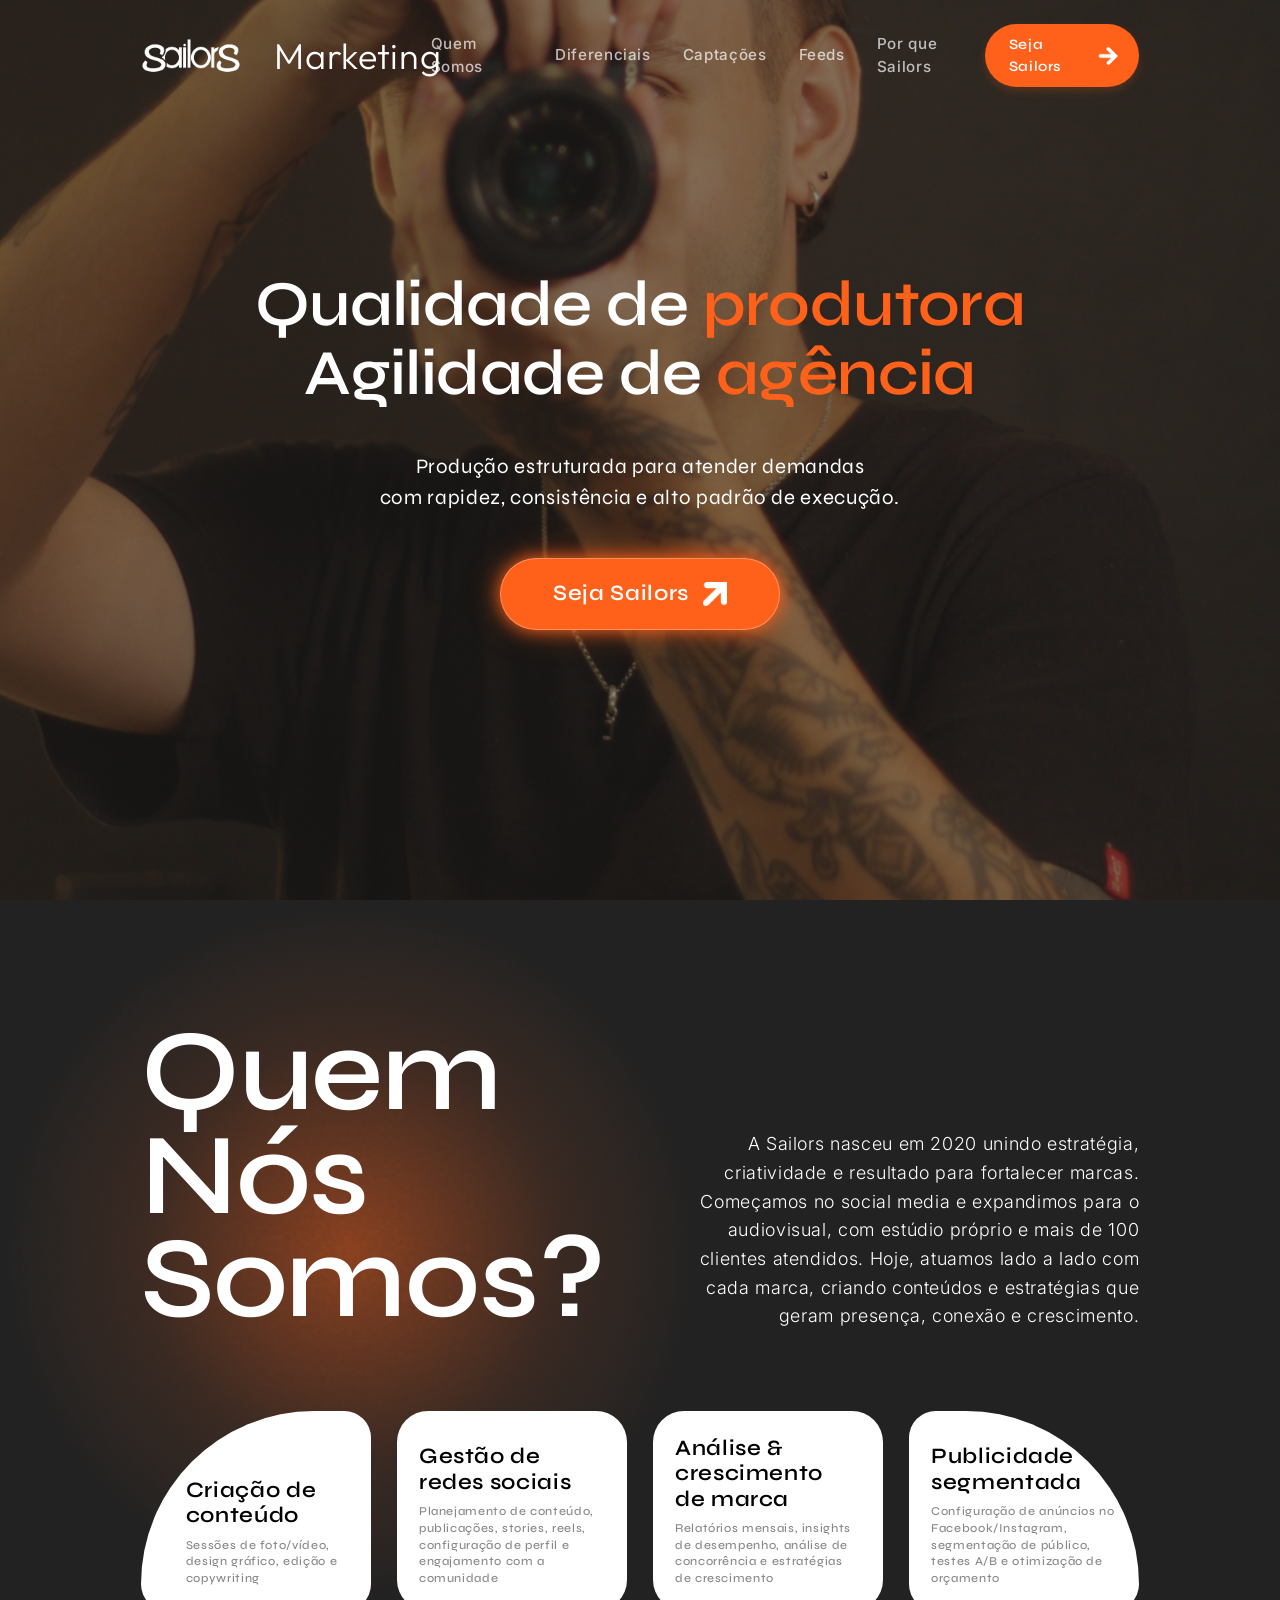
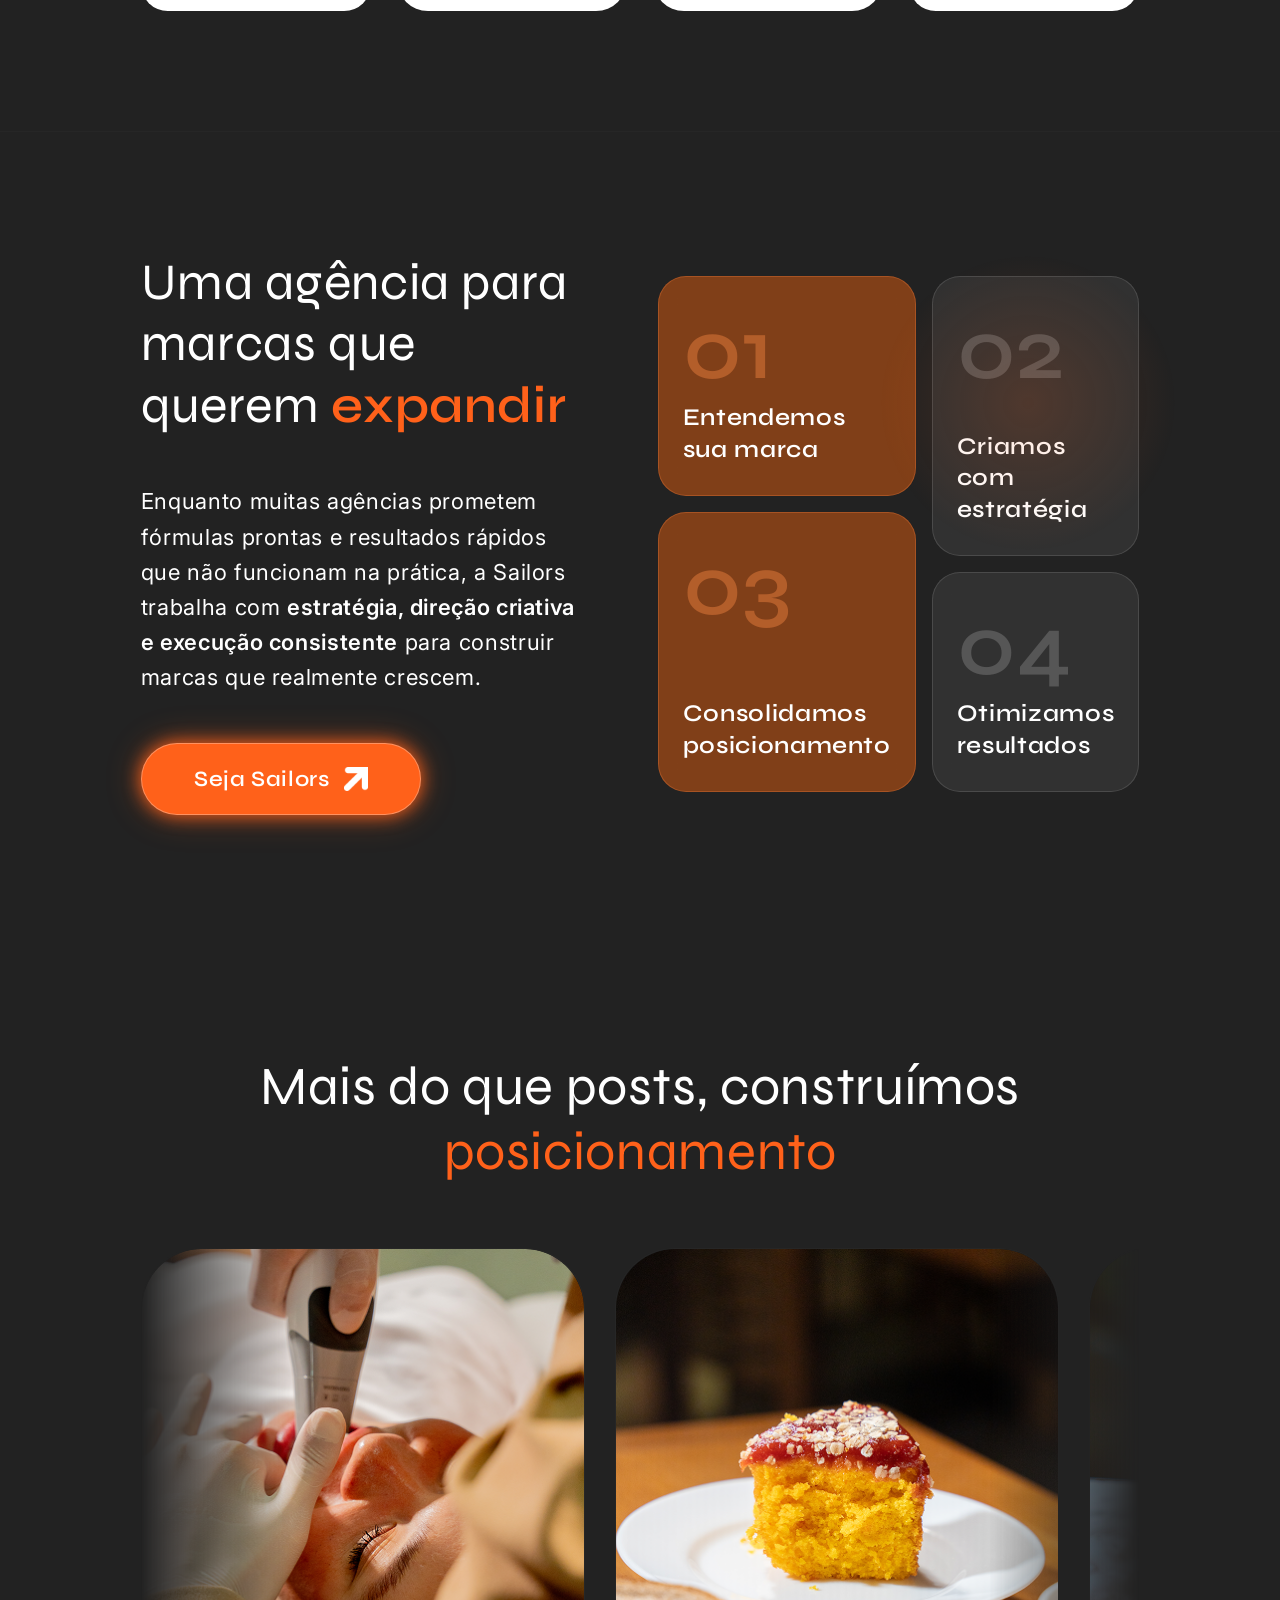
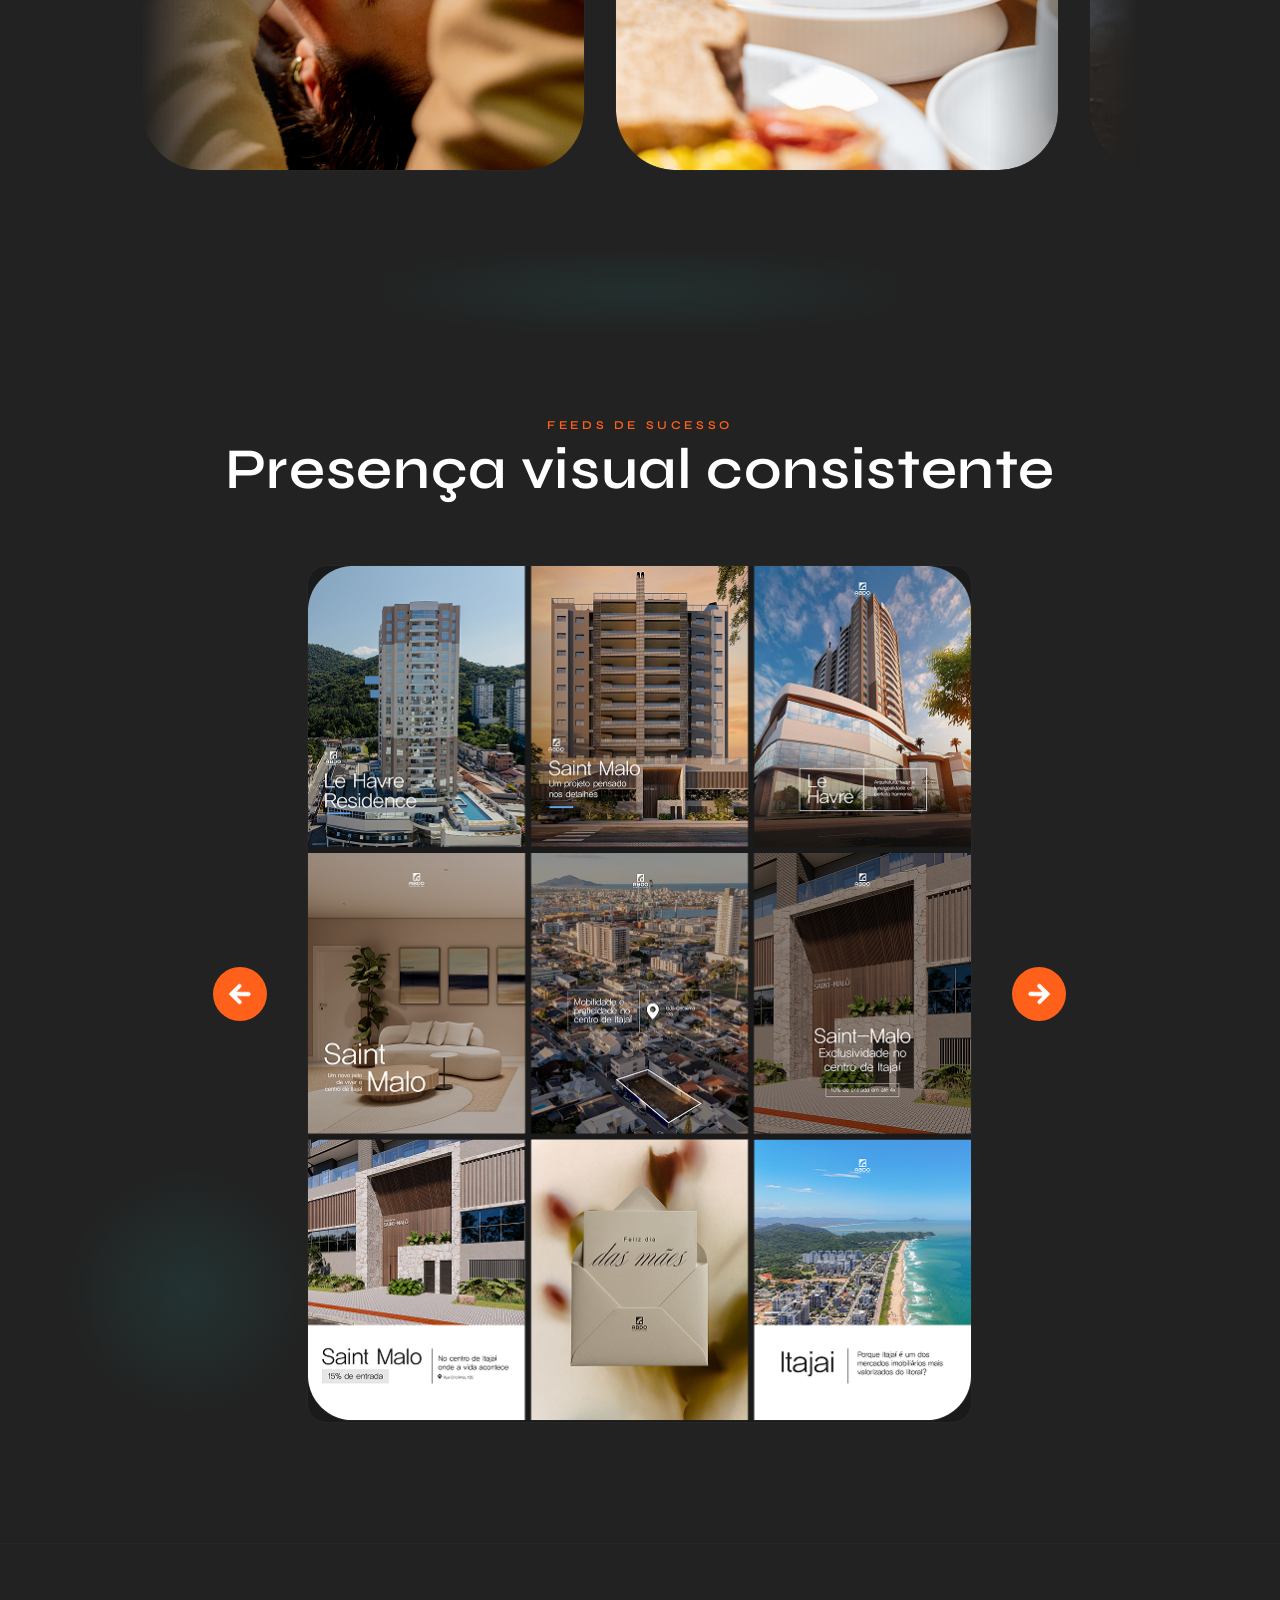
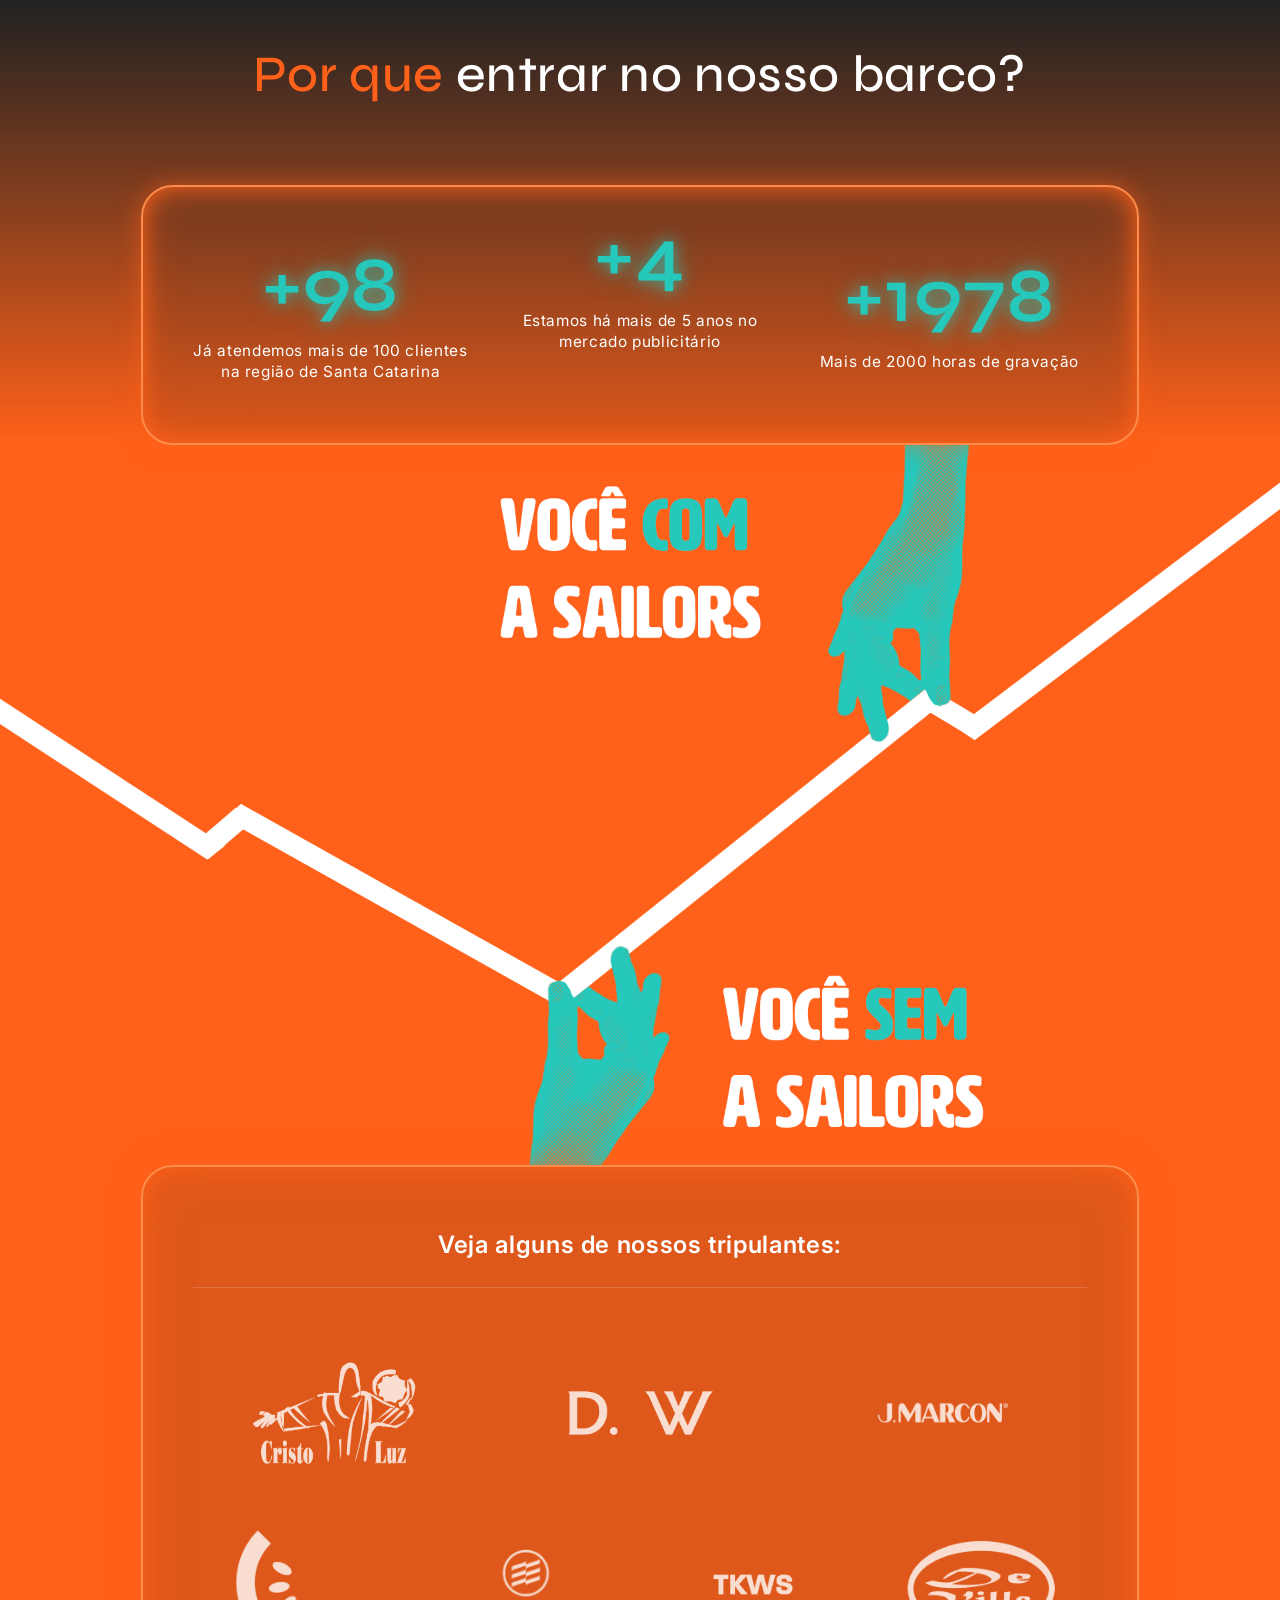
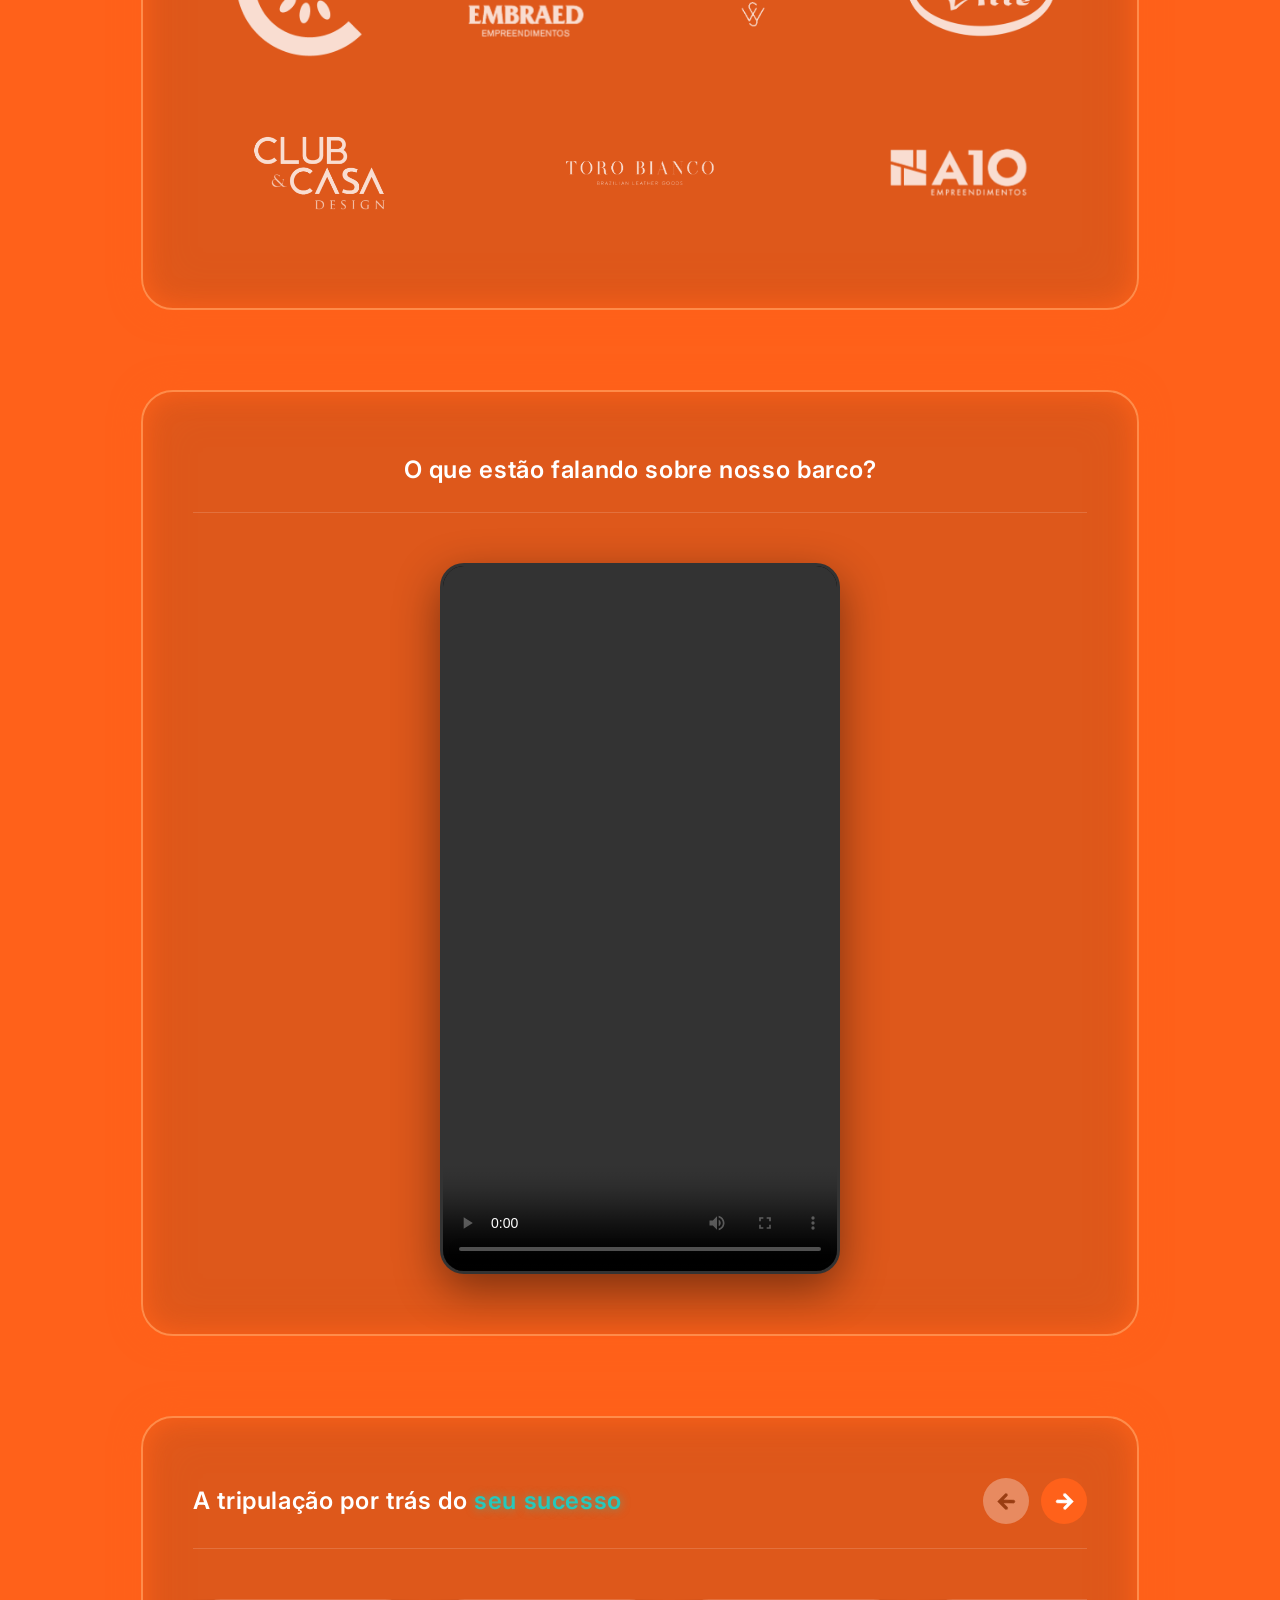
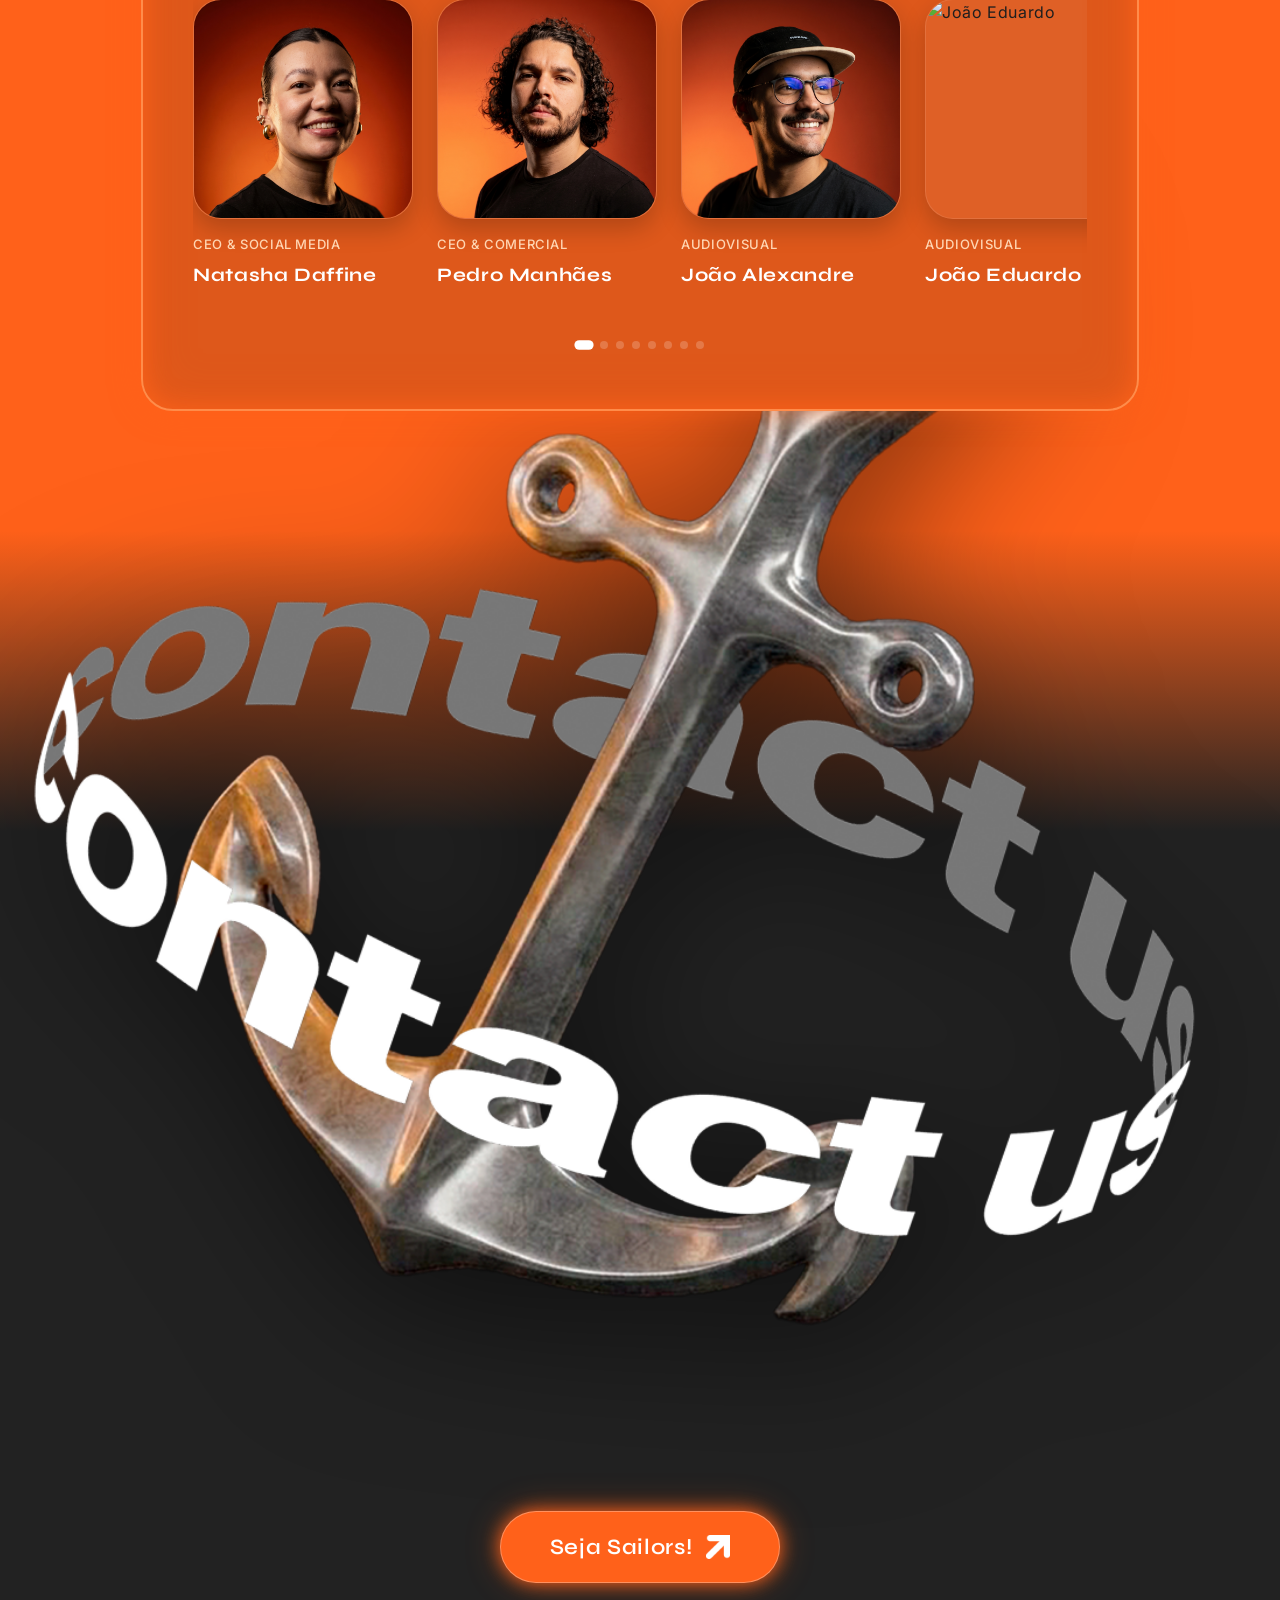
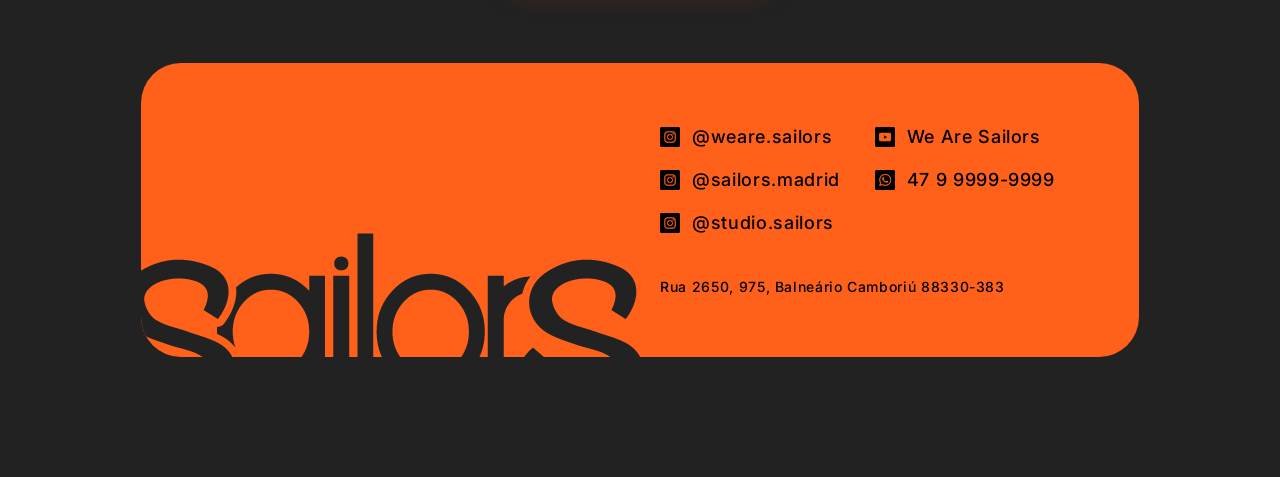
==== index.html @ 75f2392a "fix: remove Pedro Esteves da secao time" ====
<!DOCTYPE html>
<html lang="pt-BR">
<head>
    <meta charset="UTF-8">
    <meta name="viewport" content="width=device-width, initial-scale=1.0">
    <title>Sailors Marketing — Qualidade de Produtora, Agilidade de Agência</title>
    <meta name="description" content="Nascemos para marcas que querem crescer de verdade. Sailors Marketing combina a qualidade estética de uma produtora de cinema com a agilidade estratégica de uma agência moderna.">
    <!-- Google Fonts fallbacks: Syne, Outfit, Inter -->
    <link rel="preconnect" href="https://fonts.googleapis.com">
    <link rel="preconnect" href="https://fonts.gstatic.com" crossorigin>
    <link href="https://fonts.googleapis.com/css2?family=Inter:wght@300;400;500;600;700&family=Outfit:wght@400;600;800&family=Syne:wght@700;800&display=swap" rel="stylesheet">
    <!-- Main Stylesheet -->
    <link rel="stylesheet" href="style.css?v=45">
</head>
<body>

    <!-- Custom Cursor Glow Effect -->
    <div class="cursor-glow" id="cursorGlow"></div>

    <!-- SECTION 1: HERO (With slideshow & Sticky Navbar) -->
    <section class="section-hero" id="home">
        <!-- Automatic Slideshow with crossfade -->
        <div class="hero-slideshow">
            <div class="slide active" style="background-image: url('imagens_hero/imagem 1.png');"></div>
            <div class="slide" style="background-image: url('imagens_hero/imagem2.png');"></div>
            <div class="slide" style="background-image: url('imagens_hero/imagem3.png');"></div>
            <div class="hero-overlay"></div>
        </div>

        <!-- Sticky Navbar -->
        <header class="navbar">
            <div class="navbar-container">
                <div class="navbar-brand">
                    <img src="logo-sailors.png" alt="Sailors Logo" class="navbar-logo">
                    <div class="vertical-divider"></div>
                    <span class="navbar-sub-title">Marketing</span>
                </div>
                
                <nav class="nav-menu" id="navMenu">
                    <a href="#quem-somos" class="nav-link">Quem Somos</a>
                    <a href="#diferenciais" class="nav-link">Diferenciais</a>
                    <a href="#captacoes" class="nav-link">Captações</a>
                    <a href="#feeds" class="nav-link">Feeds</a>
                    <a href="#por-que-sailors" class="nav-link">Por que Sailors</a>
                </nav>

                <div class="nav-cta-wrapper">
                    <a href="contato.html" class="btn-nav btn-hover-effect">
                        <span>Seja Sailors</span>
                        <img src="seta.png" alt="Seta" class="btn-arrow-icon">
                    </a>
                    <button class="menu-toggle" id="menuToggle" aria-label="Abrir Menu">
                        <span class="bar"></span>
                        <span class="bar"></span>
                        <span class="bar"></span>
                    </button>
                </div>
            </div>
        </header>

        <!-- Centered content -->
        <div class="hero-container-centered">
            <!-- Headline in lowercase -->
            <h1 class="hero-title-centered reveal-left">
                Qualidade de <span class="text-highlight">produtora</span><br>
                Agilidade de <span class="text-highlight">agência</span>
            </h1>
            
            <!-- Subheadline -->
            <p class="hero-subtitle-centered reveal-fade">
                Produção estruturada para atender demandas<br>
                com rapidez, consistência e alto padrão de execução.
            </p>
            
            <!-- CTA Button -->
            <div class="hero-actions-centered reveal-bottom">
                <a href="contato.html" class="btn-cta btn-hover-effect">
                    <span>Seja Sailors</span>
                    <img src="seta.png" alt="Seta" class="btn-arrow-large">
                </a>
            </div>
        </div>
    </section>

    <!-- SECTION 2: QUEM NÓS SOMOS (Left title, right description, 4 white cards) -->
    <section class="section-about" id="quem-somos">
        <div class="about-container">
            <!-- Top Block (Two columns) -->
            <div class="about-header">
                <!-- Stacked big title -->
                <div class="about-title-wrapper reveal-left">
                    <h2 class="section-title-stacked">
                        Quem<br>Nós<br>Somos?
                    </h2>
                </div>
                <!-- Right-aligned description -->
                <div class="about-description reveal-right">
                    <p class="body-text-about">
                        A Sailors nasceu em 2020 unindo estratégia, criatividade e resultado para fortalecer marcas. Começamos no social media e expandimos para o audiovisual, com estúdio próprio e mais de 100 clientes atendidos. Hoje, atuamos lado a lado com cada marca, criando conteúdos e estratégias que geram presença, conexão e crescimento.
                    </p>
                </div>
            </div>

            <!-- Bottom Block (4 White Cards with specific corner radiuses) -->
            <div class="services-grid-white">
                <!-- Card 1 (Top-Left corner border-radius 200px) -->
                <a href="contato.html" class="service-card-white card-left-curved reveal-bottom">
                    <div class="card-white-content">
                        <h3 class="card-white-title">Criação de<br>conteúdo</h3>
                        <p class="card-white-desc">Sessões de foto/vídeo, design gráfico, edição e copywriting</p>
                    </div>
                </a>
                
                <!-- Card 2 -->
                <a href="contato.html" class="service-card-white reveal-bottom" style="transition-delay: 0.1s;">
                    <div class="card-white-content">
                        <h3 class="card-white-title">Gestão de<br>redes sociais</h3>
                        <p class="card-white-desc">Planejamento de conteúdo, publicações, stories, reels, configuração de perfil e engajamento com a comunidade</p>
                    </div>
                </a>
                
                <!-- Card 3 -->
                <a href="contato.html" class="service-card-white reveal-bottom" style="transition-delay: 0.2s;">
                    <div class="card-white-content">
                        <h3 class="card-white-title">Análise & crescimento<br>de marca</h3>
                        <p class="card-white-desc">Relatórios mensais, insights de desempenho, análise de concorrência e estratégias de crescimento</p>
                    </div>
                </a>
                
                <!-- Card 4 (Top-Right corner border-radius 200px) -->
                <a href="contato.html" class="service-card-white card-right-curved reveal-bottom" style="transition-delay: 0.3s;">
                    <div class="card-white-content">
                        <h3 class="card-white-title">Publicidade<br>segmentada</h3>
                        <p class="card-white-desc">Configuração de anúncios no Facebook/Instagram, segmentação de público, testes A/B e otimização de orçamento</p>
                    </div>
                </a>
            </div>
        </div>
    </section>

    <!-- SECTION 3: UMA AGÊNCIA PARA MARCAS (Dynamic title, 2x2 asymmetric columns) -->
    <section class="section-growth" id="diferenciais">
        <div class="growth-container">
            <!-- Left Block -->
            <div class="growth-info reveal-left">
                <h2 class="section-title-growth">
                    Uma agência para marcas que querem <span class="text-dynamic" id="dynamicWord">crescer</span>
                </h2>
                <p class="body-text-growth">
                    Enquanto muitas agências prometem fórmulas prontas e resultados rápidos que não funcionam na prática, a Sailors trabalha com <span class="text-bold">estratégia, direção criativa e execução consistente</span> para construir marcas que realmente crescem.
                </p>
                <div class="growth-action">
                    <a href="contato.html" class="btn-cta btn-hover-effect">
                        <span>Seja Sailors</span>
                        <img src="seta.png" alt="Seta" class="btn-arrow-large">
                    </a>
                </div>
            </div>

            <!-- Right Block (Two vertical columns to preserve exact asymmetric heights) -->
            <div class="growth-steps-grid reveal-right">
                <!-- Column 1 (Left): contains Step 01 and Step 03 -->
                <div class="steps-col">
                    <!-- Step 01 (Height: 306px) -->
                    <div class="step-box step-h-short">
                        <span class="step-box-num">01</span>
                        <h4 class="step-box-title">Entendemos sua marca</h4>
                    </div>
                    <!-- Step 03 (Height: 383px) -->
                    <div class="step-box step-h-tall">
                        <span class="step-box-num">03</span>
                        <h4 class="step-box-title">Consolidamos posicionamento</h4>
                    </div>
                </div>

                <!-- Column 2 (Right): contains Step 02 and Step 04 -->
                <div class="steps-col">
                    <!-- Step 02 (Height: 383px) -->
                    <div class="step-box step-h-tall">
                        <span class="step-box-num">02</span>
                        <h4 class="step-box-title">Criamos com estratégia</h4>
                    </div>
                    <!-- Step 04 (Height: 306px) -->
                    <div class="step-box step-h-short">
                        <span class="step-box-num">04</span>
                        <h4 class="step-box-title">Otimizamos resultados</h4>
                    </div>
                </div>
            </div>
        </div>
    </section>

    <!-- SECTION 4: CARROSSEL DE CAPTAÇÕES (Continuous loop carousel) -->
    <section class="section-carousel-captures" id="captacoes">
        <div class="captures-container">
            <h2 class="captures-title reveal-fade">
                Mais do que posts, construímos <span class="text-highlight">posicionamento</span>
            </h2>
            
            <!-- Infinite loop wrapper -->
            <div class="infinite-carousel-wrapper reveal-bottom">
                <div class="infinite-carousel-track">
                    <!-- Carousel items -->
                    <div class="carousel-card"><img src="imagens_captações/imagem1.png" alt="Captação" class="carousel-img"></div>
                    <div class="carousel-card"><img src="imagens_captações/imagem2.png" alt="Captação" class="carousel-img"></div>
                    <div class="carousel-card"><img src="imagens_captações/imagem3.png" alt="Captação" class="carousel-img"></div>
                    <div class="carousel-card"><img src="imagens_captações/imagem4.png" alt="Captação" class="carousel-img"></div>
                    <div class="carousel-card"><img src="imagens_captações/imagem5.png" alt="Captação" class="carousel-img"></div>
                    <div class="carousel-card"><img src="imagens_captações/imagem6.png" alt="Captação" class="carousel-img"></div>
                    <div class="carousel-card"><img src="imagens_captações/imagem7.png" alt="Captação" class="carousel-img"></div>
                    <div class="carousel-card"><img src="imagens_captações/imagem8.png" alt="Captação" class="carousel-img"></div>
                    
                    <!-- Loop duplication -->
                    <div class="carousel-card"><img src="imagens_captações/imagem1.png" alt="Captação" class="carousel-img"></div>
                    <div class="carousel-card"><img src="imagens_captações/imagem2.png" alt="Captação" class="carousel-img"></div>
                    <div class="carousel-card"><img src="imagens_captações/imagem3.png" alt="Captação" class="carousel-img"></div>
                    <div class="carousel-card"><img src="imagens_captações/imagem4.png" alt="Captação" class="carousel-img"></div>
                    <div class="carousel-card"><img src="imagens_captações/imagem5.png" alt="Captação" class="carousel-img"></div>
                    <div class="carousel-card"><img src="imagens_captações/imagem6.png" alt="Captação" class="carousel-img"></div>
                    <div class="carousel-card"><img src="imagens_captações/imagem7.png" alt="Captação" class="carousel-img"></div>
                    <div class="carousel-card"><img src="imagens_captações/imagem8.png" alt="Captação" class="carousel-img"></div>
                </div>
            </div>
        </div>
    </section>

    <!-- SECTION 5: CARROSSEL DE FEEDS DOS CLIENTES (Manual navigation) -->
    <section class="section-feeds" id="feeds">
        <div class="feeds-container">
            <span class="feeds-indicator reveal-fade">FEEDS DE SUCESSO</span>
            <h2 class="feeds-title reveal-fade">Presença visual consistente</h2>

            <div class="feeds-carousel-wrapper reveal-bottom">
                <!-- Navigation Buttons -->
                <button class="feed-nav-btn feed-prev" id="feedPrevBtn" aria-label="Anterior">
                    <img src="seta.png" alt="Seta Anterior" class="feed-btn-arrow-left">
                </button>
                
                <!-- Display Area -->
                <div class="feed-display-area">
                    <div class="feed-track" id="feedTrack">
                        <div class="feed-slide active">
                            <img src="feed_clientes/feed-abdo.png" alt="Feed Abdo" class="feed-img">
                        </div>
                        <div class="feed-slide">
                            <img src="feed_clientes/feed-costelao.png" alt="Feed Costelão" class="feed-img">
                        </div>
                        <div class="feed-slide">
                            <img src="feed_clientes/feed-deville.png" alt="Feed Deville" class="feed-img">
                        </div>
                    </div>
                </div>
                
                <button class="feed-nav-btn feed-next" id="feedNextBtn" aria-label="Próximo">
                    <img src="seta.png" alt="Seta Próximo" class="feed-btn-arrow-right">
                </button>
            </div>
        </div>
    </section>

    <!-- SECTION 6: POR QUE ENTRAR NO NOSSO BARCO (Vibrant Orange with neon glows & original art) -->
    <section class="section-boat" id="por-que-sailors">
        <div class="boat-container">
            <!-- Header Title -->
            <h2 class="boat-title reveal-bottom">
                <span class="title-orange">Por que</span> <span class="title-white">entrar no nosso barco?</span>
            </h2>

            <!-- Statistics card with neon border and shadow -->
            <div class="stats-box-neon reveal-bottom">
                <div class="stats-grid-row">
                    <div class="stat-item-horizontal">
                        <span class="stat-number" data-target="100">+0</span>
                        <p class="stat-label">Já atendemos mais de 100 clientes na região de Santa Catarina</p>
                    </div>
                    <div class="stat-item-horizontal">
                        <span class="stat-number" data-target="5">+0</span>
                        <p class="stat-label">Estamos há mais de 5 anos no mercado publicitário</p>
                    </div>
                    <div class="stat-item-horizontal">
                        <span class="stat-number" data-target="2000">+0</span>
                        <p class="stat-label">Mais de 2000 horas de gravação</p>
                    </div>
                </div>
            </div>

            <!-- Full-width visual art (Matches 100% of reference visual chart) -->
            <div class="boat-art-wrapper reveal-bottom">
                <img src="arte_lp.png" alt="Gráfico de Performance Você com a Sailors" class="boat-art-img">
            </div>

            <!-- Logos Box with neon border -->
            <div class="logos-box-neon reveal-bottom">
                <div class="logos-box-content">
                    <h3 class="logos-title-neon">Veja alguns de nossos tripulantes:</h3>
                    <div class="logos-grid-container">
                        <!-- Row 1: 3 logos -->
                        <div class="logos-row">
                            <div class="logo-grid-item reveal-bottom">
                                <img src="logos_clientes_lp/2024-10-10-imagens-home-header-logo.webp" alt="Cristo Luz" class="client-logo-img">
                            </div>
                            <div class="logo-grid-item reveal-bottom">
                                <img src="logos_clientes_lp/DW_logo-reduzido-3.png" alt="D.W." class="client-logo-img">
                            </div>
                            <div class="logo-grid-item reveal-bottom">
                                <img src="logos_clientes_lp/j marcon.png" alt="J Marcon" class="client-logo-img">
                            </div>
                        </div>
                        <!-- Row 2: 4 logos -->
                        <div class="logos-row">
                            <div class="logo-grid-item reveal-bottom">
                                <img src="logos_clientes_lp/logo wikify.png" alt="Wikify" class="client-logo-img">
                            </div>
                            <div class="logo-grid-item reveal-bottom">
                                <img src="logos_clientes_lp/embraed.png" alt="Embraed" class="client-logo-img">
                            </div>
                            <div class="logo-grid-item reveal-bottom">
                                <img src="logos_clientes_lp/tkws.png" alt="TKWS" class="client-logo-img">
                            </div>
                            <div class="logo-grid-item reveal-bottom">
                                <img src="logos_clientes_lp/logo de ville.png" alt="De Ville" class="client-logo-img">
                            </div>
                        </div>
                        <!-- Row 3: 3 logos -->
                        <div class="logos-row">
                            <div class="logo-grid-item reveal-bottom">
                                <img src="logos_clientes_lp/club_casa_design.png" alt="Club da Casa Design" class="client-logo-img">
                            </div>
                            <div class="logo-grid-item logo-span-2 reveal-bottom">
                                <img src="logos_clientes_lp/toro_bianco.png" alt="Toro Bianco" class="client-logo-img">
                            </div>
                            <div class="logo-grid-item reveal-bottom">
                                <img src="logos_clientes_lp/a10_empreendimentos.png" alt="A10" class="client-logo-img">
                            </div>
                        </div>
                    </div>
                </div>
            </div>

            <!-- Testimonials Box with neon border -->
            <div class="testimonials-box-neon reveal-bottom">
                <div class="testimonials-box-content">
                    <h3 class="testimonials-title-neon">O que estão falando sobre nosso barco?</h3>
                    <div class="video-testimonial-wrapper">
                        <video class="testimonial-video" controls preload="metadata">
                            <source src="quando-contrata-a-sailors.mp4" type="video/mp4">
                            Seu navegador não suporta a tag de vídeo.
                        </video>
                    </div>
                </div>
            </div>

            <!-- Team Box with neon border -->
            <div class="team-box-neon reveal-bottom">
                <div class="team-box-content">
                    <div class="team-header-row">
                        <h3 class="team-title-neon">A tripulação por trás do <span class="title-accent-glow">seu sucesso</span></h3>
                        <div class="team-nav-buttons">
                            <button class="team-nav-btn team-prev" id="teamPrevBtn" aria-label="Anterior">
                                <img src="seta.png" alt="Seta Anterior" class="team-btn-arrow-left">
                            </button>
                            <button class="team-nav-btn team-next" id="teamNextBtn" aria-label="Próximo">
                                <img src="seta.png" alt="Seta Próximo" class="team-btn-arrow-right">
                            </button>
                        </div>
                    </div>
                    
                    <div class="team-carousel-wrapper">
                        <div class="team-carousel-track" id="teamTrack">
                            
                            <!-- Card 1 -->
                            <div class="team-card">
                                <div class="team-photo-wrapper">
                                    <img src="time_sailors/natasha_daffine.jpg" alt="Natasha Daffine" class="team-photo">
                                </div>
                                <div class="team-info">
                                    <span class="team-role">CEO & Social Media</span>
                                    <h4 class="team-name">Natasha Daffine</h4>
                                </div>
                            </div>
                            
                            <!-- Card 2 -->
                            <div class="team-card">
                                <div class="team-photo-wrapper">
                                    <img src="time_sailors/pedro_manhaes.jpg" alt="Pedro Manhães" class="team-photo">
                                </div>
                                <div class="team-info">
                                    <span class="team-role">CEO & Comercial</span>
                                    <h4 class="team-name">Pedro Manhães</h4>
                                </div>
                            </div>
                            
                            <!-- Card 4 -->
                            <div class="team-card">
                                <div class="team-photo-wrapper">
                                    <img src="time_sailors/joao_alexandre.jpg" alt="João Alexandre" class="team-photo">
                                </div>
                                <div class="team-info">
                                    <span class="team-role">Audiovisual</span>
                                    <h4 class="team-name">João Alexandre</h4>
                                </div>
                            </div>
                            
                            <!-- Card 5 -->
                            <div class="team-card">
                                <div class="team-photo-wrapper">
                                    <img src="time_sailors/joao_eduardo.png" alt="João Eduardo" class="team-photo">
                                </div>
                                <div class="team-info">
                                    <span class="team-role">Audiovisual</span>
                                    <h4 class="team-name">João Eduardo</h4>
                                </div>
                            </div>
                            
                            <!-- Card 6 -->
                            <div class="team-card">
                                <div class="team-photo-wrapper">
                                    <img src="time_sailors/andre_varela.jpg" alt="André Varela" class="team-photo">
                                </div>
                                <div class="team-info">
                                    <span class="team-role">Audiovisual</span>
                                    <h4 class="team-name">André Varela</h4>
                                </div>
                            </div>
                            
                            <!-- Card 7 -->
                            <div class="team-card">
                                <div class="team-photo-wrapper">
                                    <img src="time_sailors/guilherme_peroza.jpg" alt="Guilherme Peroza" class="team-photo">
                                </div>
                                <div class="team-info">
                                    <span class="team-role">Audiovisual</span>
                                    <h4 class="team-name">Guilherme Peroza</h4>
                                </div>
                            </div>
                            
                            <!-- Card 8 -->
                            <div class="team-card">
                                <div class="team-photo-wrapper">
                                    <img src="time_sailors/gabriel_siqueira.jpg" alt="Gabriel Siqueira" class="team-photo">
                                </div>
                                <div class="team-info">
                                    <span class="team-role">Designer</span>
                                    <h4 class="team-name">Gabriel Siqueira</h4>
                                </div>
                            </div>
                            
                            <!-- Card 9 -->
                            <div class="team-card">
                                <div class="team-photo-wrapper">
                                    <img src="time_sailors/maria_clara.jpg" alt="Maria Clara" class="team-photo">
                                </div>
                                <div class="team-info">
                                    <span class="team-role">Designer</span>
                                    <h4 class="team-name">Maria Clara</h4>
                                </div>
                            </div>
                            
                            <!-- Card 10 -->
                            <div class="team-card">
                                <div class="team-photo-wrapper">
                                    <img src="time_sailors/kevin_oliveira.jpg" alt="Kevin Oliveira" class="team-photo">
                                </div>
                                <div class="team-info">
                                    <span class="team-role">Audiovisual</span>
                                    <h4 class="team-name">Kevin Oliveira</h4>
                                </div>
                            </div>
                            
                            <!-- Card 11 -->
                            <div class="team-card">
                                <div class="team-photo-wrapper">
                                    <img src="time_sailors/pedro_aragao.png" alt="Pedro Aragão" class="team-photo">
                                </div>
                                <div class="team-info">
                                    <span class="team-role">Designer</span>
                                    <h4 class="team-name">Pedro Aragão</h4>
                                </div>
                            </div>
                            
                            <!-- Card 12 -->
                            <div class="team-card">
                                <div class="team-photo-wrapper">
                                    <img src="time_sailors/maria_eduarda.jpg" alt="Maria Eduarda" class="team-photo">
                                </div>
                                <div class="team-info">
                                    <span class="team-role">Social Media</span>
                                    <h4 class="team-name">Maria Eduarda</h4>
                                </div>
                            </div>
                            
                        </div>
                    </div>
                    
                    <!-- Progress Dots -->
                    <div class="team-dots-container" id="teamDots"></div>
                </div>
            </div>

            <!-- Anchor — absolute inside boat-container, BEHIND logos-box (z:20) -->
            <div class="anchor-visual-wrapper">
                <img src="ancora.png" alt="Anchor" class="contact-anchor-img">
            </div>
        </div>

        <!-- Fade vertical gradient from orange to dark -->
        <div class="boat-bottom-transition"></div>
    </section>

    <!-- SECTION 7: ÂNCORA + CONTATO (Centred anchor layout matching reference) -->
    <section class="section-contact" id="contato">
        <div class="contact-wrapping-container">

            <!-- Seja Sailors CTA Centered under anchor -->
            <div class="contact-cta-wrapper reveal-bottom">
                <a href="contato.html" class="btn-cta btn-hover-effect">
                    <span>Seja Sailors!</span>
                    <img src="seta.png" alt="Seta" class="btn-arrow-large">
                </a>
            </div>
        </div>

        <!-- New Rounded Orange Footer Card -->
        <footer class="footer-card reveal-bottom">
            <div class="footer-card-container">
                <!-- Left column: Huge black logo overlapping edge -->
                <div class="footer-card-logo-col">
                    <img src="logo-sailors.png" alt="Sailors Logo" class="footer-card-logo-large">
                </div>

                <!-- Right column: Contact grid with black icons -->
                <div class="footer-card-info-col">
                    <div class="footer-contacts-grid">
                        <div class="footer-contact-item">
                            <img src="assets/icons/instagram_1384047.png" alt="Instagram" class="footer-icon">
                            <a href="https://instagram.com/weare.sailors" target="_blank">@weare.sailors</a>
                        </div>
                        <div class="footer-contact-item">
                            <img src="assets/icons/youtube_1384044.png" alt="YouTube" class="footer-icon">
                            <a href="https://youtube.com" target="_blank">We Are Sailors</a>
                        </div>
                        <div class="footer-contact-item">
                            <img src="assets/icons/instagram_1384047.png" alt="Instagram" class="footer-icon">
                            <a href="https://instagram.com/sailors.madrid" target="_blank">@sailors.madrid</a>
                        </div>
                        <div class="footer-contact-item">
                            <img src="assets/icons/whatsapp_1384039.png" alt="WhatsApp" class="footer-icon">
                            <a href="https://wa.me/5547999999999" target="_blank">47 9 9999-9999</a>
                        </div>
                        <div class="footer-contact-item">
                            <img src="assets/icons/instagram_1384047.png" alt="Instagram" class="footer-icon">
                            <a href="https://instagram.com/studio.sailors" target="_blank">@studio.sailors</a>
                        </div>
                    </div>
                    <div class="footer-address">
                        Rua 2650, 975, Balneário Camboriú 88330-383
                    </div>
                </div>
            </div>
        </footer>

    <!-- Main Script file -->
    <script src="config.js"></script>
    <script>
        if (typeof SAILORS_CONFIG !== 'undefined' && SAILORS_CONFIG.metaPixelId) {
            !function(f,b,e,v,n,t,s)
            {if(f.fbq)return;n=f.fbq=function(){n.callMethod?
            n.callMethod.apply(n,arguments):n.queue.push(arguments)};
            if(!f._fbq)f._fbq=n;n.push=n;n.loaded=!0;n.version='2.0';
            n.queue=[];t=b.createElement(e);t.async=!0;
            t.src=v;s=b.getElementsByTagName(e)[0];
            s.parentNode.insertBefore(t,s)}(window, document,'script',
            'https://connect.facebook.net/en_US/fbevents.js');
            fbq('init', SAILORS_CONFIG.metaPixelId);
            fbq('track', 'PageView');
        }
    </script>
    <script src="script.js?v=44"></script>

    <!-- Cursor Glow Effect -->
    <div class="cursor-glow" id="cursorGlow"></div>
    <script>
        (function() {
            const glow = document.getElementById('cursorGlow');
            let mouseX = 0, mouseY = 0, glowX = 0, glowY = 0;

            document.addEventListener('mousemove', (e) => {
                mouseX = e.clientX;
                mouseY = e.clientY;
                glow.classList.add('active');
            });

            document.addEventListener('mouseleave', () => {
                glow.classList.remove('active');
            });

            function animateGlow() {
                glowX += (mouseX - glowX) * 0.08;
                glowY += (mouseY - glowY) * 0.08;
                glow.style.left = glowX + 'px';
                glow.style.top = glowY + 'px';
                requestAnimationFrame(animateGlow);
            }
            animateGlow();
        })();
    </script>
</body>
</html>
---- style.css ----
/* ==========================================================================
   SAILORS MARKETING — THE EXACT PROMPT DESIGN SYSTEM
   Colors: #222222 (Dark), #FF611A (Electric Orange), #26C8BB (Neon Teal)
   Typography: Neue Montreal & Roobert
   ========================================================================== */

/* 1. FONT IMPORT FALLBACKS & CDN MAPS */
@import url('https://fonts.googleapis.com/css2?family=Inter:wght@300;400;500;600;700&family=Outfit:wght@400;600;800&family=Syne:wght@700;800&display=swap');

/* Defining font face maps so commercial fonts Neue Montreal and Roobert map correctly if available */
@font-face {
    font-family: 'Neue Montreal';
    src: local('Neue Montreal'), local('NeueMontreal-Regular');
    font-weight: normal;
    font-style: normal;
}
@font-face {
    font-family: 'Neue Montreal Bold';
    src: local('Neue Montreal Bold'), local('NeueMontreal-Bold'), local('Neue Montreal');
    font-weight: bold;
    font-style: normal;
}
@font-face {
    font-family: 'Roobert';
    src: local('Roobert'), local('Roobert-Regular');
    font-weight: normal;
    font-style: normal;
}

/* 2. DESIGN VARIABLE SYSTEM */
:root {
    /* Colors */
    --bg-dark: #222222;
    --accent-orange: #FF611A;
    --accent-teal: #26C8BB;
    --text-white: #FFFFFF;
    --text-black: #000000;
    --text-gray: #888888;
    
    /* Glows */
    --glow-orange: 0 0 18px #FF611A, 0 0 36px #FF611A55;
    --glow-green: 0 0 18px #26C8BB, 0 0 36px #26C8BB55;
    --glow-neon-border: inset 0 0 20px #FF611Aaa, 0 0 20px #FF611A66;
    --glow-neon-stats: inset 0 0 30px rgba(255,97,26,0.5), 0 0 30px rgba(255,97,26,0.4);
    
    /* Font Maps */
    --font-title: 'Neue Montreal', 'Syne', sans-serif;
    --font-title-bold: 'Neue Montreal Bold', 'Neue Montreal', 'Syne', sans-serif;
    --font-body: 'Roobert', 'Inter', sans-serif;
    --font-navbar-sub: 'Roberto Light', 'Outfit', sans-serif;
    
    /* Layout — proportional container width: same breathing room on Mac and external monitors */
    --container-width: min(1300px, 78vw);
}

* {
    margin: 0;
    padding: 0;
    box-sizing: border-box;
    outline: none;
    -webkit-tap-highlight-color: transparent;
}

html {
    scroll-behavior: smooth;
    font-size: 16px;
    background-color: var(--bg-dark);
    color: var(--text-white);
    font-family: var(--font-body);
    overflow-x: hidden;
    letter-spacing: 0.04em;
}

body {
    background-color: var(--bg-dark);
    overflow-x: hidden;
    position: relative;
    line-height: 1.5;
}

a {
    text-decoration: none;
    color: inherit;
    cursor: pointer;
}

img {
    max-width: 100%;
    height: auto;
    display: block;
}

/* Custom Scrollbar */
::-webkit-scrollbar {
    width: 10px;
}
::-webkit-scrollbar-track {
    background: #141414;
}
::-webkit-scrollbar-thumb {
    background: #444;
    border-radius: 5px;
    border: 2px solid #141414;
}
::-webkit-scrollbar-thumb:hover {
    background: var(--accent-orange);
}

/* Custom Cursor Glow */
.cursor-glow {
    position: fixed;
    width: 300px;
    height: 300px;
    background: radial-gradient(circle, rgba(255, 97, 26, 0.08) 0%, rgba(38, 200, 187, 0.03) 50%, rgba(0,0,0,0) 70%);
    border-radius: 50%;
    pointer-events: none;
    z-index: 9999;
    transform: translate(-50%, -50%);
    transition: width 0.3s ease, height 0.3s ease;
    mix-blend-mode: screen;
    display: none;
}

@media (min-width: 1024px) {
    .cursor-glow {
        display: block;
    }
}

/* 3. SCROLL-TRIGGERED ENTRANCE ANIMATIONS */
.reveal-left, .reveal-right, .reveal-bottom, .reveal-fade {
    opacity: 0;
    transition: opacity 0.7s ease-out, transform 0.7s ease-out;
    will-change: transform, opacity;
}

.reveal-left {
    transform: translateX(-40px);
}

.reveal-right {
    transform: translateX(40px);
}

.reveal-bottom {
    transform: translateY(40px);
}

.reveal-active {
    opacity: 1;
    transform: translate(0) scale(1) !important;
}

/* 4. BUTTONS & UI ACTIONS */
.btn-nav {
    display: inline-flex;
    align-items: center;
    gap: 8px;
    background-color: var(--accent-orange);
    color: var(--text-white);
    padding: 10px 24px;
    border-radius: 100px;
    font-family: var(--font-title);
    font-weight: 600;
    font-size: 0.9rem;
    box-shadow: 0 4px 10px rgba(255, 97, 26, 0.2);
    transition: all 0.3s ease;
}

.btn-nav:hover {
    background-color: var(--accent-teal);
    transform: scale(1.04);
    box-shadow: var(--glow-green);
}

.btn-arrow-icon {
    width: 14px;
    height: 14px;
    transform: rotate(135deg); /* Points exactly right based on default up-left arrow */
    transition: transform 0.3s ease;
}

.btn-nav:hover .btn-arrow-icon {
    transform: translate(2px, 0) rotate(135deg);
}

/* Large CTA "Seja Sailors" Button */
.btn-cta {
    display: inline-flex;
    align-items: center;
    justify-content: center;
    width: 280px;
    height: 72px;
    border-radius: 9999px;
    background: var(--accent-orange);
    border: 1px solid rgba(255, 255, 255, 0.3);
    color: var(--text-white);
    font-family: var(--font-title-bold);
    font-weight: 600;
    font-size: 22px;
    box-shadow: var(--glow-orange);
    transition: all 0.3s ease;
    cursor: pointer;
    gap: 14px;
}

.btn-cta:hover {
    background: var(--accent-teal);
    box-shadow: var(--glow-green);
    border-color: rgba(255, 255, 255, 0.4);
    transform: scale(1.04);
}

.btn-arrow-large {
    width: 24px;
    height: 24px;
    transform: rotate(90deg); /* Points up-right (diagonal) */
    transition: transform 0.3s ease;
}

.btn-cta:hover .btn-arrow-large {
    transform: translate(4px, 0) rotate(135deg); /* Translates right, matching arrow direction */
}


/* 5. SEÇÃO 1 — HERO & STICKY NAVBAR */
.section-hero {
    width: 100vw;
    min-height: 100vh;
    display: flex;
    align-items: center;
    justify-content: center;
    position: relative;
    overflow: hidden;
    padding: 120px 48px;
}

/* Slideshow with Crossfade */
.hero-slideshow {
    position: absolute;
    top: 0;
    left: 0;
    width: 100%;
    height: 100%;
    z-index: 1;
}

.slide {
    position: absolute;
    top: 0;
    left: 0;
    width: 100%;
    height: 100%;
    background-size: cover;
    background-position: center;
    opacity: 0;
    transition: opacity 1.5s ease-in-out;
}

.slide.active {
    opacity: 1;
}

.hero-overlay {
    position: absolute;
    top: 0;
    left: 0;
    width: 100%;
    height: 100%;
    background: rgba(34, 34, 34, 0.55);
}

/* Navbar fixed on top */
.navbar {
    position: absolute;
    top: 0;
    left: 0;
    width: 100%;
    z-index: 1000;
    padding: 24px 0;
    background: transparent;
    transition: all 0.3s ease;
}

.navbar.sticky {
    position: fixed;
    background-color: var(--bg-dark);
    padding: 14px 0;
    border-bottom: 1px solid rgba(255, 255, 255, 0.05);
    box-shadow: 0 4px 20px rgba(0,0,0,0.15);
}

.navbar-container {
    max-width: var(--container-width);
    margin: 0 auto;
    padding: 0 var(--section-padding-x);
    display: flex;
    align-items: center;
    justify-content: space-between;
}

.navbar-brand {
    display: flex;
    align-items: center;
}

.navbar-logo {
    height: 36px;
    width: auto;
}

.vertical-divider {
    width: 1px;
    height: 36px;
    background-color: var(--text-white);
    margin: 0 16px;
}

.navbar-sub-title {
    font-family: var(--font-navbar-sub);
    font-size: 36px;
    color: var(--text-white);
    line-height: 1;
    font-weight: 300;
}

.nav-menu {
    display: none;
}

.nav-link {
    font-family: var(--font-body);
    font-size: 0.95rem;
    font-weight: 500;
    color: var(--text-white);
    opacity: 0.7;
    transition: all 0.3s ease;
    position: relative;
    padding: 6px 0;
}

.nav-link:hover {
    opacity: 1;
    color: var(--accent-orange);
}

.nav-link::after {
    content: '';
    position: absolute;
    bottom: 0;
    left: 0;
    width: 0;
    height: 2px;
    background-color: var(--accent-orange);
    transition: all 0.3s ease;
}

.nav-link:hover::after {
    width: 100%;
}

.menu-toggle {
    display: flex;
    flex-direction: column;
    justify-content: space-between;
    width: 30px;
    height: 20px;
    background: transparent;
    border: none;
    cursor: pointer;
    z-index: 1001;
}

.menu-toggle .bar {
    width: 100%;
    height: 2px;
    background-color: var(--text-white);
    transition: all 0.3s ease;
    border-radius: 2px;
}

.menu-toggle.active .bar:nth-child(1) {
    transform: translateY(9px) rotate(45deg);
    background-color: var(--accent-orange);
}

.menu-toggle.active .bar:nth-child(2) {
    opacity: 0;
}

.menu-toggle.active .bar:nth-child(3) {
    transform: translateY(-9px) rotate(-45deg);
    background-color: var(--accent-orange);
}

@media (max-width: 1023px) {
    .nav-menu {
        display: flex;
        flex-direction: column;
        justify-content: center;
        align-items: center;
        position: fixed;
        top: 0;
        right: -100%;
        width: 100%;
        height: 100vh;
        background-color: #1a1a1a;
        z-index: 999;
        transition: all 0.4s cubic-bezier(0.16, 1, 0.3, 1);
        gap: 32px;
        padding: 40px;
    }
    .nav-menu.active {
        right: 0;
    }
    .nav-link {
        font-size: 1.5rem;
        font-family: var(--font-title);
        font-weight: 600;
    }
    .btn-nav {
        display: none;
    }
}

@media (min-width: 1024px) {
    .nav-menu {
        display: flex;
        align-items: center;
        gap: 32px;
    }
    .menu-toggle {
        display: none;
    }
}

/* Centered content block inside Hero */
.hero-container-centered {
    position: relative;
    z-index: 10;
    max-width: 900px;
    margin: 0 auto;
    display: flex;
    flex-direction: column;
    align-items: center;
    gap: 44px;
    text-align: center;
}

.hero-title-centered {
    font-family: var(--font-title-bold);
    font-weight: 600;
    font-size: clamp(2.2rem, 5vw, 80px);
    line-height: 1.08;
    letter-spacing: -0.01em;
    color: var(--text-white);
    text-transform: none; /* Keep capitalization from HTML */
}

.text-highlight {
    color: var(--accent-orange);
}

.hero-subtitle-centered {
    font-family: var(--font-title);
    font-weight: normal;
    font-size: clamp(1rem, 1.6vw, 28px);
    line-height: 1.5;
    color: var(--text-white);
    max-width: 700px;
}


/* 6. SEÇÃO 2 — QUEM NÓS SOMOS (Left stacked stacked title, white Bento cards) */
.section-about {
    padding: 120px 48px;
    background-color: var(--bg-dark);
    position: relative;
}

.about-container {
    max-width: var(--container-width);
    margin: 0 auto;
    position: relative;
    z-index: 10;
}

/* Glow environment top-left radial gradient */
.section-about::before {
    content: '';
    position: absolute;
    top: 0;
    left: 0;
    width: 100%;
    height: 100%;
    background: radial-gradient(circle 350px at 350px 350px, rgba(255, 97, 26, 0.45) 0%, rgba(255, 97, 26, 0.1) 60%, transparent 100%);
    pointer-events: none;
    z-index: 1;
}

/* Subtle noise mask matching the gradient circle exactly */
.section-about::after {
    content: '';
    position: absolute;
    top: 0;
    left: 0;
    width: 100%;
    height: 100%;
    background-image: url("data:image/svg+xml,%3Csvg viewBox='0 0 200 200' xmlns='http://www.w3.org/2000/svg'%3E%3Cfilter id='noise'%3E%3CfeTurbulence type='fractalNoise' baseFrequency='0.8' numOctaves='3' stitchTiles='stitch'/%3E%3C/filter%3E%3Crect width='100%25' height='100%25' filter='url(%23noise)'/%3E%3C/svg%3E");
    mask-image: radial-gradient(circle 350px at 350px 350px, black 0%, transparent 100%);
    -webkit-mask-image: radial-gradient(circle 350px at 350px 350px, black 0%, transparent 100%);
    opacity: 0.18;
    mix-blend-mode: overlay;
    pointer-events: none;
    z-index: 2;
}

.about-header {
    display: grid;
    grid-template-columns: 1fr;
    gap: 40px;
    margin-bottom: 80px;
    align-items: flex-end;
}

@media (min-width: 768px) {
    .about-header {
        grid-template-columns: 0.9fr 1.1fr;
        gap: 60px;
    }
}

.section-title-stacked {
    font-family: var(--font-title-bold);
    font-weight: 600;
    font-size: clamp(3.5rem, 9vw, 130px);
    line-height: 0.9;
    letter-spacing: -0.01em;
    color: var(--text-white);
}

.body-text-about {
    font-family: var(--font-body);
    font-weight: 300;
    font-size: clamp(1rem, 1.4vw, 22px);
    line-height: 1.6;
    color: var(--text-white);
    text-align: right;
    max-width: 700px;
    margin-left: auto;
}

/* White High Contrast Services Grid */
.services-grid-white {
    display: grid;
    grid-template-columns: repeat(4, 1fr);
    gap: 26px;
    justify-content: center;
}

.service-card-white {
    width: 100%;
    height: 200px;
    background-color: var(--text-white);
    color: var(--text-black);
    text-decoration: none;
    border-radius: 31px;
    padding: 24px 22px;
    display: flex;
    flex-direction: column;
    justify-content: flex-end;
    text-align: left;
    transition: all 0.4s cubic-bezier(0.16, 1, 0.3, 1);
}

/* Corner radius exceptions */
.card-left-curved {
    border-top-left-radius: 200px;
    padding-left: 45px;
}

.card-right-curved {
    border-top-right-radius: 200px;
}

.service-card-white:hover {
    background-color: var(--accent-orange);
    color: var(--text-white) !important;
    box-shadow: var(--glow-orange), inset 0 0 30px rgba(255, 97, 26, 0.15);
    transform: translateY(-8px) scale(1.03);
}

.card-white-title {
    font-family: var(--font-title-bold);
    font-weight: 600;
    font-size: 22px;
    line-height: 1.15;
    margin-bottom: 8px;
    color: var(--text-black);
    transition: all 0.3s ease;
}

.card-white-desc {
    font-family: var(--font-title);
    font-weight: 500;
    font-size: 12px;
    line-height: 1.4;
    color: var(--text-gray);
    transition: all 0.3s ease;
}

.service-card-white:hover .card-white-title,
.service-card-white:hover .card-white-desc {
    color: var(--text-white) !important;
}


/* 7. SEÇÃO 3 — UMA AGÊNCIA PARA MARCAS (Dynamic words, asymmetric glass height) */
.section-growth {
    padding: 120px 48px;
    background-color: var(--bg-dark);
    border-top: 1px solid rgba(255, 255, 255, 0.02);
}

.growth-container {
    max-width: var(--container-width);
    margin: 0 auto;
    display: grid;
    grid-template-columns: 1fr;
    gap: 60px;
    align-items: center;
}

@media (min-width: 1024px) {
    .growth-container {
        grid-template-columns: 1.1fr 0.9fr;
        gap: 80px;
    }
}

.growth-info {
    display: flex;
    flex-direction: column;
    gap: 48px;
    align-items: flex-start;
}

.section-title-growth {
    font-family: var(--font-title);
    font-weight: normal;
    font-size: clamp(2rem, 4vw, 56px);
    line-height: 1.2;
    color: var(--text-white);
}

.text-dynamic {
    color: var(--accent-orange);
    font-weight: 600;
    display: inline-block;
    opacity: 1;
    transition: opacity 0.4s ease;
}

.text-dynamic.fade-out {
    opacity: 0;
}

.body-text-growth {
    font-family: var(--font-body);
    font-weight: normal;
    font-size: clamp(1rem, 1.8vw, 22px);
    line-height: 1.6;
    color: var(--text-white);
}

.text-bold {
    font-family: 'Roobert', 'Inter', sans-serif;
    font-weight: 600;
}

/* Steps 2x2 asymmetric height grid */
.growth-steps-grid {
    display: flex;
    gap: 16px;
    width: 100%;
}

.steps-col {
    display: flex;
    flex-direction: column;
    gap: 16px;
    flex: 1;
}

.step-box {
    width: 100%;
    max-width: 299px;
    border-radius: 28px;
    background: rgba(255, 255, 255, 0.06);
    backdrop-filter: blur(14px);
    -webkit-backdrop-filter: blur(14px);
    border: 1px solid rgba(255, 255, 255, 0.1);
    padding: 30px 24px;
    display: flex;
    flex-direction: column;
    justify-content: space-between;
    position: relative;
    overflow: hidden;
    transition: all 0.3s ease;
}

/* Left column (01, 03): warm orange like Figma ref */
.steps-col:first-child .step-box {
    background: rgba(180, 80, 20, 0.65);
    border-color: rgba(255, 130, 60, 0.3);
}

.steps-col:first-child .step-box .step-box-num {
    color: rgba(255, 140, 70, 0.4);
}

.steps-col:first-child .step-box:hover {
    background: rgba(200, 90, 25, 0.75);
    border-color: rgba(255, 140, 70, 0.5);
    transform: translateY(-5px);
}

/* Right column (02, 04): frosted glass gray like Figma ref */
.steps-col:last-child .step-box {
    background: rgba(160, 160, 160, 0.12);
    border-color: rgba(255, 255, 255, 0.12);
}

.steps-col:last-child .step-box .step-box-num {
    color: rgba(255, 255, 255, 0.18);
}

.steps-col:last-child .step-box:hover {
    background: rgba(160, 160, 160, 0.18);
    border-color: rgba(255, 255, 255, 0.25);
    transform: translateY(-5px);
}

/* Exact height controls */
.step-h-short {
    height: 220px;
}

.step-h-tall {
    height: 280px;
}

.step-box-num {
    font-family: var(--font-title);
    font-weight: 600;
    font-size: 86px;
    line-height: 1;
    color: rgba(255, 255, 255, 0.15);
    user-select: none;
}

.step-box-title {
    font-family: var(--font-title-bold);
    font-weight: 600;
    font-size: 24px;
    line-height: 1.3;
    color: var(--text-white);
    z-index: 2;
}


/* 8. SEÇÃO 4 — CARROSSEL DE CAPTAÇÕES (Continuous Loop Carousel with masking) */
.section-carousel-captures {
    padding: 120px 48px;
    background-color: var(--bg-dark);
}

.captures-container {
    max-width: var(--container-width);
    margin: 0 auto;
}

.captures-title {
    font-family: var(--font-title);
    font-weight: normal;
    font-size: clamp(1.8rem, 4.2vw, 64px);
    line-height: 1.2;
    text-align: center;
    margin-bottom: 64px;
    color: var(--text-white);
}

.infinite-carousel-wrapper {
    width: 100%;
    overflow: hidden;
    position: relative;
    /* Soft border masking fade layout */
    mask-image: linear-gradient(to right, transparent 0%, black 15%, black 85%, transparent 100%);
    -webkit-mask-image: linear-gradient(to right, transparent 0%, black 15%, black 85%, transparent 100%);
}

.infinite-carousel-track {
    display: flex;
    gap: 30px;
    width: max-content;
    animation: scrollTrack 30s linear infinite;
}

.carousel-card {
    width: 444px;
    height: 523px;
    border-radius: 60px;
    overflow: hidden;
    flex-shrink: 0;
    background-color: #1a1a1a;
    border: 1px solid rgba(255,255,255,0.05);
}

.carousel-img {
    width: 100%;
    height: 100%;
    object-fit: cover;
}

@keyframes scrollTrack {
    0% { transform: translateX(0); }
    100% { transform: translateX(calc(-50% - 15px)); } /* Shift exactly half because duplicated items */
}


/* 9. SEÇÃO 5 — CARROSSEL DE FEEDS DOS CLIENTES (Manual navigations) */
.section-feeds {
    padding: 120px 48px;
    background-color: var(--bg-dark);
    border-bottom: 1px solid rgba(255, 255, 255, 0.02);
}

.feeds-container {
    max-width: var(--container-width);
    margin: 0 auto;
    text-align: center;
}

.feeds-indicator {
    font-family: var(--font-title);
    font-size: 0.75rem;
    font-weight: 600;
    letter-spacing: 0.3em;
    color: var(--accent-orange);
    text-transform: uppercase;
}

.feeds-title {
    font-family: var(--font-title);
    font-weight: 600;
    font-size: clamp(2rem, 4.5vw, 64px);
    line-height: 1.2;
    margin-bottom: 60px;
}

.feeds-carousel-wrapper {
    display: flex;
    align-items: center;
    justify-content: center;
    gap: 40px;
    width: 100%;
    max-width: 1000px;
    margin: 0 auto;
}

.feed-nav-btn {
    width: 54px;
    height: 54px;
    border-radius: 50%;
    background-color: var(--accent-orange);
    border: none;
    cursor: pointer;
    display: flex;
    align-items: center;
    justify-content: center;
    transition: all 0.3s ease;
    flex-shrink: 0;
}

.feed-nav-btn:hover {
    background-color: var(--accent-teal);
    transform: scale(1.1);
}

.feed-btn-arrow-left {
    width: 16px;
    height: 16px;
    transform: rotate(-45deg); /* Points exactly left based on default up-left arrow */
}

.feed-btn-arrow-right {
    width: 16px;
    height: 16px;
    transform: rotate(135deg); /* Points exactly right based on default up-left arrow */
}

.feed-display-area {
    width: 100%;
    max-width: 665px;
    aspect-ratio: 665 / 858; /* Exact dimension ratio 665x858 */
    height: auto;
    overflow: hidden;
    position: relative;
    border-radius: 20px;
    border: 1px solid rgba(255,255,255,0.05);
    background-color: #1a1a1a;
}

.feed-track {
    display: flex;
    width: 300%;
    height: 100%;
    transition: transform 0.5s cubic-bezier(0.16, 1, 0.3, 1);
}

.feed-slide {
    width: 33.333%;
    height: 100%;
}

.feed-img {
    width: 100%;
    height: 100%;
    object-fit: contain; /* Shows full feed image without cropping */
}


/* 10. SEÇÃO 6 — POR QUE ENTRAR NO NOSSO BARCO (Vibrant Orange, neon borders) */
.section-boat {
    padding: 100px 48px 120px 48px;
    background: linear-gradient(to bottom, var(--bg-dark) 0%, var(--bg-dark) 60px, var(--accent-orange) 500px, var(--accent-orange) 100%);
    color: #1e1e1e;
    position: relative;
}

.boat-bottom-transition {
    width: 100%;
    height: 300px;
    background: linear-gradient(to top, var(--bg-dark) 0%, var(--accent-orange) 100%);
    position: absolute;
    bottom: -300px;
    left: 0;
    z-index: 10;
}

.boat-container {
    max-width: var(--container-width);
    margin: 0 auto;
    display: flex;
    flex-direction: column;
    gap: 80px;
    position: relative;
    z-index: 20;
    overflow: visible;
}

.boat-title {
    font-family: var(--font-title);
    font-weight: 500;
    font-size: clamp(2rem, 4vw, 56px);
    line-height: 1.2;
    text-align: center;
}

.title-white {
    color: var(--text-white);
}

.title-orange {
    color: var(--accent-orange);
}

/* Statistics box outline with neon glow */
.stats-box-neon {
    width: 100%;
    max-width: var(--container-width);
    height: auto;
    border-radius: 32px;
    border: 2.5px solid #FF8C4A;
    box-shadow: 
        inset 0 0 20px rgba(255, 97, 26, 0.85),
        inset 0 0 40px rgba(255, 97, 26, 0.45),
        0 0 25px rgba(255, 97, 26, 0.55);
    padding: 60px 48px;
    display: flex;
    align-items: center;
    justify-content: center;
    background-color: rgba(34, 34, 34, 0.15);
    position: relative;
    z-index: 20;
}

.stats-grid-row {
    width: 100%;
    display: grid;
    grid-template-columns: 1fr 1fr 1fr;
    gap: 30px;
    align-items: center;
}

/* Shift the middle statistic (+5) slightly higher */
.stat-item-horizontal:nth-child(2) {
    transform: translateY(-30px);
}

.stat-item-horizontal {
    display: flex;
    flex-direction: column;
    align-items: center;
    text-align: center;
    gap: 16px;
}

.stat-number {
    font-family: var(--font-title-bold);
    font-weight: 600;
    font-size: clamp(3rem, 6vw, 96px);
    line-height: 1;
    color: var(--accent-teal); /* Highlight color */
    text-shadow: 0 0 15px rgba(38, 200, 187, 0.7), 0 0 30px rgba(38, 200, 187, 0.4); /* Glow effect */
}

.stat-label {
    font-family: var(--font-body);
    font-weight: normal;
    font-size: clamp(11px, 1.2vw, 20px);
    line-height: 1.4;
    color: var(--text-white);
    max-width: 380px;
}

/* Visual full width art graphic */
.boat-art-wrapper {
    width: 100vw;
    margin-left: calc(-50vw + 50%);
    position: relative;
    /* Cancel the 80px flex gap of .boat-container exactly to align with the start and end of the image */
    margin-top: -80px;
    margin-bottom: -80px;
    z-index: 10;
}

.boat-art-img {
    width: 100%;
    height: auto;
    display: block;
}

/* Logos Box with Neon borders */
.logos-box-neon,
.testimonials-box-neon,
.team-box-neon {
    width: 100%;
    max-width: var(--container-width);
    height: auto;
    border-radius: 32px;
    border: 2.5px solid #FF8C4A;
    box-shadow: 
        inset 0 0 25px rgba(255, 97, 26, 0.85),
        inset 0 0 50px rgba(255, 97, 26, 0.4),
        0 0 30px rgba(255, 97, 26, 0.55);
    padding: 60px 50px;
    display: flex;
    align-items: center;
    justify-content: center;
    position: relative;
    z-index: 25;
    background-color: #DE581B;
}

.logos-box-content,
.testimonials-box-content,
.team-box-content {
    width: 100%;
    display: flex;
    flex-direction: column;
    align-items: center;
    gap: 40px;
}

.logos-title-neon,
.testimonials-title-neon {
    font-family: var(--font-body);
    font-weight: 600;
    font-size: 24px;
    color: var(--text-white);
    text-align: center;
    width: 100%;
    padding-bottom: 24px;
    border-bottom: 1.5px solid rgba(255, 255, 255, 0.15);
    margin-bottom: 10px;
}

.video-testimonial-wrapper {
    width: 100%;
    max-width: 400px;
    border-radius: 24px;
    overflow: hidden;
    box-shadow: 0 15px 45px rgba(0, 0, 0, 0.45);
    border: 3px solid rgba(255, 255, 255, 0.2);
    background-color: #000000;
    aspect-ratio: 9/16;
    position: relative;
    z-index: 26;
    transition: border-color 0.3s ease, box-shadow 0.3s ease;
}

.video-testimonial-wrapper:hover {
    border-color: #FF8C4A;
    box-shadow: 0 15px 50px rgba(255, 97, 26, 0.3);
}

.testimonial-video {
    width: 100%;
    height: 100%;
    object-fit: cover;
    display: block;
    outline: none;
}

.logos-grid-container {
    width: 100%;
    display: flex;
    flex-direction: column;
    gap: 40px;
    align-items: center;
}

.logos-row {
    width: 100%;
    display: flex;
    justify-content: space-evenly;
    align-items: center;
    gap: 20px;
}

.logo-grid-item {
    display: flex;
    align-items: center;
    justify-content: center;
    flex: 1;
    height: 180px;
    transition: opacity 0.7s cubic-bezier(0.16, 1, 0.3, 1), transform 0.7s cubic-bezier(0.16, 1, 0.3, 1);
}

/* Stagger scroll entrance delays for the logos grid */
.logos-grid-container .logo-grid-item:nth-child(1) { transition-delay: 0.05s; }
.logos-grid-container .logo-grid-item:nth-child(2) { transition-delay: 0.10s; }
.logos-grid-container .logo-grid-item:nth-child(3) { transition-delay: 0.15s; }
.logos-grid-container .logo-grid-item:nth-child(4) { transition-delay: 0.20s; }
.logos-grid-container .logo-grid-item:nth-child(5) { transition-delay: 0.25s; }
.logos-grid-container .logo-grid-item:nth-child(6) { transition-delay: 0.30s; }
.logos-grid-container .logo-grid-item:nth-child(7) { transition-delay: 0.35s; }
.logos-grid-container .logo-grid-item:nth-child(8) { transition-delay: 0.40s; }
.logos-grid-container .logo-grid-item:nth-child(9) { transition-delay: 0.45s; }
.logos-grid-container .logo-grid-item:nth-child(10) { transition-delay: 0.50s; }

.logo-grid-item.logo-span-2 {
    flex: 1.4;
}

.client-logo-img {
    max-width: 95%; /* Occupies almost 100% of the column width */
    max-height: 150px;
    width: auto;
    height: auto;
    filter: brightness(0) invert(1); /* High contrast white */
    opacity: 0.8; /* Default premium semi-transparent state */
    transition: opacity 0.4s cubic-bezier(0.16, 1, 0.3, 1), transform 0.4s cubic-bezier(0.16, 1, 0.3, 1);
    will-change: opacity, transform;
}

/* Allow the wider span-2 text logos to expand massively */
.logo-grid-item.logo-span-2 .client-logo-img {
    max-width: 95%;
    max-height: 180px;
}

/* Butter-smooth, hardware-accelerated hover animation */
.logo-grid-item:hover .client-logo-img {
    opacity: 1; /* Smooth glow fade to full brightness */
    transform: scale(1.08); /* Smooth scaling without filters repaint */
}

/* Slightly larger override for specific logos that need more presence */
.logo-grid-item.logo-xl .client-logo-img {
    transform: scale(1.3);
}

.logo-grid-item.logo-xl:hover .client-logo-img {
    transform: scale(1.4);
}

@media (max-width: 1400px) {
    .logos-grid-container {
        gap: 30px;
    }
    .logos-row {
        gap: 15px;
    }
    .logo-grid-item {
        height: 150px;
    }
    .client-logo-img {
        max-width: 95%;
        max-height: 130px;
    }
    .logo-grid-item.logo-span-2 .client-logo-img {
        max-height: 140px;
    }
}

@media (max-width: 1024px) {
    .logos-grid-container {
        gap: 24px;
    }
    .logos-row {
        gap: 12px;
    }
    .logo-grid-item {
        height: 120px;
    }
    .client-logo-img {
        max-width: 95%;
        max-height: 100px;
    }
    .logo-grid-item.logo-span-2 .client-logo-img {
        max-height: 110px;
    }
}

@media (max-width: 767px) {
    .logos-grid-container {
        gap: 16px;
    }
    .logos-row {
        gap: 8px;
    }
    .logo-grid-item {
        height: 90px;
    }
    .client-logo-img {
        max-width: 95%;
        max-height: 70px;
    }
    .logo-grid-item.logo-span-2 .client-logo-img {
        max-height: 75px;
    }
}


/* 11. SEÇÃO FINAL — ÂNCORA + CONTATO */
.section-contact {
    padding: 980px 48px 120px 48px; /* High padding-top to leave space for absolute anchor */
    background-color: var(--bg-dark);
    position: relative;
    overflow: visible;
    display: flex;
    flex-direction: column;
    align-items: center;
}

.contact-wrapping-container {
    max-width: 1000px;
    margin: 0 auto;
    display: flex;
    flex-direction: column;
    align-items: center;
    gap: 60px;
    position: relative;
    z-index: 20;
}

/* Anchor — absolute inside boat-container, BEHIND logos-box (z:20) */
.anchor-visual-wrapper {
    position: absolute;
    left: 50%;
    transform: translateX(-50%);
    bottom: -1000px;
    z-index: 15;
    pointer-events: none;
}

.contact-anchor-img {
    height: 1260px;
    min-height: 1260px;
    width: auto;
    max-width: none;
    object-fit: contain;
    filter: drop-shadow(0 30px 80px rgba(0, 0, 0, 0.6));
}

/* Card of contact form */
.form-container-card {
    background-color: rgba(255, 255, 255, 0.02);
    border: 1px solid rgba(255, 255, 255, 0.05);
    border-radius: 24px;
    padding: 48px 32px;
    width: 100%;
    max-width: 680px;
    box-shadow: 0 20px 50px rgba(0,0,0,0.3);
    scroll-margin-top: 100px;
}

@media (min-width: 768px) {
    .form-container-card {
        padding: 50px 48px;
    }
}

.contact-form {
    display: flex;
    flex-direction: column;
    gap: 32px;
    position: relative;
}

.form-row {
    display: grid;
    grid-template-columns: 1fr;
    gap: 32px;
}

@media (min-width: 768px) {
    .form-row {
        grid-template-columns: 1fr 1fr;
    }
}

.form-group {
    position: relative;
    width: 100%;
}

.form-group input, .form-group textarea {
    width: 100%;
    padding: 12px 0;
    font-family: var(--font-body);
    font-size: 1rem;
    color: var(--text-white);
    background: transparent;
    border: none;
    border-bottom: 2px solid rgba(255, 255, 255, 0.12);
    transition: all 0.3s ease;
}

.form-group textarea {
    resize: none;
}

.form-group label {
    position: absolute;
    top: 12px;
    left: 0;
    font-size: 1rem;
    color: var(--text-gray);
    pointer-events: none;
    transition: all 0.3s ease;
}

.form-group input:focus ~ label,
.form-group input:not(:placeholder-shown) ~ label,
.form-group textarea:focus ~ label,
.form-group textarea:not(:placeholder-shown) ~ label {
    top: -12px;
    font-size: 0.8rem;
    color: var(--accent-orange);
    font-weight: 600;
}

.form-border-focus {
    position: absolute;
    bottom: 0;
    left: 0;
    width: 0;
    height: 2px;
    background-color: var(--accent-orange);
    transition: all 0.4s cubic-bezier(0.16, 1, 0.3, 1);
}

.form-group input:focus ~ .form-border-focus,
.form-group textarea:focus ~ .form-border-focus {
    width: 100%;
}

.form-group input:focus, .form-group textarea:focus {
    border-bottom-color: transparent;
}

.form-group.has-error input, .form-group.has-error textarea {
    border-bottom-color: #f73636;
}

.form-group.has-error label {
    color: #f73636;
}

.error-msg {
    position: absolute;
    bottom: -18px;
    left: 0;
    font-size: 0.75rem;
    color: #f73636;
    opacity: 0;
    transform: translateY(-5px);
    transition: all 0.3s ease;
    pointer-events: none;
}

.form-group.has-error .error-msg {
    opacity: 1;
    transform: translateY(0);
}

.btn-submit {
    margin-top: 16px;
    width: 100%;
}

/* Success Card */
.form-success-card {
    position: absolute;
    top: 0;
    left: 0;
    width: 100%;
    height: 100%;
    background-color: #2a2a2a;
    border-radius: 24px;
    z-index: 100;
    display: flex;
    flex-direction: column;
    justify-content: center;
    align-items: center;
    text-align: center;
    padding: 40px;
    gap: 20px;
    opacity: 0;
    pointer-events: none;
    transform: scale(0.95);
    transition: all 0.4s cubic-bezier(0.16, 1, 0.3, 1);
}

.form-success-card.active {
    opacity: 1;
    pointer-events: auto;
    transform: scale(1);
}

.success-icon-wrapper {
    width: 80px;
    height: 80px;
    border-radius: 50%;
    background: rgba(38, 200, 187, 0.1);
    color: var(--accent-teal);
    display: flex;
    align-items: center;
    justify-content: center;
    margin-bottom: 8px;
}

.success-icon {
    width: 40px;
    height: 40px;
}

.form-success-card h3 {
    font-family: var(--font-title);
    font-weight: 600;
    font-size: clamp(1.4rem, 3vw, 1.8rem);
    text-transform: uppercase;
}

.form-success-card p {
    font-size: 0.95rem;
    color: var(--text-gray);
    line-height: 1.6;
    max-width: 460px;
}


/* 12. RODAPÉ (New Rounded Orange Footer Card) */
.footer-card {
    width: 100%;
    max-width: var(--container-width);
    margin: 80px auto 0 auto;
    background-color: var(--accent-orange);
    border-radius: 40px;
    padding: 60px 80px;
    box-sizing: border-box;
    position: relative;
    overflow: hidden;
    z-index: 20;
}

.footer-card-container {
    display: grid;
    grid-template-columns: 1fr 1fr;
    gap: 40px;
    align-items: center;
}

.footer-card-logo-col {
    display: flex;
    align-items: flex-end;
    height: 100%;
}

.footer-card-logo-large {
    width: 170%;
    max-width: 960px;
    height: auto;
    object-fit: contain;
    filter: brightness(0) invert(0.1333); /* Exact same color as LP background (#222222) */
    margin-bottom: -125px; /* Overlaps bottom edge like in reference */
    margin-left: -120px;
}

.footer-card-info-col {
    display: flex;
    flex-direction: column;
    gap: 30px;
    color: #000000;
}

.footer-contacts-grid {
    display: grid;
    grid-template-columns: 1fr 1fr;
    gap: 16px 30px;
}

.footer-contact-item {
    display: flex;
    align-items: center;
    gap: 12px;
}

.footer-icon {
    width: 20px;
    height: 20px;
    object-fit: contain;
    filter: brightness(0); /* Force black icon */
}

.footer-contact-item a {
    color: #000000;
    text-decoration: none;
    font-family: var(--font-body);
    font-size: 18px;
    font-weight: 500;
    transition: opacity 0.2s ease;
}

.footer-contact-item a:hover {
    opacity: 0.7;
}

.footer-address {
    font-family: var(--font-body);
    font-size: 14px;
    color: #000000;
    font-weight: 500;
    margin-top: 10px;
}


/* ==========================================================================
   RESPONSIVE OVERRIDES — Clean breakpoints
   ========================================================================== */

/* ---------- TABLET (max-width: 1024px) ---------- */
@media (max-width: 1024px) {
    .section-hero { padding: 100px 32px; }
    .section-about { padding: 80px 32px; }
    .section-about::before {
        background: radial-gradient(circle 250px at 250px 250px, rgba(255, 97, 26, 0.45) 0%, rgba(255, 97, 26, 0.1) 60%, transparent 100%);
    }
    .section-about::after {
        mask-image: radial-gradient(circle 250px at 250px 250px, black 0%, transparent 100%);
        -webkit-mask-image: radial-gradient(circle 250px at 250px 250px, black 0%, transparent 100%);
    }
    .section-growth { padding: 80px 32px; }
    .section-carousel-captures { padding: 80px 32px; }
    .section-feeds { padding: 80px 32px; }
    .section-boat { padding: 80px 32px 100px 32px; }
    .section-contact { padding: 80px 32px 80px 32px; }
    .main-footer { padding: 48px 32px; }

    .btn-cta { width: 280px; height: 80px; font-size: 24px; }

    .services-grid-white {
        grid-template-columns: repeat(2, 1fr);
        gap: 20px;
    }
    .service-card-white { height: 260px; padding: 30px 22px; }
    .card-white-title { font-size: 24px; }
    .card-white-desc { font-size: 13px; }

    .step-h-short { height: 240px; }
    .step-h-tall { height: 300px; }
    .step-box-num { font-size: 56px; }
    .step-box-title { font-size: 20px; }

    .carousel-card { width: 320px; height: 380px; border-radius: 40px; }

    .boat-container { gap: 60px; }
    .boat-art-wrapper { margin-top: -60px; margin-bottom: -60px; }
    .stats-box-neon { padding: 40px 32px; border-radius: 24px; }
    .logos-box-neon, .testimonials-box-neon, .team-box-neon { padding: 40px 32px; border-radius: 24px; }
    .team-card { flex: 0 0 calc((100% - (2 * 20px)) / 3); }
    .team-carousel-track { gap: 20px; }

    .section-contact { padding-top: 780px; }
    .anchor-visual-wrapper { bottom: -800px; }
    .contact-anchor-img { height: 1000px; min-height: 1000px; width: auto; max-width: none; }
    .footer-card-logo-large { max-width: 800px; margin-bottom: -100px; margin-left: -100px; }
}

/* ---------- MOBILE (max-width: 767px) ---------- */
@media (max-width: 767px) {
    .section-hero { padding: 80px 20px; min-height: 100svh; }
    .section-about { padding: 60px 20px; }
    .section-about::before {
        background: radial-gradient(circle 180px at 180px 180px, rgba(255, 97, 26, 0.45) 0%, rgba(255, 97, 26, 0.1) 60%, transparent 100%);
    }
    .section-about::after {
        mask-image: radial-gradient(circle 180px at 180px 180px, black 0%, transparent 100%);
        -webkit-mask-image: radial-gradient(circle 180px at 180px 180px, black 0%, transparent 100%);
    }
    .section-growth { padding: 60px 20px; }
    .section-carousel-captures { padding: 60px 20px; }
    .section-feeds { padding: 60px 20px; }
    .section-boat { padding: 60px 20px 80px 20px; }
    .section-contact { padding: 60px 20px 60px 20px; }
    .main-footer { padding: 36px 20px; }

    .navbar-sub-title { font-size: 22px; }
    .navbar-logo { height: 28px; }
    .vertical-divider { height: 28px; margin: 0 10px; }
    .hero-container-centered { gap: 24px; }

    .btn-cta { width: 240px; height: 65px; font-size: 18px; gap: 10px; }
    .btn-arrow-large { width: 18px; height: 18px; }

    .about-header { margin-bottom: 40px; gap: 24px; }
    .body-text-about { text-align: left; margin-left: 0; }

    .services-grid-white { grid-template-columns: repeat(2, 1fr); gap: 14px; }
    .service-card-white { height: auto; min-height: 200px; padding: 24px 18px; }
    .card-left-curved { border-top-left-radius: 80px; padding-left: 28px; }
    .card-right-curved { border-top-right-radius: 80px; }
    .card-white-title { font-size: 20px; }
    .card-white-desc { font-size: 12px; }

    .growth-steps-grid { flex-direction: column; gap: 12px; }
    .steps-col { gap: 12px; }
    .step-box { max-width: 100%; }
    .step-h-short, .step-h-tall { height: auto; min-height: 160px; }
    .step-box-num { font-size: 44px; }
    .step-box-title { font-size: 18px; }

    .captures-title { margin-bottom: 40px; }
    .carousel-card { width: 260px; height: 310px; border-radius: 32px; }
    .infinite-carousel-track { gap: 16px; }

    .feeds-title { margin-bottom: 36px; }
    .feeds-carousel-wrapper { gap: 16px; }
    .feed-nav-btn { width: 40px; height: 40px; }
    .feed-display-area { max-width: 500px; }

    .boat-container { gap: 40px; }
    .boat-art-wrapper { margin-top: -40px; margin-bottom: -40px; }
    .stats-box-neon { padding: 30px 20px; border-radius: 20px; }
    .stat-label { font-size: 13px; max-width: 240px; }
    .logos-box-neon, .testimonials-box-neon, .team-box-neon { padding: 30px 20px; border-radius: 20px; }
    .team-card { flex: 0 0 calc(70% - 16px); }
    .team-carousel-track { gap: 16px; }
    .team-header-row { flex-direction: column; align-items: flex-start; gap: 16px; }
    .team-title-neon { font-size: 20px; }
    .logos-title-neon { font-size: 18px; }
    .boat-bottom-transition { height: 120px; bottom: -120px; }

    .section-contact { padding-top: 590px; }
    .contact-wrapping-container { gap: 40px; }
    .anchor-visual-wrapper { bottom: -600px; }
    .contact-anchor-img { height: 750px; min-height: 750px; width: auto; max-width: none; }
    .footer-card { padding: 40px 30px; border-radius: 28px; margin: 60px 0 0 0; }
    .footer-card-container { grid-template-columns: 1fr; gap: 30px; }
    .footer-card-logo-large { max-width: 650px; margin-bottom: -85px; margin-left: -80px; }
    .footer-contacts-grid { grid-template-columns: 1fr; gap: 14px; }
    .footer-contact-item a { font-size: 16px; }
}

/* ---------- SMALL MOBILE (max-width: 480px) ---------- */
@media (max-width: 480px) {
    .section-hero { padding: 70px 14px; }
    .section-about { padding: 48px 14px; }
    .section-about::before {
        background: radial-gradient(circle 120px at 120px 120px, rgba(255, 97, 26, 0.45) 0%, rgba(255, 97, 26, 0.1) 60%, transparent 100%);
    }
    .section-about::after {
        mask-image: radial-gradient(circle 120px at 120px 120px, black 0%, transparent 100%);
        -webkit-mask-image: radial-gradient(circle 120px at 120px 120px, black 0%, transparent 100%);
    }
    .section-growth { padding: 48px 14px; }
    .section-carousel-captures { padding: 48px 14px; }
    .section-feeds { padding: 48px 14px; }
    .section-boat { padding: 48px 14px 60px 14px; }
    .section-contact { padding: 48px 14px 48px 14px; }
    .main-footer { padding: 28px 14px; }

    .navbar-container { padding: 0 14px; }
    .navbar-sub-title { font-size: 18px; }
    .navbar-logo { height: 22px; }
    .vertical-divider { height: 22px; margin: 0 8px; }

    .btn-cta { width: 200px; height: 56px; font-size: 16px; gap: 8px; }
    .btn-arrow-large { width: 16px; height: 16px; }

    .service-card-white { min-height: 170px; padding: 20px 16px; }
    .card-white-title { font-size: 18px; }
    .card-white-desc { font-size: 11px; }

    .growth-info { gap: 28px; }
    .step-h-short, .step-h-tall { min-height: 140px; }
    .step-box-num { font-size: 36px; }
    .step-box-title { font-size: 15px; }

    .carousel-card { width: 200px; height: 240px; border-radius: 24px; }

    .feed-nav-btn { width: 34px; height: 34px; }
    .feed-display-area { max-width: 100%; }

    .boat-container { gap: 30px; }
    .boat-art-wrapper { margin-top: -30px; margin-bottom: -30px; }
    .stats-box-neon { padding: 24px 14px; border-radius: 16px; }
    .stat-label { font-size: 11px; max-width: 180px; }
    .logos-box-neon, .testimonials-box-neon, .team-box-neon { padding: 24px 14px; border-radius: 16px; }
    .team-card { flex: 0 0 calc(85% - 12px); }
    .team-carousel-track { gap: 12px; }
    .team-title-neon { font-size: 16px; }
    .logos-title-neon { font-size: 14px; }

    .section-contact { padding-top: 390px; }
    .anchor-visual-wrapper { bottom: -400px; }
    .contact-anchor-img { height: 500px; min-height: 500px; width: auto; max-width: none; }
    .footer-card { padding: 30px 20px; border-radius: 20px; }
    .footer-card-logo-large { max-width: 480px; margin-bottom: -60px; margin-left: -50px; }
    .footer-contact-item a { font-size: 14px; }
}


/* ==========================================================================
   ATMOSPHERIC EFFECTS — subtle glows, transitions, ambient animation
   ========================================================================== */

/* 1. CTA Button — subtle breathing pulse */
@keyframes ctaPulse {
    0%, 100% { box-shadow: 0 0 18px #FF611A, 0 0 36px #FF611A55; }
    50% { box-shadow: 0 0 28px #FF611A, 0 0 56px #FF611A44, 0 0 80px #FF611A22; }
}

.btn-cta {
    animation: ctaPulse 3s ease-in-out infinite;
}

.btn-cta:hover {
    animation: none;
}

/* 2. Floating ambient orbs — decorative background circles */
@keyframes floatOrb {
    0%, 100% { transform: translate(0, 0) scale(1); opacity: 0.4; }
    33% { transform: translate(30px, -20px) scale(1.1); opacity: 0.6; }
    66% { transform: translate(-15px, 15px) scale(0.95); opacity: 0.35; }
}

@keyframes floatOrbSlow {
    0%, 100% { transform: translate(0, 0) scale(1); opacity: 0.25; }
    50% { transform: translate(-20px, -30px) scale(1.15); opacity: 0.45; }
}

.section-growth::after {
    content: '';
    position: absolute;
    top: 15%;
    right: 8%;
    width: 300px;
    height: 300px;
    border-radius: 50%;
    background: radial-gradient(circle, rgba(255, 97, 26, 0.15) 0%, transparent 70%);
    pointer-events: none;
    z-index: 0;
    animation: floatOrb 8s ease-in-out infinite;
}

.section-feeds::after {
    content: '';
    position: absolute;
    bottom: 10%;
    left: 5%;
    width: 250px;
    height: 250px;
    border-radius: 50%;
    background: radial-gradient(circle, rgba(38, 200, 187, 0.1) 0%, transparent 70%);
    pointer-events: none;
    z-index: 0;
    animation: floatOrbSlow 10s ease-in-out infinite;
}

.section-growth { position: relative; }
.section-feeds { position: relative; }

/* 3. Ambient Glows — kept clean per request */

/* Glow bridge — Captures into Feeds */
.section-carousel-captures::after {
    content: '';
    position: absolute;
    bottom: -40px;
    left: 30%;
    width: 40%;
    height: 80px;
    background: radial-gradient(ellipse at center, rgba(38, 200, 187, 0.08) 0%, transparent 80%);
    pointer-events: none;
    z-index: 1;
}

.section-carousel-captures { position: relative; }

/* 4. Enhanced service card hover — warm inner glow consolidated in main rule */

/* 5. Step box — subtle inner shimmer on hover */
.steps-col:first-child .step-box:hover {
    box-shadow: 0 8px 32px rgba(255, 97, 26, 0.25), inset 0 0 40px rgba(255, 140, 70, 0.1);
}

.steps-col:last-child .step-box:hover {
    box-shadow: 0 8px 32px rgba(255, 255, 255, 0.08), inset 0 0 40px rgba(255, 255, 255, 0.04);
}

/* 6. Cursor glow follower — styled via JS */
.cursor-glow {
    position: fixed;
    width: 350px;
    height: 350px;
    border-radius: 50%;
    background: radial-gradient(circle, rgba(255, 97, 26, 0.07) 0%, transparent 70%);
    pointer-events: none;
    z-index: 9999;
    transform: translate(-50%, -50%);
    transition: opacity 0.3s ease;
    opacity: 0;
    mix-blend-mode: screen;
}

.cursor-glow.active {
    opacity: 1;
}

/* 7. Stats number — subtle glow pulse */
@keyframes statGlow {
    0%, 100% { text-shadow: 0 0 15px rgba(38, 200, 187, 0.7), 0 0 30px rgba(38, 200, 187, 0.4); }
    50% { text-shadow: 0 0 25px rgba(38, 200, 187, 0.9), 0 0 50px rgba(38, 200, 187, 0.5), 0 0 80px rgba(38, 200, 187, 0.2); }
}

.stat-number {
    animation: statGlow 4s ease-in-out infinite;
}

/* 8. Navbar CTA — matching glass pulse */
@keyframes navPulse {
    0%, 100% { box-shadow: 0 0 10px rgba(255, 97, 26, 0.3); }
    50% { box-shadow: 0 0 20px rgba(255, 97, 26, 0.5), 0 0 40px rgba(255, 97, 26, 0.15); }
}

.btn-nav {
    animation: navPulse 3.5s ease-in-out infinite;
}

/* ==========================================================================
   TEAM CAROUSEL & CARDS — squircle design and premium animations
   ========================================================================== */

.team-header-row {
    width: 100%;
    display: flex;
    justify-content: space-between;
    align-items: center;
    border-bottom: 1.5px solid rgba(255, 255, 255, 0.15);
    padding-bottom: 24px;
    margin-bottom: 10px;
    gap: 20px;
}

.team-title-neon {
    font-family: var(--font-body);
    font-weight: 600;
    font-size: 24px;
    color: var(--text-white);
    text-align: left;
    margin: 0;
}

.title-accent-glow {
    color: var(--accent-teal);
    text-shadow: 0 0 10px rgba(38, 200, 187, 0.6);
}

.team-nav-buttons {
    display: flex;
    gap: 12px;
}

.team-nav-btn {
    width: 46px;
    height: 46px;
    border-radius: 50%;
    border: none;
    cursor: pointer;
    display: flex;
    align-items: center;
    justify-content: center;
    transition: all 0.25s cubic-bezier(0.16, 1, 0.3, 1);
    flex-shrink: 0;
    outline: none;
}

.team-prev {
    background-color: #FFFFFF;
}

.team-prev:hover {
    background-color: #f0f0f0;
    transform: scale(1.05);
}

.team-prev .team-btn-arrow-left {
    width: 13px;
    height: 13px;
    transform: rotate(-45deg);
    filter: invert(1);
}

.team-next {
    background-color: var(--accent-orange);
}

.team-next:hover {
    background-color: var(--accent-teal);
    transform: scale(1.05);
}

.team-next .team-btn-arrow-right {
    width: 13px;
    height: 13px;
    transform: rotate(135deg);
}

.team-nav-btn.disabled {
    opacity: 0.3;
    pointer-events: none;
}

.team-carousel-wrapper {
    width: 100%;
    overflow: hidden;
    position: relative;
}

.team-carousel-track {
    display: flex;
    flex-wrap: nowrap;
    gap: 24px;
    width: 100%;
    transition: transform 0.5s cubic-bezier(0.16, 1, 0.3, 1);
}

.team-card {
    flex: 0 0 calc((100% - (3 * 24px)) / 4);
    min-width: 220px;
    display: flex;
    flex-direction: column;
    align-items: flex-start;
    gap: 16px;
    user-select: none;
}

.team-photo-wrapper {
    width: 100%;
    aspect-ratio: 1/1;
    border-radius: 28px;
    overflow: hidden;
    background-color: rgba(255, 255, 255, 0.05);
    border: 1px solid rgba(255, 255, 255, 0.1);
    box-shadow: 0 10px 25px rgba(0, 0, 0, 0.2);
    transition: transform 0.3s ease, border-color 0.3s ease, box-shadow 0.3s ease;
}

.team-photo {
    width: 100%;
    height: 100%;
    object-fit: cover;
    object-position: center top;
    display: block;
    transition: transform 0.5s ease;
}

.team-card:hover .team-photo-wrapper {
    transform: translateY(-5px);
    border-color: var(--accent-orange);
    box-shadow: 0 15px 30px rgba(255, 97, 26, 0.25);
}

.team-card:hover .team-photo {
    transform: scale(1.05);
}

.team-info {
    display: flex;
    flex-direction: column;
    align-items: flex-start;
    gap: 6px;
    width: 100%;
}

.team-role {
    font-family: var(--font-body);
    font-size: 13px;
    font-weight: 500;
    color: #ffd6b3;
    text-transform: uppercase;
    letter-spacing: 0.05em;
}

.team-name {
    font-family: var(--font-title-bold);
    font-size: 19px;
    font-weight: 700;
    color: var(--text-white);
    margin: 0;
    border-bottom: 2px solid transparent;
    transition: border-color 0.3s ease;
}

.team-card:hover .team-name {
    border-bottom-color: var(--text-white);
}

.team-dots-container {
    display: flex;
    gap: 8px;
    justify-content: center;
    align-items: center;
    margin-top: 10px;
}

.team-dot {
    width: 8px;
    height: 8px;
    border-radius: 50%;
    background-color: rgba(255, 255, 255, 0.2);
    cursor: pointer;
    transition: all 0.3s ease;
}

.team-dot.active {
    background-color: var(--text-white);
    transform: scale(1.2);
    width: 16px;
    border-radius: 4px;
}
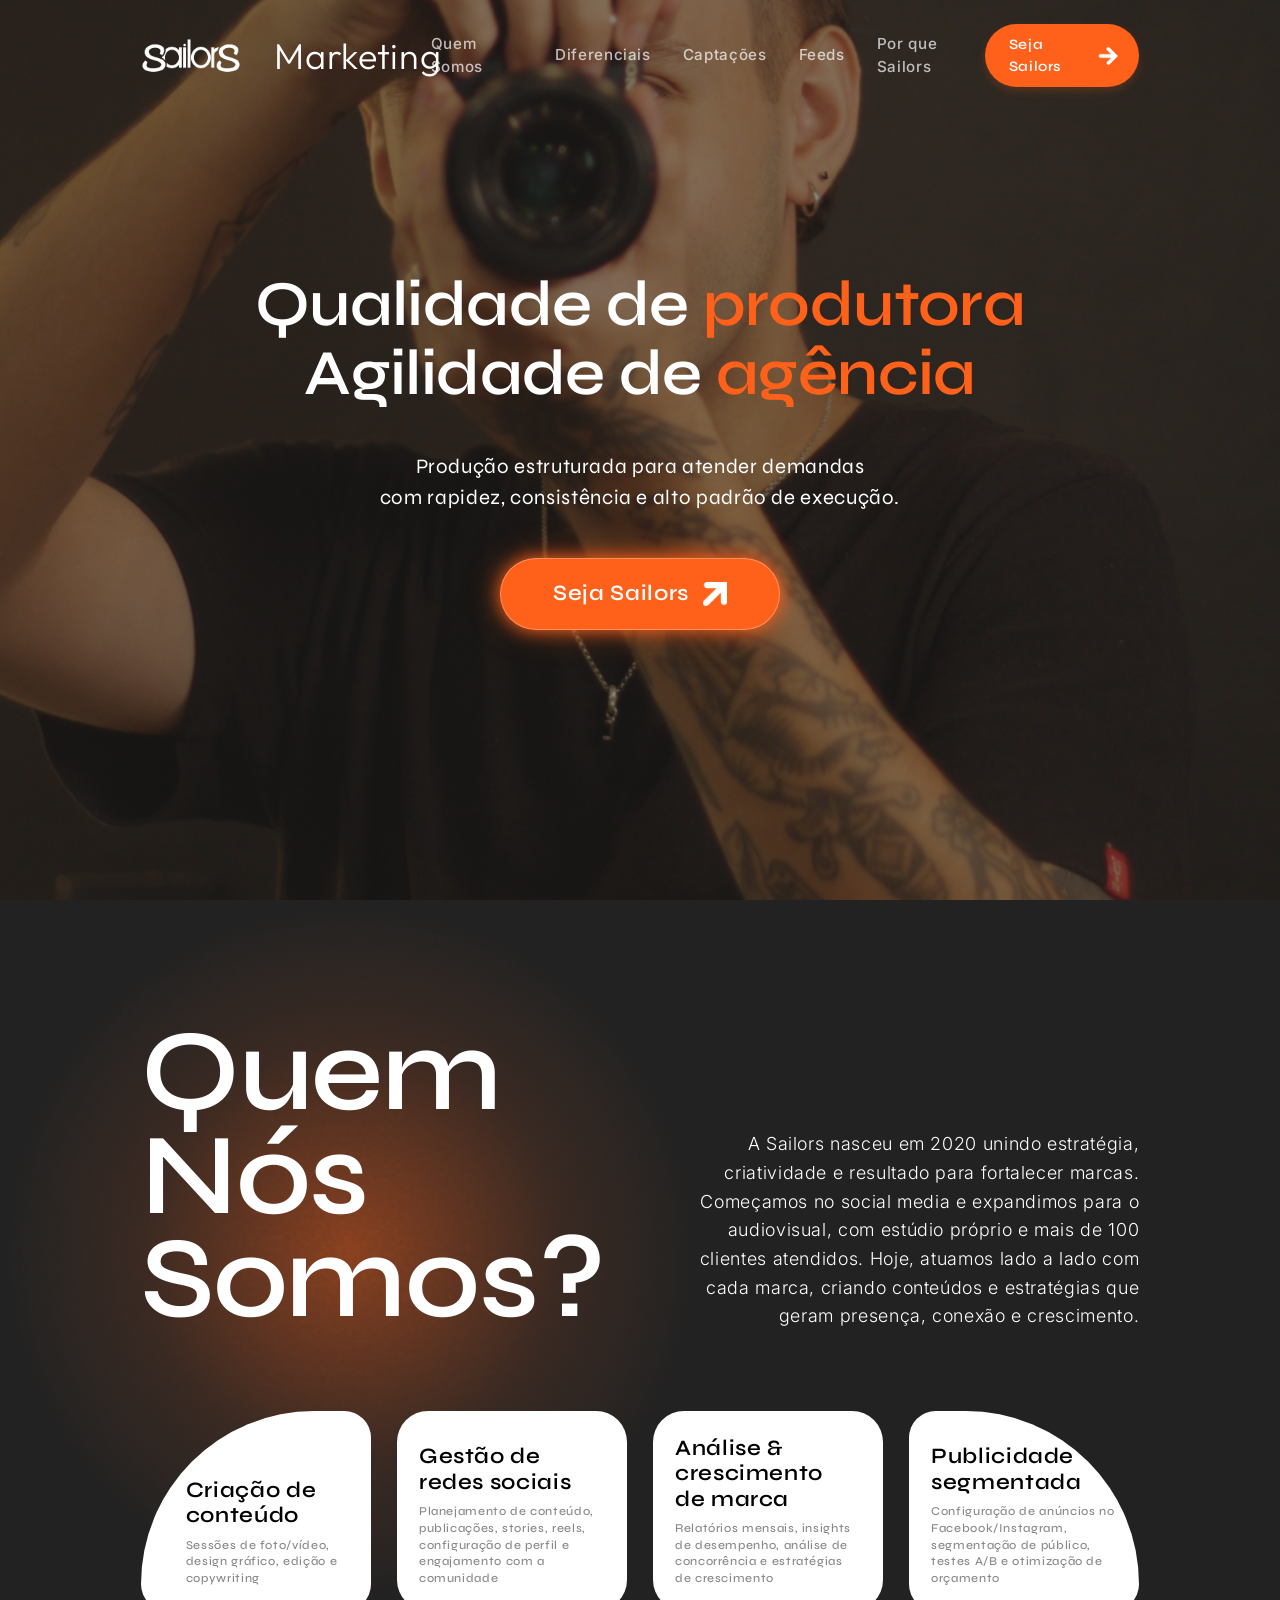
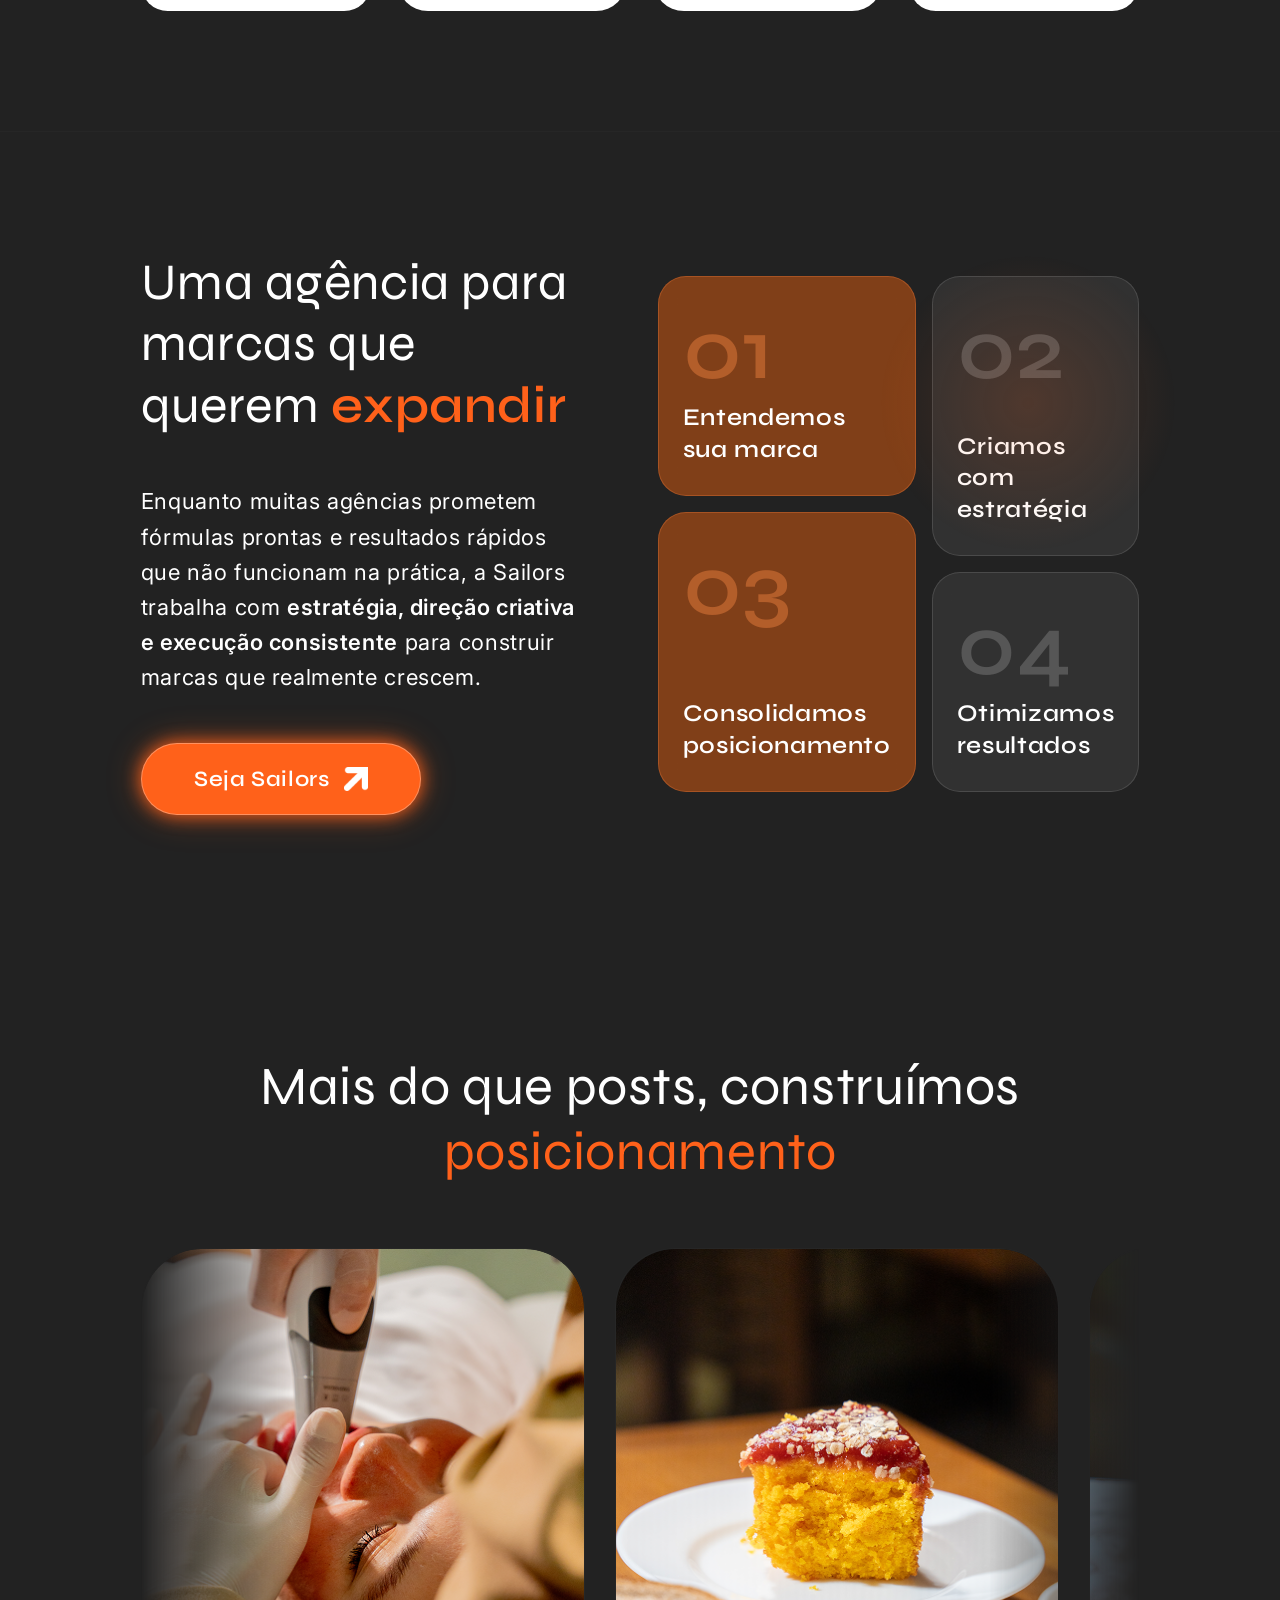
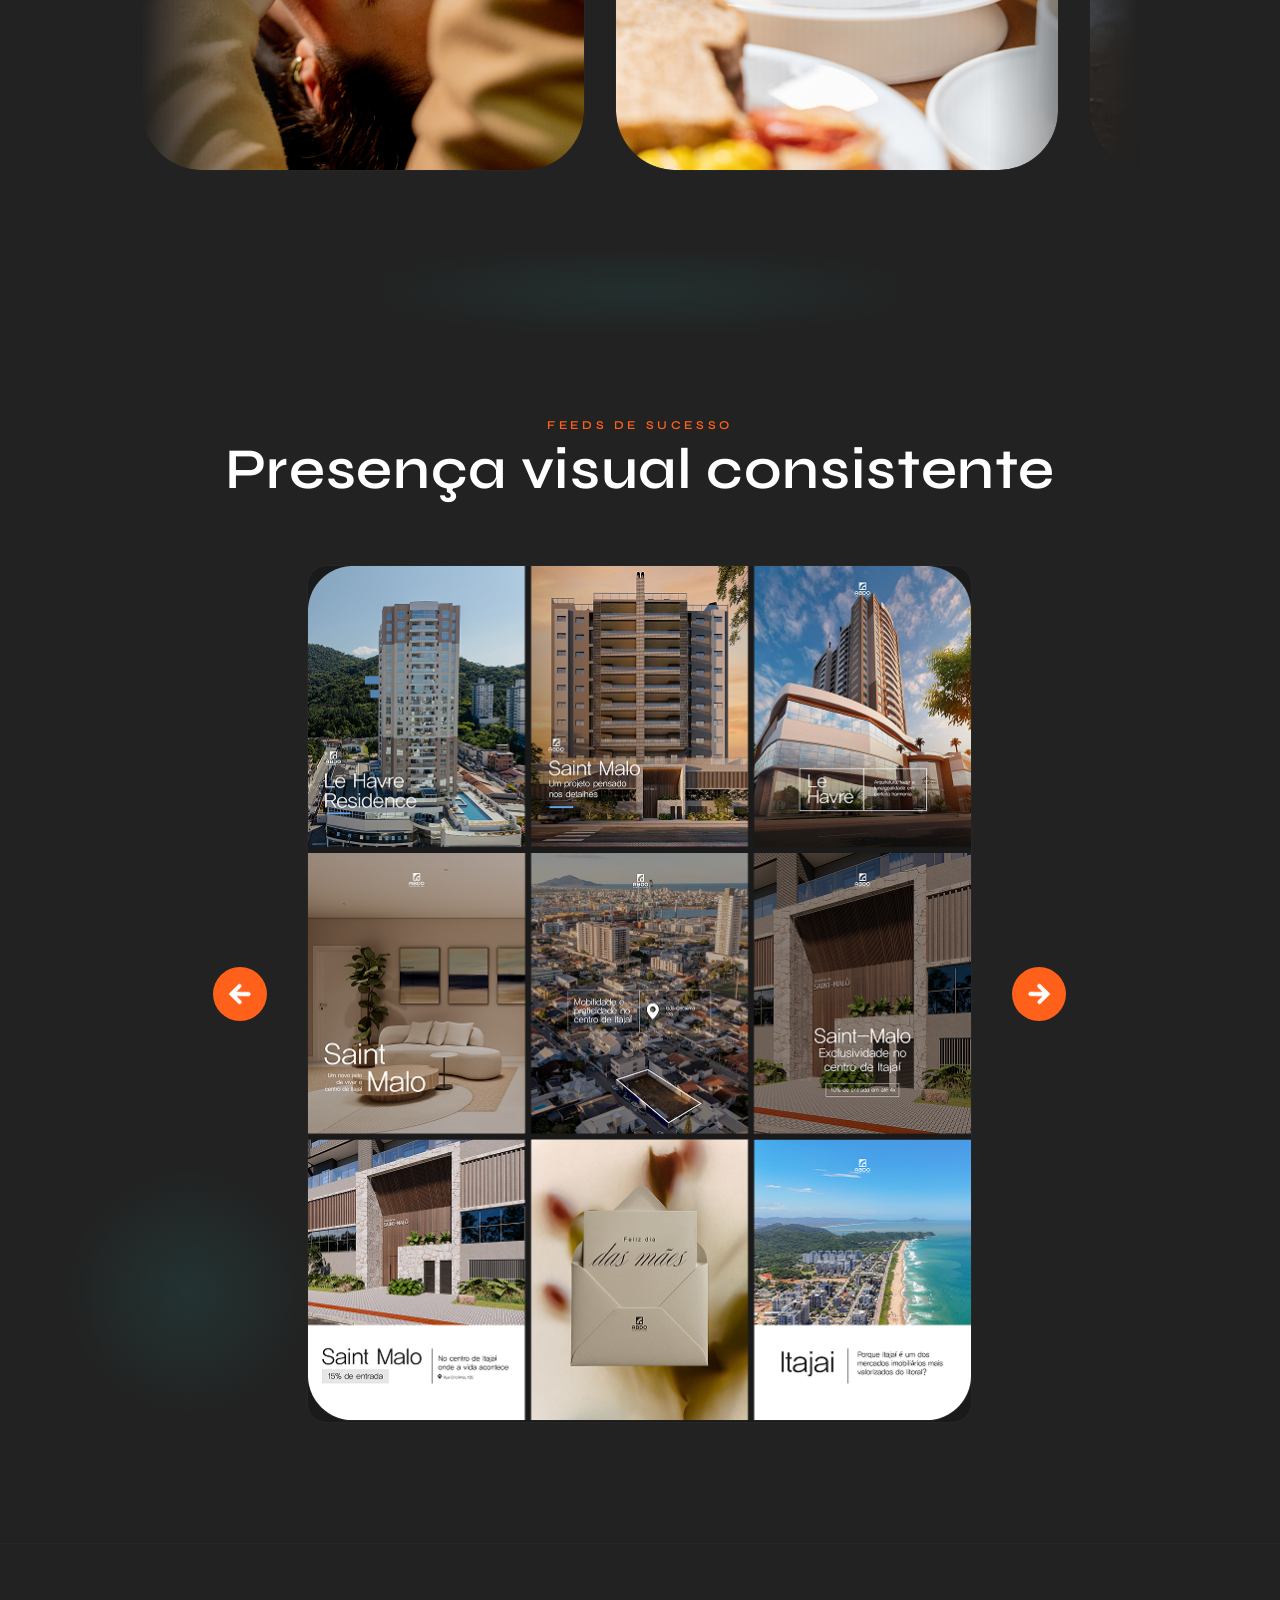
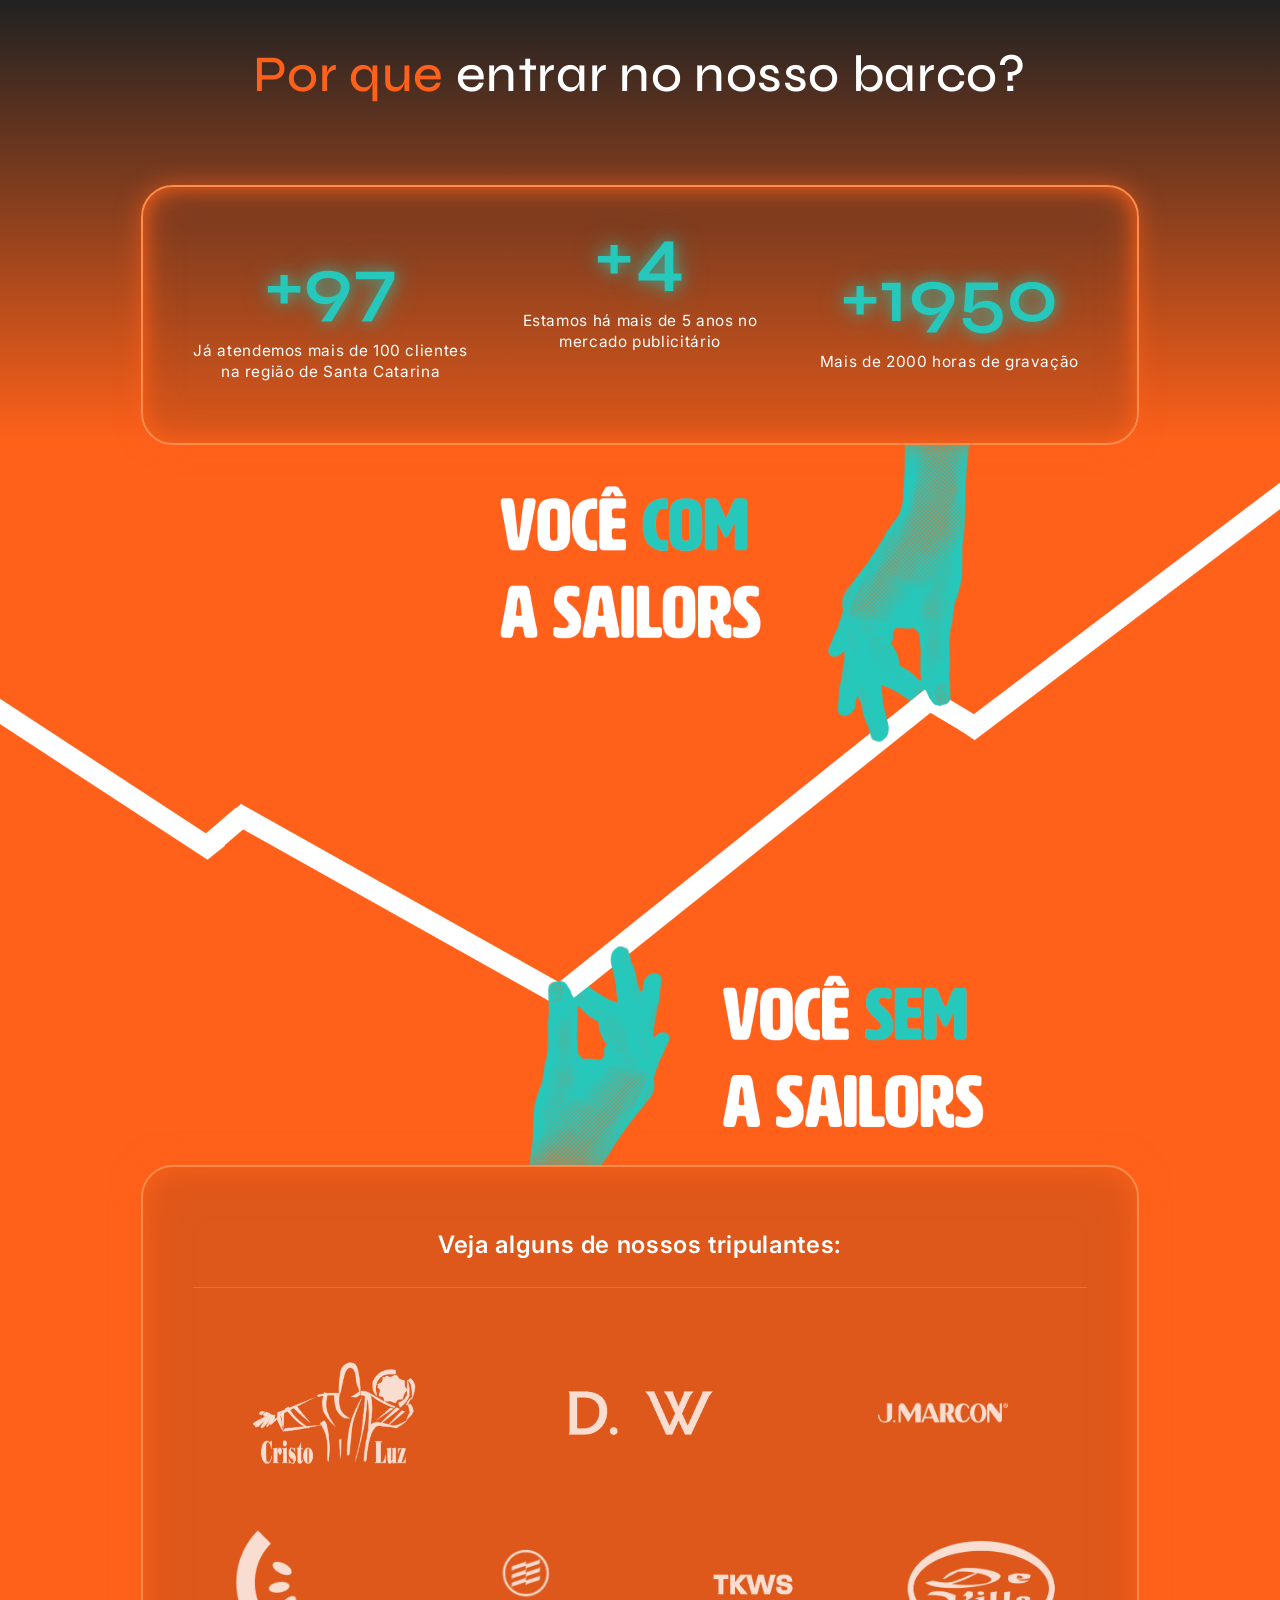
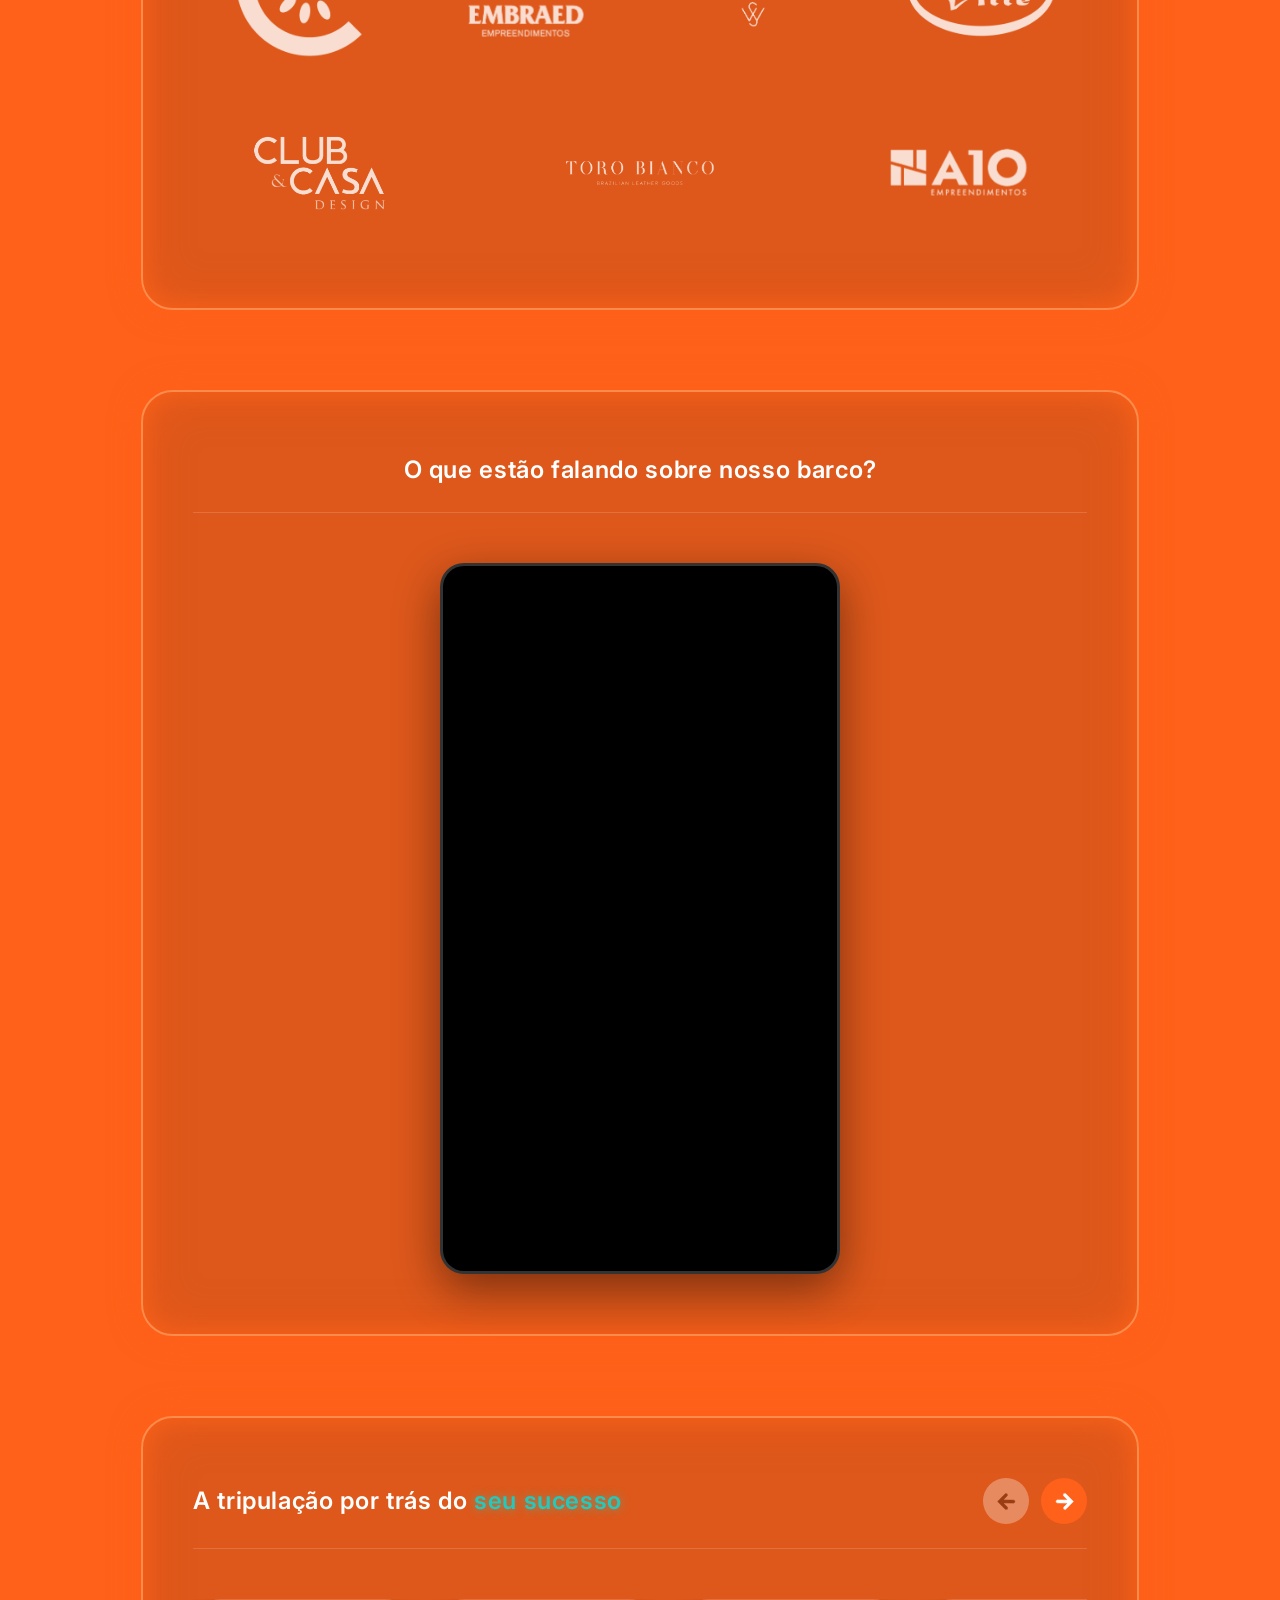
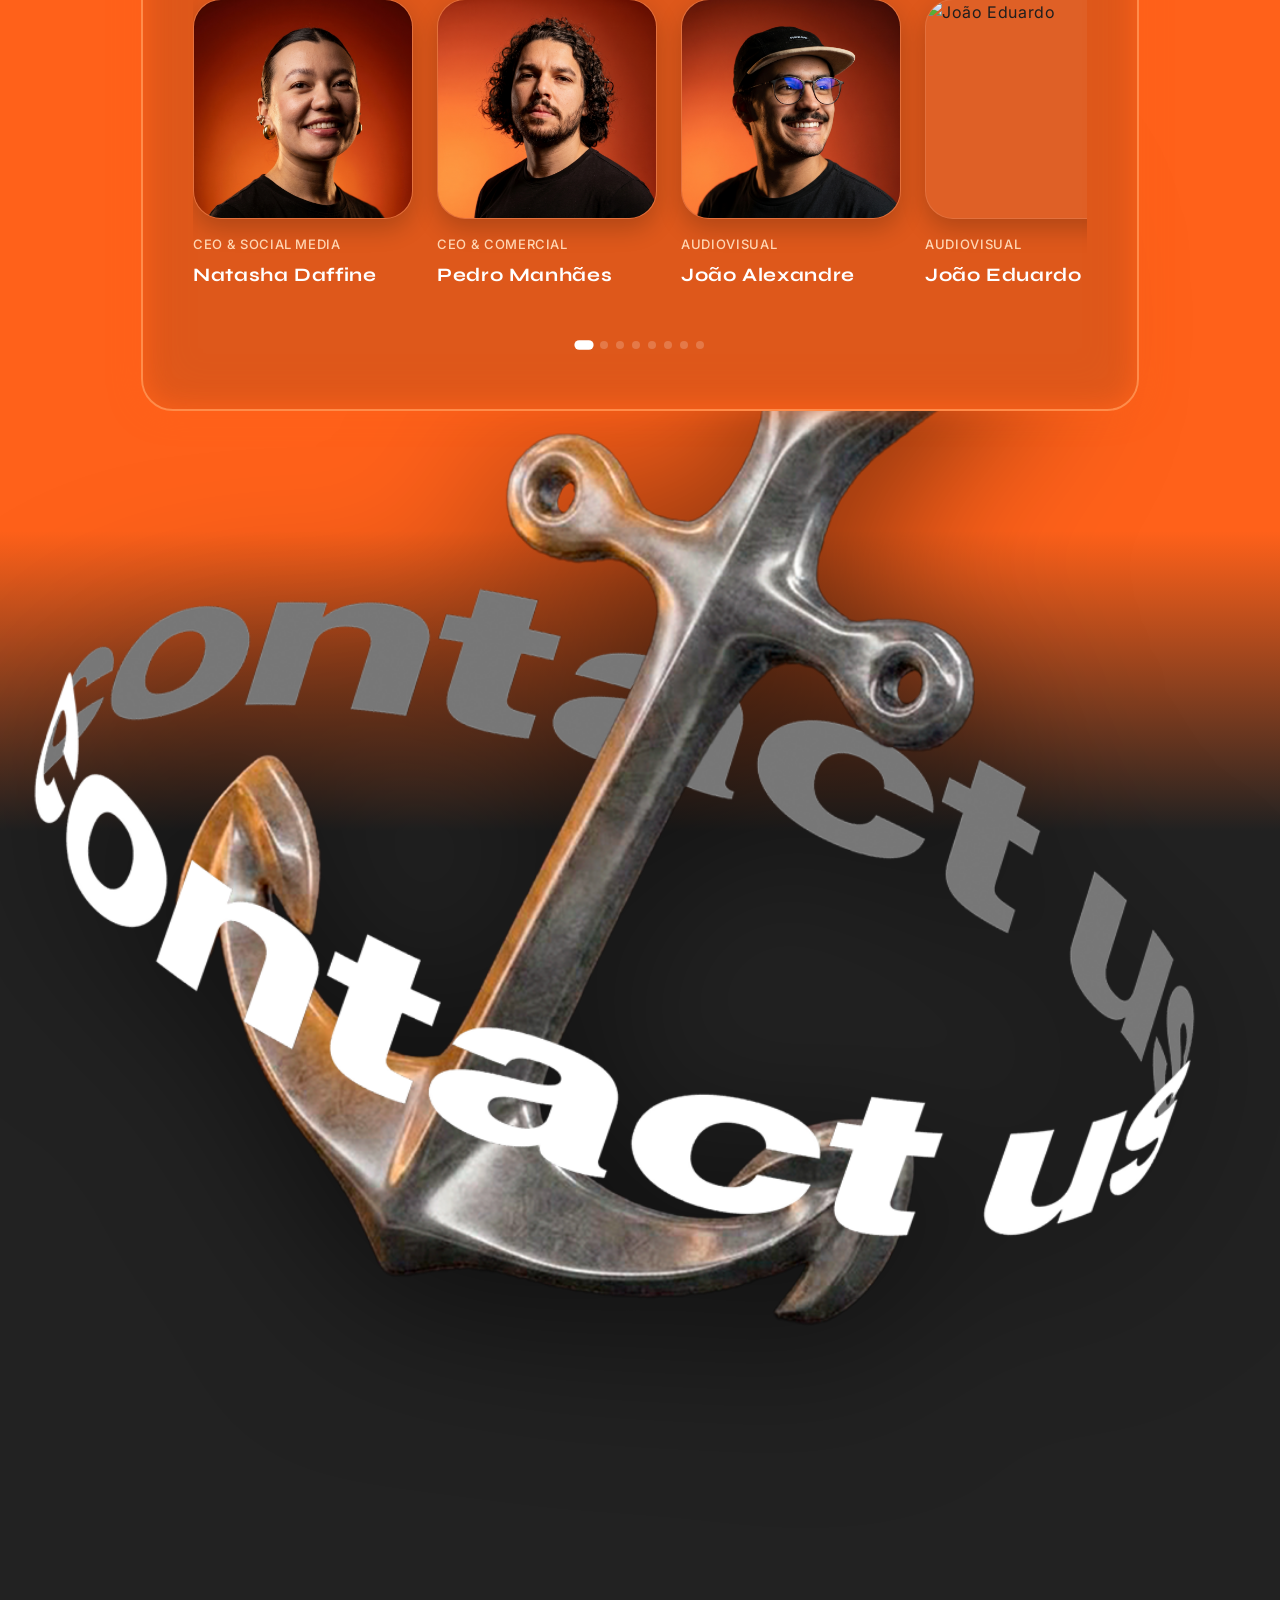
==== commit 071de3f6: "fix: integra player vimeo no video de depoimento" ====
--- a/index.html
+++ b/index.html
@@ -342,10 +342,7 @@
                 <div class="testimonials-box-content">
                     <h3 class="testimonials-title-neon">O que estão falando sobre nosso barco?</h3>
                     <div class="video-testimonial-wrapper">
-                        <video class="testimonial-video" controls preload="metadata">
-                            <source src="quando-contrata-a-sailors.mp4" type="video/mp4">
-                            Seu navegador não suporta a tag de vídeo.
-                        </video>
+                        <iframe src="https://player.vimeo.com/video/1199541151?title=0&byline=0&portrait=0&badge=0&autopause=0" width="100%" height="100%" frameborder="0" allow="autoplay; fullscreen; picture-in-picture; clipboard-write" style="width: 100%; height: 100%; display: block;" title="quando-contrata-a-sailors"></iframe>
                     </div>
                 </div>
             </div>
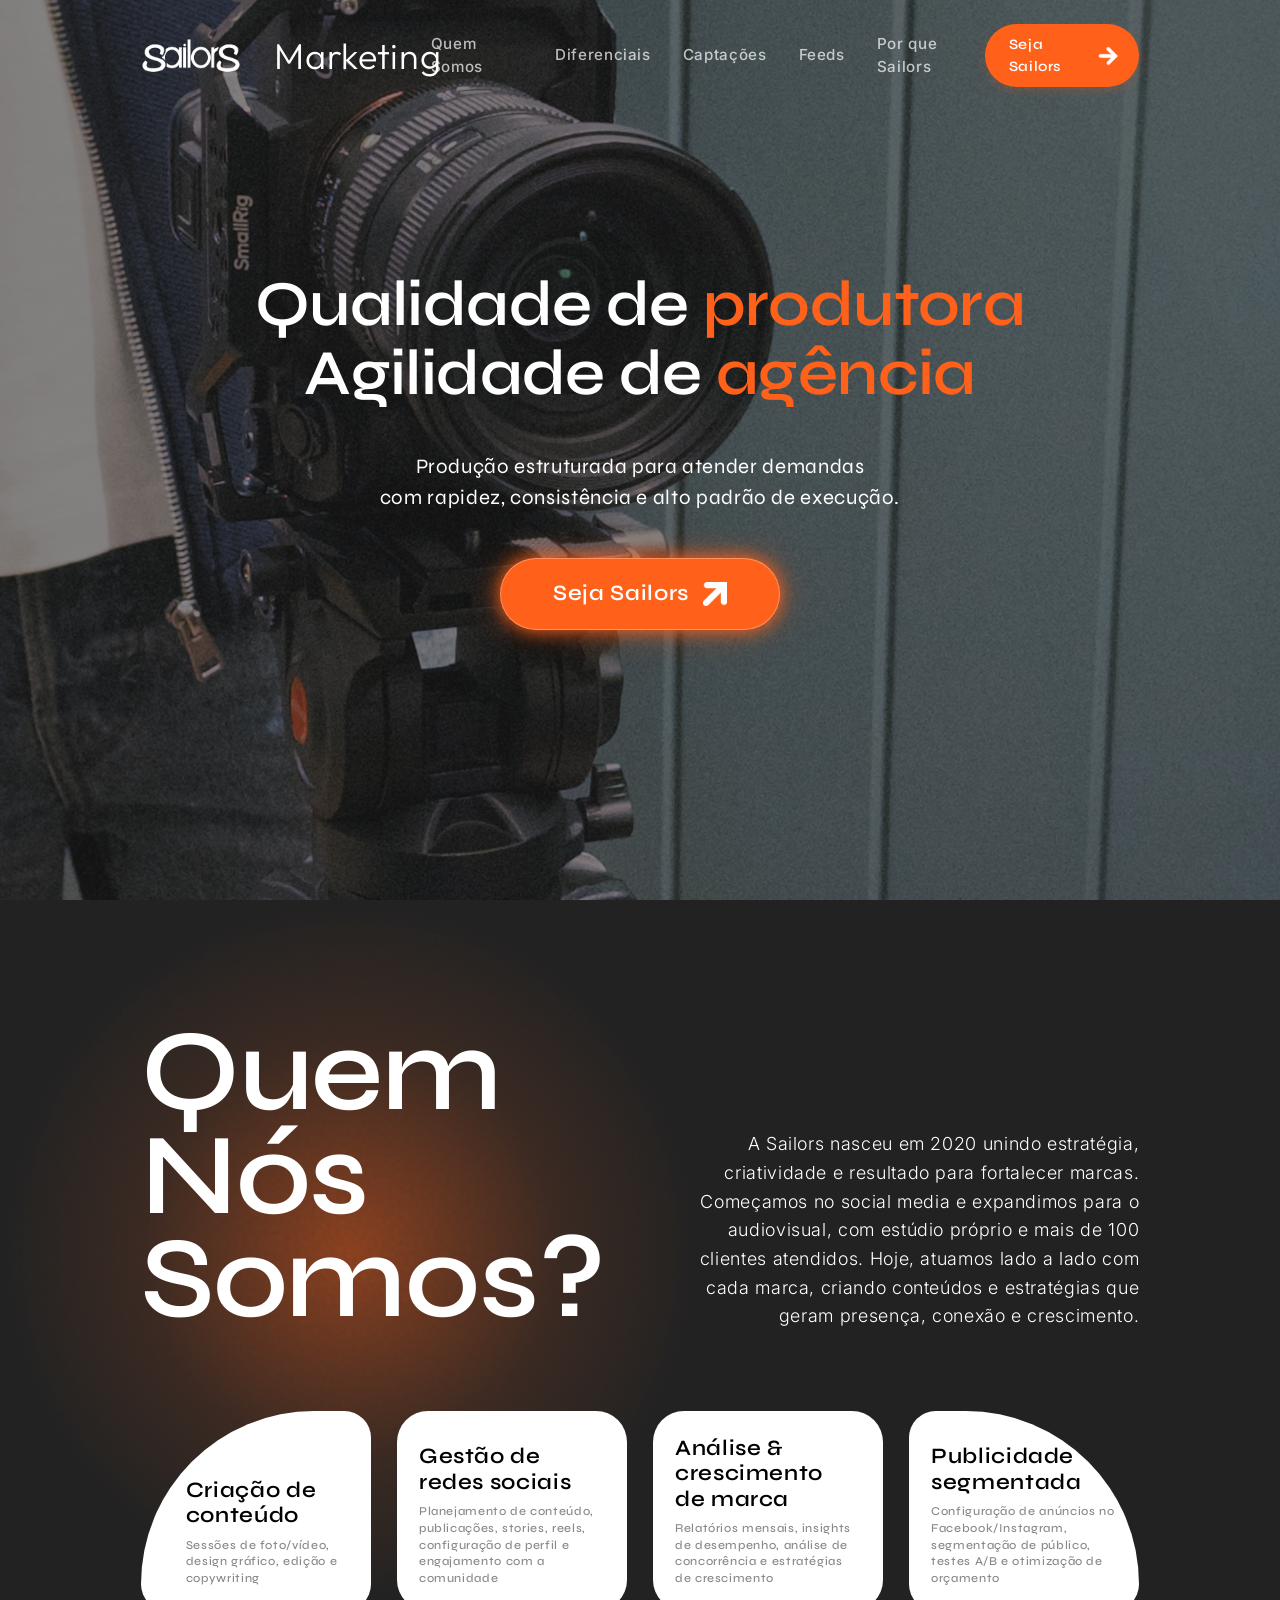
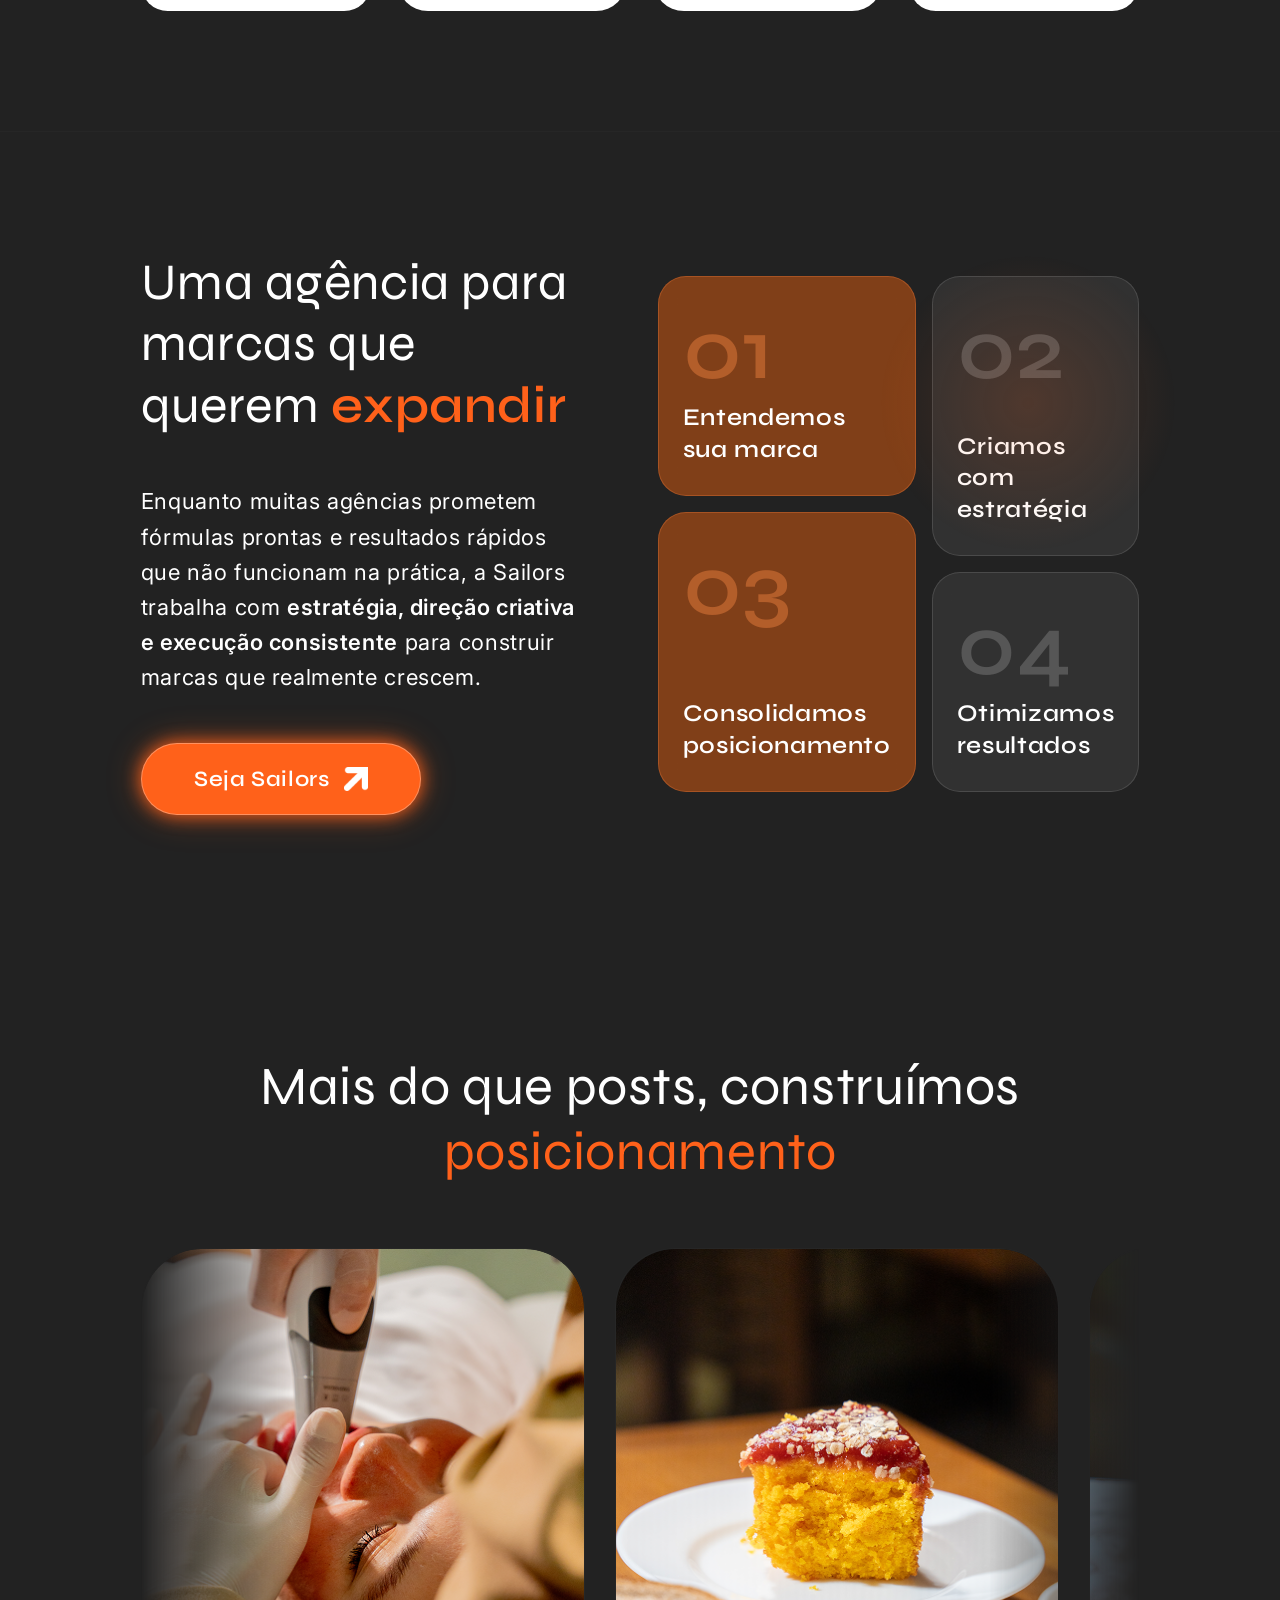
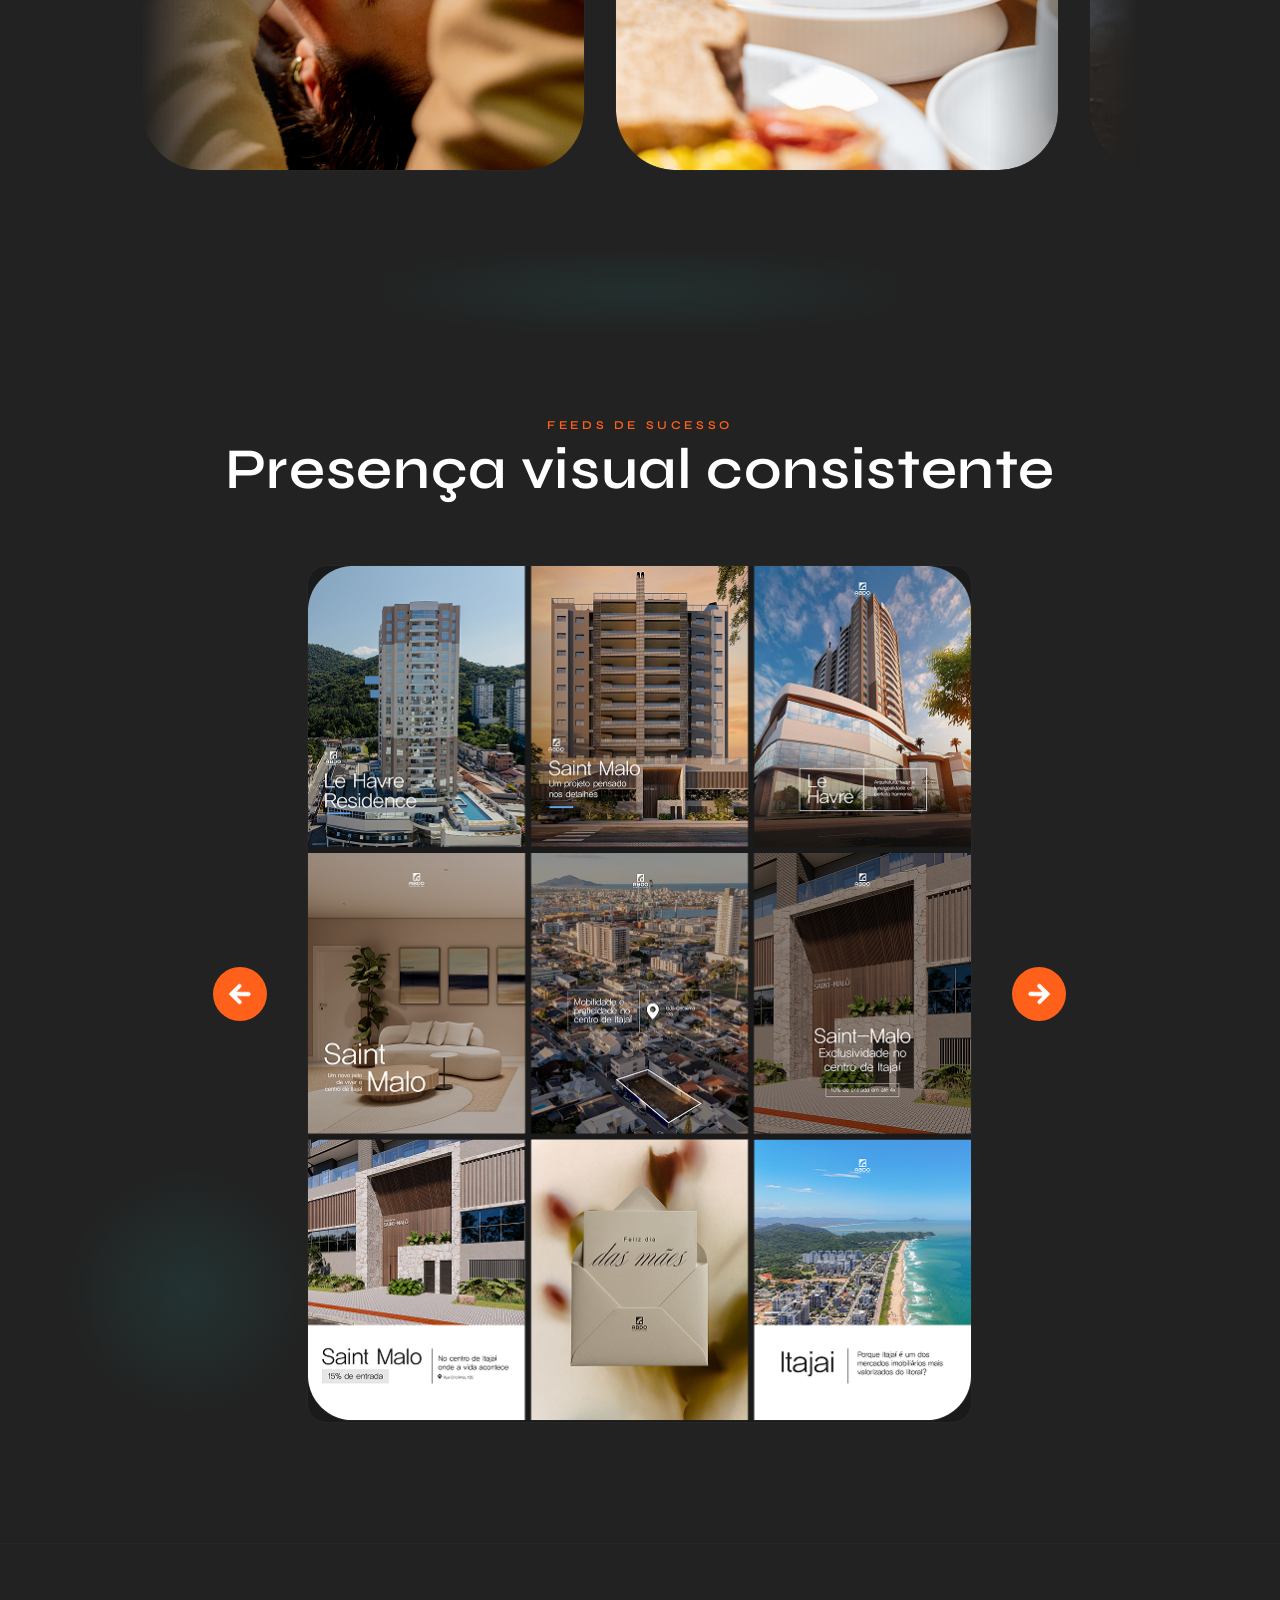
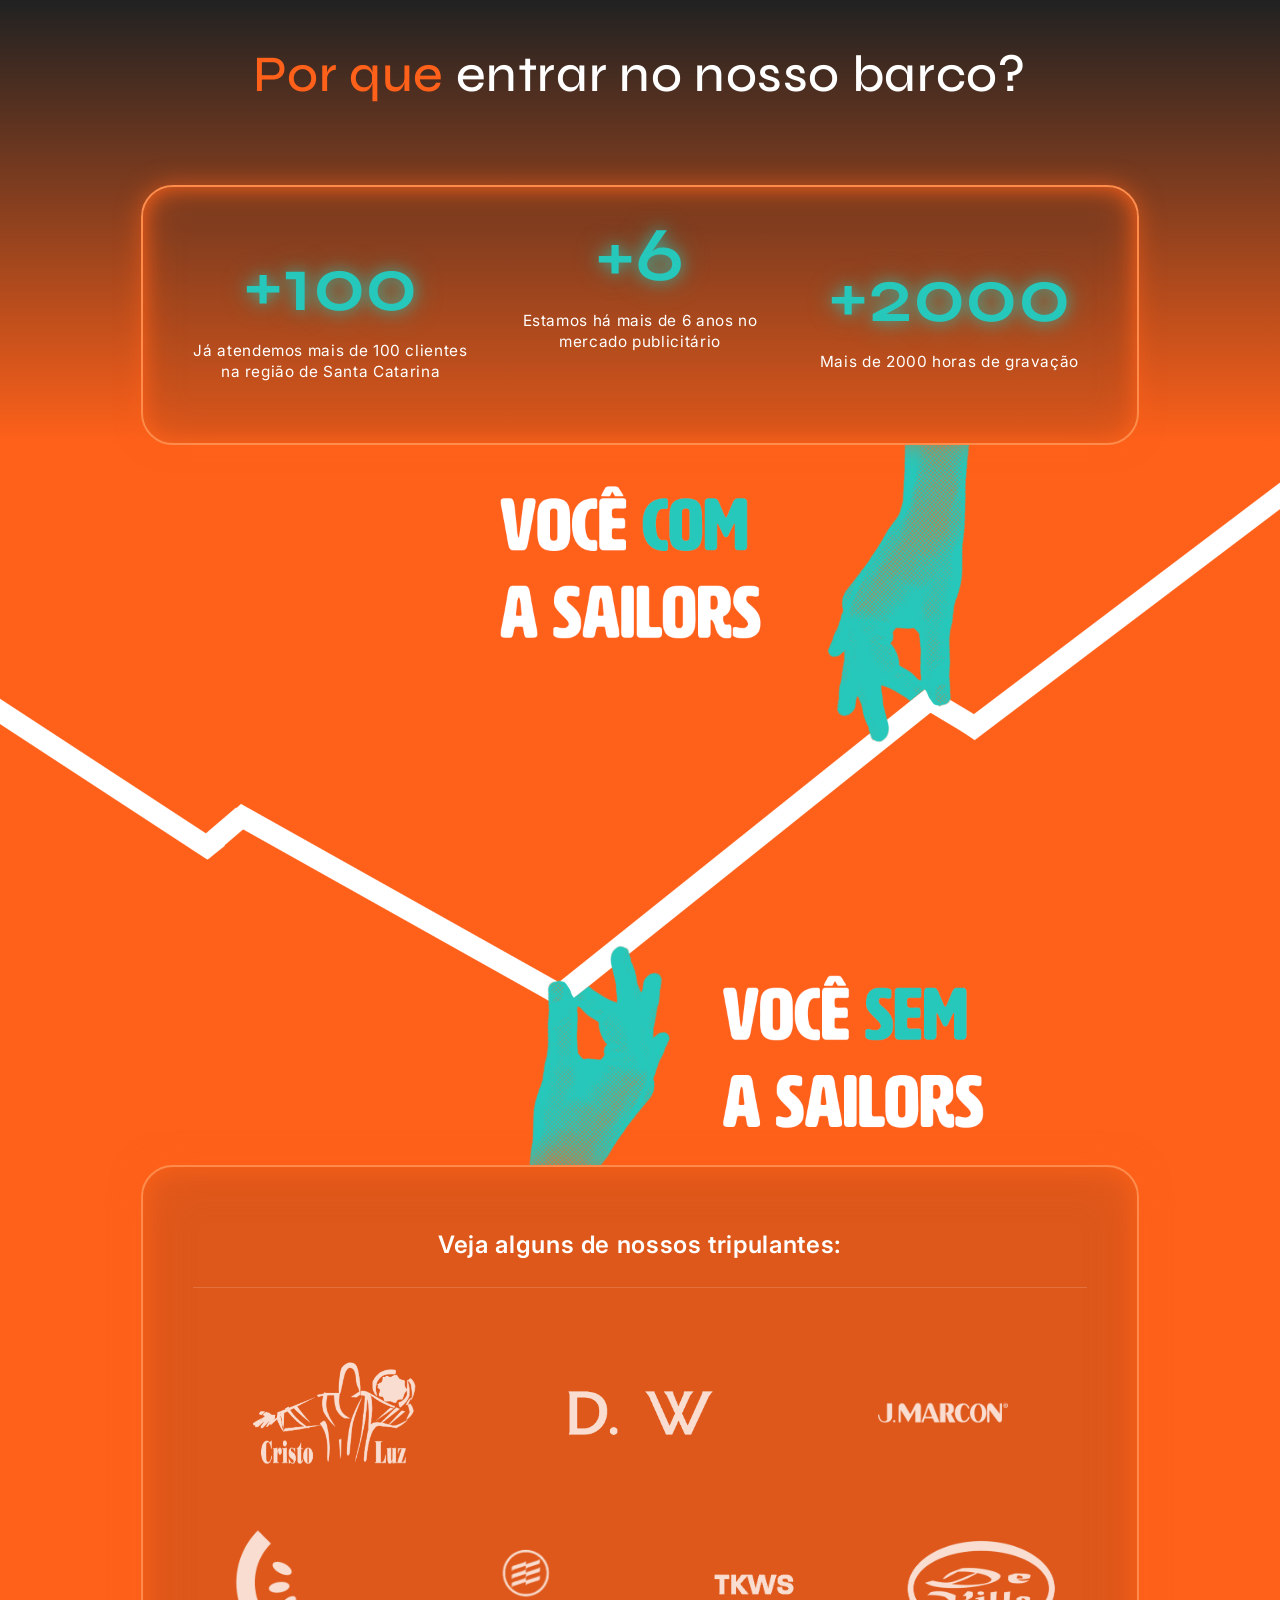
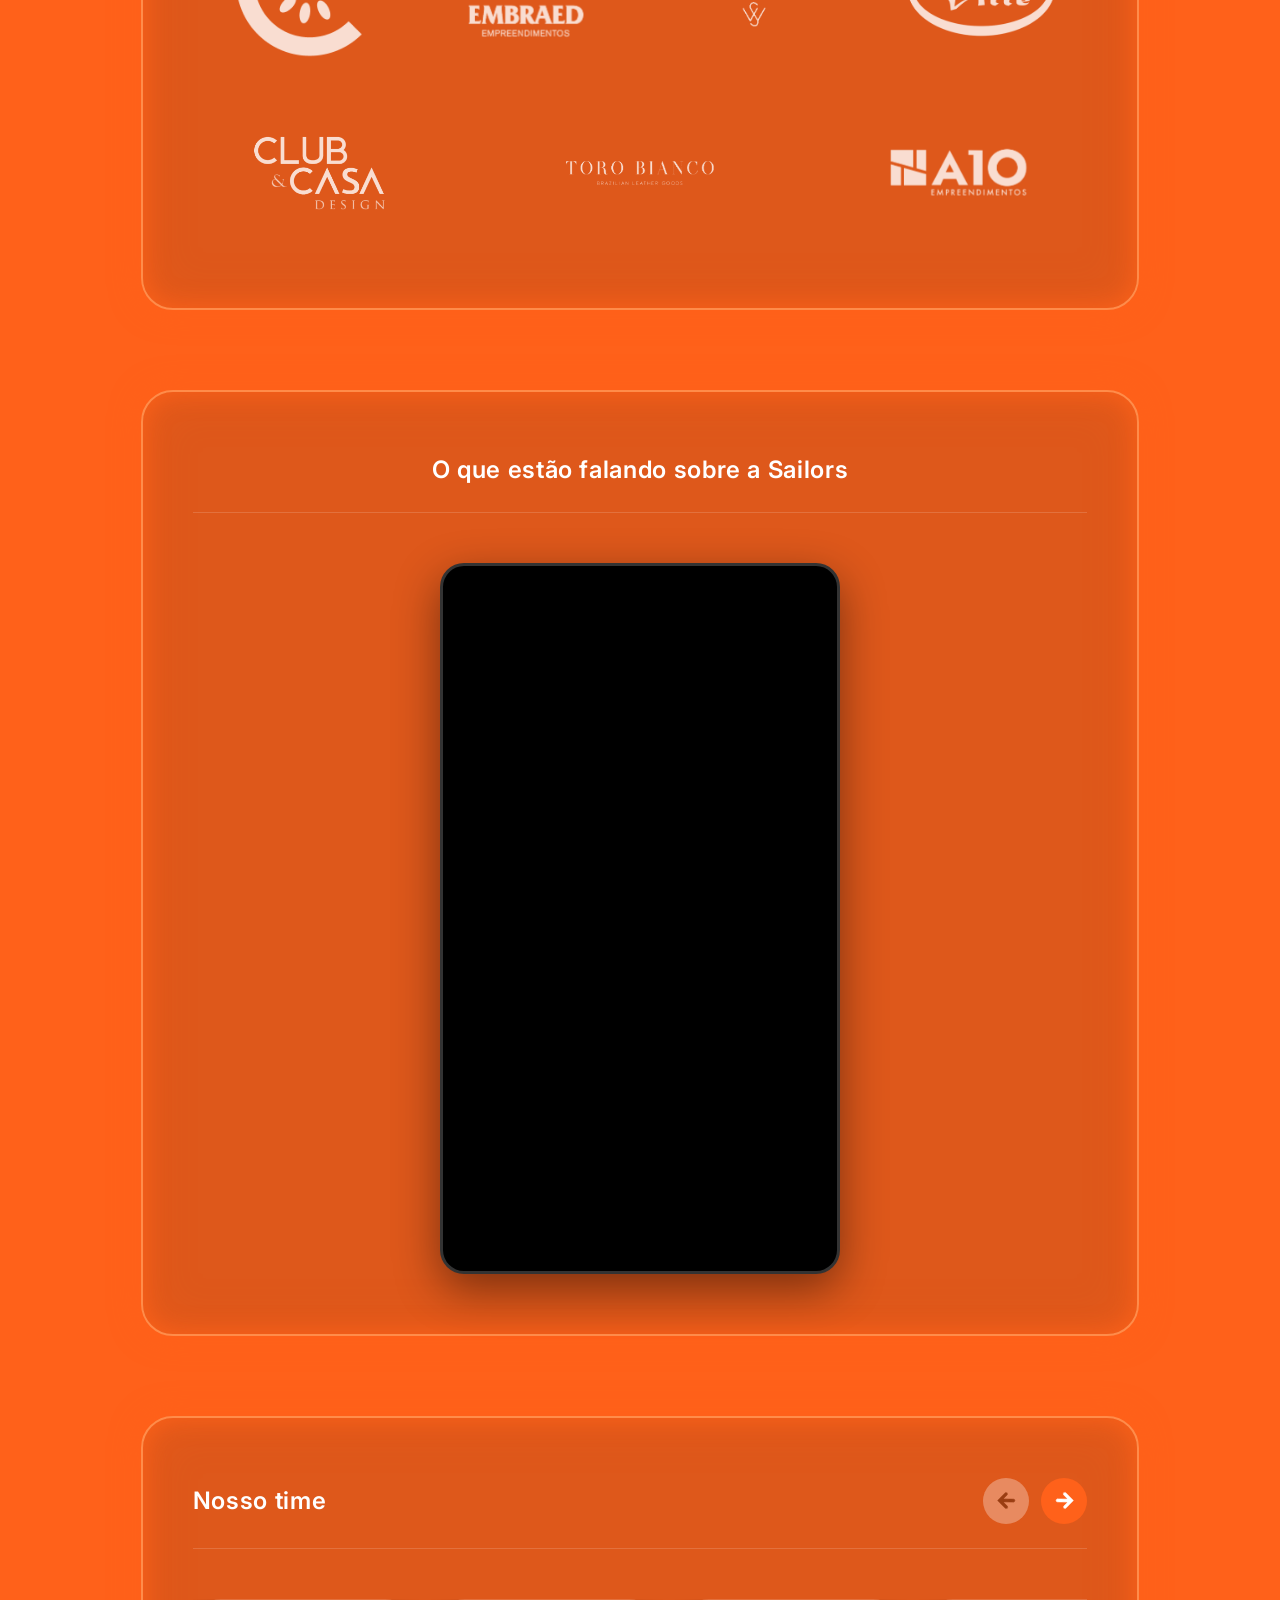
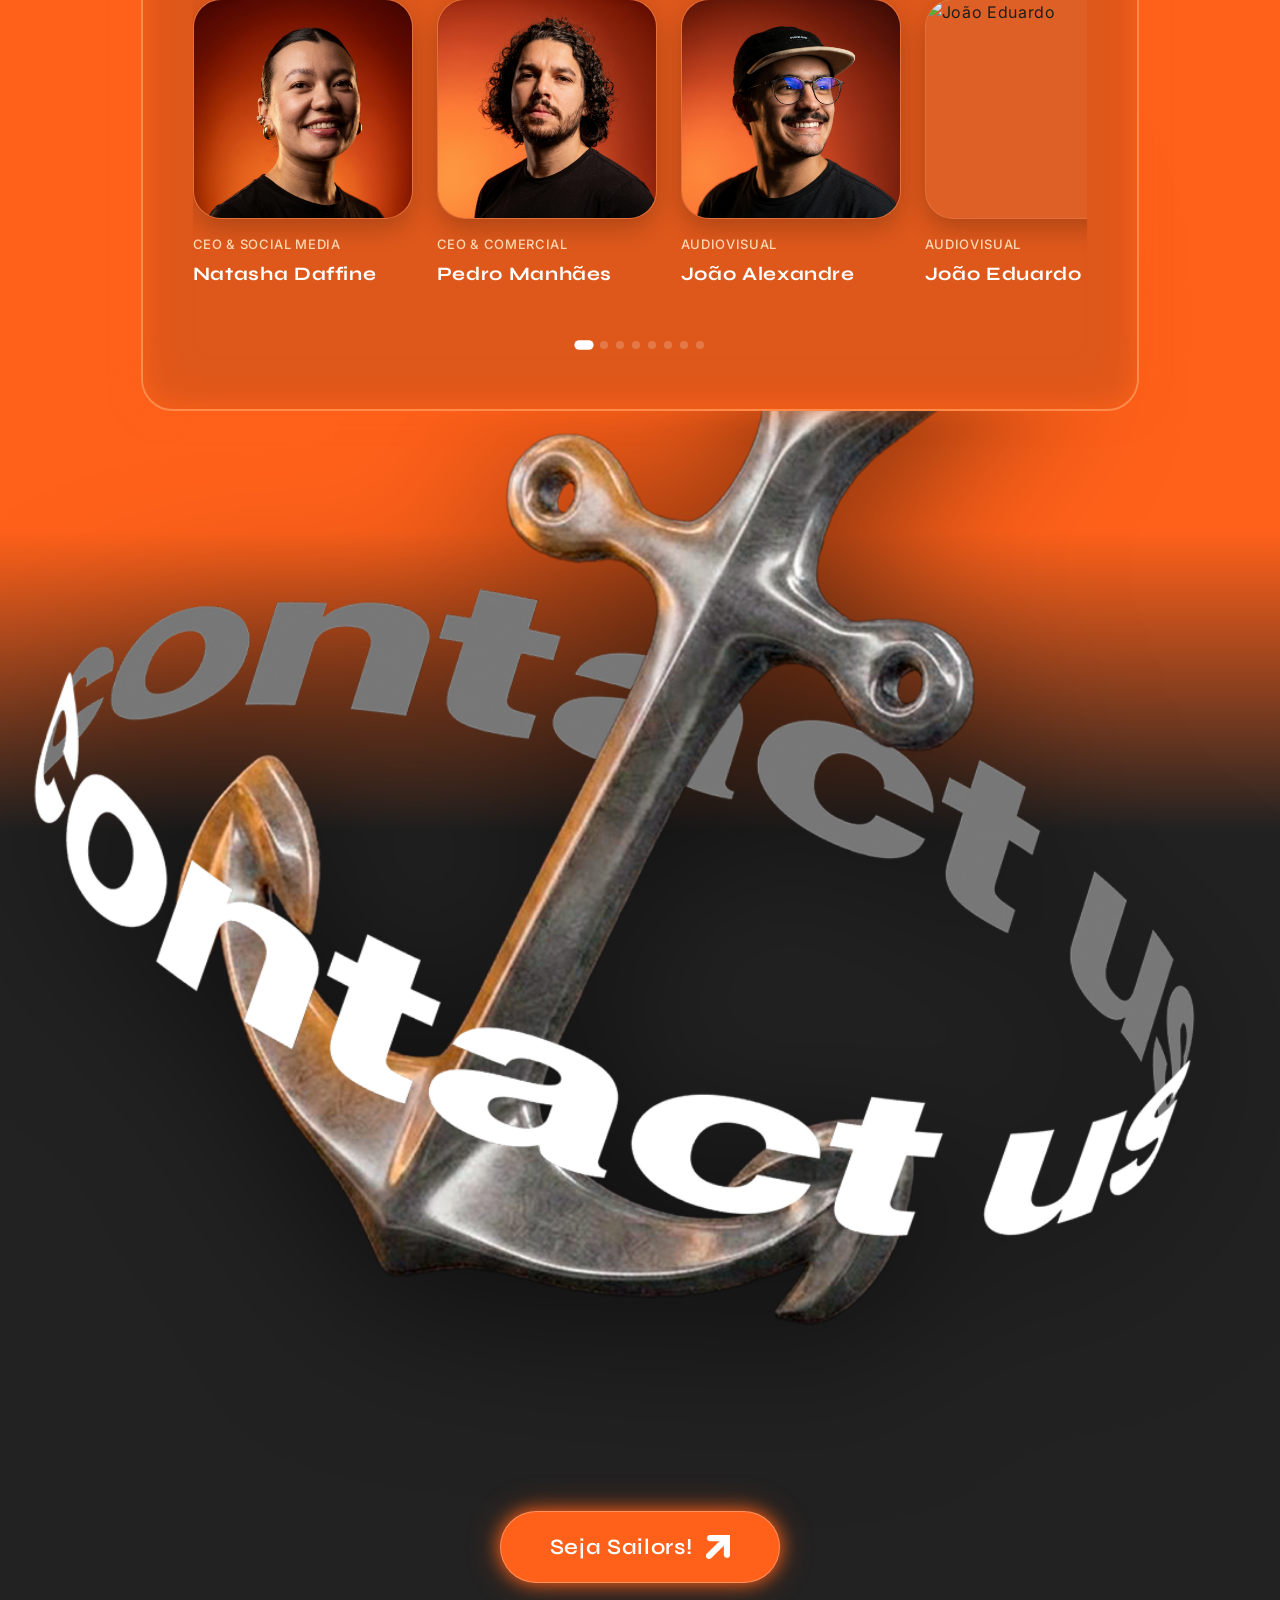
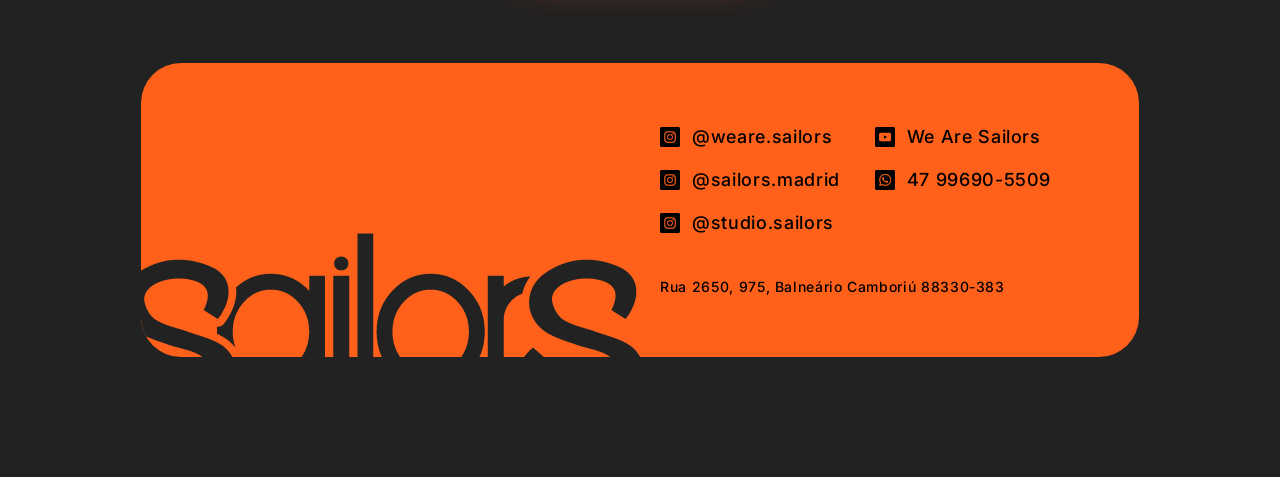
==== commit 97eb681e: "fix: atualiza informacoes de contato, anos de mercado e titulos de secao" ====
--- a/index.html
+++ b/index.html
@@ -274,8 +274,8 @@
                         <p class="stat-label">Já atendemos mais de 100 clientes na região de Santa Catarina</p>
                     </div>
                     <div class="stat-item-horizontal">
-                        <span class="stat-number" data-target="5">+0</span>
-                        <p class="stat-label">Estamos há mais de 5 anos no mercado publicitário</p>
+                        <span class="stat-number" data-target="6">+0</span>
+                        <p class="stat-label">Estamos há mais de 6 anos no mercado publicitário</p>
                     </div>
                     <div class="stat-item-horizontal">
                         <span class="stat-number" data-target="2000">+0</span>
@@ -340,7 +340,7 @@
             <!-- Testimonials Box with neon border -->
             <div class="testimonials-box-neon reveal-bottom">
                 <div class="testimonials-box-content">
-                    <h3 class="testimonials-title-neon">O que estão falando sobre nosso barco?</h3>
+                    <h3 class="testimonials-title-neon">O que estão falando sobre a Sailors</h3>
                     <div class="video-testimonial-wrapper">
                         <iframe src="https://player.vimeo.com/video/1199541151?title=0&byline=0&portrait=0&badge=0&autopause=0" width="100%" height="100%" frameborder="0" allow="autoplay; fullscreen; picture-in-picture; clipboard-write" style="width: 100%; height: 100%; display: block;" title="quando-contrata-a-sailors"></iframe>
                     </div>
@@ -351,7 +351,7 @@
             <div class="team-box-neon reveal-bottom">
                 <div class="team-box-content">
                     <div class="team-header-row">
-                        <h3 class="team-title-neon">A tripulação por trás do <span class="title-accent-glow">seu sucesso</span></h3>
+                        <h3 class="team-title-neon">Nosso time</h3>
                         <div class="team-nav-buttons">
                             <button class="team-nav-btn team-prev" id="teamPrevBtn" aria-label="Anterior">
                                 <img src="seta.png" alt="Seta Anterior" class="team-btn-arrow-left">
@@ -534,7 +534,7 @@
                         </div>
                         <div class="footer-contact-item">
                             <img src="assets/icons/youtube_1384044.png" alt="YouTube" class="footer-icon">
-                            <a href="https://youtube.com" target="_blank">We Are Sailors</a>
+                            <a href="https://www.youtube.com/@agenciasailors" target="_blank">We Are Sailors</a>
                         </div>
                         <div class="footer-contact-item">
                             <img src="assets/icons/instagram_1384047.png" alt="Instagram" class="footer-icon">
@@ -542,7 +542,7 @@
                         </div>
                         <div class="footer-contact-item">
                             <img src="assets/icons/whatsapp_1384039.png" alt="WhatsApp" class="footer-icon">
-                            <a href="https://wa.me/5547999999999" target="_blank">47 9 9999-9999</a>
+                            <a href="https://wa.me/5547996905509" target="_blank">47 99690-5509</a>
                         </div>
                         <div class="footer-contact-item">
                             <img src="assets/icons/instagram_1384047.png" alt="Instagram" class="footer-icon">
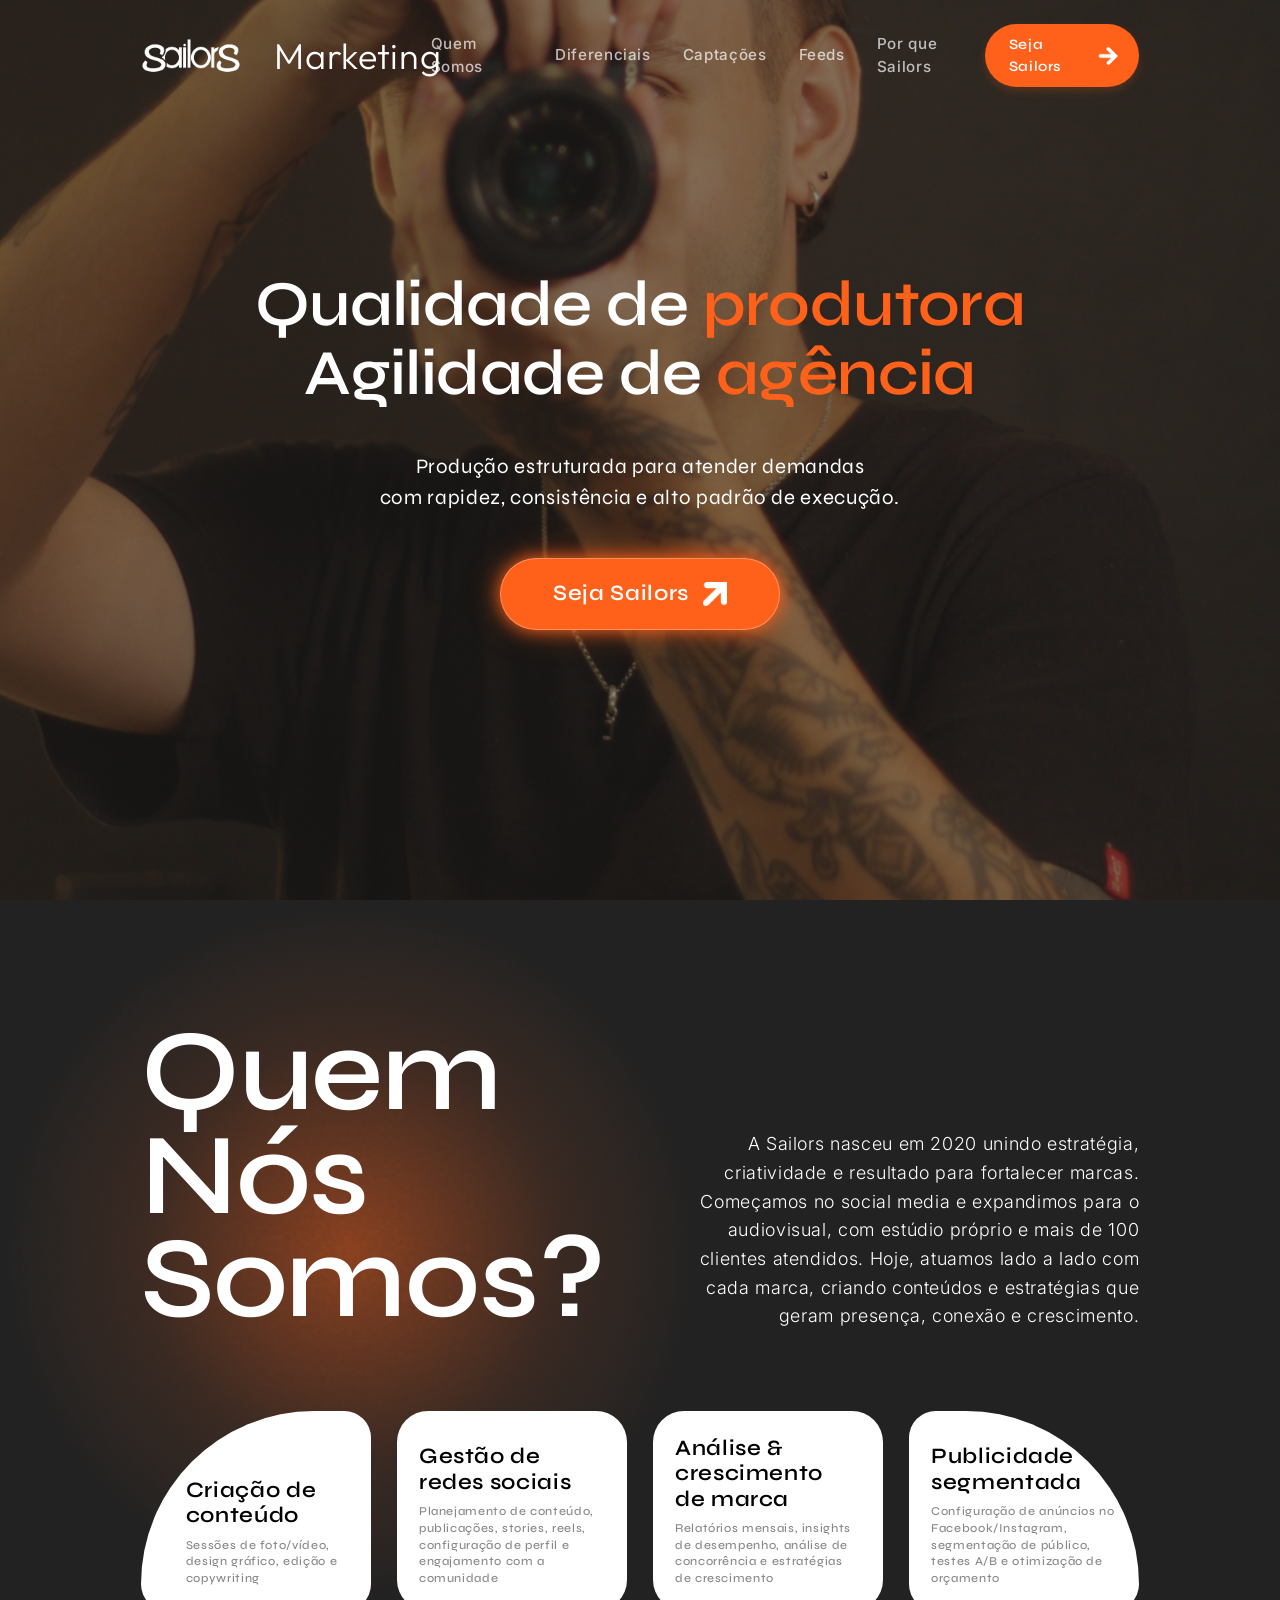
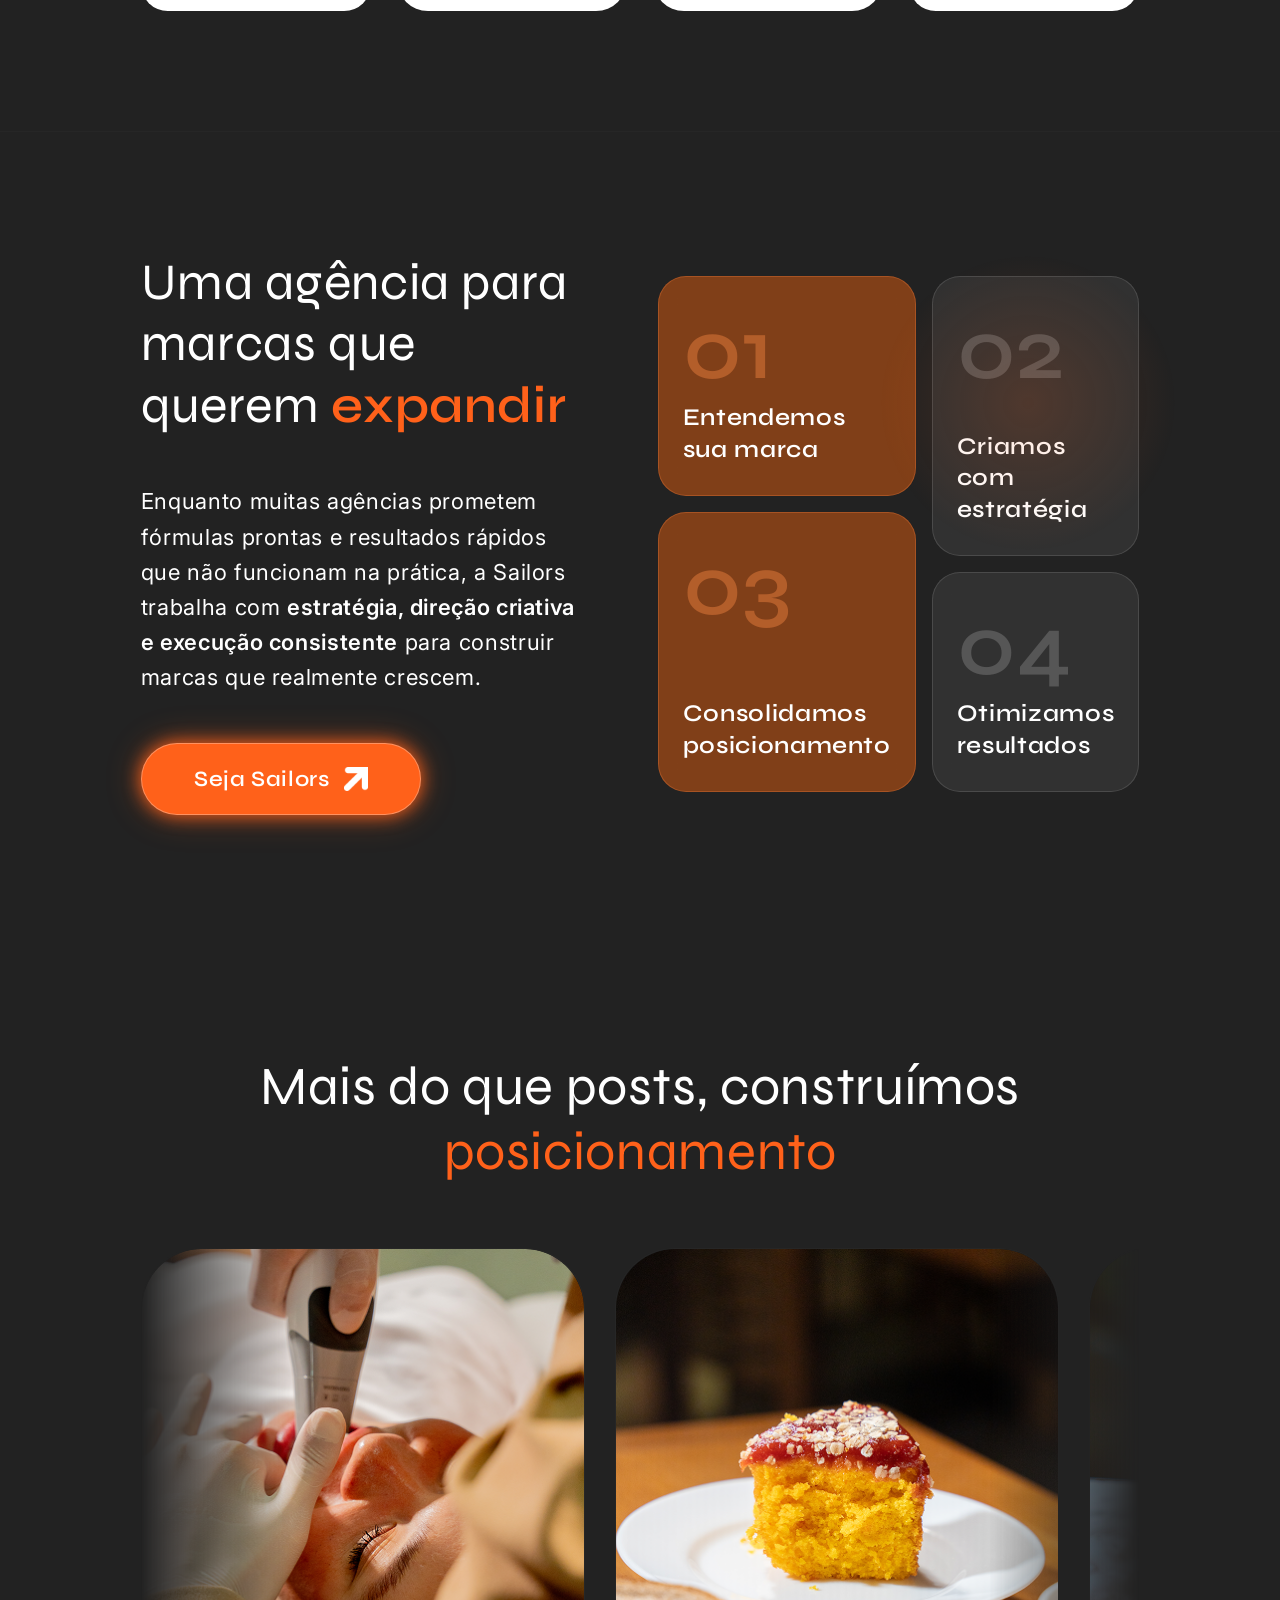
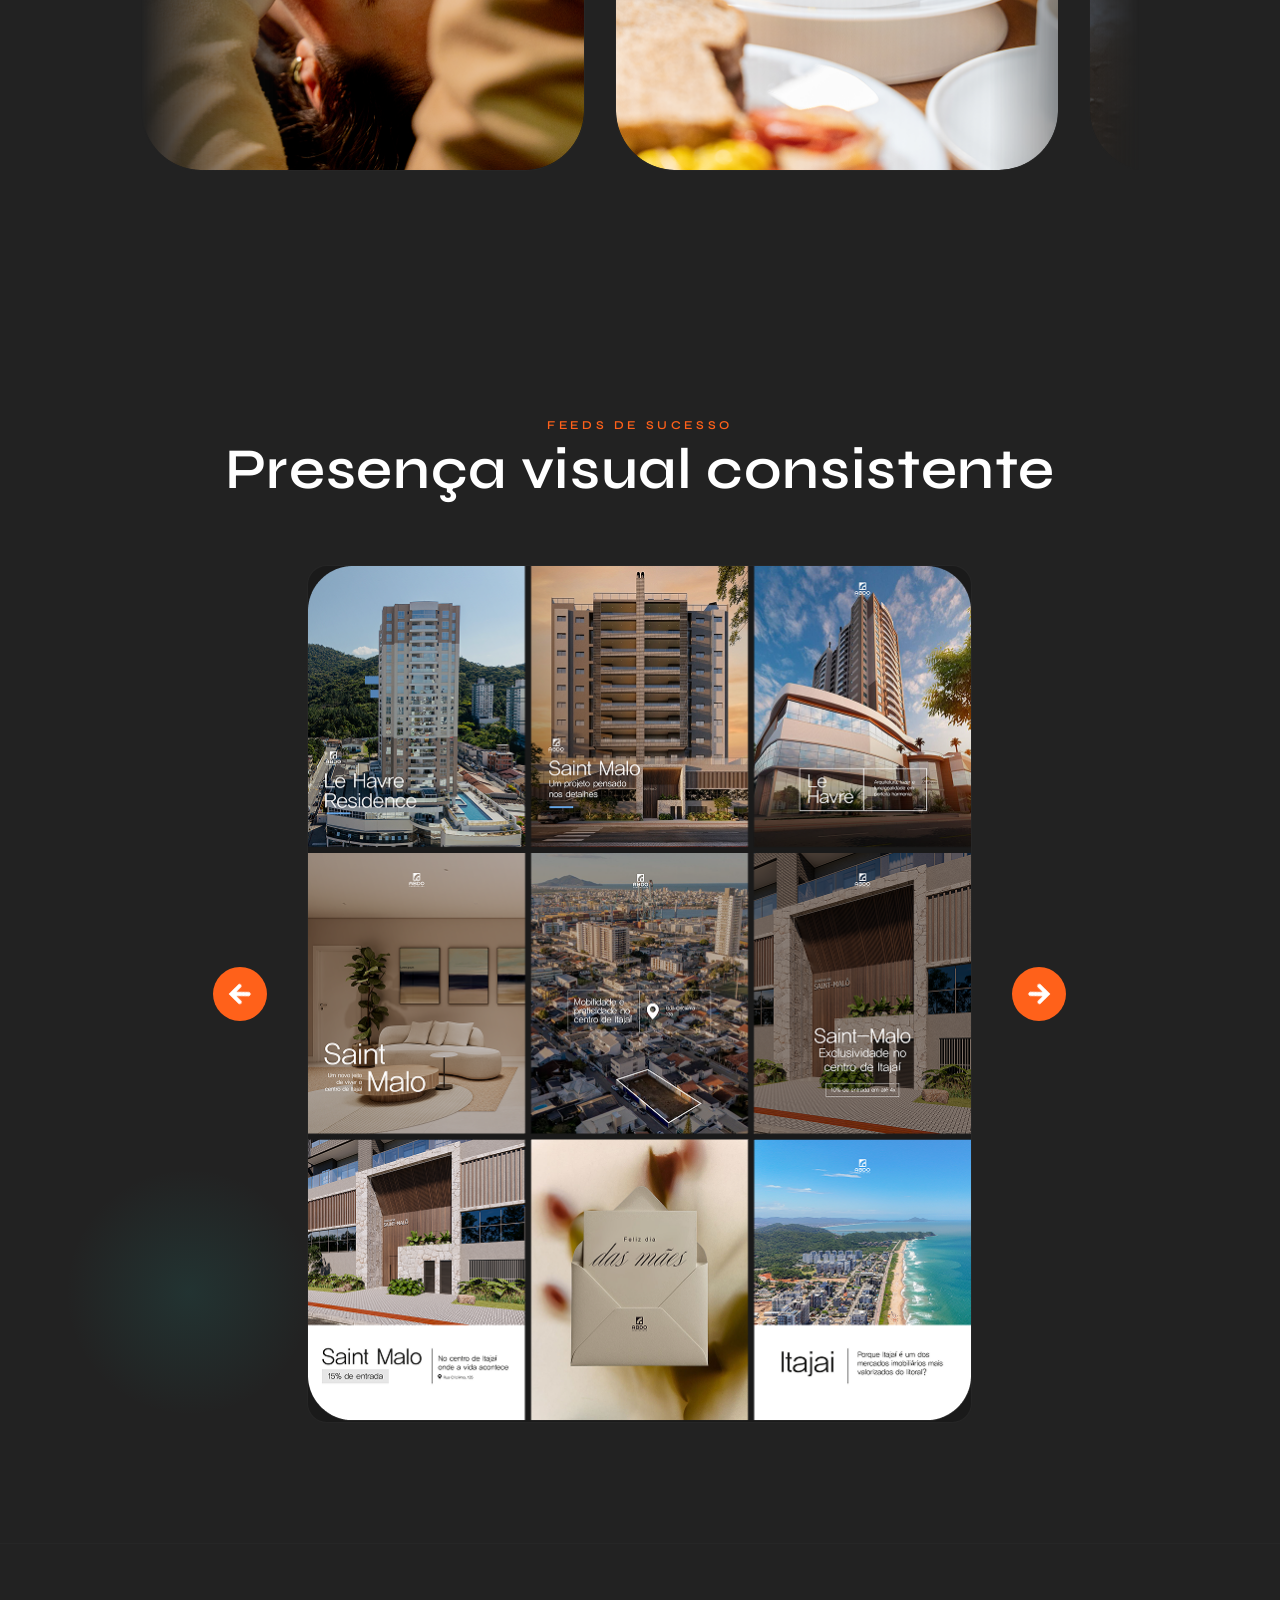
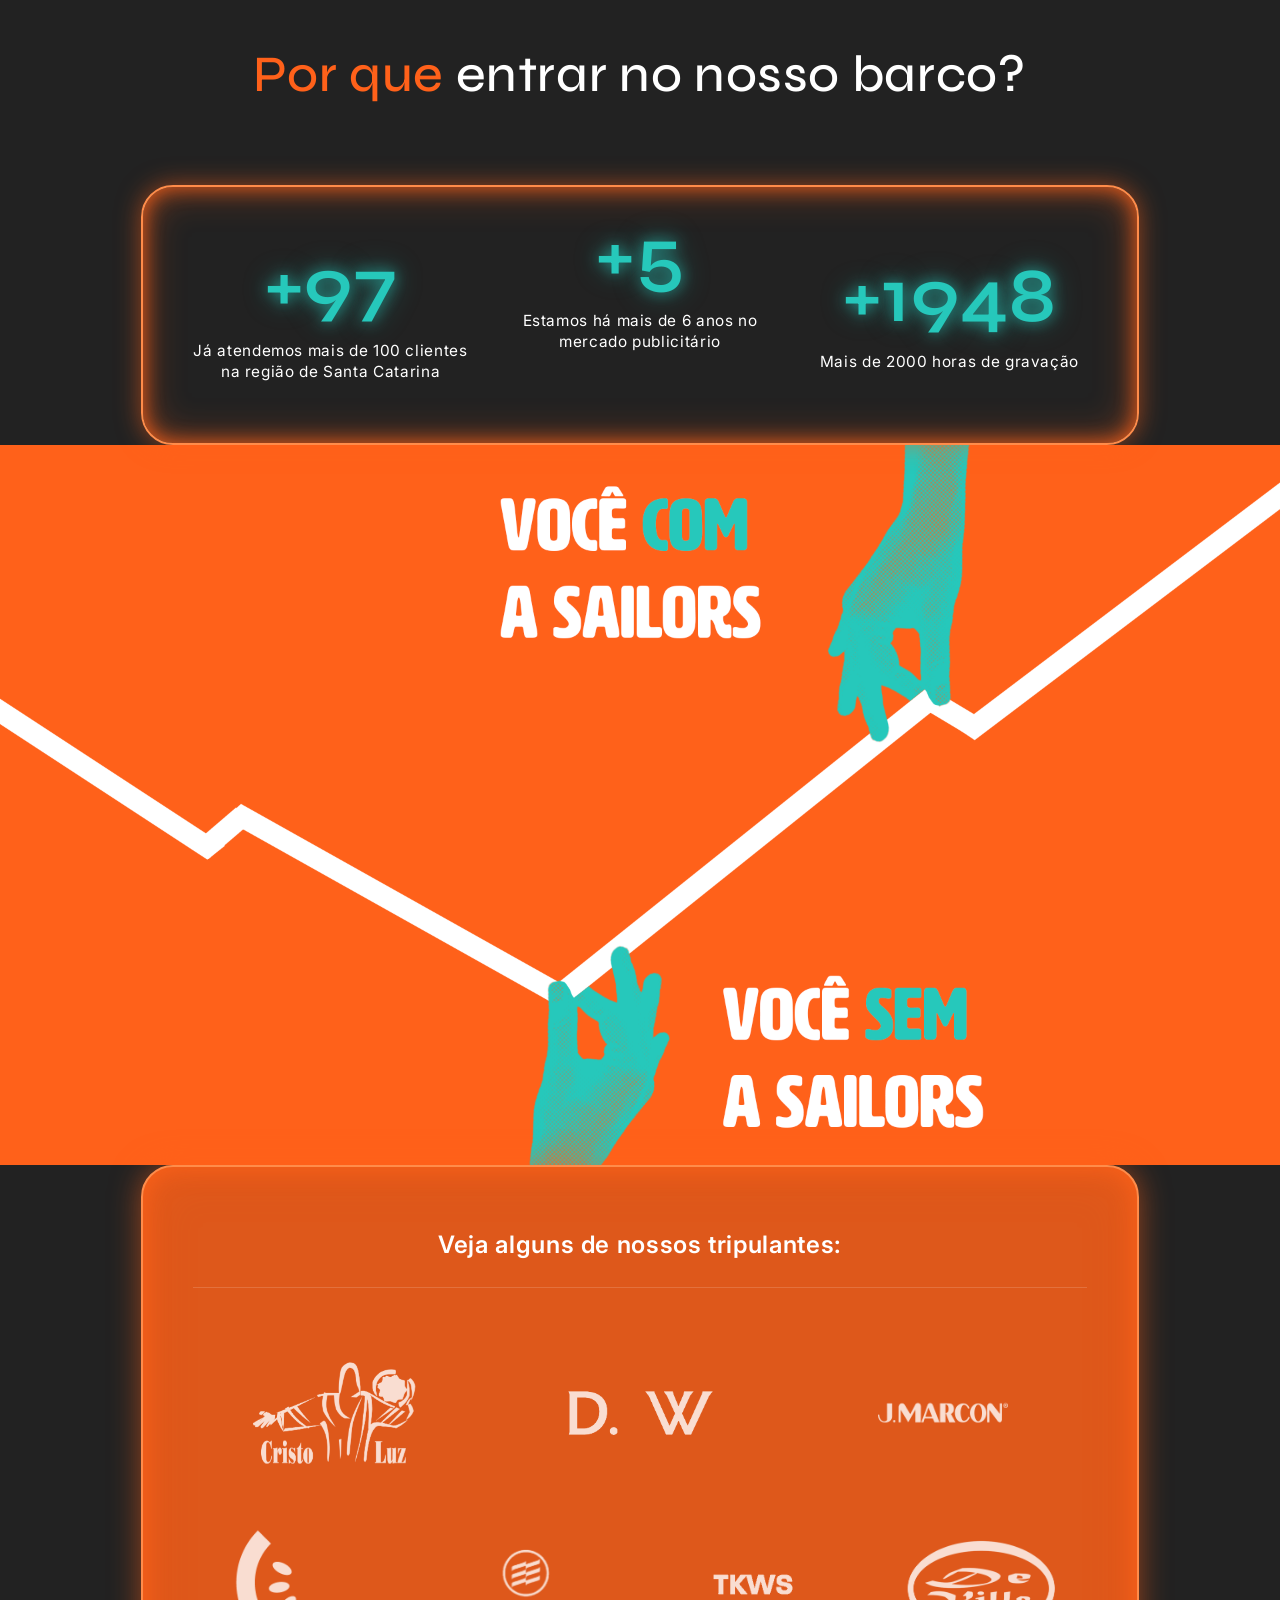
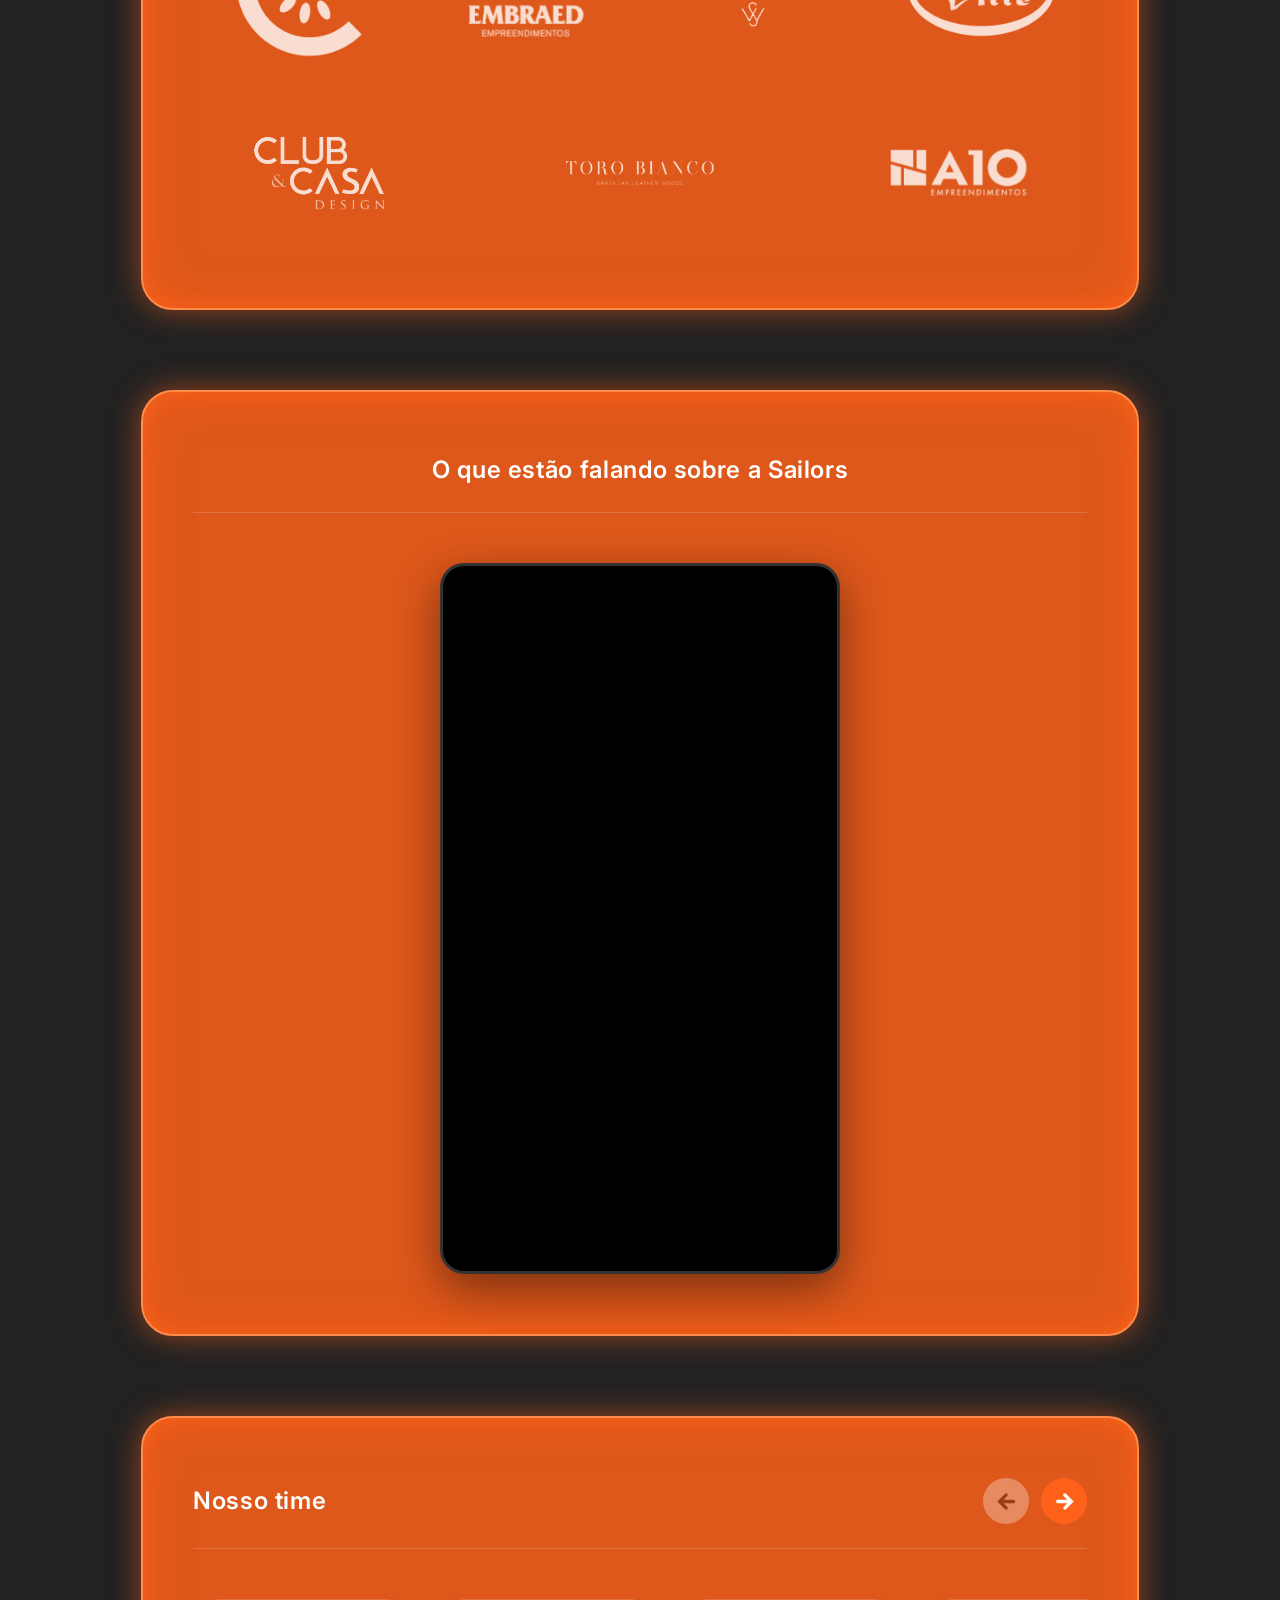
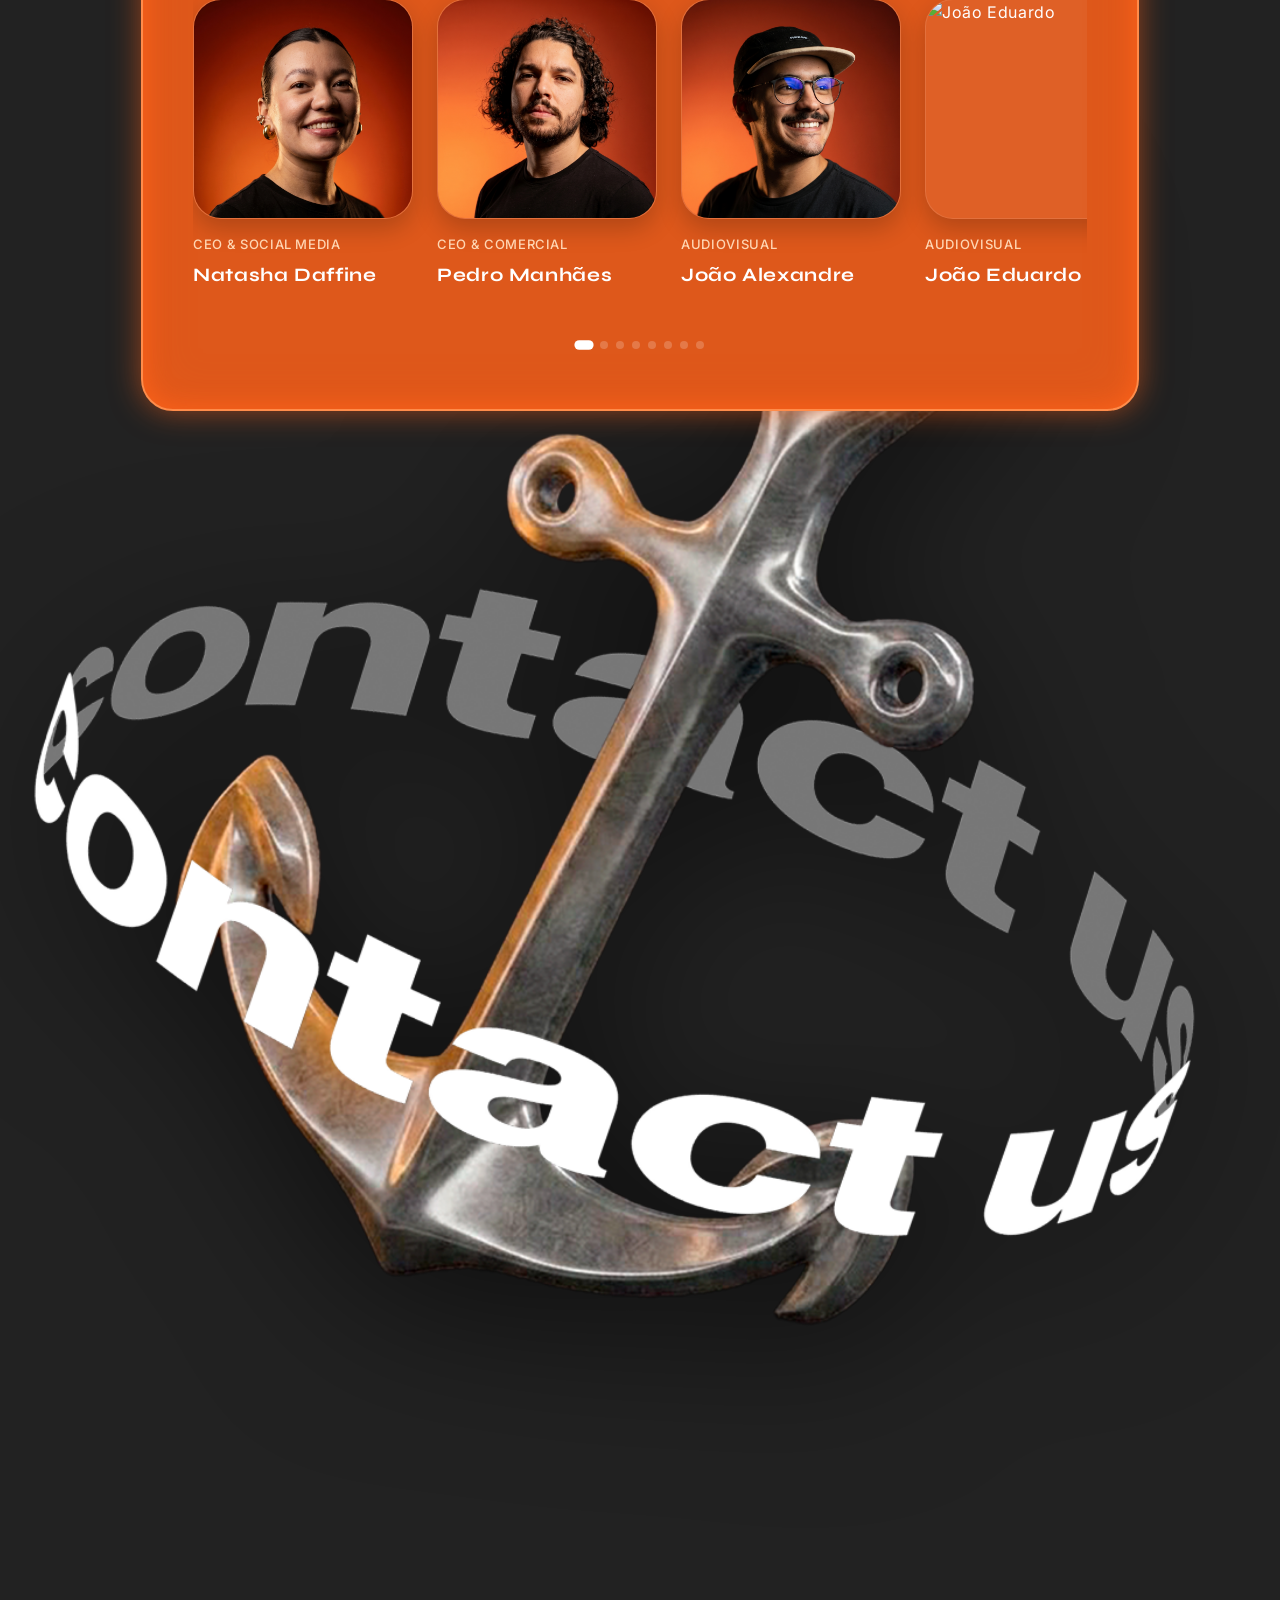
==== commit e6e25b95: "style: remove orange bottom gradient and teal glow bridge" ====
--- a/index.html
+++ b/index.html
@@ -500,8 +500,6 @@
             </div>
         </div>
 
-        <!-- Fade vertical gradient from orange to dark -->
-        <div class="boat-bottom-transition"></div>
     </section>
 
     <!-- SECTION 7: ÂNCORA + CONTATO (Centred anchor layout matching reference) -->
--- a/style.css
+++ b/style.css
@@ -933,19 +933,13 @@
 /* 10. SEÇÃO 6 — POR QUE ENTRAR NO NOSSO BARCO (Vibrant Orange, neon borders) */
 .section-boat {
     padding: 100px 48px 120px 48px;
-    background: linear-gradient(to bottom, var(--bg-dark) 0%, var(--bg-dark) 60px, var(--accent-orange) 500px, var(--accent-orange) 100%);
-    color: #1e1e1e;
+    background-color: var(--bg-dark);
+    color: var(--text-white);
     position: relative;
 }
 
 .boat-bottom-transition {
-    width: 100%;
-    height: 300px;
-    background: linear-gradient(to top, var(--bg-dark) 0%, var(--accent-orange) 100%);
-    position: absolute;
-    bottom: -300px;
-    left: 0;
-    z-index: 10;
+    display: none;
 }
 
 .boat-container {
@@ -1819,15 +1813,7 @@
 
 /* Glow bridge — Captures into Feeds */
 .section-carousel-captures::after {
-    content: '';
-    position: absolute;
-    bottom: -40px;
-    left: 30%;
-    width: 40%;
-    height: 80px;
-    background: radial-gradient(ellipse at center, rgba(38, 200, 187, 0.08) 0%, transparent 80%);
-    pointer-events: none;
-    z-index: 1;
+    display: none;
 }
 
 .section-carousel-captures { position: relative; }
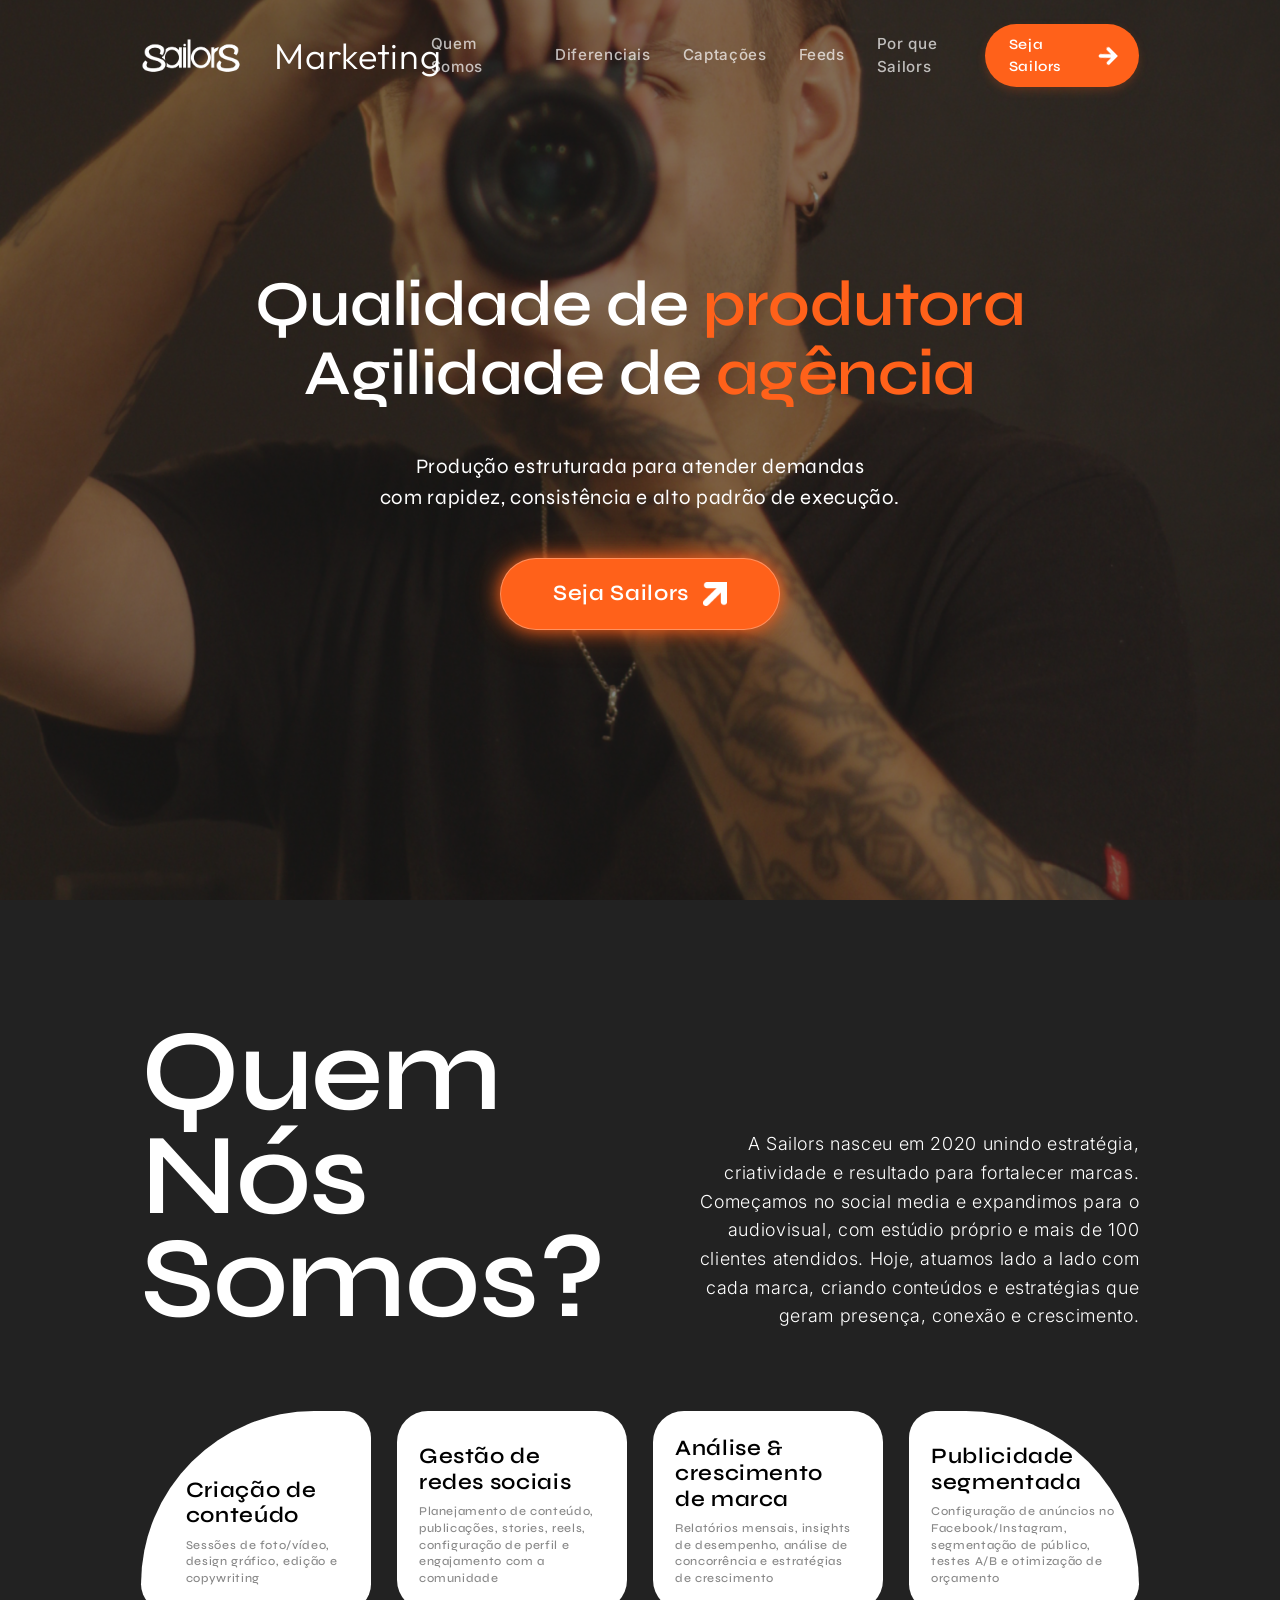
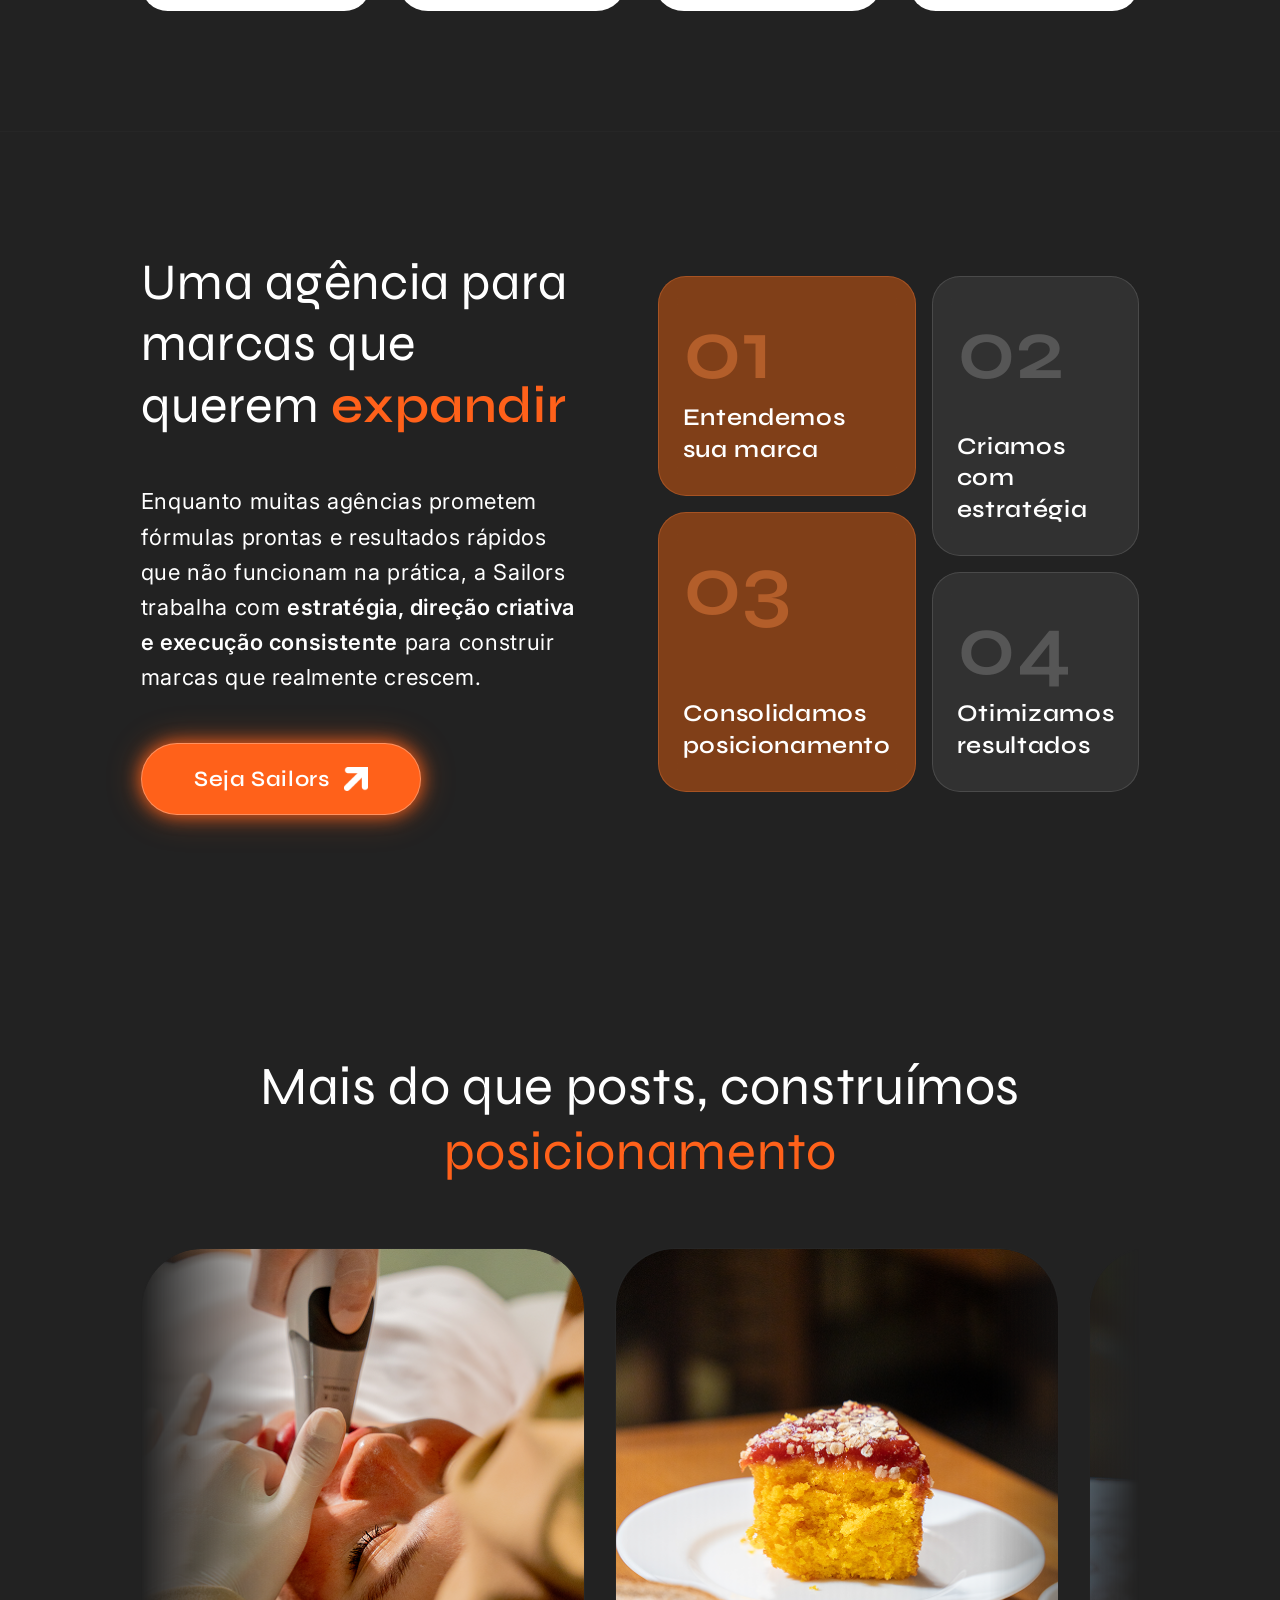
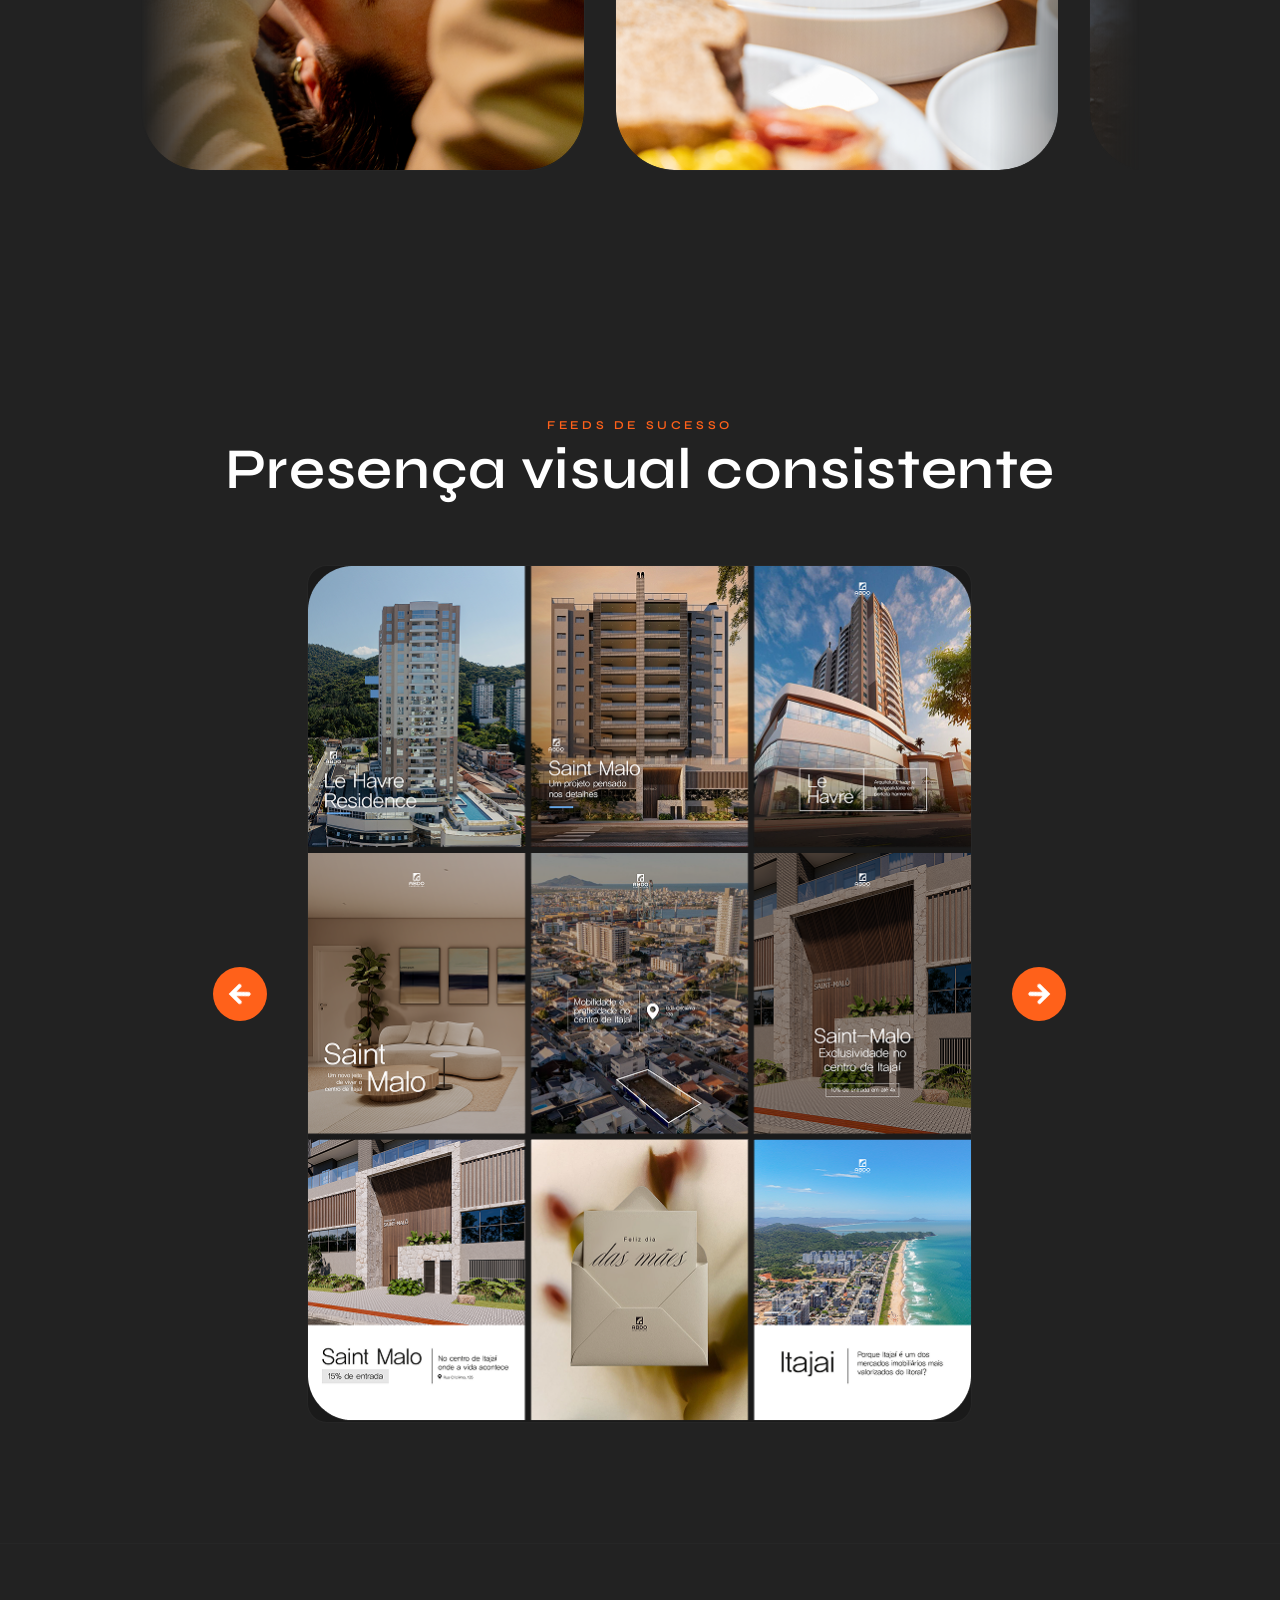
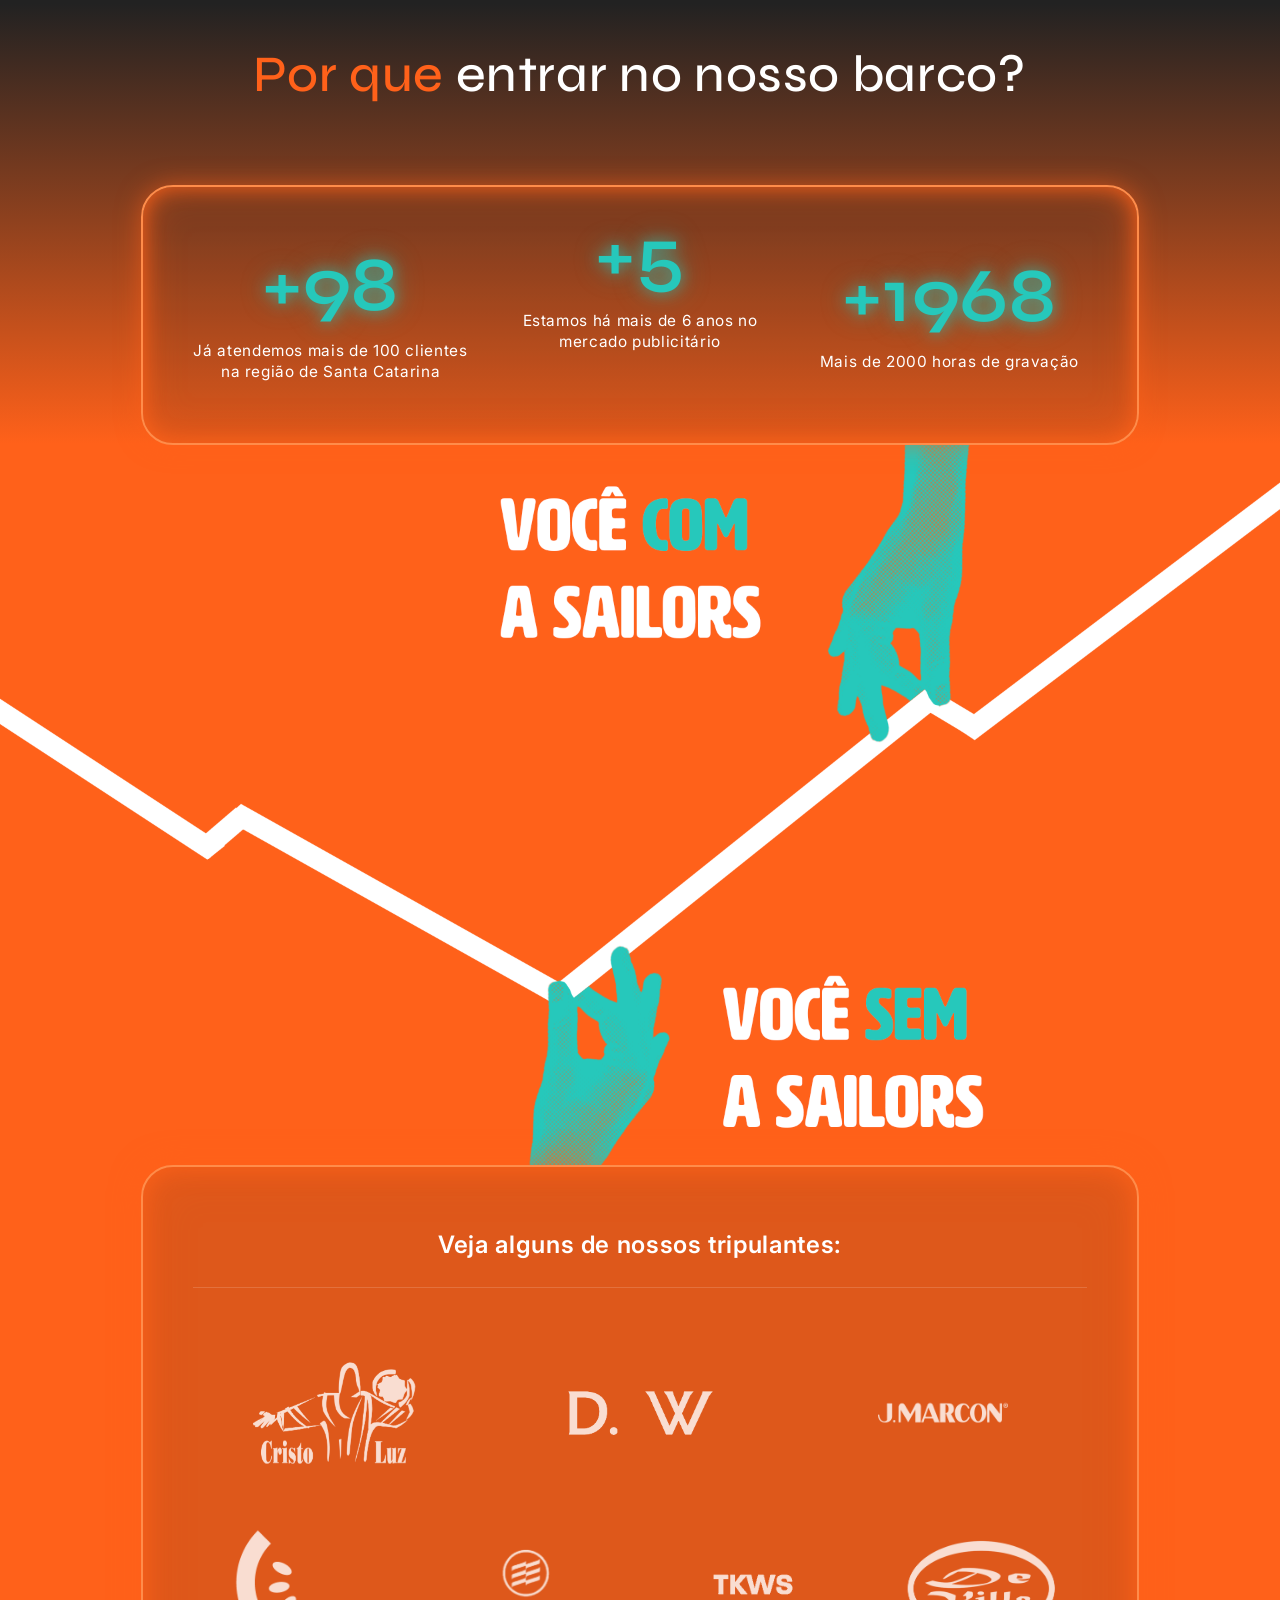
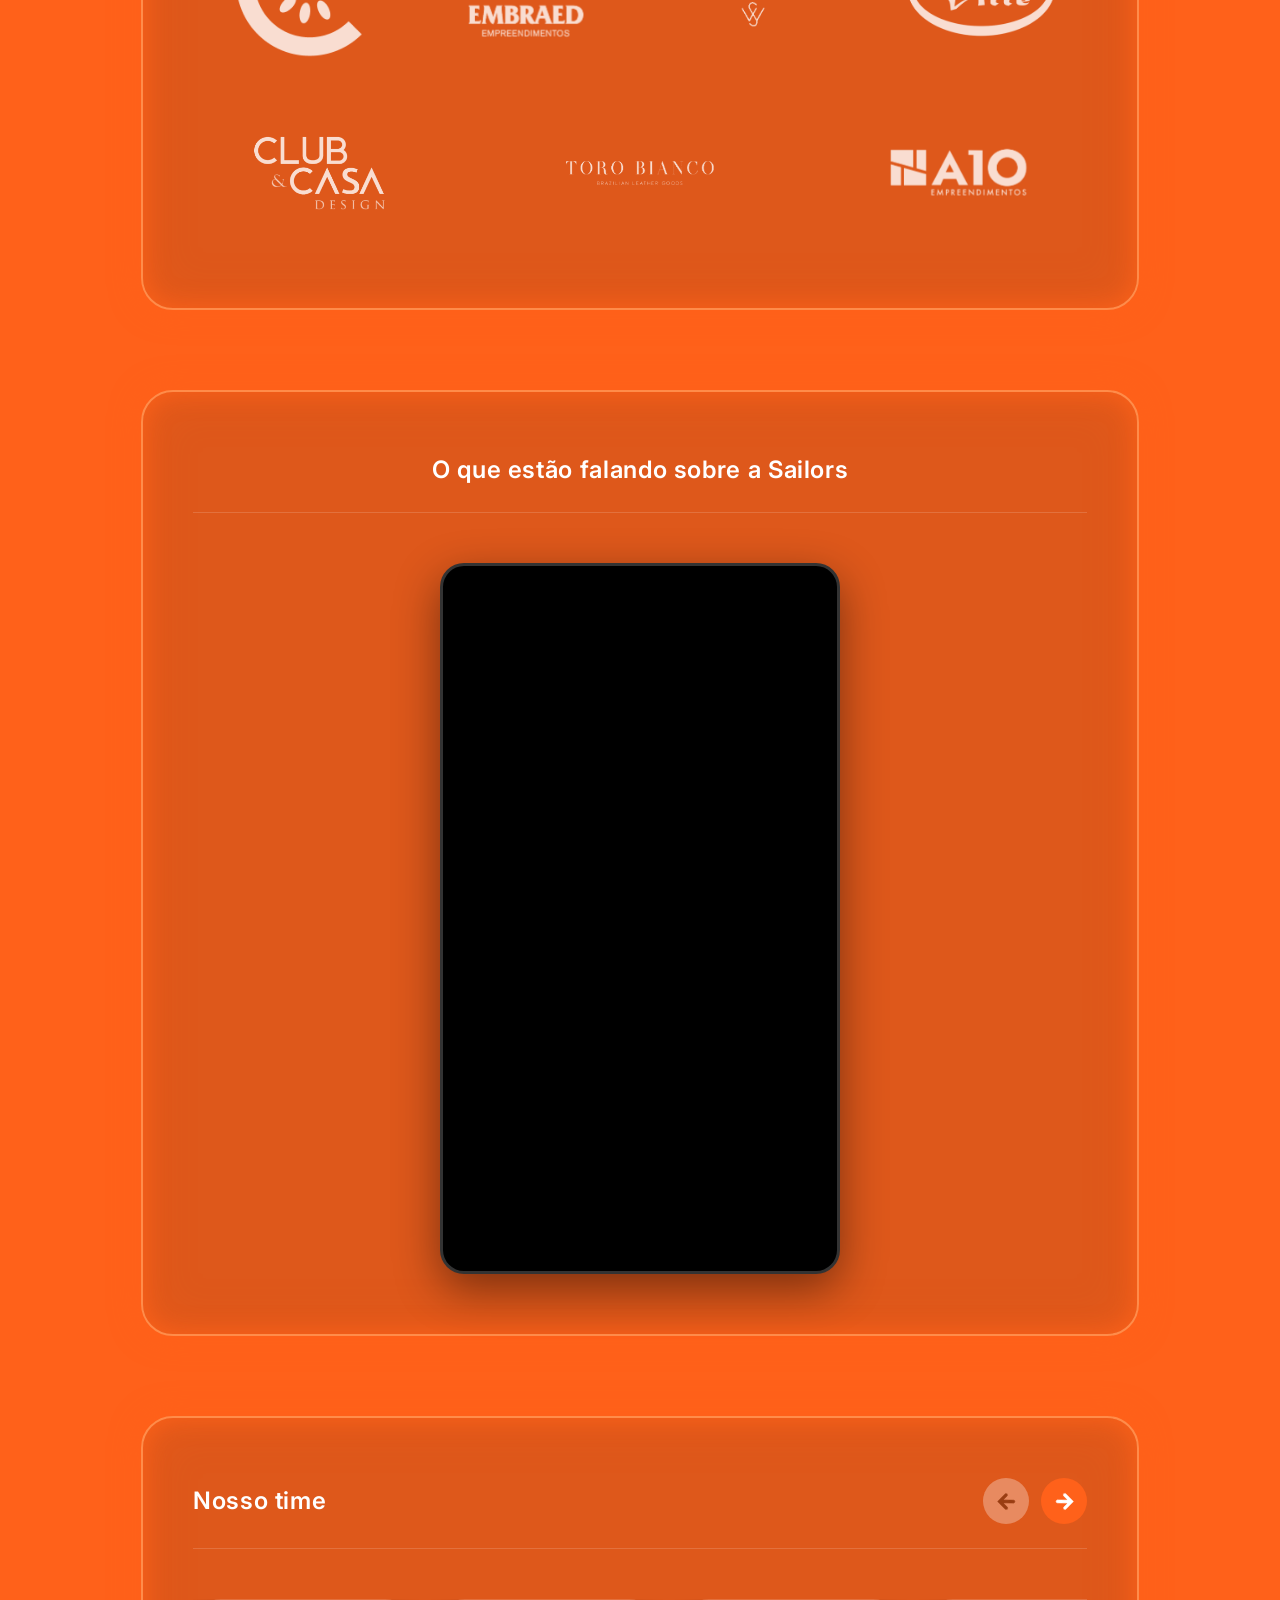
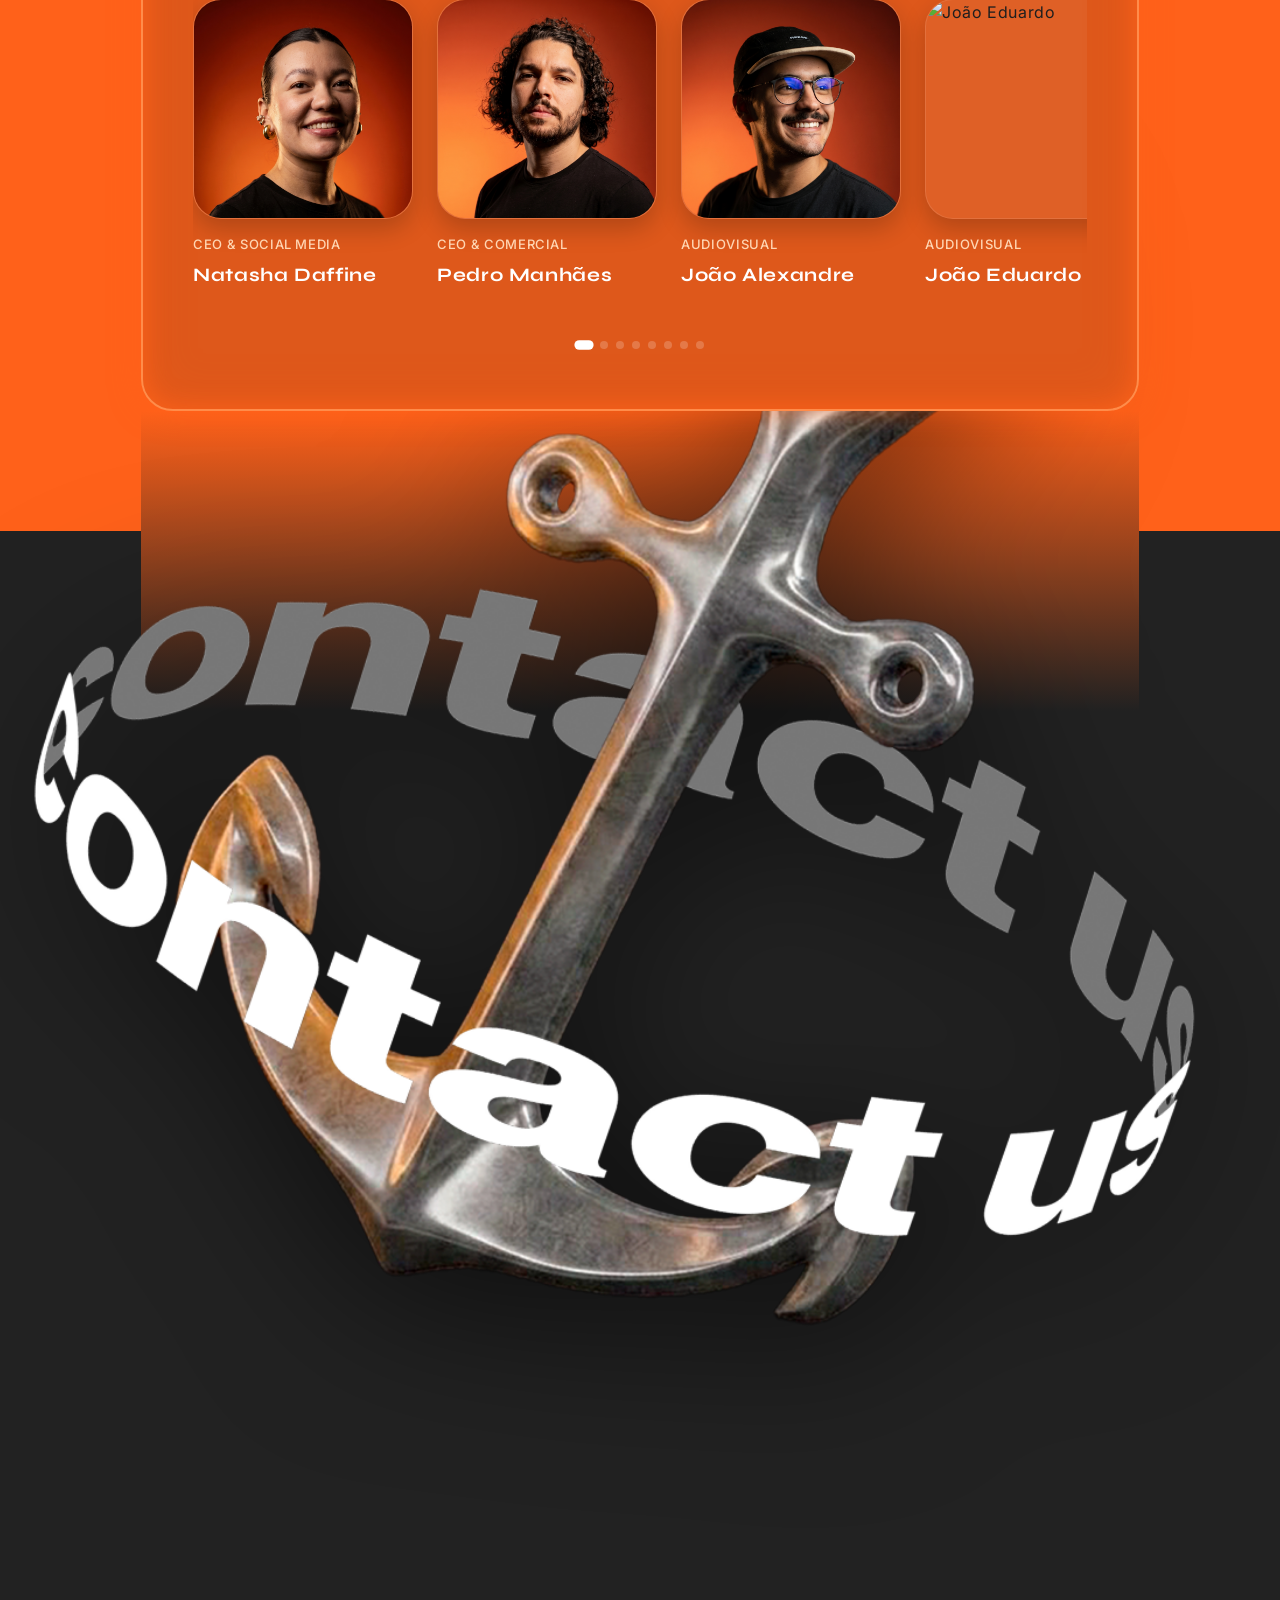
==== commit 5018a49d: "fix: restore boat section background gradient and remove radial orbs/glows from images" ====
--- a/index.html
+++ b/index.html
@@ -498,8 +498,9 @@
             <div class="anchor-visual-wrapper">
                 <img src="ancora.png" alt="Anchor" class="contact-anchor-img">
             </div>
-        </div>
-
+
+        <!-- Fade vertical gradient from orange to dark -->
+        <div class="boat-bottom-transition"></div>
     </section>
 
     <!-- SECTION 7: ÂNCORA + CONTATO (Centred anchor layout matching reference) -->
--- a/style.css
+++ b/style.css
@@ -487,32 +487,12 @@
 
 /* Glow environment top-left radial gradient */
 .section-about::before {
-    content: '';
-    position: absolute;
-    top: 0;
-    left: 0;
-    width: 100%;
-    height: 100%;
-    background: radial-gradient(circle 350px at 350px 350px, rgba(255, 97, 26, 0.45) 0%, rgba(255, 97, 26, 0.1) 60%, transparent 100%);
-    pointer-events: none;
-    z-index: 1;
+    display: none;
 }
 
 /* Subtle noise mask matching the gradient circle exactly */
 .section-about::after {
-    content: '';
-    position: absolute;
-    top: 0;
-    left: 0;
-    width: 100%;
-    height: 100%;
-    background-image: url("data:image/svg+xml,%3Csvg viewBox='0 0 200 200' xmlns='http://www.w3.org/2000/svg'%3E%3Cfilter id='noise'%3E%3CfeTurbulence type='fractalNoise' baseFrequency='0.8' numOctaves='3' stitchTiles='stitch'/%3E%3C/filter%3E%3Crect width='100%25' height='100%25' filter='url(%23noise)'/%3E%3C/svg%3E");
-    mask-image: radial-gradient(circle 350px at 350px 350px, black 0%, transparent 100%);
-    -webkit-mask-image: radial-gradient(circle 350px at 350px 350px, black 0%, transparent 100%);
-    opacity: 0.18;
-    mix-blend-mode: overlay;
-    pointer-events: none;
-    z-index: 2;
+    display: none;
 }
 
 .about-header {
@@ -933,13 +913,19 @@
 /* 10. SEÇÃO 6 — POR QUE ENTRAR NO NOSSO BARCO (Vibrant Orange, neon borders) */
 .section-boat {
     padding: 100px 48px 120px 48px;
-    background-color: var(--bg-dark);
-    color: var(--text-white);
+    background: linear-gradient(to bottom, var(--bg-dark) 0%, var(--bg-dark) 60px, var(--accent-orange) 500px, var(--accent-orange) 100%);
+    color: #1e1e1e;
     position: relative;
 }
 
 .boat-bottom-transition {
-    display: none;
+    width: 100%;
+    height: 300px;
+    background: linear-gradient(to top, var(--bg-dark) 0%, var(--accent-orange) 100%);
+    position: absolute;
+    bottom: -300px;
+    left: 0;
+    z-index: 10;
 }
 
 .boat-container {
@@ -1779,31 +1765,11 @@
 }
 
 .section-growth::after {
-    content: '';
-    position: absolute;
-    top: 15%;
-    right: 8%;
-    width: 300px;
-    height: 300px;
-    border-radius: 50%;
-    background: radial-gradient(circle, rgba(255, 97, 26, 0.15) 0%, transparent 70%);
-    pointer-events: none;
-    z-index: 0;
-    animation: floatOrb 8s ease-in-out infinite;
+    display: none;
 }
 
 .section-feeds::after {
-    content: '';
-    position: absolute;
-    bottom: 10%;
-    left: 5%;
-    width: 250px;
-    height: 250px;
-    border-radius: 50%;
-    background: radial-gradient(circle, rgba(38, 200, 187, 0.1) 0%, transparent 70%);
-    pointer-events: none;
-    z-index: 0;
-    animation: floatOrbSlow 10s ease-in-out infinite;
+    display: none;
 }
 
 .section-growth { position: relative; }
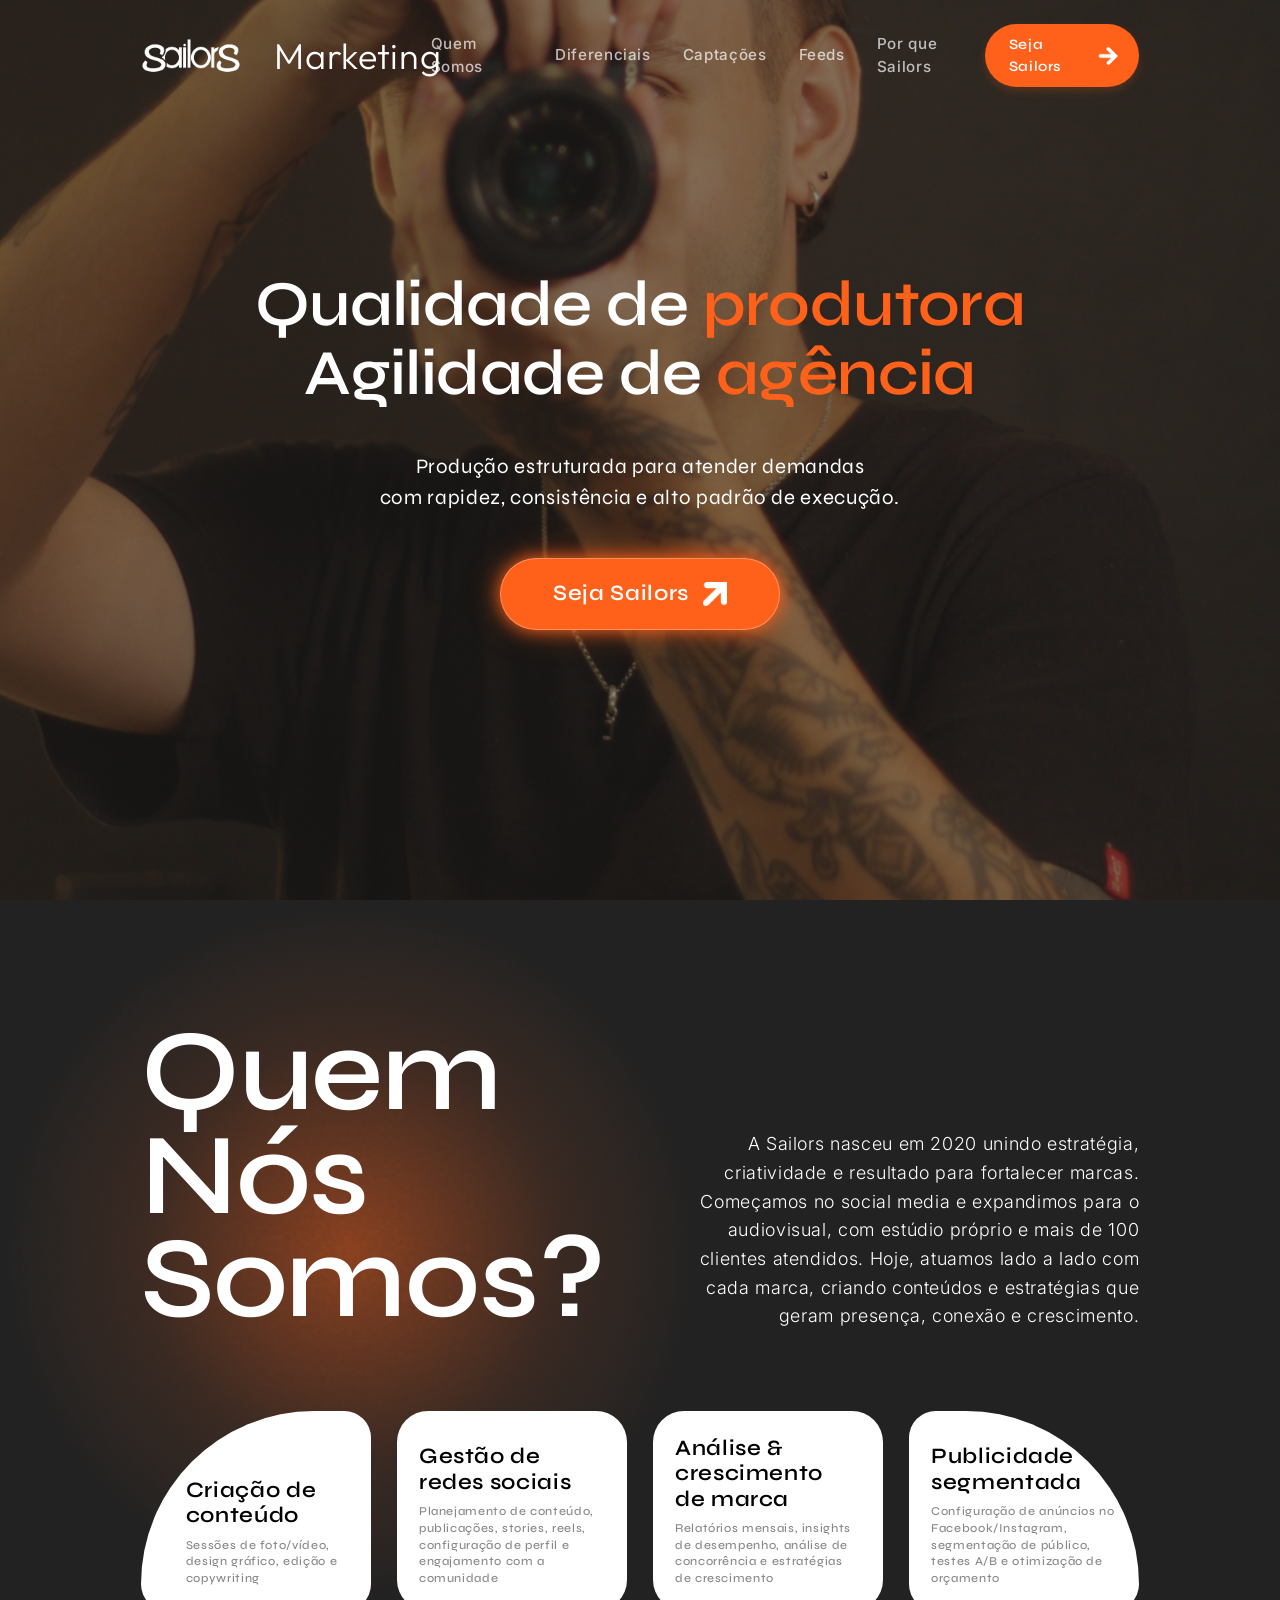
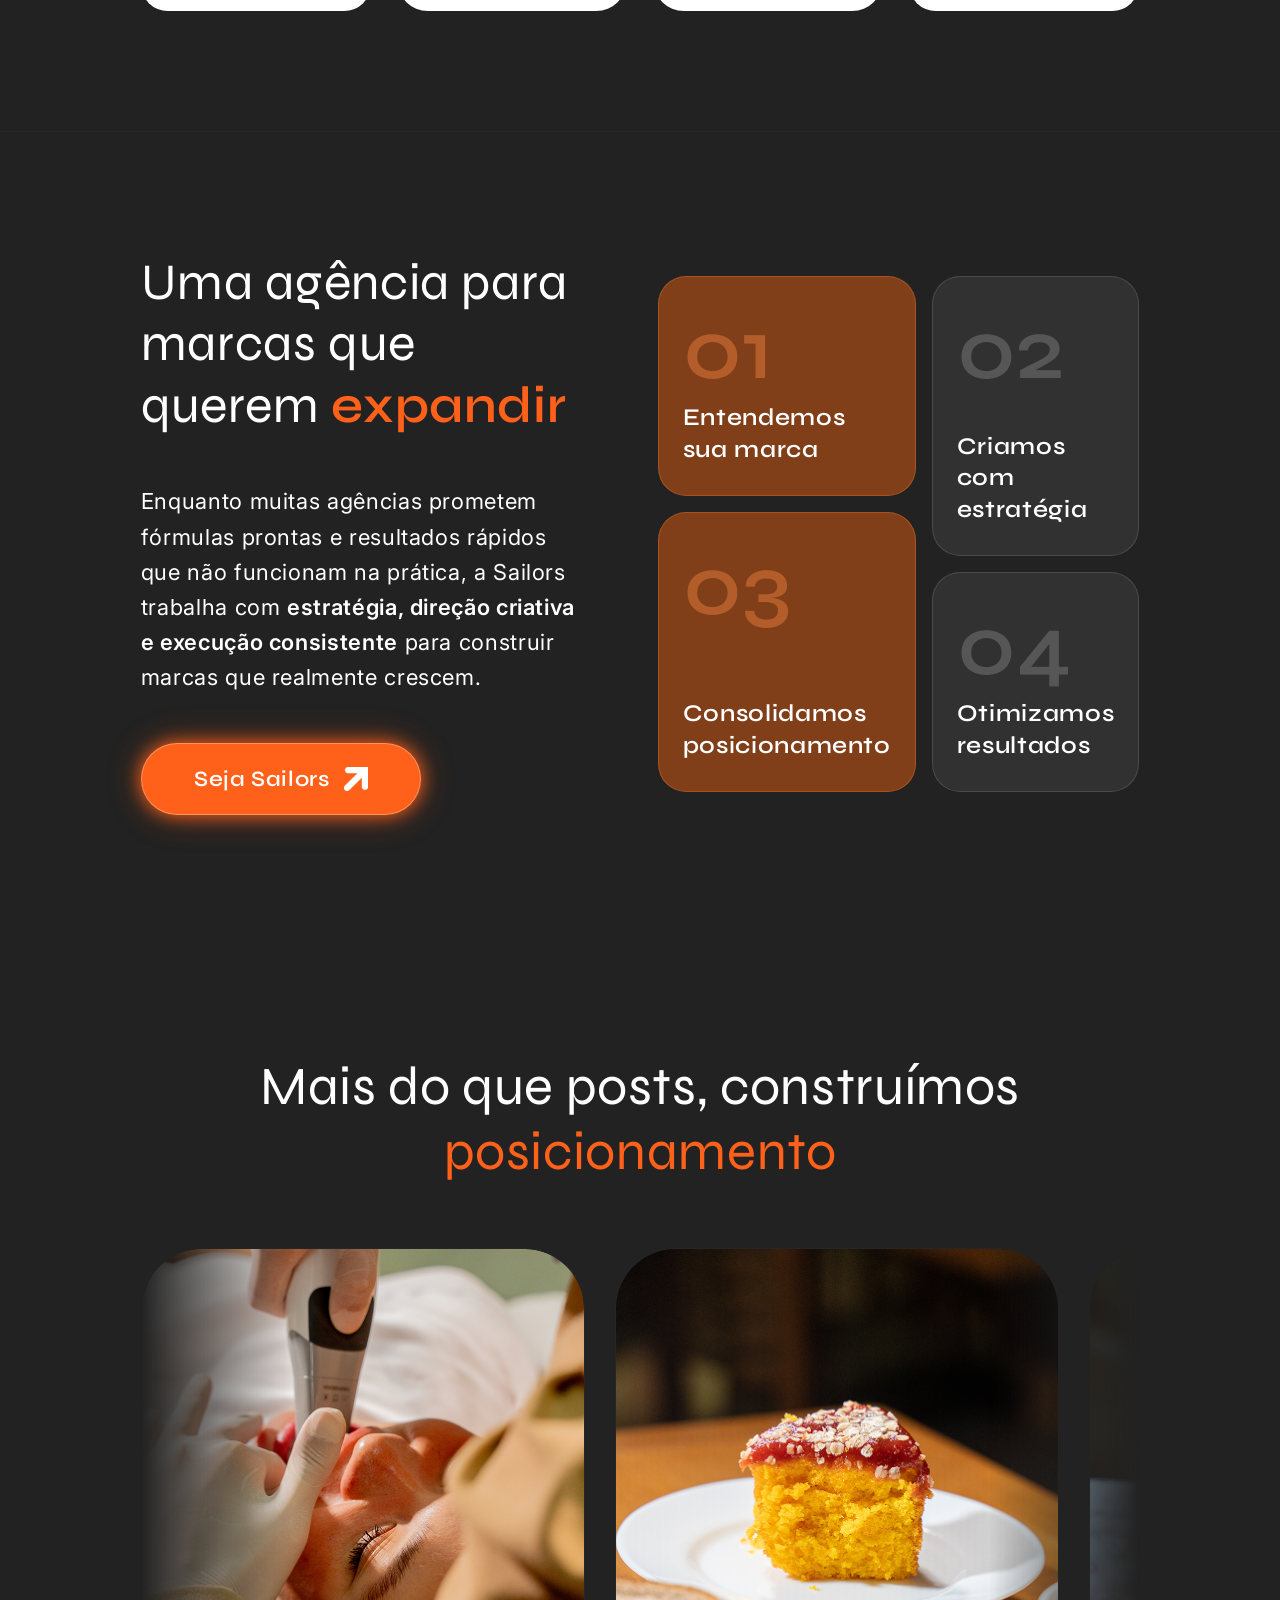
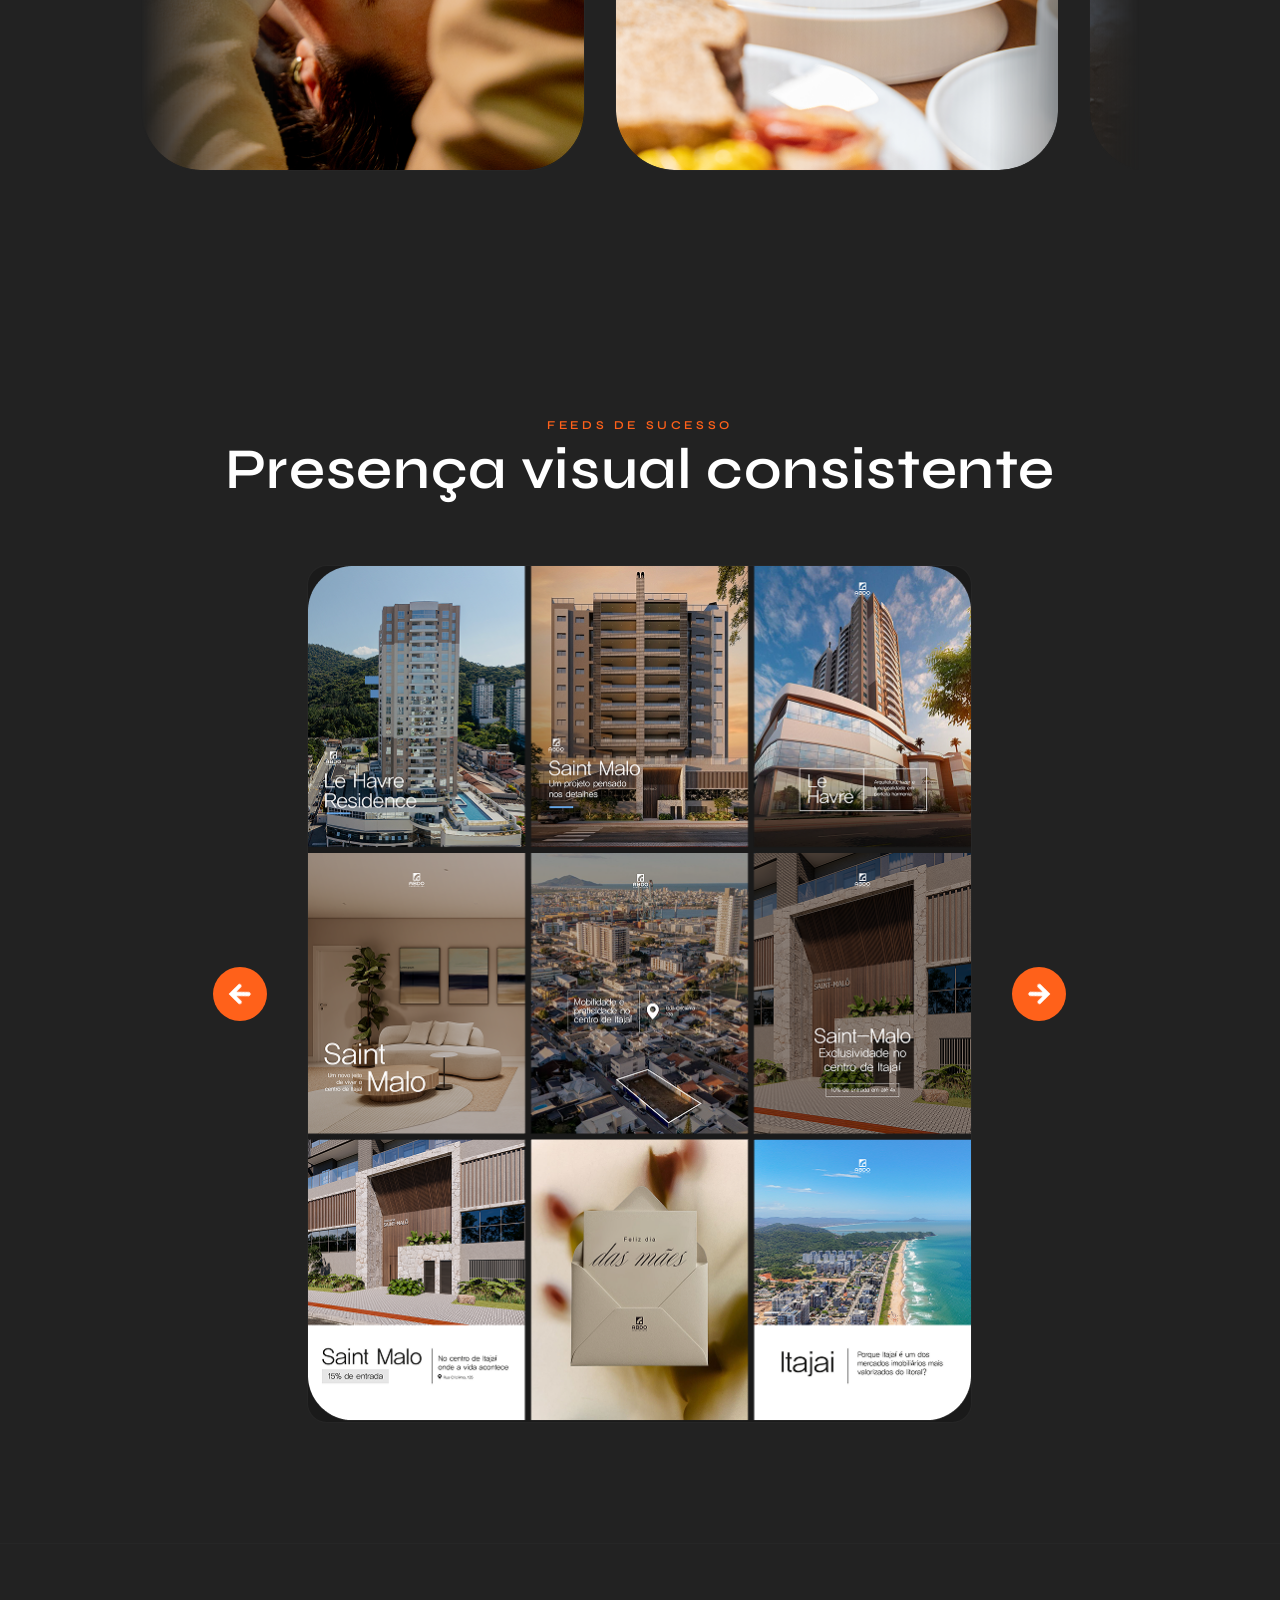
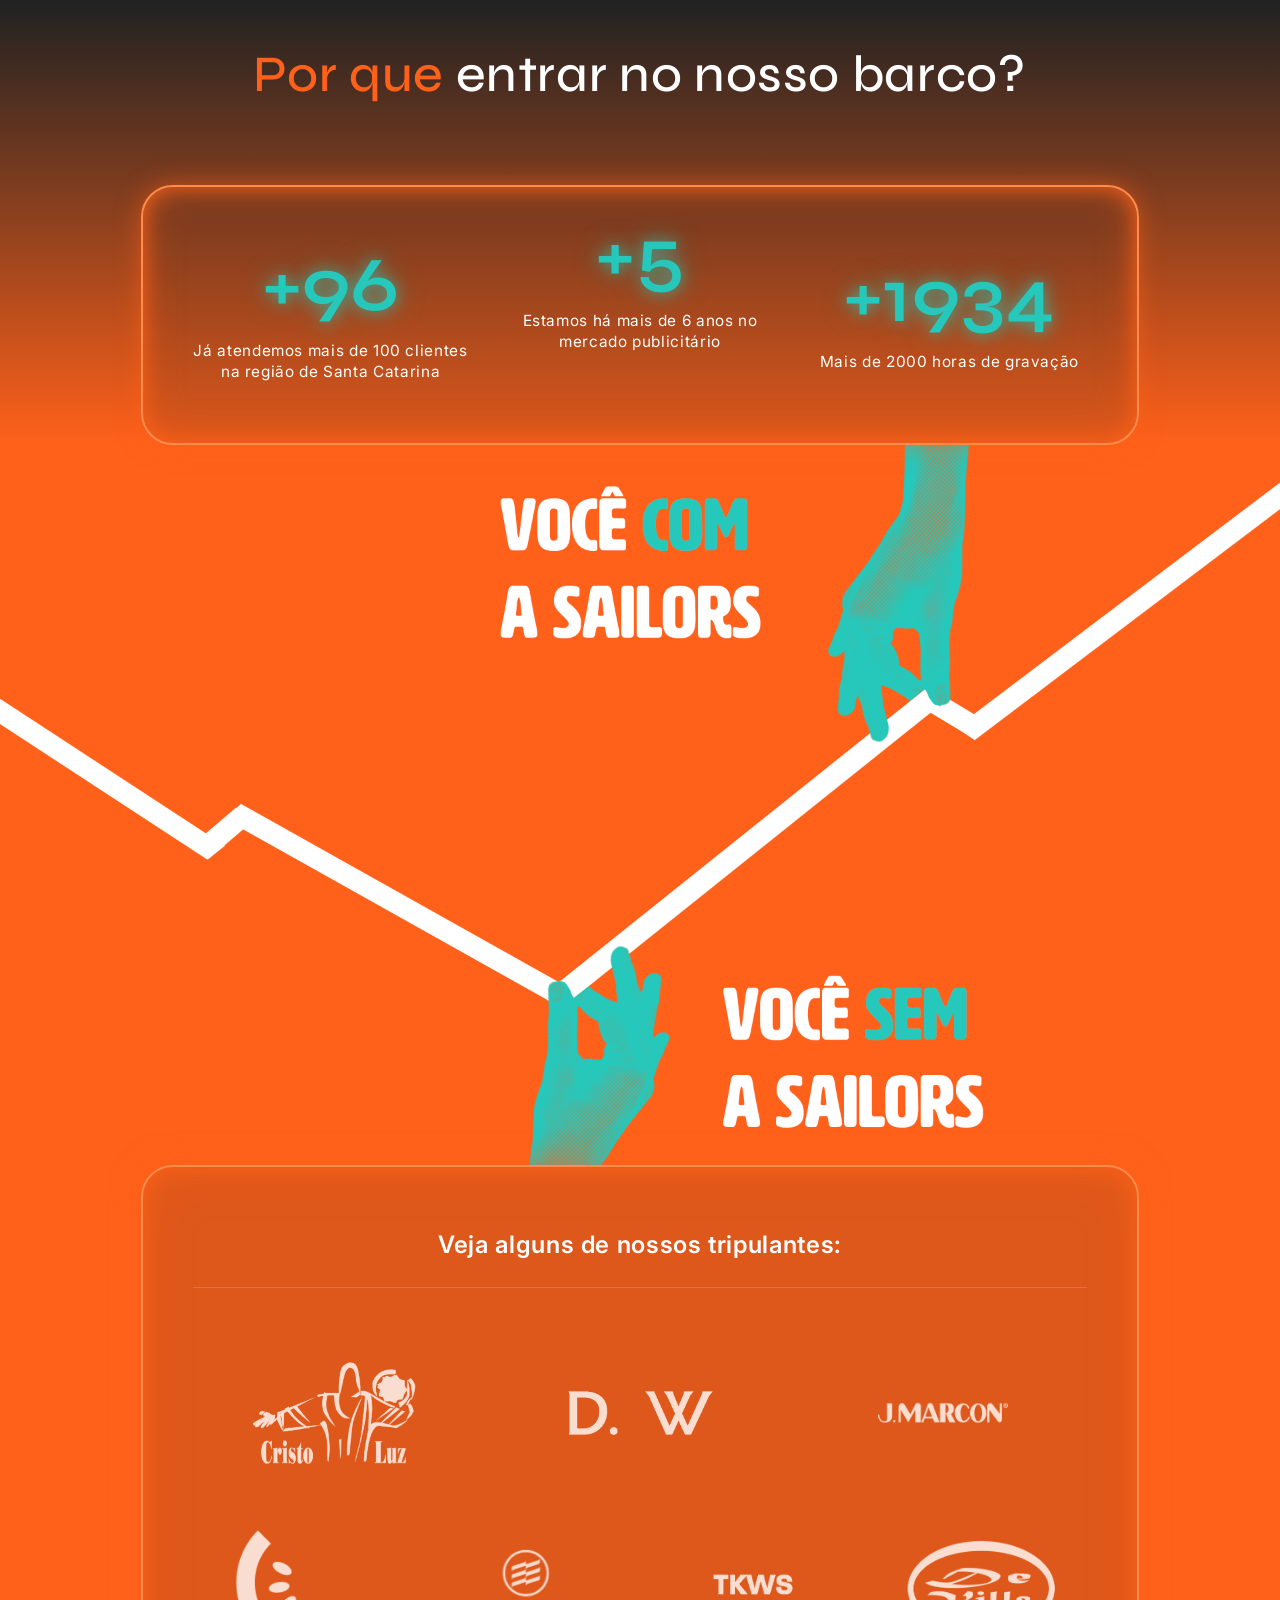
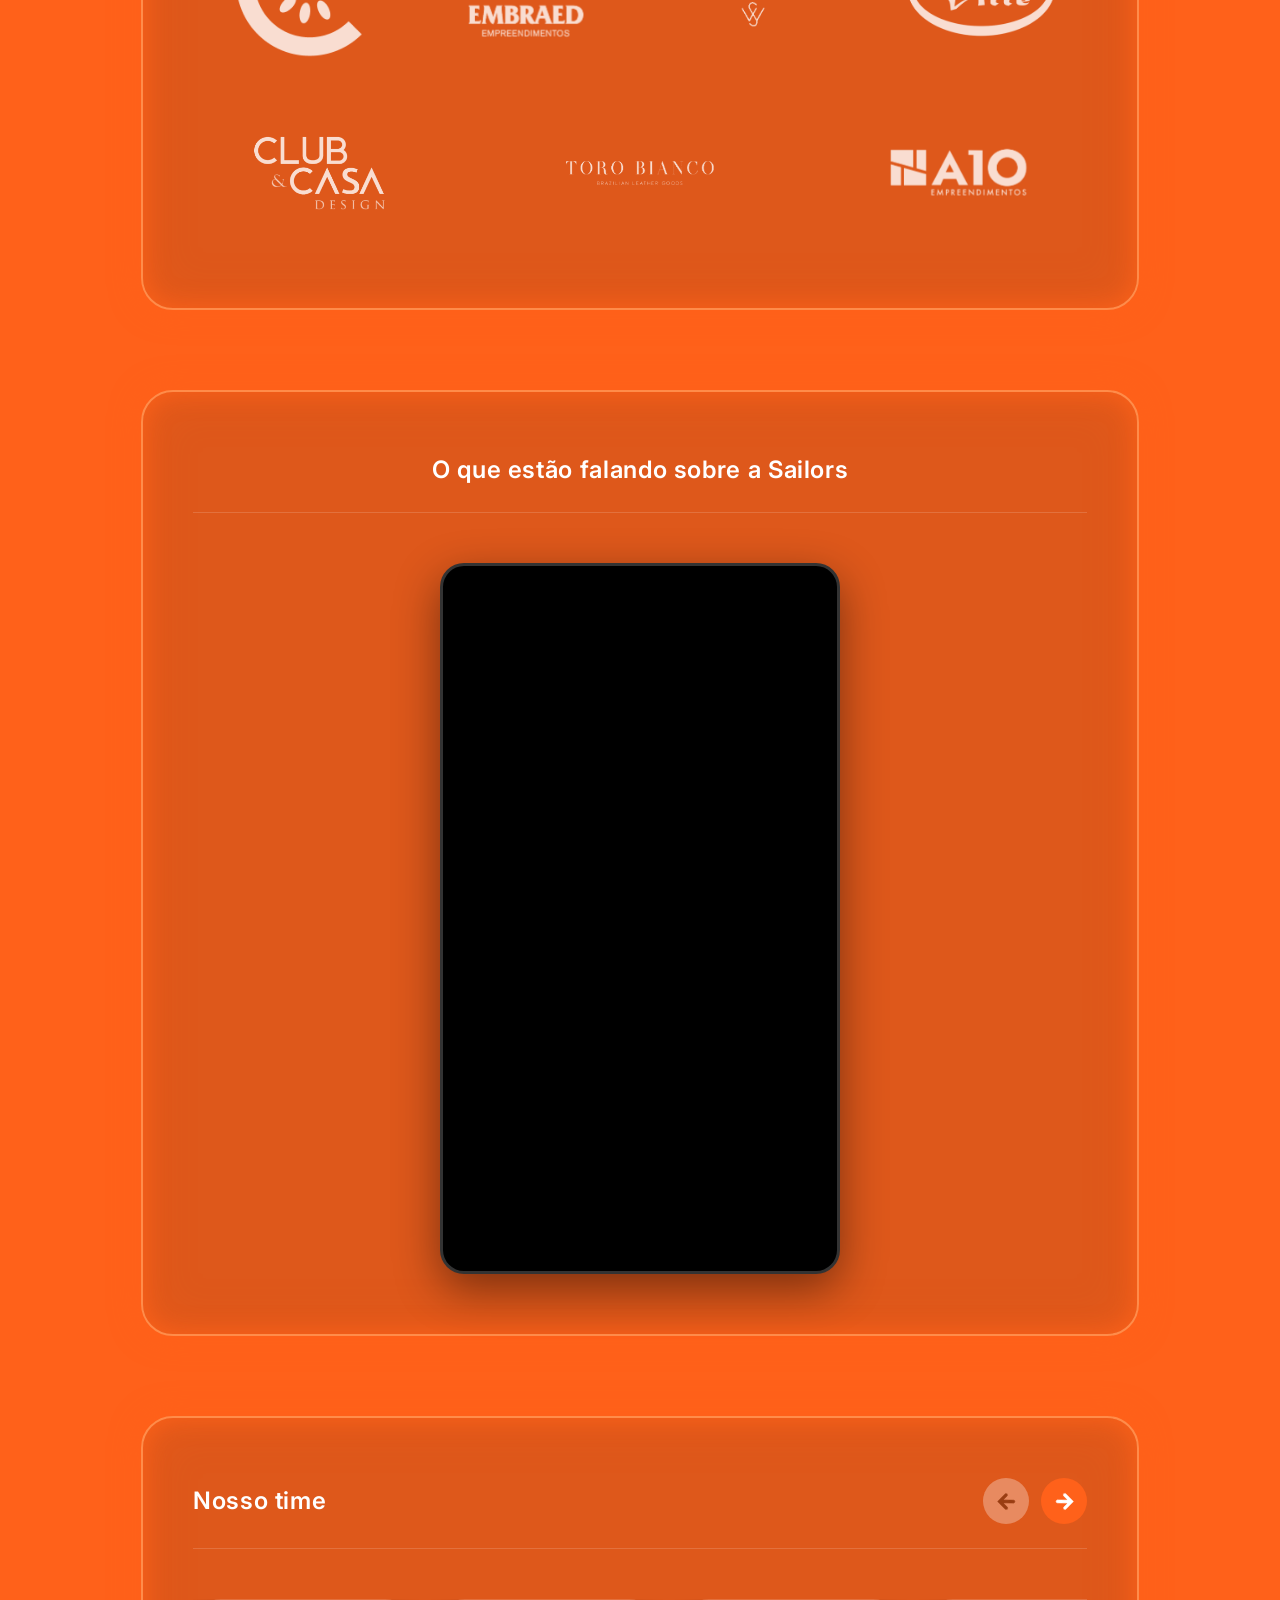
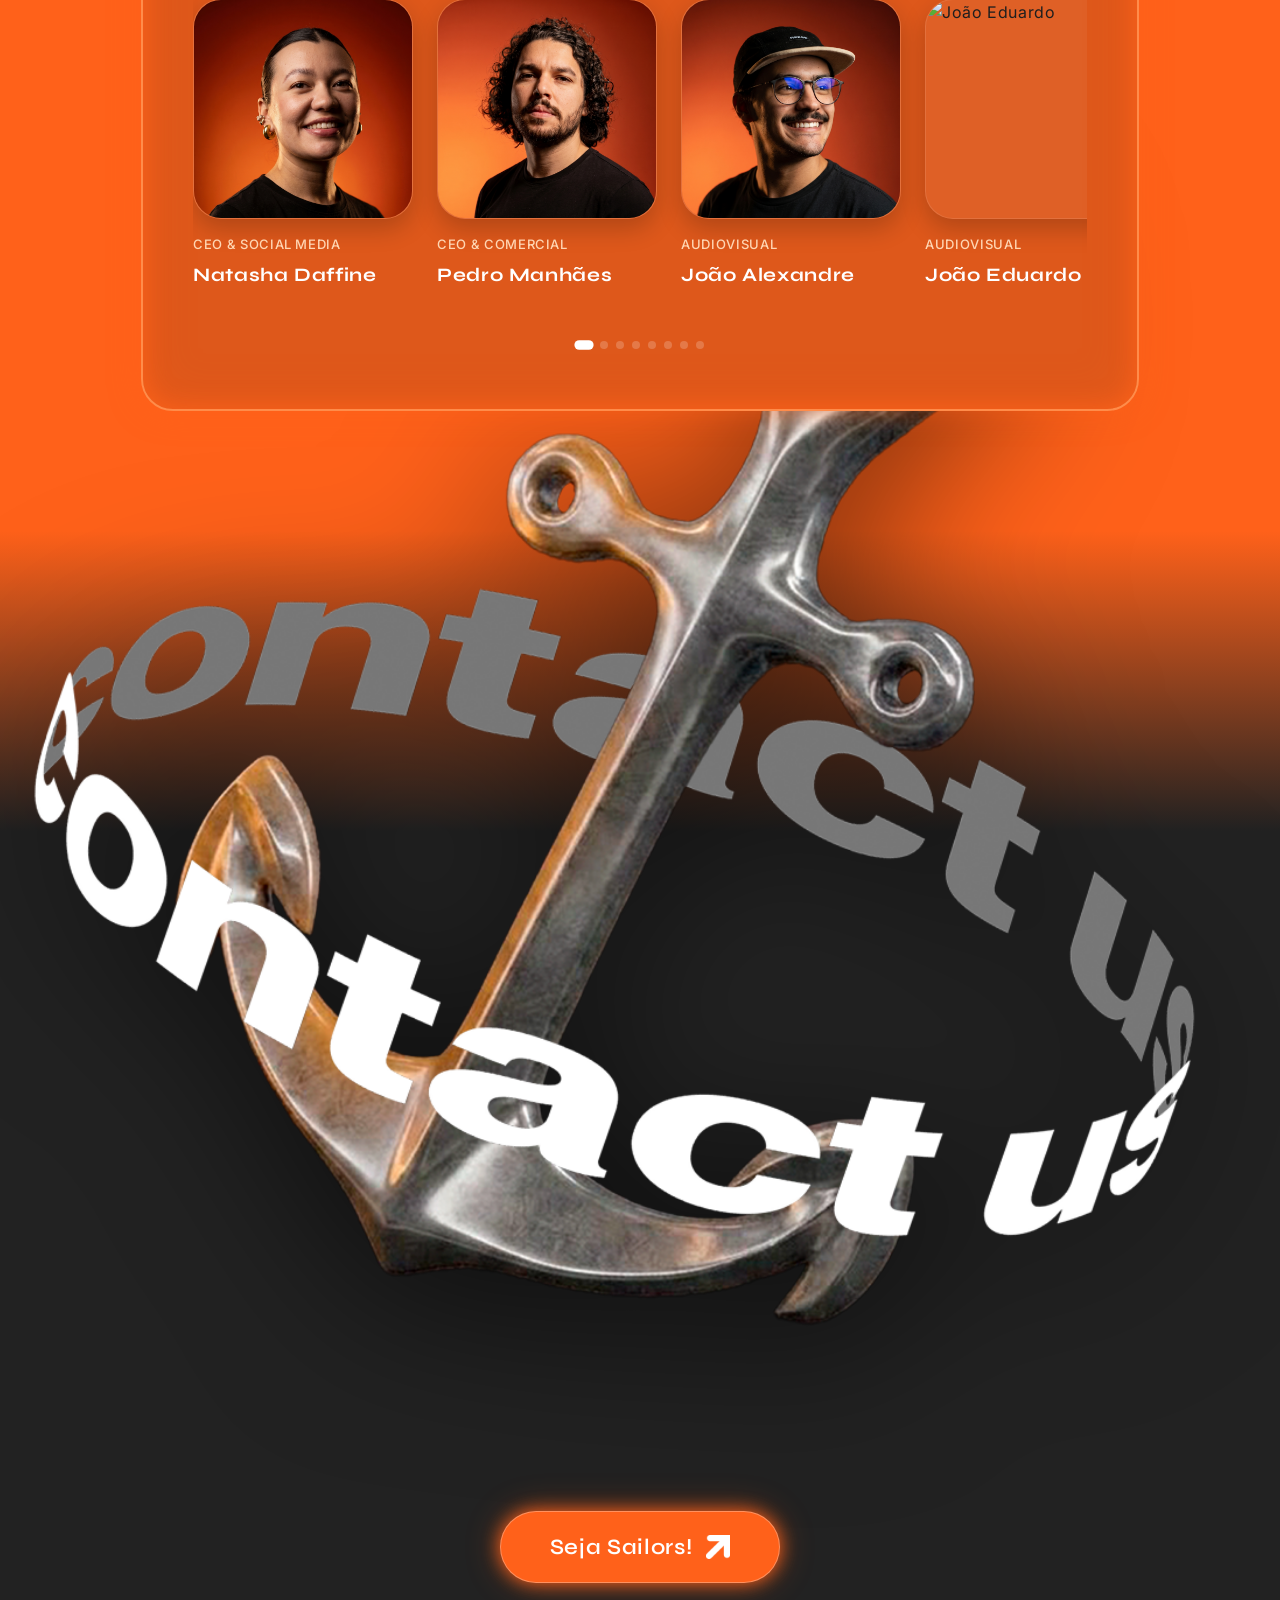
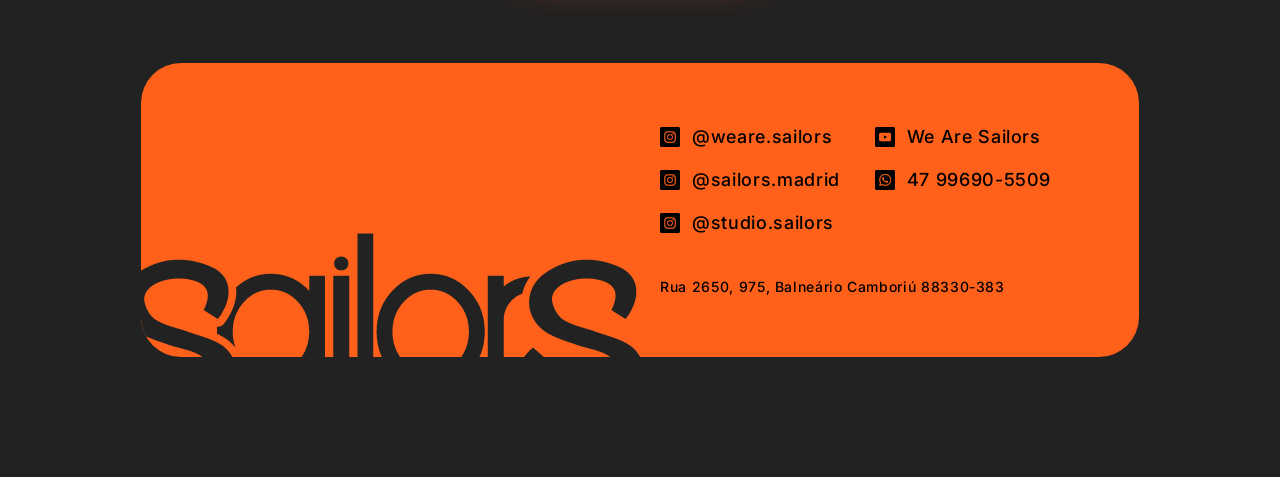
==== commit feb5c2cc: "fix: restore boat container closing div, restore box background colors, and only disable requested b" ====
--- a/index.html
+++ b/index.html
@@ -498,6 +498,7 @@
             <div class="anchor-visual-wrapper">
                 <img src="ancora.png" alt="Anchor" class="contact-anchor-img">
             </div>
+        </div>
 
         <!-- Fade vertical gradient from orange to dark -->
         <div class="boat-bottom-transition"></div>
--- a/style.css
+++ b/style.css
@@ -487,12 +487,32 @@
 
 /* Glow environment top-left radial gradient */
 .section-about::before {
-    display: none;
+    content: '';
+    position: absolute;
+    top: 0;
+    left: 0;
+    width: 100%;
+    height: 100%;
+    background: radial-gradient(circle 350px at 350px 350px, rgba(255, 97, 26, 0.45) 0%, rgba(255, 97, 26, 0.1) 60%, transparent 100%);
+    pointer-events: none;
+    z-index: 1;
 }
 
 /* Subtle noise mask matching the gradient circle exactly */
 .section-about::after {
-    display: none;
+    content: '';
+    position: absolute;
+    top: 0;
+    left: 0;
+    width: 100%;
+    height: 100%;
+    background-image: url("data:image/svg+xml,%3Csvg viewBox='0 0 200 200' xmlns='http://www.w3.org/2000/svg'%3E%3Cfilter id='noise'%3E%3CfeTurbulence type='fractalNoise' baseFrequency='0.8' numOctaves='3' stitchTiles='stitch'/%3E%3C/filter%3E%3Crect width='100%25' height='100%25' filter='url(%23noise)'/%3E%3C/svg%3E");
+    mask-image: radial-gradient(circle 350px at 350px 350px, black 0%, transparent 100%);
+    -webkit-mask-image: radial-gradient(circle 350px at 350px 350px, black 0%, transparent 100%);
+    opacity: 0.18;
+    mix-blend-mode: overlay;
+    pointer-events: none;
+    z-index: 2;
 }
 
 .about-header {
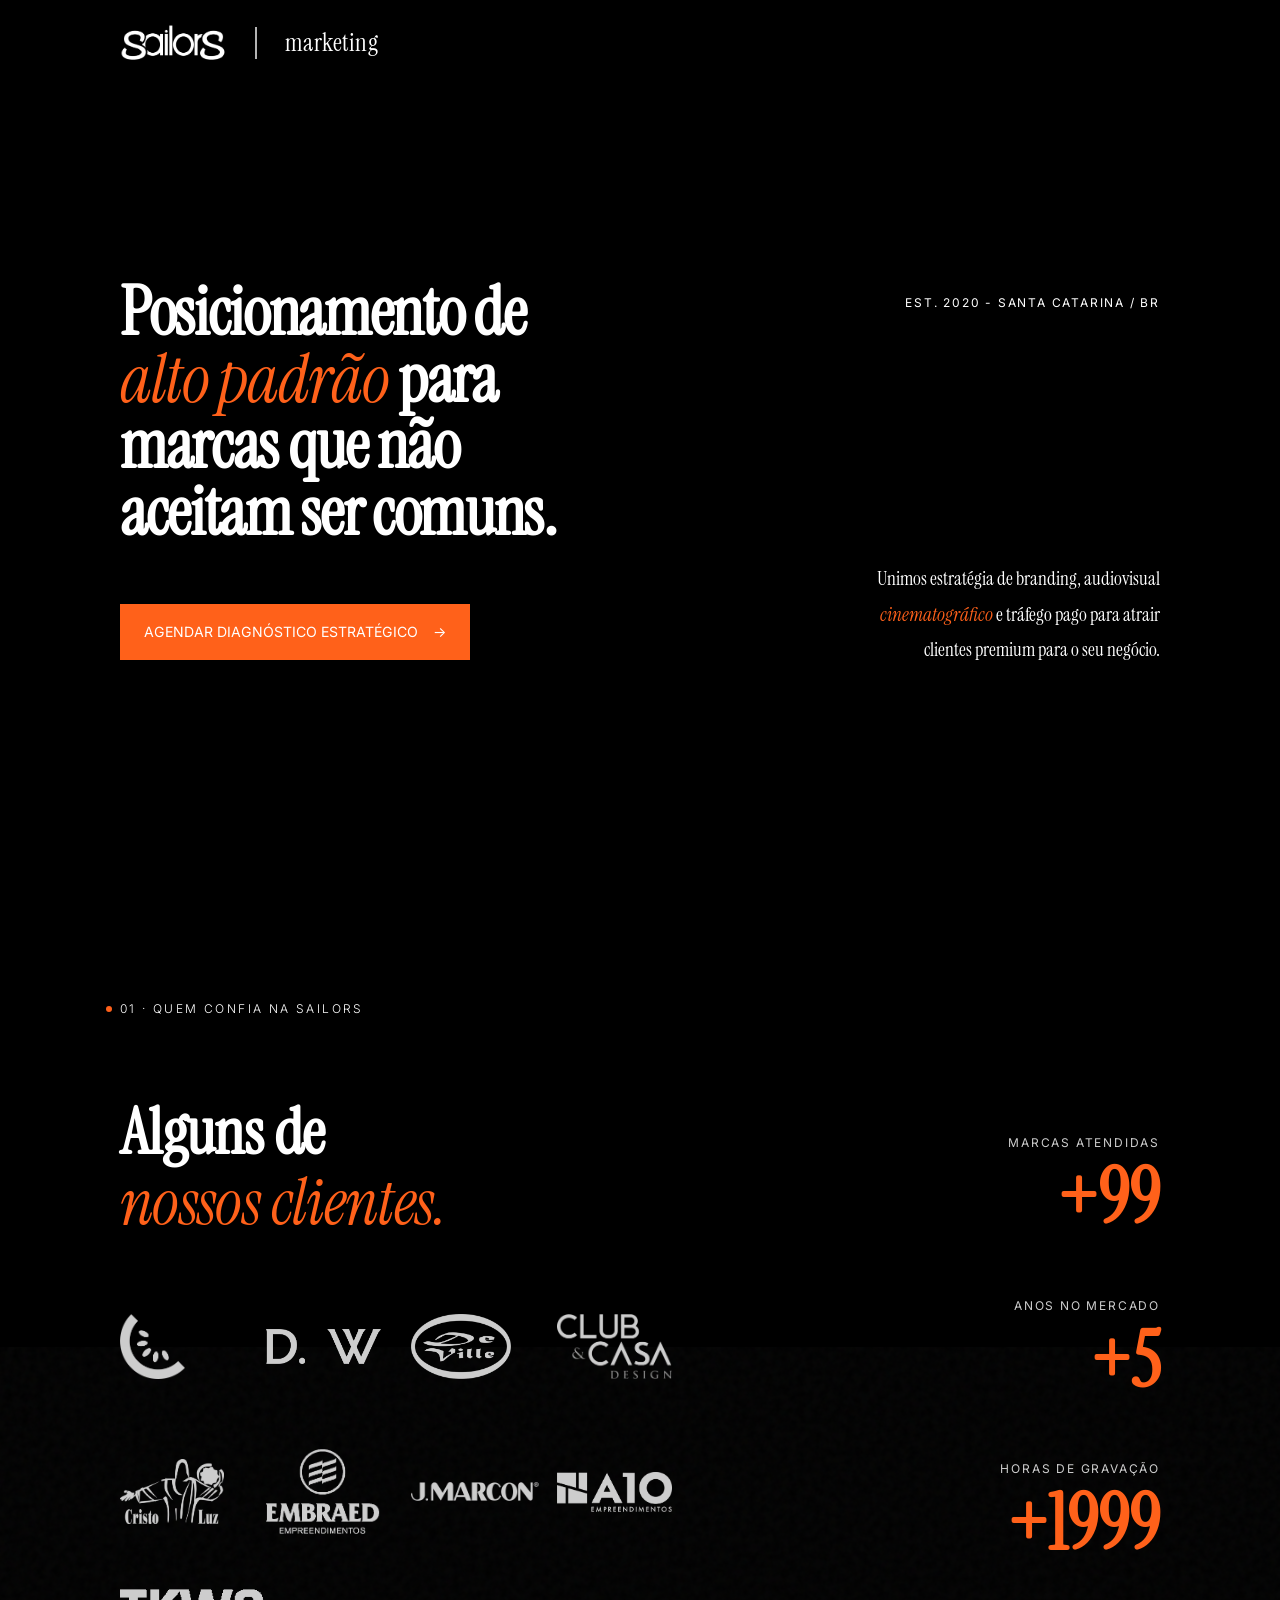
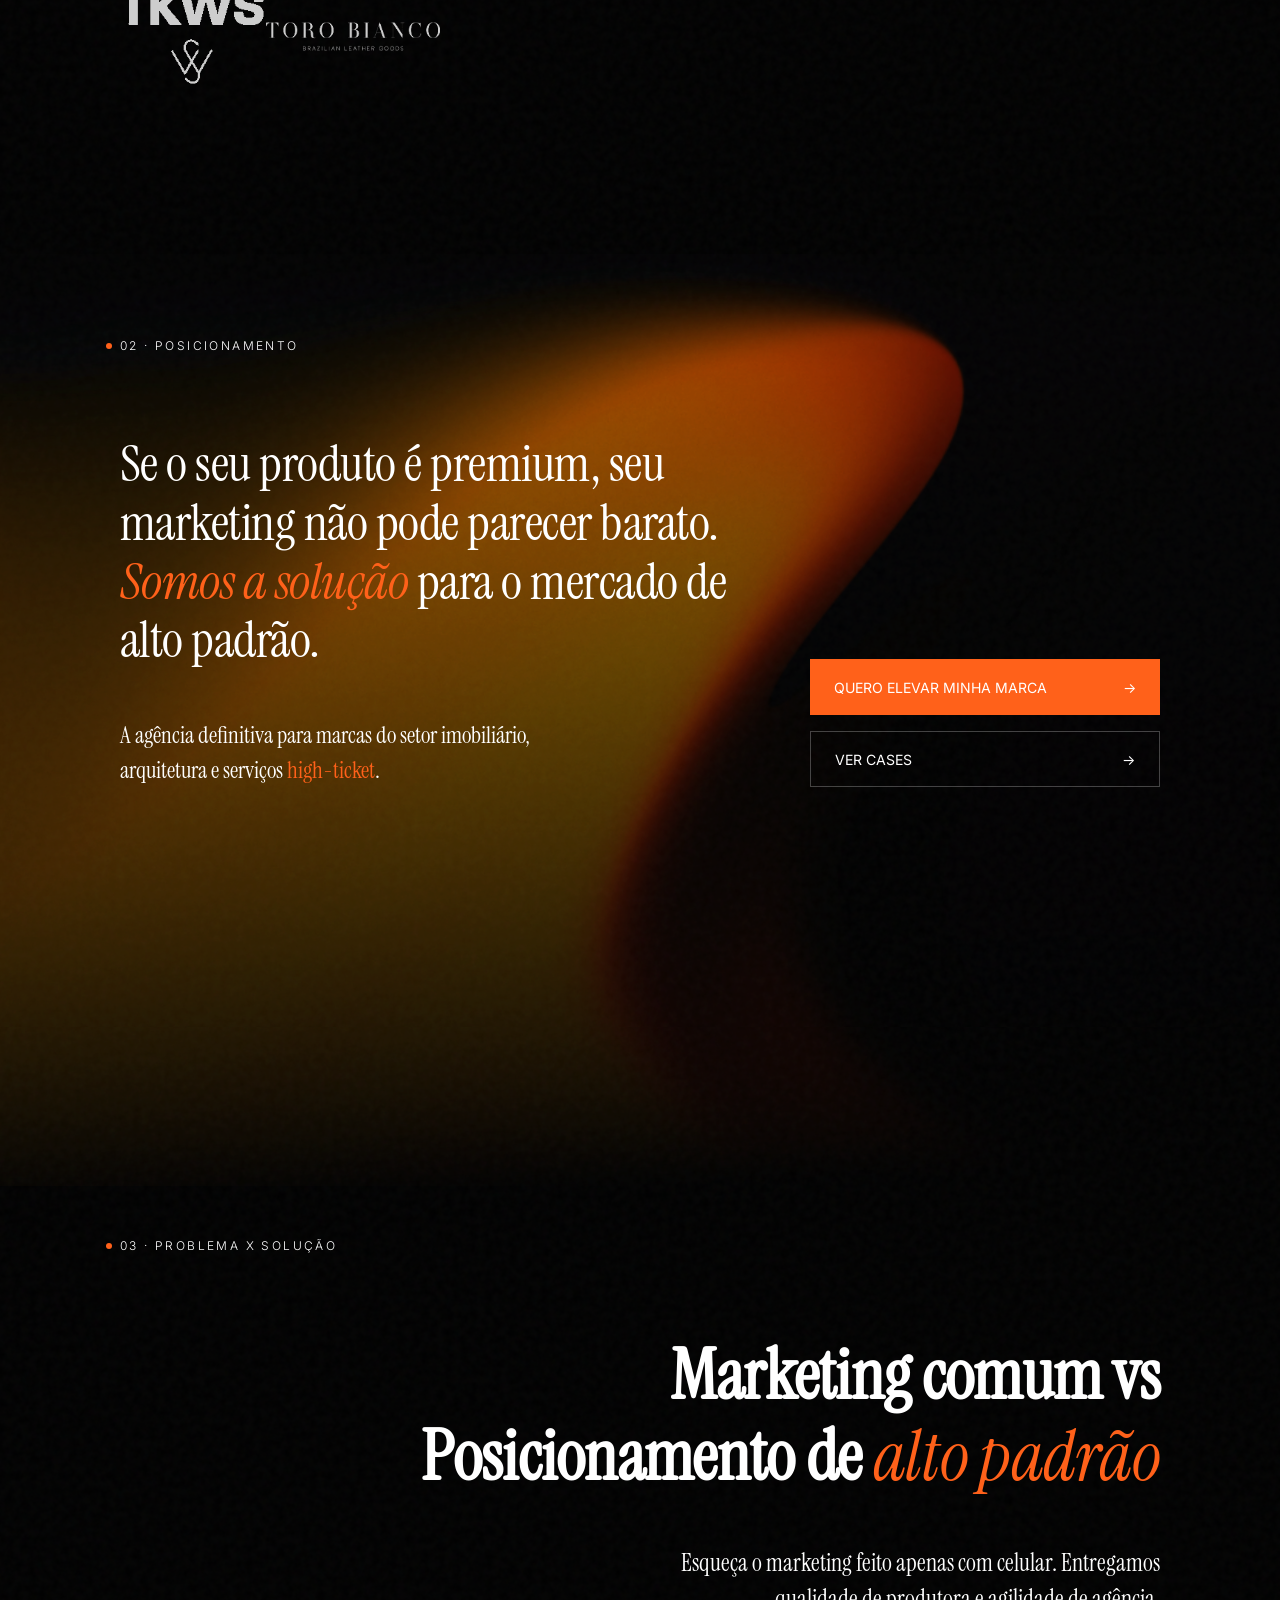
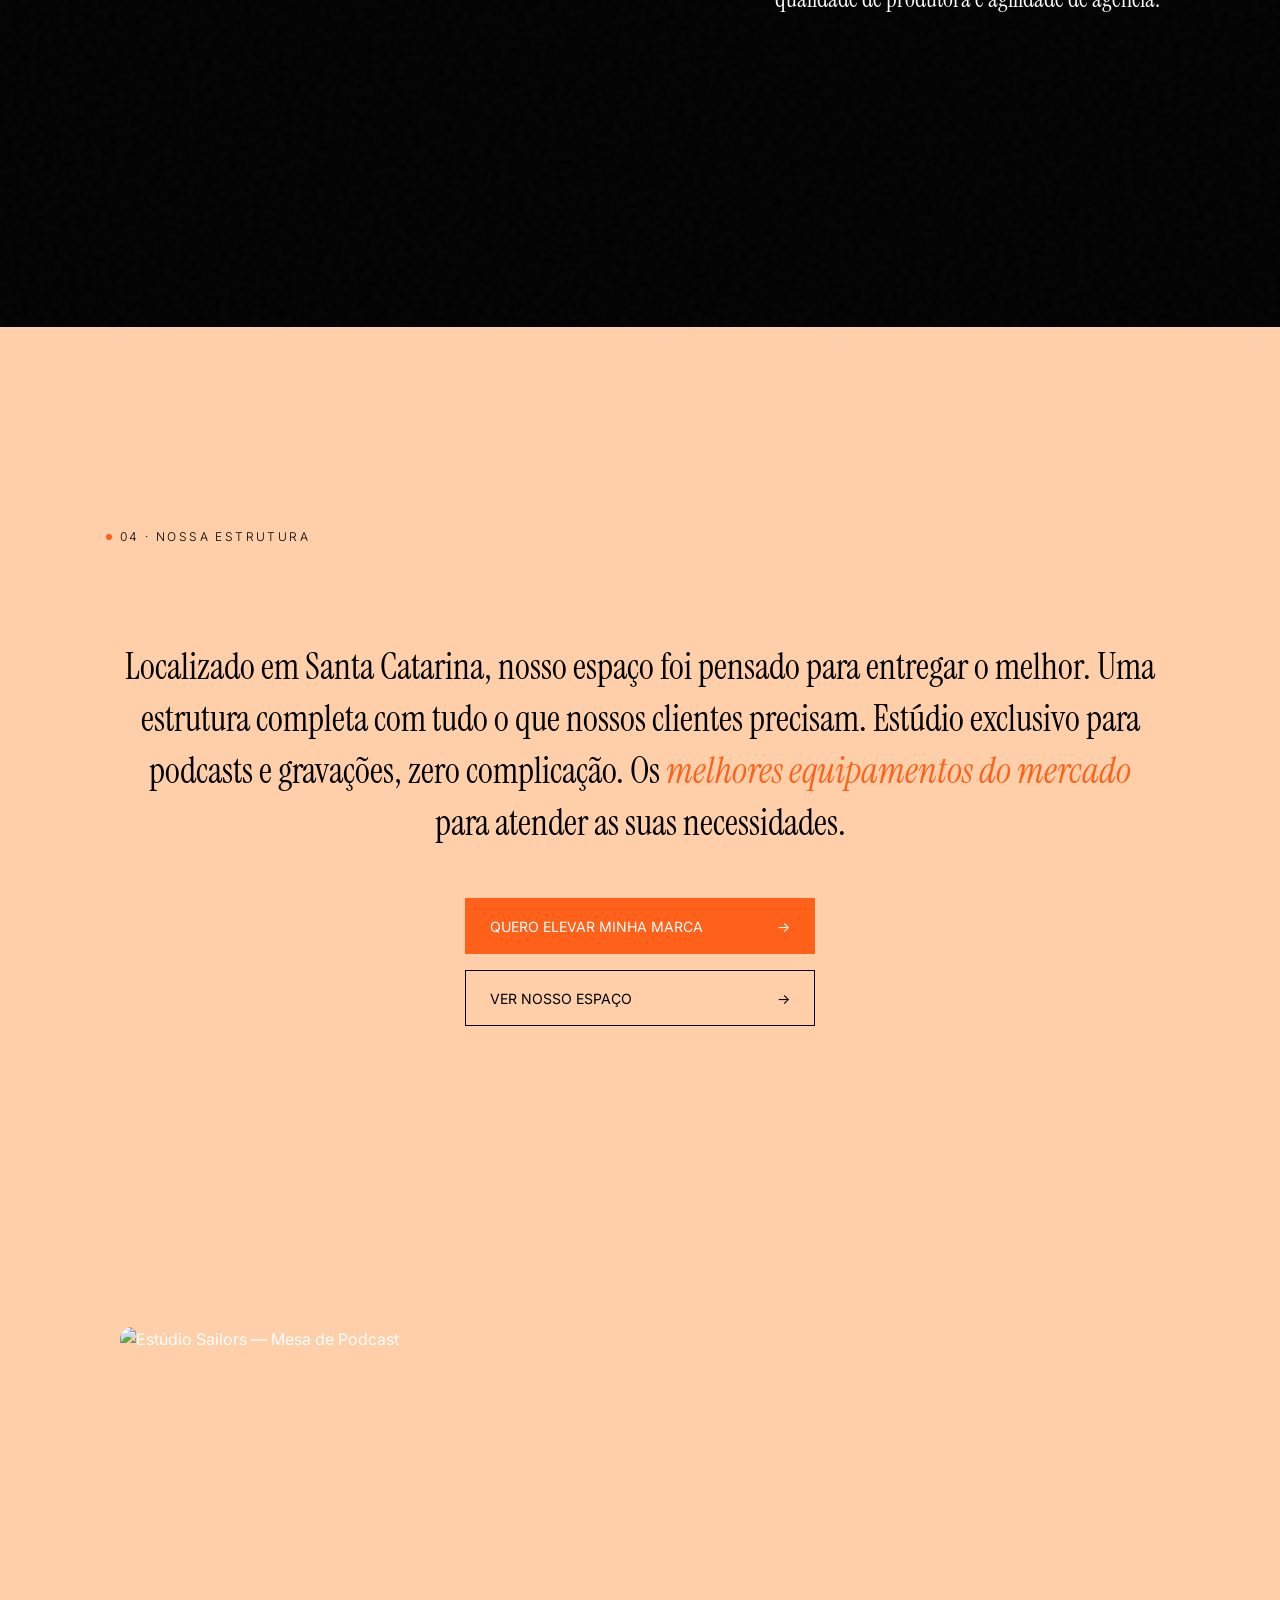
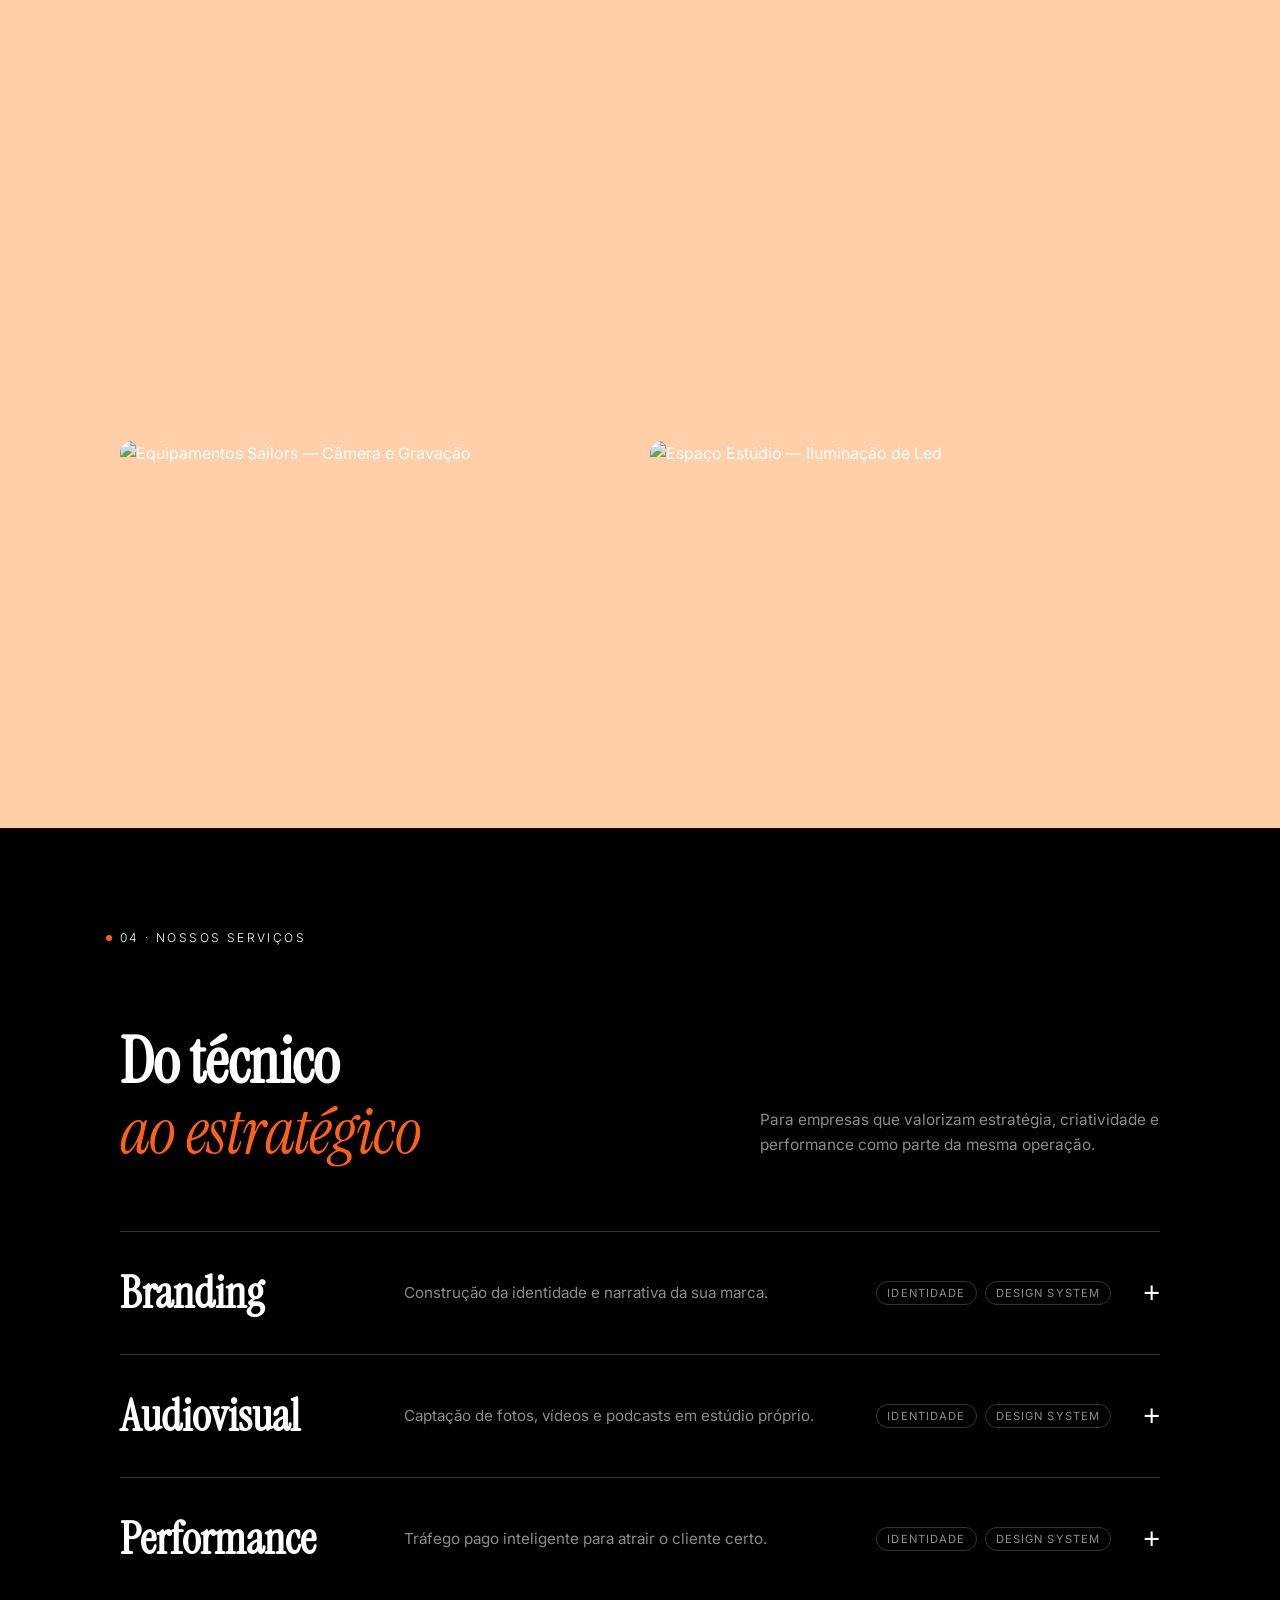
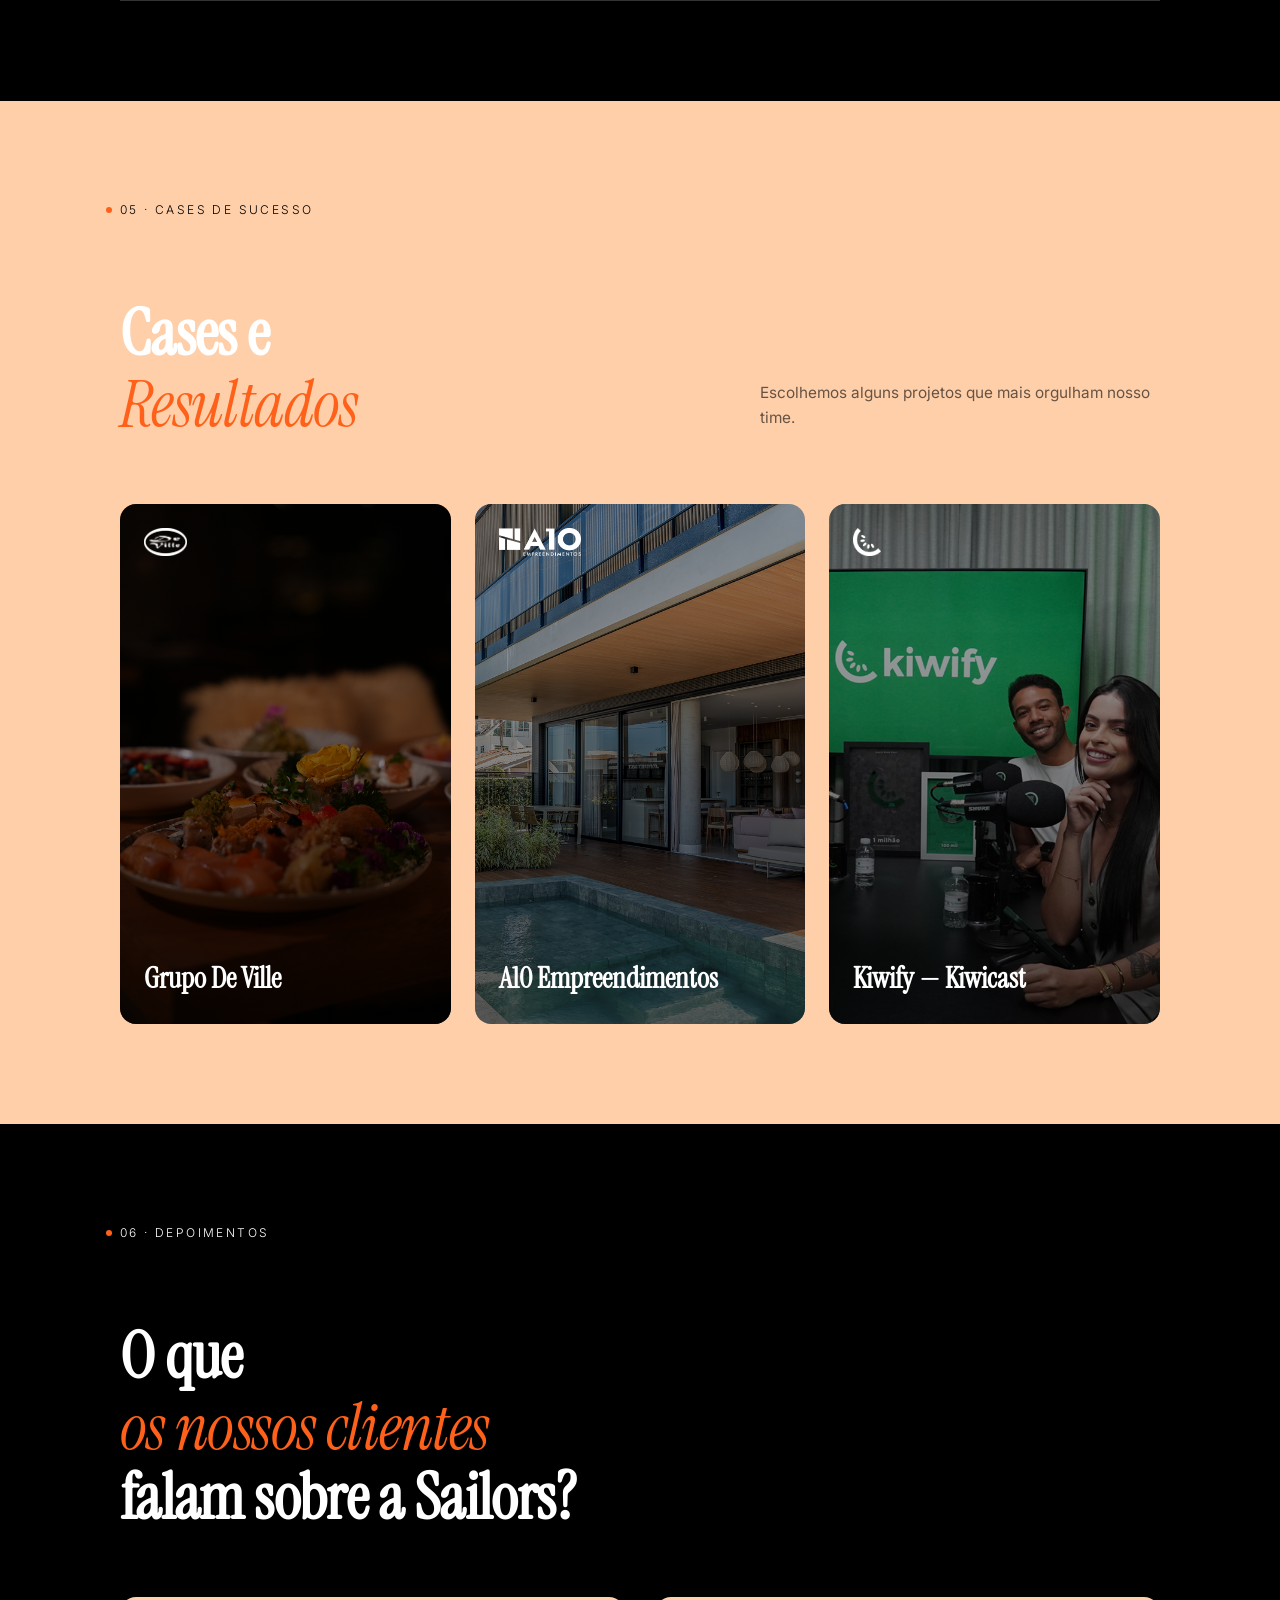
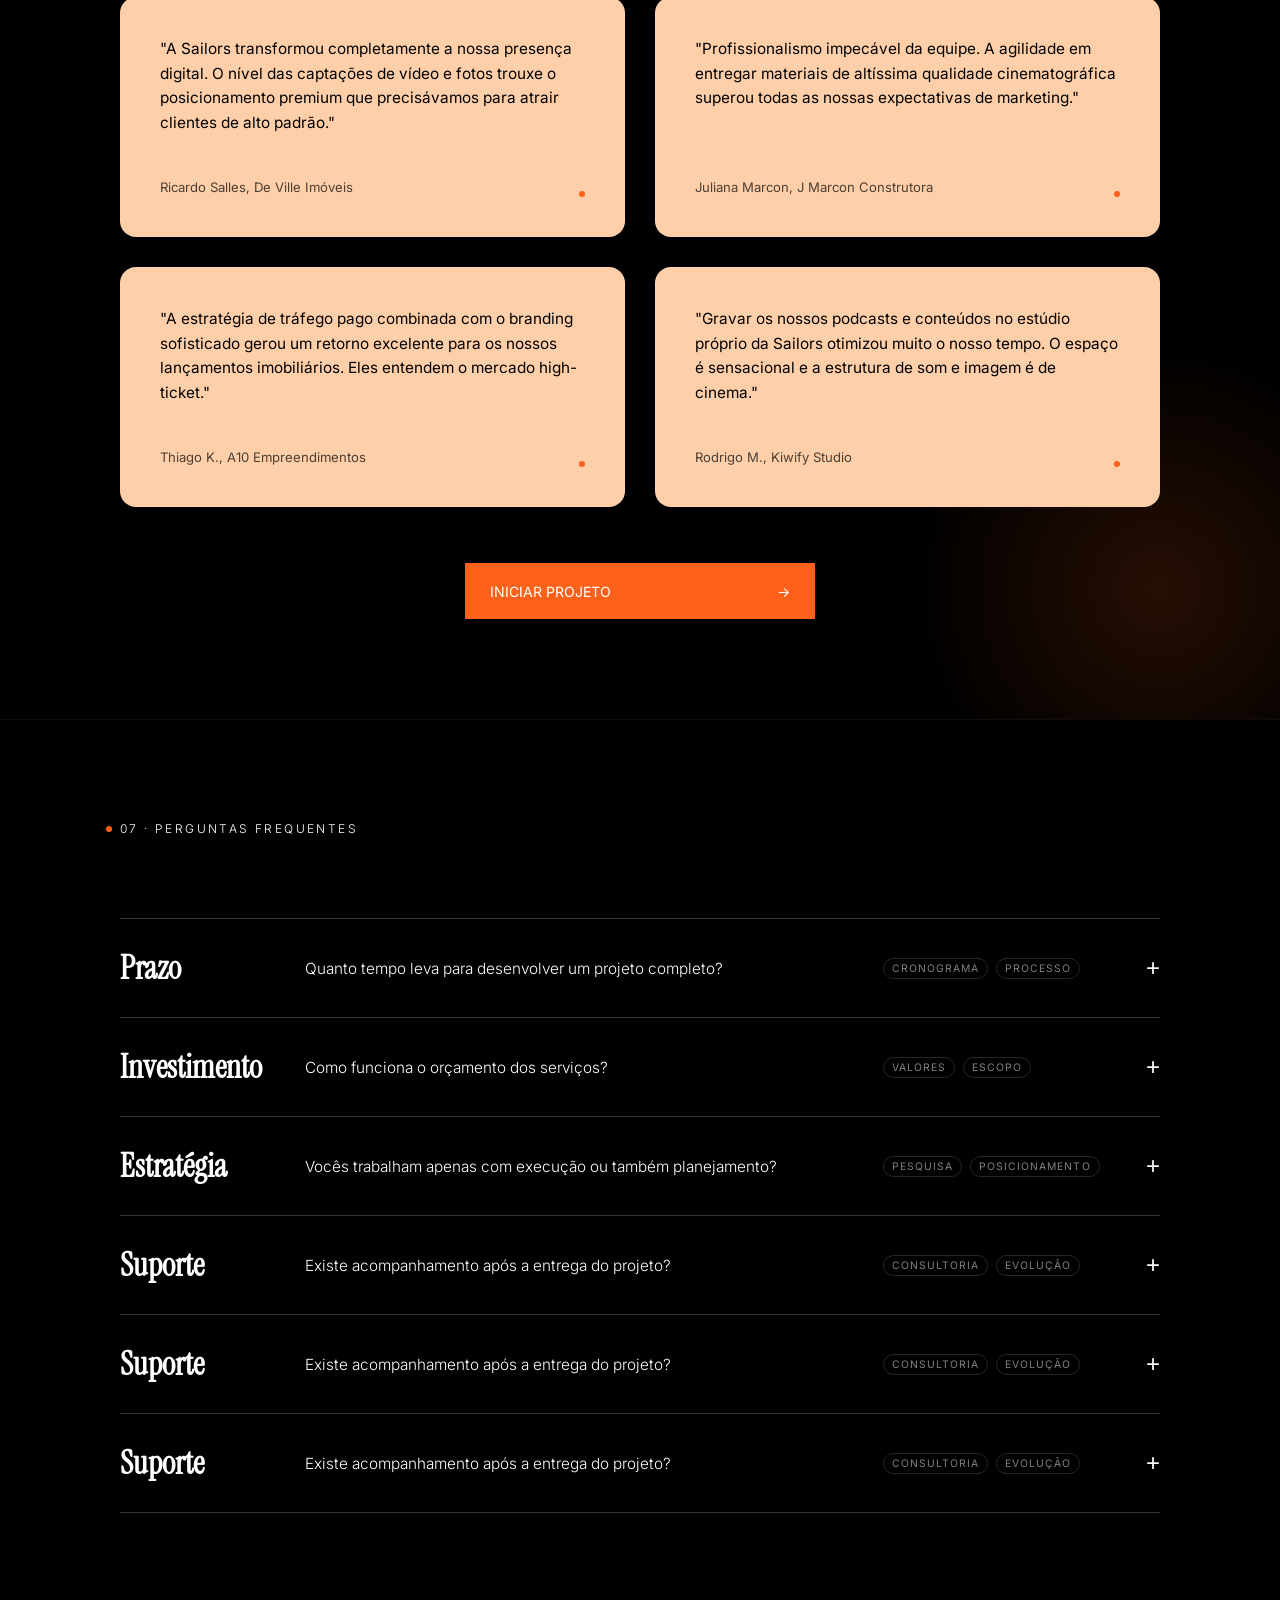
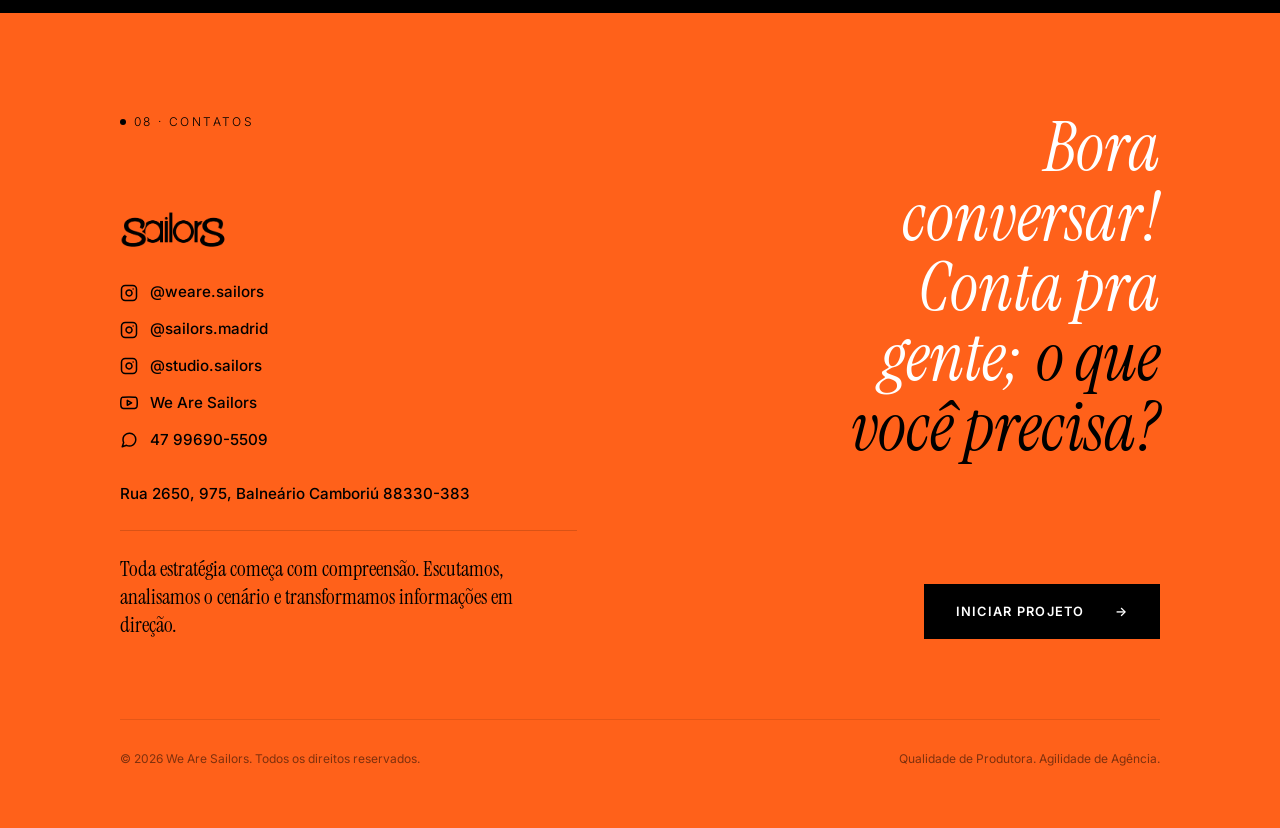
==== commit e2a54891: "feat: modal visual redesign, dashboard label sync, and release custom domain by removing CNAME" ====
--- a/index.html
+++ b/index.html
@@ -3,603 +3,735 @@
 <head>
     <meta charset="UTF-8">
     <meta name="viewport" content="width=device-width, initial-scale=1.0">
-    <title>Sailors Marketing — Qualidade de Produtora, Agilidade de Agência</title>
-    <meta name="description" content="Nascemos para marcas que querem crescer de verdade. Sailors Marketing combina a qualidade estética de uma produtora de cinema com a agilidade estratégica de uma agência moderna.">
-    <!-- Google Fonts fallbacks: Syne, Outfit, Inter -->
-    <link rel="preconnect" href="https://fonts.googleapis.com">
-    <link rel="preconnect" href="https://fonts.gstatic.com" crossorigin>
-    <link href="https://fonts.googleapis.com/css2?family=Inter:wght@300;400;500;600;700&family=Outfit:wght@400;600;800&family=Syne:wght@700;800&display=swap" rel="stylesheet">
+    <title>SAILORS Marketing — Posicionamento de Alto Padrão</title>
+    <meta name="description" content="Unimos estratégia de branding, audiovisual cinematográfico e tráfego pago para atrair clientes premium para o seu negócio. Posicionamento de alto padrão para marcas de destaque.">
     <!-- Main Stylesheet -->
-    <link rel="stylesheet" href="style.css?v=45">
+    <link rel="stylesheet" href="style.css?v=20260624_24">
 </head>
 <body>
 
     <!-- Custom Cursor Glow Effect -->
     <div class="cursor-glow" id="cursorGlow"></div>
 
-    <!-- SECTION 1: HERO (With slideshow & Sticky Navbar) -->
-    <section class="section-hero" id="home">
-        <!-- Automatic Slideshow with crossfade -->
-        <div class="hero-slideshow">
-            <div class="slide active" style="background-image: url('imagens_hero/imagem 1.png');"></div>
-            <div class="slide" style="background-image: url('imagens_hero/imagem2.png');"></div>
-            <div class="slide" style="background-image: url('imagens_hero/imagem3.png');"></div>
-            <div class="hero-overlay"></div>
-        </div>
-
-        <!-- Sticky Navbar -->
-        <header class="navbar">
-            <div class="navbar-container">
-                <div class="navbar-brand">
-                    <img src="logo-sailors.png" alt="Sailors Logo" class="navbar-logo">
-                    <div class="vertical-divider"></div>
-                    <span class="navbar-sub-title">Marketing</span>
+    <!-- NAVBAR -->
+    <header class="navbar">
+        <div class="container navbar-container">
+            <div class="navbar-brand">
+                <img src="logo-sailors.png" alt="Sailors Logo" class="brand-logo-img">
+                <div class="brand-divider"></div>
+                <span class="brand-subtext">marketing</span>
+            </div>
+            
+            <button class="menu-toggle" id="menuToggle" aria-label="Abrir Menu">
+                <span class="bar"></span>
+                <span class="bar" style="margin: 5px 0;"></span>
+                <span class="bar"></span>
+            </button>
+
+            <nav class="nav-menu" id="navMenu">
+                <a href="#quem-confia" class="nav-link">Quem Confia</a>
+                <a href="#posicionamento" class="nav-link">Posicionamento</a>
+                <a href="#nossa-estrutura" class="nav-link">Estrutura</a>
+                <a href="#nossos-servicos" class="nav-link">Serviços</a>
+                <a href="#cases" class="nav-link">Cases</a>
+                <a href="#depoimentos" class="nav-link">Depoimentos</a>
+                <a href="#faq" class="nav-link">FAQ</a>
+                <a href="#contato" class="nav-link">Contato</a>
+            </nav>
+        </div>
+    </header>
+
+    <!-- HERO AND CONFIA WRAPPER FOR SHARED BACKGROUND -->
+    <div class="hero-and-confia-wrapper">
+        <!-- SEÇÃO HERO -->
+        <section class="section-hero" id="home">
+            <div class="container hero-container">
+                <div class="hero-grid-v2">
+                    <!-- Left Column -->
+                    <div class="hero-left-col">
+                        <h1 class="hero-headline-v2">
+                            Posicionamento de <br>
+                            <span class="orange-italic">alto padrão</span> para <br>
+                            marcas que não <br>
+                            aceitam ser comuns.
+                        </h1>
+                        <a href="#contato" class="hero-cta-btn">
+                            <span>AGENDAR DIAGNÓSTICO ESTRATÉGICO</span>
+                            <span class="arrow">&rarr;</span>
+                        </a>
+                    </div>
+                    
+                    <!-- Right Column -->
+                    <div class="hero-right-col">
+                        <!-- Top Right Meta -->
+                        <div class="hero-top-meta">
+                            EST. 2020 - SANTA CATARINA / BR
+                        </div>
+                        
+                        <!-- Bottom Right Description -->
+                        <div class="hero-bottom-desc">
+                            <span class="line">Unimos estratégia de branding, audiovisual</span><br>
+                            <span class="line"><span class="orange-italic">cinematográfico</span> e tráfego pago para atrair</span><br>
+                            <span class="line">clientes premium para o seu negócio.</span>
+                        </div>
+                    </div>
+                </div>
+            </div>
+        </section>
+
+        <!-- SEÇÃO 01 — QUEM CONFIA NA SAILORS -->
+        <section class="section-confia" id="quem-confia">
+            <div class="container confia-container">
+                <div class="confia-grid">
+                    <div class="confia-left">
+                        <div class="section-label">
+                            <span class="bullet"></span> 01 · QUEM CONFIA NA SAILORS
+                        </div>
+                        <h2 class="awesome-headline">
+                            Alguns de <br>
+                            <span class="orange-italic">nossos clientes.</span>
+                        </h2>
+                        
+                        <div class="confia-logos-grid">
+                            <div class="logo-item"><img src="assets/v2/logos/logo wikify.png" alt="Kiwify"></div>
+                            <div class="logo-item"><img src="assets/v2/logos/DW_logo-reduzido-3.png" alt="DW"></div>
+                            <div class="logo-item"><img src="assets/v2/logos/logo de ville.png" alt="De Ville"></div>
+                            <div class="logo-item"><img src="assets/v2/logos/club_casa_design.png" alt="Club Casa Design"></div>
+                            <div class="logo-item"><img src="assets/v2/logos/2024-10-10-imagens-home-header-logo.webp" alt="Cristo Luz"></div>
+                            <div class="logo-item"><img src="assets/v2/logos/embraed.png" alt="Embraed"></div>
+                            <div class="logo-item"><img src="assets/v2/logos/j marcon.png" alt="J Marcon"></div>
+                            <div class="logo-item"><img src="assets/v2/logos/a10_empreendimentos.png" alt="A10 Empreendimentos"></div>
+                            <div class="logo-item"><img src="assets/v2/logos/tkws.png" alt="TKWS"></div>
+                            <div class="logo-item"><img src="assets/v2/logos/toro_bianco.png" alt="Toro Bianco"></div>
+                        </div>
+                    </div>
+
+                    <div class="confia-right">
+                        <div class="metric-item">
+                            <span class="metric-label">MARCAS ATENDIDAS</span>
+                            <span class="metric-number" data-target="100">+0</span>
+                        </div>
+                        <div class="metric-item">
+                            <span class="metric-label">ANOS NO MERCADO</span>
+                            <span class="metric-number" data-target="6">+0</span>
+                        </div>
+                        <div class="metric-item">
+                            <span class="metric-label">HORAS DE GRAVAÇÃO</span>
+                            <span class="metric-number" data-target="2000">+0</span>
+                        </div>
+                    </div>
+                </div>
+            </div>
+        </section>
+    </div>
+
+    <!-- POSICIONAMENTO E PROBLEMA WRAPPER FOR SHARED BACKGROUND -->
+    <div class="posicionamento-and-problema-wrapper">
+        <div class="posicionamento-glow-blob"></div>
+
+        <!-- SEÇÃO 02 — POSICIONAMENTO -->
+        <section class="section-posicionamento" id="posicionamento">
+            <div class="container posicionamento-container">
+                <div class="posicionamento-grid">
+                    <!-- Left side content -->
+                    <div class="posicionamento-left">
+                        <div class="section-label">
+                            <span class="bullet"></span> 02 · POSICIONAMENTO
+                        </div>
+                        <h2 class="awesome-headline">
+                            Se o seu produto é premium, seu marketing não pode parecer barato. <span class="orange-italic">Somos a solução</span> para o mercado de alto padrão.
+                        </h2>
+                        <p class="support-text-small">
+                            A agência definitiva para marcas do setor imobiliário, arquitetura e serviços <span class="orange-text">high-ticket</span>.
+                        </p>
+                    </div>
+                    
+                    <!-- Right side buttons -->
+                    <div class="posicionamento-right">
+                        <div class="posicionamento-buttons-vertical">
+                            <a href="#contato" class="btn-posicionamento-primary">
+                                <span>QUERO ELEVAR MINHA MARCA</span>
+                                <span class="arrow">&rarr;</span>
+                            </a>
+                            <a href="#cases" class="btn-posicionamento-outline">
+                                <span>VER CASES</span>
+                                <span class="arrow">&rarr;</span>
+                            </a>
+                        </div>
+                    </div>
+                </div>
+            </div>
+        </section>
+
+        <!-- SEÇÃO 03 — PROBLEMA X SOLUÇÃO -->
+        <section class="section-problema-solucao" id="problema-solucao">
+            <div class="container problema-container">
+                <div class="section-label">
+                    <span class="bullet"></span> 03 · PROBLEMA X SOLUÇÃO
+                </div>
+                <div class="problema-content-right">
+                    <h2 class="awesome-headline">
+                        Marketing comum vs <br>
+                        Posicionamento de <span class="orange-italic">alto padrão</span>
+                    </h2>
+                    <p class="support-text-small">
+                        Esqueça o marketing feito apenas com celular. Entregamos <br>
+                        qualidade de produtora e agilidade de agência.
+                    </p>
+                </div>
+            </div>
+        </section>
+    </div>
+
+    <!-- SEÇÃO 04 — NOSSA ESTRUTURA (TEXTO) -->
+    <section class="section-estrutura-texto" id="nossa-estrutura">
+        <div class="container estrutura-container">
+            <div class="estrutura-content-block">
+                <div class="section-label">
+                    <span class="bullet"></span> 04 · NOSSA ESTRUTURA
+                </div>
+                <p class="estrutura-text">
+                    Localizado em Santa Catarina, nosso espaço foi pensado para entregar o melhor. Uma estrutura completa com tudo o que nossos clientes precisam. Estúdio exclusivo para podcasts e gravações, zero complicação. Os <span class="orange-highlight">melhores equipamentos do mercado</span> para atender as suas necessidades.
+                </p>
+                <div class="estrutura-buttons-vertical">
+                    <a href="#contato" class="btn-primary">
+                        <span>QUERO ELEVAR MINHA MARCA</span>
+                        <span class="arrow">&rarr;</span>
+                    </a>
+                    <a href="#estrutura-fotos" class="btn-outline-black">
+                        <span>VER NOSSO ESPAÇO</span>
+                        <span class="arrow">&rarr;</span>
+                    </a>
+                </div>
+            </div>
+        </div>
+    </section>
+
+    <!-- SEÇÃO 04b — NOSSA ESTRUTURA (IMAGENS) -->
+    <section class="section-estrutura-imagens" id="estrutura-fotos">
+        <div class="container">
+            <!-- Bloco de imagens com alternância (fade) em cada slot -->
+            <div class="estrutura-images-block">
+                <!-- Imagem Grande acima (Slideshow Slot 1 - Aspect Ratio 3:2) -->
+                <div class="estrutura-img-large slideshow-slot">
+                    <img src="assets/v2/images/estudio/Editadas Equipe Sailors2.jpg" alt="Estúdio Sailors — Mesa de Podcast" class="slide active">
+                    <img src="assets/v2/images/estudio/Sailors26.jpg" alt="Estúdio Sailors — Sala de Gravação" class="slide">
                 </div>
                 
-                <nav class="nav-menu" id="navMenu">
-                    <a href="#quem-somos" class="nav-link">Quem Somos</a>
-                    <a href="#diferenciais" class="nav-link">Diferenciais</a>
-                    <a href="#captacoes" class="nav-link">Captações</a>
-                    <a href="#feeds" class="nav-link">Feeds</a>
-                    <a href="#por-que-sailors" class="nav-link">Por que Sailors</a>
-                </nav>
-
-                <div class="nav-cta-wrapper">
-                    <a href="contato.html" class="btn-nav btn-hover-effect">
-                        <span>Seja Sailors</span>
-                        <img src="seta.png" alt="Seta" class="btn-arrow-icon">
+                <!-- Duas menores abaixo lado a lado -->
+                <div class="estrutura-images-bottom">
+                    <!-- Slideshow Slot 2 (Inferior Esquerdo - Aspect Ratio 16:9) -->
+                    <div class="estrutura-img-small slideshow-slot">
+                        <img src="assets/v2/images/estudio/IMG_6941 1.png" alt="Equipamentos Sailors — Câmera e Gravação" class="slide active">
+                        <img src="assets/v2/images/estudio/Editadas Equipe Sailors52 1.png" alt="Estúdio Sailors — Bastidores" class="slide">
+                    </div>
+                    <!-- Slideshow Slot 3 (Inferior Direito - Aspect Ratio 16:9) -->
+                    <div class="estrutura-img-small slideshow-slot">
+                        <img src="assets/v2/images/estudio/Sailors3 1.png" alt="Espaço Estúdio — Iluminação de Led" class="slide active">
+                        <img src="assets/v2/images/estudio/grdr 2025-08-12 110555.405 1.png" alt="Espaço Estúdio — Detalhe Refletores" class="slide">
+                    </div>
+                </div>
+            </div>
+        </div>
+    </section>
+
+    <!-- SEÇÃO 04 (Repetida) — NOSSOS SERVIÇOS -->
+    <section class="section-servicos" id="nossos-servicos">
+        <div class="container servicos-container">
+            <div class="section-label">
+                <span class="bullet"></span> 04 · NOSSOS SERVIÇOS
+            </div>
+            
+            <div class="servicos-header">
+                <div class="servicos-header-left">
+                    <h2 class="awesome-headline">
+                        Do técnico <br>
+                        <span class="orange-italic">ao estratégico</span>
+                    </h2>
+                </div>
+                <div class="servicos-header-right">
+                    <p class="support-text-small">
+                        Para empresas que valorizam estratégia, criatividade e performance como parte da mesma operação.
+                    </p>
+                </div>
+            </div>
+
+            <!-- accordion list -->
+            <div class="accordion-container">
+                <!-- Item 1 -->
+                <div class="accordion-item">
+                    <button class="accordion-trigger" aria-expanded="false">
+                        <span class="service-name">Branding</span>
+                        <span class="service-desc-preview">Construção da identidade e narrativa da sua marca.</span>
+                        <div class="service-tags-wrapper">
+                            <span class="service-tag">IDENTIDADE</span>
+                            <span class="service-tag">DESIGN SYSTEM</span>
+                        </div>
+                        <span class="accordion-icon">+</span>
+                    </button>
+                    <div class="accordion-content">
+                        <p>Ajudamos empresas a descobrirem quem são, o que defendem e como querem ser lembradas. Desenvolvemos a identidade e a narrativa da sua marca do zero — definindo propósito, personalidade e tom de voz — para que cada mensagem transmita autenticidade e gere conexão real com o público certo.</p>
+                    </div>
+                </div>
+
+                <!-- Item 2 -->
+                <div class="accordion-item">
+                    <button class="accordion-trigger" aria-expanded="false">
+                        <span class="service-name">Audiovisual</span>
+                        <span class="service-desc-preview">Captação de fotos, vídeos e podcasts em estúdio próprio.</span>
+                        <div class="service-tags-wrapper">
+                            <span class="service-tag">IDENTIDADE</span>
+                            <span class="service-tag">DESIGN SYSTEM</span>
+                        </div>
+                        <span class="accordion-icon">+</span>
+                    </button>
+                    <div class="accordion-content">
+                        <p>Produzimos fotos, vídeos e podcasts em estúdio próprio, com estrutura completa para transformar suas ideias em conteúdo visual e sonoro de alta qualidade — pronto para engajar e impactar em qualquer plataforma.</p>
+                    </div>
+                </div>
+
+                <!-- Item 3 -->
+                <div class="accordion-item">
+                    <button class="accordion-trigger" aria-expanded="false">
+                        <span class="service-name">Performance</span>
+                        <span class="service-desc-preview">Tráfego pago inteligente para atrair o cliente certo.</span>
+                        <div class="service-tags-wrapper">
+                            <span class="service-tag">IDENTIDADE</span>
+                            <span class="service-tag">DESIGN SYSTEM</span>
+                        </div>
+                        <span class="accordion-icon">+</span>
+                    </button>
+                    <div class="accordion-content">
+                        <p>Criamos e gerenciamos campanhas de tráfego pago com estratégia, levando sua marca até as pessoas certas, no momento certo — maximizando resultados e transformando cliques em clientes reais.</p>
+                    </div>
+                </div>
+            </div>
+        </div>
+    </section>
+
+    <!-- SEÇÃO 05 — CASES DE SUCESSO -->
+    <section class="section-cases" id="cases">
+        <div class="container cases-container">
+            <div class="section-label">
+                <span class="bullet"></span> 05 · CASES DE SUCESSO
+            </div>
+            <div class="cases-header">
+                <div class="cases-header-left">
+                    <h2 class="awesome-headline">
+                        Cases e <br>
+                        <span class="orange-italic">Resultados</span>
+                    </h2>
+                </div>
+                <div class="cases-header-right">
+                    <p class="support-text-small">
+                        Escolhemos alguns projetos que mais orgulham nosso time.
+                    </p>
+                </div>
+            </div>
+
+            <div class="cases-grid">
+                <!-- Card 1: Grupo De Ville -->
+                <div class="case-card" style="background-image: url('assets/v2/images/de ville.png');">
+                    <img src="assets/v2/logos/logo de ville.png" alt="De Ville Logo" class="case-logo">
+                    <span class="case-title-bottom">Grupo De Ville</span>
+                    
+                    <div class="case-hover-overlay">
+                        <img src="assets/v2/logos/logo de ville.png" alt="De Ville Logo" class="case-logo">
+                        <div class="case-hover-top">
+                            <div class="case-section-block">
+                                <span class="case-subtitle">O desafio</span>
+                                <p class="case-desc">A marca buscava se posicionar no mercado premium através de um conteúdo que realmente transmitisse o valor das suas peças.</p>
+                            </div>
+                            <div class="case-section-block">
+                                <span class="case-subtitle">A solução</span>
+                                <p class="case-desc">Desenvolvemos uma estratégia de branding focada em sofisticação, com campanhas de captação cinematográficas.</p>
+                            </div>
+                            <div class="case-section-block">
+                                <span class="case-subtitle">E o resultado?</span>
+                                <p class="case-desc">Mais de 1 milhão de visualizações orgânicas e posicionamento consolidado no setor de alto padrão.</p>
+                            </div>
+                        </div>
+                        <span class="case-hover-bottom-title">Grupo De Ville</span>
+                    </div>
+                </div>
+
+                <!-- Card 2: A10 Empreendimentos -->
+                <div class="case-card" style="background-image: url('assets/v2/images/A10.png');">
+                    <img src="assets/v2/logos/a10_empreendimentos.png" alt="A10 Logo" class="case-logo">
+                    <span class="case-title-bottom">A10 Empreendimentos</span>
+                    
+                    <div class="case-hover-overlay">
+                        <img src="assets/v2/logos/a10_empreendimentos.png" alt="A10 Logo" class="case-logo">
+                        <div class="case-hover-top">
+                            <div class="case-section-block">
+                                <span class="case-subtitle">O desafio</span>
+                                <p class="case-desc">O desafio do cliente consistia em comunicar de forma elegante as suas soluções exclusivas para investidores de alto padrão.</p>
+                            </div>
+                            <div class="case-section-block">
+                                <span class="case-subtitle">A solução</span>
+                                <p class="case-desc">Estruturamos campanhas audiovisuais focadas na experiência, integrando tráfego qualificado de alta conversão.</p>
+                            </div>
+                            <div class="case-section-block">
+                                <span class="case-subtitle">E o resultado?</span>
+                                <p class="case-desc">Vendas aceleradas de lançamentos de luxo e reconhecimento imediato de autoridade no mercado.</p>
+                            </div>
+                        </div>
+                        <span class="case-hover-bottom-title">A10 Empreendimentos</span>
+                    </div>
+                </div>
+
+                <!-- Card 3: Kiwify -->
+                <div class="case-card" style="background-image: url('assets/v2/images/kiwifi.png');">
+                    <img src="assets/v2/logos/logo wikify.png" alt="Kiwify Logo" class="case-logo">
+                    <span class="case-title-bottom">Kiwify — Kiwicast</span>
+                    
+                    <div class="case-hover-overlay">
+                        <img src="assets/v2/logos/logo wikify.png" alt="Kiwify Logo" class="case-logo">
+                        <div class="case-hover-top">
+                            <div class="case-section-block">
+                                <span class="case-subtitle">O desafio</span>
+                                <p class="case-desc">A Kiwify necessitava de uma estrutura completa e com agilidade profissional para gravação consistente de seus podcasts.</p>
+                            </div>
+                            <div class="case-section-block">
+                                <span class="case-subtitle">A solução</span>
+                                <p class="case-desc">Disponibilizamos nosso estúdio próprio exclusivo, com captação cinematográfica multicâmera e edição ágil.</p>
+                            </div>
+                            <div class="case-section-block">
+                                <span class="case-subtitle">E o resultado?</span>
+                                <p class="case-desc">Garantia de episódios impecáveis com alcance nacional, fortalecendo a autoridade da marca no setor digital.</p>
+                            </div>
+                        </div>
+                        <span class="case-hover-bottom-title">Kiwify — Kiwicast</span>
+                    </div>
+                </div>
+            </div>
+        </div>
+    </section>
+
+    <!-- SEÇÃO 06 — DEPOIMENTOS -->
+    <section class="section-depoimentos" id="depoimentos">
+        <div class="depoimentos-glow-blob"></div>
+        <div class="container depoimentos-container">
+            <div class="depoimentos-header">
+                <div class="section-label">
+                    <span class="bullet"></span> 06 · DEPOIMENTOS
+                </div>
+                <h2 class="awesome-headline">
+                    O que <br>
+                    <span class="orange-italic">os nossos clientes</span> <br>
+                    falam sobre a Sailors?
+                </h2>
+            </div>
+
+            <div class="depoimentos-grid">
+                <!-- Card 1 -->
+                <div class="depoimento-card">
+                    <p class="depoimento-text">"A Sailors transformou completamente a nossa presença digital. O nível das captações de vídeo e fotos trouxe o posicionamento premium que precisávamos para atrair clientes de alto padrão."</p>
+                    <div class="depoimento-author">Ricardo Salles, De Ville Imóveis</div>
+                    <span class="depoimento-dot"></span>
+                </div>
+
+                <!-- Card 2 -->
+                <div class="depoimento-card">
+                    <p class="depoimento-text">"Profissionalismo impecável da equipe. A agilidade em entregar materiais de altíssima qualidade cinematográfica superou todas as nossas expectativas de marketing."</p>
+                    <div class="depoimento-author">Juliana Marcon, J Marcon Construtora</div>
+                    <span class="depoimento-dot"></span>
+                </div>
+
+                <!-- Card 3 -->
+                <div class="depoimento-card">
+                    <p class="depoimento-text">"A estratégia de tráfego pago combinada com o branding sofisticado gerou um retorno excelente para os nossos lançamentos imobiliários. Eles entendem o mercado high-ticket."</p>
+                    <div class="depoimento-author">Thiago K., A10 Empreendimentos</div>
+                    <span class="depoimento-dot"></span>
+                </div>
+
+                <!-- Card 4 -->
+                <div class="depoimento-card">
+                    <p class="depoimento-text">"Gravar os nossos podcasts e conteúdos no estúdio próprio da Sailors otimizou muito o nosso tempo. O espaço é sensacional e a estrutura de som e imagem é de cinema."</p>
+                    <div class="depoimento-author">Rodrigo M., Kiwify Studio</div>
+                    <span class="depoimento-dot"></span>
+                </div>
+            </div>
+
+            <div class="depoimentos-cta">
+                <a href="#contato" class="btn-primary">
+                    <span>INICIAR PROJETO</span>
+                    <span class="arrow">&rarr;</span>
+                </a>
+            </div>
+        </div>
+    </section>
+
+    <!-- SEÇÃO 07 — PERGUNTAS FREQUENTES -->
+    <section class="section-faq" id="faq">
+        <div class="container faq-container">
+            <div class="faq-header">
+                <div class="section-label">
+                    <span class="bullet"></span> 07 · PERGUNTAS FREQUENTES
+                </div>
+            </div>
+
+            <div class="faq-accordion-container">
+                <!-- FAQ Item 1 -->
+                <div class="faq-item">
+                    <button class="faq-trigger" aria-expanded="false">
+                        <span class="faq-category">Prazo</span>
+                        <span class="faq-question-text">Quanto tempo leva para desenvolver um projeto completo?</span>
+                        <div class="faq-tags-wrapper">
+                            <span class="faq-tag">CRONOGRAMA</span>
+                            <span class="faq-tag">PROCESSO</span>
+                        </div>
+                        <span class="faq-icon">+</span>
+                    </button>
+                    <div class="faq-answer-block">
+                        O prazo varia conforme a complexidade e escopo de cada projeto, girando em torno de 30 a 60 dias para um desenvolvimento completo de branding estratégico e estrutura audiovisual.
+                    </div>
+                </div>
+
+                <!-- FAQ Item 2 -->
+                <div class="faq-item">
+                    <button class="faq-trigger" aria-expanded="false">
+                        <span class="faq-category">Investimento</span>
+                        <span class="faq-question-text">Como funciona o orçamento dos serviços?</span>
+                        <div class="faq-tags-wrapper">
+                            <span class="faq-tag">VALORES</span>
+                            <span class="faq-tag">ESCOPO</span>
+                        </div>
+                        <span class="faq-icon">+</span>
+                    </button>
+                    <div class="faq-answer-block">
+                        Trabalhamos com propostas sob medida de acordo com as necessidades específicas da sua marca. Agende um diagnóstico para estruturarmos o melhor escopo financeiro.
+                    </div>
+                </div>
+
+                <!-- FAQ Item 3 -->
+                <div class="faq-item">
+                    <button class="faq-trigger" aria-expanded="false">
+                        <span class="faq-category">Estratégia</span>
+                        <span class="faq-question-text">Vocês trabalham apenas com execução ou também planejamento?</span>
+                        <div class="faq-tags-wrapper">
+                            <span class="faq-tag">PESQUISA</span>
+                            <span class="faq-tag">POSICIONAMENTO</span>
+                        </div>
+                        <span class="faq-icon">+</span>
+                    </button>
+                    <div class="faq-answer-block">
+                        Unimos ambos de ponta a ponta. Nosso trabalho começa no diagnóstico estratégico e planejamento de posicionamento de alto padrão, seguido pela execução audiovisual e performance de tráfego.
+                    </div>
+                </div>
+
+                <!-- FAQ Item 4 -->
+                <div class="faq-item">
+                    <button class="faq-trigger" aria-expanded="false">
+                        <span class="faq-category">Suporte</span>
+                        <span class="faq-question-text">Existe acompanhamento após a entrega do projeto?</span>
+                        <div class="faq-tags-wrapper">
+                            <span class="faq-tag">CONSULTORIA</span>
+                            <span class="faq-tag">EVOLUÇÃO</span>
+                        </div>
+                        <span class="faq-icon">+</span>
+                    </button>
+                    <div class="faq-answer-block">
+                        Sim, oferecemos suporte contínuo de consultoria e acompanhamento estratégico de performance para garantir a consistência das campanhas e a evolução da sua marca.
+                    </div>
+                </div>
+
+                <!-- FAQ Item 5 -->
+                <div class="faq-item">
+                    <button class="faq-trigger" aria-expanded="false">
+                        <span class="faq-category">Suporte</span>
+                        <span class="faq-question-text">Existe acompanhamento após a entrega do projeto?</span>
+                        <div class="faq-tags-wrapper">
+                            <span class="faq-tag">CONSULTORIA</span>
+                            <span class="faq-tag">EVOLUÇÃO</span>
+                        </div>
+                        <span class="faq-icon">+</span>
+                    </button>
+                    <div class="faq-answer-block">
+                        Sim, oferecemos suporte contínuo de consultoria e acompanhamento estratégico de performance para garantir a consistência das campanhas e a evolução da sua marca.
+                    </div>
+                </div>
+
+                <!-- FAQ Item 6 -->
+                <div class="faq-item">
+                    <button class="faq-trigger" aria-expanded="false">
+                        <span class="faq-category">Suporte</span>
+                        <span class="faq-question-text">Existe acompanhamento após a entrega do projeto?</span>
+                        <div class="faq-tags-wrapper">
+                            <span class="faq-tag">CONSULTORIA</span>
+                                <span class="faq-tag">EVOLUÇÃO</span>
+                        </div>
+                        <span class="faq-icon">+</span>
+                    </button>
+                    <div class="faq-answer-block">
+                        Sim, oferecemos suporte contínuo de consultoria e acompanhamento estratégico de performance para garantir a consistência das campanhas e a evolução da sua marca.
+                    </div>
+                </div>
+            </div>
+        </div>
+    </section>
+
+    <!-- SEÇÃO 08 — CONTATOS & FOOTER -->
+    <section class="section-contatos" id="contato">
+        <div class="container contatos-container">
+            <div class="contatos-grid">
+                <div class="contatos-left">
+                    <div class="section-label">
+                        <span class="bullet"></span> 08 · CONTATOS
+                    </div>
+                    <img src="logo-sailors.png" alt="Sailors Logo" class="footer-logo-img">
+                    
+                    <div class="social-links-grid">
+                        <a href="https://instagram.com/weare.sailors" target="_blank" class="social-link">
+                            <svg class="social-icon" viewBox="0 0 24 24" fill="none" stroke="currentColor" stroke-width="2" stroke-linecap="round" stroke-linejoin="round"><rect x="2" y="2" width="20" height="20" rx="5" ry="5"></rect><path d="M16 11.37A4 4 0 1 1 12.63 8 4 4 0 0 1 16 11.37z"></path><line x1="17.5" y1="6.5" x2="17.51" y2="6.5"></line></svg>
+                            <span>@weare.sailors</span>
+                        </a>
+                        <a href="https://instagram.com/sailors.madrid" target="_blank" class="social-link">
+                            <svg class="social-icon" viewBox="0 0 24 24" fill="none" stroke="currentColor" stroke-width="2" stroke-linecap="round" stroke-linejoin="round"><rect x="2" y="2" width="20" height="20" rx="5" ry="5"></rect><path d="M16 11.37A4 4 0 1 1 12.63 8 4 4 0 0 1 16 11.37z"></path><line x1="17.5" y1="6.5" x2="17.51" y2="6.5"></line></svg>
+                            <span>@sailors.madrid</span>
+                        </a>
+                        <a href="https://instagram.com/studio.sailors" target="_blank" class="social-link">
+                            <svg class="social-icon" viewBox="0 0 24 24" fill="none" stroke="currentColor" stroke-width="2" stroke-linecap="round" stroke-linejoin="round"><rect x="2" y="2" width="20" height="20" rx="5" ry="5"></rect><path d="M16 11.37A4 4 0 1 1 12.63 8 4 4 0 0 1 16 11.37z"></path><line x1="17.5" y1="6.5" x2="17.51" y2="6.5"></line></svg>
+                            <span>@studio.sailors</span>
+                        </a>
+                        <a href="https://www.youtube.com/@agenciasailors" target="_blank" class="social-link">
+                            <svg class="social-icon" viewBox="0 0 24 24" fill="none" stroke="currentColor" stroke-width="2" stroke-linecap="round" stroke-linejoin="round"><path d="M22.54 6.42a2.78 2.78 0 0 0-1.94-2C18.88 4 12 4 12 4s-6.88 0-8.6.46a2.78 2.78 0 0 0-1.94 2A29 29 0 0 0 1 11.75a29 29 0 0 0 .46 5.33A2.78 2.78 0 0 0 3.4 19c1.72.46 8.6.46 8.6.46s6.88 0 8.6-.46a2.78 2.78 0 0 0 1.94-2 29 29 0 0 0 .46-5.25 29 29 0 0 0-.46-5.33z"></path><polygon points="9.75 15.02 15.5 11.75 9.75 8.48 9.75 15.02"></polygon></svg>
+                            <span>We Are Sailors</span>
+                        </a>
+                        <a href="https://wa.me/5547996905509" target="_blank" class="social-link">
+                            <svg class="social-icon" viewBox="0 0 24 24" fill="none" stroke="currentColor" stroke-width="2" stroke-linecap="round" stroke-linejoin="round"><path d="M21 11.5a8.38 8.38 0 0 1-.9 3.8 8.5 8.5 0 0 1-7.6 4.7 8.38 8.38 0 0 1-3.8-.9L3 21l1.9-5.7a8.38 8.38 0 0 1-.9-3.8 8.5 8.5 0 0 1 4.7-7.6 8.38 8.38 0 0 1 3.8-.9h.5a8.48 8.48 0 0 1 8 8v.5z"></path></svg>
+                            <span>47 99690-5509</span>
+                        </a>
+                    </div>
+ 
+                    <div class="contact-info-block">
+                        <span class="contact-address">Rua 2650, 975, Balneário Camboriú 88330-383</span>
+                        <hr class="contact-divider">
+                        <p class="contact-philosophy">Toda estratégia começa com compreensão. Escutamos, analisamos o cenário e transformamos informações em direção.</p>
+                    </div>
+                </div>
+ 
+                <div class="contatos-right">
+                    <h2 class="awesome-headline-footer">
+                        <span class="text-white">Bora</span><br>
+                        <span class="text-white">conversar!</span><br>
+                        <span class="text-white">Conta pra</span><br>
+                        <span class="text-white">gente;</span> <span class="text-black">o que</span><br>
+                        <span class="text-black">você precisa?</span>
+                    </h2>
+                    <a href="mailto:contato@wearesailors.com" class="btn-primary-footer">
+                        <span>INICIAR PROJETO</span>
+                        <span class="arrow">&rarr;</span>
                     </a>
-                    <button class="menu-toggle" id="menuToggle" aria-label="Abrir Menu">
-                        <span class="bar"></span>
-                        <span class="bar"></span>
-                        <span class="bar"></span>
-                    </button>
-                </div>
-            </div>
-        </header>
-
-        <!-- Centered content -->
-        <div class="hero-container-centered">
-            <!-- Headline in lowercase -->
-            <h1 class="hero-title-centered reveal-left">
-                Qualidade de <span class="text-highlight">produtora</span><br>
-                Agilidade de <span class="text-highlight">agência</span>
-            </h1>
-            
-            <!-- Subheadline -->
-            <p class="hero-subtitle-centered reveal-fade">
-                Produção estruturada para atender demandas<br>
-                com rapidez, consistência e alto padrão de execução.
-            </p>
-            
-            <!-- CTA Button -->
-            <div class="hero-actions-centered reveal-bottom">
-                <a href="contato.html" class="btn-cta btn-hover-effect">
-                    <span>Seja Sailors</span>
-                    <img src="seta.png" alt="Seta" class="btn-arrow-large">
-                </a>
+                </div>
+            </div>
+ 
+            <div class="footer-bottom">
+                <span>&copy; 2026 We Are Sailors. Todos os direitos reservados.</span>
+                <span>Qualidade de Produtora. Agilidade de Agência.</span>
             </div>
         </div>
     </section>
 
-    <!-- SECTION 2: QUEM NÓS SOMOS (Left title, right description, 4 white cards) -->
-    <section class="section-about" id="quem-somos">
-        <div class="about-container">
-            <!-- Top Block (Two columns) -->
-            <div class="about-header">
-                <!-- Stacked big title -->
-                <div class="about-title-wrapper reveal-left">
-                    <h2 class="section-title-stacked">
-                        Quem<br>Nós<br>Somos?
-                    </h2>
-                </div>
-                <!-- Right-aligned description -->
-                <div class="about-description reveal-right">
-                    <p class="body-text-about">
-                        A Sailors nasceu em 2020 unindo estratégia, criatividade e resultado para fortalecer marcas. Começamos no social media e expandimos para o audiovisual, com estúdio próprio e mais de 100 clientes atendidos. Hoje, atuamos lado a lado com cada marca, criando conteúdos e estratégias que geram presença, conexão e crescimento.
-                    </p>
-                </div>
-            </div>
-
-            <!-- Bottom Block (4 White Cards with specific corner radiuses) -->
-            <div class="services-grid-white">
-                <!-- Card 1 (Top-Left corner border-radius 200px) -->
-                <a href="contato.html" class="service-card-white card-left-curved reveal-bottom">
-                    <div class="card-white-content">
-                        <h3 class="card-white-title">Criação de<br>conteúdo</h3>
-                        <p class="card-white-desc">Sessões de foto/vídeo, design gráfico, edição e copywriting</p>
-                    </div>
-                </a>
+    <!-- MODAL POPUP (INICIAR PROJETO) -->
+    <div class="modal-overlay" id="contactModal">
+        <div class="modal-card">
+            <button class="modal-close-btn" id="closeModalBtn" aria-label="Fechar">&times;</button>
+            <div class="modal-grid">
+                <!-- Left Column: Branding / Title -->
+                <div class="modal-branding">
+                    <div class="modal-branding-top">
+                        <img src="logo-sailors.png" alt="Sailors" class="modal-logo">
+                    </div>
+                    <div class="modal-branding-mid">
+                        <h3 class="modal-branding-title">
+                            Iniciar um <br>
+                            <span class="orange-italic">projeto</span>
+                        </h3>
+                        <p class="modal-branding-subtitle">Preencha o formulário e nosso time entrará em contato com você em breve.</p>
+                    </div>
+                    <div class="modal-branding-bottom">
+                        <div class="modal-detail-item">
+                            <span class="detail-num">01</span>
+                            <span class="detail-lbl">DIAGNÓSTICO ESTRATÉGICO</span>
+                        </div>
+                        <div class="modal-detail-item">
+                            <span class="detail-num">02</span>
+                            <span class="detail-lbl">CONTATO EM MENOS DE 24H</span>
+                        </div>
+                    </div>
+                </div>
                 
-                <!-- Card 2 -->
-                <a href="contato.html" class="service-card-white reveal-bottom" style="transition-delay: 0.1s;">
-                    <div class="card-white-content">
-                        <h3 class="card-white-title">Gestão de<br>redes sociais</h3>
-                        <p class="card-white-desc">Planejamento de conteúdo, publicações, stories, reels, configuração de perfil e engajamento com a comunidade</p>
-                    </div>
-                </a>
-                
-                <!-- Card 3 -->
-                <a href="contato.html" class="service-card-white reveal-bottom" style="transition-delay: 0.2s;">
-                    <div class="card-white-content">
-                        <h3 class="card-white-title">Análise & crescimento<br>de marca</h3>
-                        <p class="card-white-desc">Relatórios mensais, insights de desempenho, análise de concorrência e estratégias de crescimento</p>
-                    </div>
-                </a>
-                
-                <!-- Card 4 (Top-Right corner border-radius 200px) -->
-                <a href="contato.html" class="service-card-white card-right-curved reveal-bottom" style="transition-delay: 0.3s;">
-                    <div class="card-white-content">
-                        <h3 class="card-white-title">Publicidade<br>segmentada</h3>
-                        <p class="card-white-desc">Configuração de anúncios no Facebook/Instagram, segmentação de público, testes A/B e otimização de orçamento</p>
-                    </div>
-                </a>
-            </div>
-        </div>
-    </section>
-
-    <!-- SECTION 3: UMA AGÊNCIA PARA MARCAS (Dynamic title, 2x2 asymmetric columns) -->
-    <section class="section-growth" id="diferenciais">
-        <div class="growth-container">
-            <!-- Left Block -->
-            <div class="growth-info reveal-left">
-                <h2 class="section-title-growth">
-                    Uma agência para marcas que querem <span class="text-dynamic" id="dynamicWord">crescer</span>
-                </h2>
-                <p class="body-text-growth">
-                    Enquanto muitas agências prometem fórmulas prontas e resultados rápidos que não funcionam na prática, a Sailors trabalha com <span class="text-bold">estratégia, direção criativa e execução consistente</span> para construir marcas que realmente crescem.
-                </p>
-                <div class="growth-action">
-                    <a href="contato.html" class="btn-cta btn-hover-effect">
-                        <span>Seja Sailors</span>
-                        <img src="seta.png" alt="Seta" class="btn-arrow-large">
-                    </a>
-                </div>
-            </div>
-
-            <!-- Right Block (Two vertical columns to preserve exact asymmetric heights) -->
-            <div class="growth-steps-grid reveal-right">
-                <!-- Column 1 (Left): contains Step 01 and Step 03 -->
-                <div class="steps-col">
-                    <!-- Step 01 (Height: 306px) -->
-                    <div class="step-box step-h-short">
-                        <span class="step-box-num">01</span>
-                        <h4 class="step-box-title">Entendemos sua marca</h4>
-                    </div>
-                    <!-- Step 03 (Height: 383px) -->
-                    <div class="step-box step-h-tall">
-                        <span class="step-box-num">03</span>
-                        <h4 class="step-box-title">Consolidamos posicionamento</h4>
-                    </div>
-                </div>
-
-                <!-- Column 2 (Right): contains Step 02 and Step 04 -->
-                <div class="steps-col">
-                    <!-- Step 02 (Height: 383px) -->
-                    <div class="step-box step-h-tall">
-                        <span class="step-box-num">02</span>
-                        <h4 class="step-box-title">Criamos com estratégia</h4>
-                    </div>
-                    <!-- Step 04 (Height: 306px) -->
-                    <div class="step-box step-h-short">
-                        <span class="step-box-num">04</span>
-                        <h4 class="step-box-title">Otimizamos resultados</h4>
-                    </div>
-                </div>
-            </div>
-        </div>
-    </section>
-
-    <!-- SECTION 4: CARROSSEL DE CAPTAÇÕES (Continuous loop carousel) -->
-    <section class="section-carousel-captures" id="captacoes">
-        <div class="captures-container">
-            <h2 class="captures-title reveal-fade">
-                Mais do que posts, construímos <span class="text-highlight">posicionamento</span>
-            </h2>
-            
-            <!-- Infinite loop wrapper -->
-            <div class="infinite-carousel-wrapper reveal-bottom">
-                <div class="infinite-carousel-track">
-                    <!-- Carousel items -->
-                    <div class="carousel-card"><img src="imagens_captações/imagem1.png" alt="Captação" class="carousel-img"></div>
-                    <div class="carousel-card"><img src="imagens_captações/imagem2.png" alt="Captação" class="carousel-img"></div>
-                    <div class="carousel-card"><img src="imagens_captações/imagem3.png" alt="Captação" class="carousel-img"></div>
-                    <div class="carousel-card"><img src="imagens_captações/imagem4.png" alt="Captação" class="carousel-img"></div>
-                    <div class="carousel-card"><img src="imagens_captações/imagem5.png" alt="Captação" class="carousel-img"></div>
-                    <div class="carousel-card"><img src="imagens_captações/imagem6.png" alt="Captação" class="carousel-img"></div>
-                    <div class="carousel-card"><img src="imagens_captações/imagem7.png" alt="Captação" class="carousel-img"></div>
-                    <div class="carousel-card"><img src="imagens_captações/imagem8.png" alt="Captação" class="carousel-img"></div>
+                <!-- Right Column: Form -->
+                <div class="modal-form-container">
+                    <form class="modal-form" id="modalContactForm">
+                        <div class="form-row">
+                            <div class="form-group">
+                                <label for="formNome">*SEU NOME</label>
+                                <input type="text" id="formNome" name="nome" required placeholder="Digite seu nome">
+                            </div>
+                            <div class="form-group">
+                                <label for="formEmpresa">*NOME DA SUA EMPRESA</label>
+                                <input type="text" id="formEmpresa" name="empresa" required placeholder="Digite o nome da empresa">
+                            </div>
+                        </div>
+                        <div class="form-row">
+                            <div class="form-group">
+                                <label for="formCargo">*SEU CARGO</label>
+                                <div class="select-wrapper">
+                                    <select id="formCargo" name="cargo" required>
+                                        <option value="" disabled selected hidden>Selecione seu cargo</option>
+                                        <option value="Diretor / C-Level">Diretor / C-Level</option>
+                                        <option value="Gerente / Coordenador">Gerente / Coordenador</option>
+                                        <option value="Especialista / Analista">Especialista / Analista</option>
+                                        <option value="Sócio / Fundador">Sócio / Fundador</option>
+                                        <option value="Outro">Outro</option>
+                                    </select>
+                                    <span class="select-arrow"></span>
+                                </div>
+                            </div>
+                            <div class="form-group">
+                                <label for="formTelefone">*TELEFONE</label>
+                                <input type="tel" id="formTelefone" name="telefone" required placeholder="(00) 00000-0000">
+                            </div>
+                        </div>
+                        <div class="form-group">
+                            <label for="formFaturamento">*FATURAMENTO MENSAL DA EMPRESA</label>
+                            <div class="select-wrapper">
+                                <select id="formFaturamento" name="faturamento" required>
+                                    <option value="" disabled selected hidden>Selecione o faturamento</option>
+                                    <option value="Até R$ 50 mil">Até R$ 50 mil</option>
+                                    <option value="R$ 50 mil a R$ 100 mil">R$ 50 mil a R$ 100 mil</option>
+                                    <option value="R$ 100 mil a R$ 500 mil">R$ 100 mil a R$ 500 mil</option>
+                                    <option value="Mais de R$ 500 mil">Mais de R$ 500 mil</option>
+                                </select>
+                                <span class="select-arrow"></span>
+                            </div>
+                        </div>
+                        <div class="form-group">
+                            <label for="formDesafio">*QUAL SEU MAIOR DESAFIO HOJE?</label>
+                            <textarea id="formDesafio" name="desafio" required placeholder="Descreva brevemente seu maior desafio comercial ou de marketing"></textarea>
+                        </div>
+                        <button type="submit" class="btn-submit-modal">
+                            <span>ENVIAR MENSAGEM</span>
+                            <span class="arrow">&rarr;</span>
+                        </button>
+                    </form>
                     
-                    <!-- Loop duplication -->
-                    <div class="carousel-card"><img src="imagens_captações/imagem1.png" alt="Captação" class="carousel-img"></div>
-                    <div class="carousel-card"><img src="imagens_captações/imagem2.png" alt="Captação" class="carousel-img"></div>
-                    <div class="carousel-card"><img src="imagens_captações/imagem3.png" alt="Captação" class="carousel-img"></div>
-                    <div class="carousel-card"><img src="imagens_captações/imagem4.png" alt="Captação" class="carousel-img"></div>
-                    <div class="carousel-card"><img src="imagens_captações/imagem5.png" alt="Captação" class="carousel-img"></div>
-                    <div class="carousel-card"><img src="imagens_captações/imagem6.png" alt="Captação" class="carousel-img"></div>
-                    <div class="carousel-card"><img src="imagens_captações/imagem7.png" alt="Captação" class="carousel-img"></div>
-                    <div class="carousel-card"><img src="imagens_captações/imagem8.png" alt="Captação" class="carousel-img"></div>
-                </div>
-            </div>
-        </div>
-    </section>
-
-    <!-- SECTION 5: CARROSSEL DE FEEDS DOS CLIENTES (Manual navigation) -->
-    <section class="section-feeds" id="feeds">
-        <div class="feeds-container">
-            <span class="feeds-indicator reveal-fade">FEEDS DE SUCESSO</span>
-            <h2 class="feeds-title reveal-fade">Presença visual consistente</h2>
-
-            <div class="feeds-carousel-wrapper reveal-bottom">
-                <!-- Navigation Buttons -->
-                <button class="feed-nav-btn feed-prev" id="feedPrevBtn" aria-label="Anterior">
-                    <img src="seta.png" alt="Seta Anterior" class="feed-btn-arrow-left">
-                </button>
-                
-                <!-- Display Area -->
-                <div class="feed-display-area">
-                    <div class="feed-track" id="feedTrack">
-                        <div class="feed-slide active">
-                            <img src="feed_clientes/feed-abdo.png" alt="Feed Abdo" class="feed-img">
-                        </div>
-                        <div class="feed-slide">
-                            <img src="feed_clientes/feed-costelao.png" alt="Feed Costelão" class="feed-img">
-                        </div>
-                        <div class="feed-slide">
-                            <img src="feed_clientes/feed-deville.png" alt="Feed Deville" class="feed-img">
-                        </div>
-                    </div>
-                </div>
-                
-                <button class="feed-nav-btn feed-next" id="feedNextBtn" aria-label="Próximo">
-                    <img src="seta.png" alt="Seta Próximo" class="feed-btn-arrow-right">
-                </button>
-            </div>
-        </div>
-    </section>
-
-    <!-- SECTION 6: POR QUE ENTRAR NO NOSSO BARCO (Vibrant Orange with neon glows & original art) -->
-    <section class="section-boat" id="por-que-sailors">
-        <div class="boat-container">
-            <!-- Header Title -->
-            <h2 class="boat-title reveal-bottom">
-                <span class="title-orange">Por que</span> <span class="title-white">entrar no nosso barco?</span>
-            </h2>
-
-            <!-- Statistics card with neon border and shadow -->
-            <div class="stats-box-neon reveal-bottom">
-                <div class="stats-grid-row">
-                    <div class="stat-item-horizontal">
-                        <span class="stat-number" data-target="100">+0</span>
-                        <p class="stat-label">Já atendemos mais de 100 clientes na região de Santa Catarina</p>
-                    </div>
-                    <div class="stat-item-horizontal">
-                        <span class="stat-number" data-target="6">+0</span>
-                        <p class="stat-label">Estamos há mais de 6 anos no mercado publicitário</p>
-                    </div>
-                    <div class="stat-item-horizontal">
-                        <span class="stat-number" data-target="2000">+0</span>
-                        <p class="stat-label">Mais de 2000 horas de gravação</p>
-                    </div>
-                </div>
-            </div>
-
-            <!-- Full-width visual art (Matches 100% of reference visual chart) -->
-            <div class="boat-art-wrapper reveal-bottom">
-                <img src="arte_lp.png" alt="Gráfico de Performance Você com a Sailors" class="boat-art-img">
-            </div>
-
-            <!-- Logos Box with neon border -->
-            <div class="logos-box-neon reveal-bottom">
-                <div class="logos-box-content">
-                    <h3 class="logos-title-neon">Veja alguns de nossos tripulantes:</h3>
-                    <div class="logos-grid-container">
-                        <!-- Row 1: 3 logos -->
-                        <div class="logos-row">
-                            <div class="logo-grid-item reveal-bottom">
-                                <img src="logos_clientes_lp/2024-10-10-imagens-home-header-logo.webp" alt="Cristo Luz" class="client-logo-img">
-                            </div>
-                            <div class="logo-grid-item reveal-bottom">
-                                <img src="logos_clientes_lp/DW_logo-reduzido-3.png" alt="D.W." class="client-logo-img">
-                            </div>
-                            <div class="logo-grid-item reveal-bottom">
-                                <img src="logos_clientes_lp/j marcon.png" alt="J Marcon" class="client-logo-img">
-                            </div>
-                        </div>
-                        <!-- Row 2: 4 logos -->
-                        <div class="logos-row">
-                            <div class="logo-grid-item reveal-bottom">
-                                <img src="logos_clientes_lp/logo wikify.png" alt="Wikify" class="client-logo-img">
-                            </div>
-                            <div class="logo-grid-item reveal-bottom">
-                                <img src="logos_clientes_lp/embraed.png" alt="Embraed" class="client-logo-img">
-                            </div>
-                            <div class="logo-grid-item reveal-bottom">
-                                <img src="logos_clientes_lp/tkws.png" alt="TKWS" class="client-logo-img">
-                            </div>
-                            <div class="logo-grid-item reveal-bottom">
-                                <img src="logos_clientes_lp/logo de ville.png" alt="De Ville" class="client-logo-img">
-                            </div>
-                        </div>
-                        <!-- Row 3: 3 logos -->
-                        <div class="logos-row">
-                            <div class="logo-grid-item reveal-bottom">
-                                <img src="logos_clientes_lp/club_casa_design.png" alt="Club da Casa Design" class="client-logo-img">
-                            </div>
-                            <div class="logo-grid-item logo-span-2 reveal-bottom">
-                                <img src="logos_clientes_lp/toro_bianco.png" alt="Toro Bianco" class="client-logo-img">
-                            </div>
-                            <div class="logo-grid-item reveal-bottom">
-                                <img src="logos_clientes_lp/a10_empreendimentos.png" alt="A10" class="client-logo-img">
-                            </div>
-                        </div>
-                    </div>
-                </div>
-            </div>
-
-            <!-- Testimonials Box with neon border -->
-            <div class="testimonials-box-neon reveal-bottom">
-                <div class="testimonials-box-content">
-                    <h3 class="testimonials-title-neon">O que estão falando sobre a Sailors</h3>
-                    <div class="video-testimonial-wrapper">
-                        <iframe src="https://player.vimeo.com/video/1199541151?title=0&byline=0&portrait=0&badge=0&autopause=0" width="100%" height="100%" frameborder="0" allow="autoplay; fullscreen; picture-in-picture; clipboard-write" style="width: 100%; height: 100%; display: block;" title="quando-contrata-a-sailors"></iframe>
-                    </div>
-                </div>
-            </div>
-
-            <!-- Team Box with neon border -->
-            <div class="team-box-neon reveal-bottom">
-                <div class="team-box-content">
-                    <div class="team-header-row">
-                        <h3 class="team-title-neon">Nosso time</h3>
-                        <div class="team-nav-buttons">
-                            <button class="team-nav-btn team-prev" id="teamPrevBtn" aria-label="Anterior">
-                                <img src="seta.png" alt="Seta Anterior" class="team-btn-arrow-left">
-                            </button>
-                            <button class="team-nav-btn team-next" id="teamNextBtn" aria-label="Próximo">
-                                <img src="seta.png" alt="Seta Próximo" class="team-btn-arrow-right">
-                            </button>
-                        </div>
-                    </div>
-                    
-                    <div class="team-carousel-wrapper">
-                        <div class="team-carousel-track" id="teamTrack">
-                            
-                            <!-- Card 1 -->
-                            <div class="team-card">
-                                <div class="team-photo-wrapper">
-                                    <img src="time_sailors/natasha_daffine.jpg" alt="Natasha Daffine" class="team-photo">
-                                </div>
-                                <div class="team-info">
-                                    <span class="team-role">CEO & Social Media</span>
-                                    <h4 class="team-name">Natasha Daffine</h4>
-                                </div>
-                            </div>
-                            
-                            <!-- Card 2 -->
-                            <div class="team-card">
-                                <div class="team-photo-wrapper">
-                                    <img src="time_sailors/pedro_manhaes.jpg" alt="Pedro Manhães" class="team-photo">
-                                </div>
-                                <div class="team-info">
-                                    <span class="team-role">CEO & Comercial</span>
-                                    <h4 class="team-name">Pedro Manhães</h4>
-                                </div>
-                            </div>
-                            
-                            <!-- Card 4 -->
-                            <div class="team-card">
-                                <div class="team-photo-wrapper">
-                                    <img src="time_sailors/joao_alexandre.jpg" alt="João Alexandre" class="team-photo">
-                                </div>
-                                <div class="team-info">
-                                    <span class="team-role">Audiovisual</span>
-                                    <h4 class="team-name">João Alexandre</h4>
-                                </div>
-                            </div>
-                            
-                            <!-- Card 5 -->
-                            <div class="team-card">
-                                <div class="team-photo-wrapper">
-                                    <img src="time_sailors/joao_eduardo.png" alt="João Eduardo" class="team-photo">
-                                </div>
-                                <div class="team-info">
-                                    <span class="team-role">Audiovisual</span>
-                                    <h4 class="team-name">João Eduardo</h4>
-                                </div>
-                            </div>
-                            
-                            <!-- Card 6 -->
-                            <div class="team-card">
-                                <div class="team-photo-wrapper">
-                                    <img src="time_sailors/andre_varela.jpg" alt="André Varela" class="team-photo">
-                                </div>
-                                <div class="team-info">
-                                    <span class="team-role">Audiovisual</span>
-                                    <h4 class="team-name">André Varela</h4>
-                                </div>
-                            </div>
-                            
-                            <!-- Card 7 -->
-                            <div class="team-card">
-                                <div class="team-photo-wrapper">
-                                    <img src="time_sailors/guilherme_peroza.jpg" alt="Guilherme Peroza" class="team-photo">
-                                </div>
-                                <div class="team-info">
-                                    <span class="team-role">Audiovisual</span>
-                                    <h4 class="team-name">Guilherme Peroza</h4>
-                                </div>
-                            </div>
-                            
-                            <!-- Card 8 -->
-                            <div class="team-card">
-                                <div class="team-photo-wrapper">
-                                    <img src="time_sailors/gabriel_siqueira.jpg" alt="Gabriel Siqueira" class="team-photo">
-                                </div>
-                                <div class="team-info">
-                                    <span class="team-role">Designer</span>
-                                    <h4 class="team-name">Gabriel Siqueira</h4>
-                                </div>
-                            </div>
-                            
-                            <!-- Card 9 -->
-                            <div class="team-card">
-                                <div class="team-photo-wrapper">
-                                    <img src="time_sailors/maria_clara.jpg" alt="Maria Clara" class="team-photo">
-                                </div>
-                                <div class="team-info">
-                                    <span class="team-role">Designer</span>
-                                    <h4 class="team-name">Maria Clara</h4>
-                                </div>
-                            </div>
-                            
-                            <!-- Card 10 -->
-                            <div class="team-card">
-                                <div class="team-photo-wrapper">
-                                    <img src="time_sailors/kevin_oliveira.jpg" alt="Kevin Oliveira" class="team-photo">
-                                </div>
-                                <div class="team-info">
-                                    <span class="team-role">Audiovisual</span>
-                                    <h4 class="team-name">Kevin Oliveira</h4>
-                                </div>
-                            </div>
-                            
-                            <!-- Card 11 -->
-                            <div class="team-card">
-                                <div class="team-photo-wrapper">
-                                    <img src="time_sailors/pedro_aragao.png" alt="Pedro Aragão" class="team-photo">
-                                </div>
-                                <div class="team-info">
-                                    <span class="team-role">Designer</span>
-                                    <h4 class="team-name">Pedro Aragão</h4>
-                                </div>
-                            </div>
-                            
-                            <!-- Card 12 -->
-                            <div class="team-card">
-                                <div class="team-photo-wrapper">
-                                    <img src="time_sailors/maria_eduarda.jpg" alt="Maria Eduarda" class="team-photo">
-                                </div>
-                                <div class="team-info">
-                                    <span class="team-role">Social Media</span>
-                                    <h4 class="team-name">Maria Eduarda</h4>
-                                </div>
-                            </div>
-                            
-                        </div>
-                    </div>
-                    
-                    <!-- Progress Dots -->
-                    <div class="team-dots-container" id="teamDots"></div>
-                </div>
-            </div>
-
-            <!-- Anchor — absolute inside boat-container, BEHIND logos-box (z:20) -->
-            <div class="anchor-visual-wrapper">
-                <img src="ancora.png" alt="Anchor" class="contact-anchor-img">
-            </div>
-        </div>
-
-        <!-- Fade vertical gradient from orange to dark -->
-        <div class="boat-bottom-transition"></div>
-    </section>
-
-    <!-- SECTION 7: ÂNCORA + CONTATO (Centred anchor layout matching reference) -->
-    <section class="section-contact" id="contato">
-        <div class="contact-wrapping-container">
-
-            <!-- Seja Sailors CTA Centered under anchor -->
-            <div class="contact-cta-wrapper reveal-bottom">
-                <a href="contato.html" class="btn-cta btn-hover-effect">
-                    <span>Seja Sailors!</span>
-                    <img src="seta.png" alt="Seta" class="btn-arrow-large">
-                </a>
-            </div>
-        </div>
-
-        <!-- New Rounded Orange Footer Card -->
-        <footer class="footer-card reveal-bottom">
-            <div class="footer-card-container">
-                <!-- Left column: Huge black logo overlapping edge -->
-                <div class="footer-card-logo-col">
-                    <img src="logo-sailors.png" alt="Sailors Logo" class="footer-card-logo-large">
-                </div>
-
-                <!-- Right column: Contact grid with black icons -->
-                <div class="footer-card-info-col">
-                    <div class="footer-contacts-grid">
-                        <div class="footer-contact-item">
-                            <img src="assets/icons/instagram_1384047.png" alt="Instagram" class="footer-icon">
-                            <a href="https://instagram.com/weare.sailors" target="_blank">@weare.sailors</a>
-                        </div>
-                        <div class="footer-contact-item">
-                            <img src="assets/icons/youtube_1384044.png" alt="YouTube" class="footer-icon">
-                            <a href="https://www.youtube.com/@agenciasailors" target="_blank">We Are Sailors</a>
-                        </div>
-                        <div class="footer-contact-item">
-                            <img src="assets/icons/instagram_1384047.png" alt="Instagram" class="footer-icon">
-                            <a href="https://instagram.com/sailors.madrid" target="_blank">@sailors.madrid</a>
-                        </div>
-                        <div class="footer-contact-item">
-                            <img src="assets/icons/whatsapp_1384039.png" alt="WhatsApp" class="footer-icon">
-                            <a href="https://wa.me/5547996905509" target="_blank">47 99690-5509</a>
-                        </div>
-                        <div class="footer-contact-item">
-                            <img src="assets/icons/instagram_1384047.png" alt="Instagram" class="footer-icon">
-                            <a href="https://instagram.com/studio.sailors" target="_blank">@studio.sailors</a>
-                        </div>
-                    </div>
-                    <div class="footer-address">
-                        Rua 2650, 975, Balneário Camboriú 88330-383
-                    </div>
-                </div>
-            </div>
-        </footer>
-
+                    <div class="modal-success" id="modalSuccessState" style="display: none; text-align: center; padding: 40px 0;">
+                        <div style="font-size: 4rem; margin-bottom: 20px;">⚓</div>
+                        <h3 class="modal-success-title">Mensagem Enviada!</h3>
+                        <p class="modal-success-subtitle">O seu contato foi recebido. Logo nosso time entrará em contato com você!</p>
+                        <p class="modal-success-hint">Fique atento a ligações ou mensagens de números não salvos.</p>
+                    </div>
+                </div>
+            </div>
+        </div>
+    </div>
+
+    <!-- Config file -->
+    <script src="config.js"></script>
     <!-- Main Script file -->
-    <script src="config.js"></script>
-    <script>
-        if (typeof SAILORS_CONFIG !== 'undefined' && SAILORS_CONFIG.metaPixelId) {
-            !function(f,b,e,v,n,t,s)
-            {if(f.fbq)return;n=f.fbq=function(){n.callMethod?
-            n.callMethod.apply(n,arguments):n.queue.push(arguments)};
-            if(!f._fbq)f._fbq=n;n.push=n;n.loaded=!0;n.version='2.0';
-            n.queue=[];t=b.createElement(e);t.async=!0;
-            t.src=v;s=b.getElementsByTagName(e)[0];
-            s.parentNode.insertBefore(t,s)}(window, document,'script',
-            'https://connect.facebook.net/en_US/fbevents.js');
-            fbq('init', SAILORS_CONFIG.metaPixelId);
-            fbq('track', 'PageView');
-        }
-    </script>
-    <script src="script.js?v=44"></script>
-
-    <!-- Cursor Glow Effect -->
-    <div class="cursor-glow" id="cursorGlow"></div>
-    <script>
-        (function() {
-            const glow = document.getElementById('cursorGlow');
-            let mouseX = 0, mouseY = 0, glowX = 0, glowY = 0;
-
-            document.addEventListener('mousemove', (e) => {
-                mouseX = e.clientX;
-                mouseY = e.clientY;
-                glow.classList.add('active');
-            });
-
-            document.addEventListener('mouseleave', () => {
-                glow.classList.remove('active');
-            });
-
-            function animateGlow() {
-                glowX += (mouseX - glowX) * 0.08;
-                glowY += (mouseY - glowY) * 0.08;
-                glow.style.left = glowX + 'px';
-                glow.style.top = glowY + 'px';
-                requestAnimationFrame(animateGlow);
-            }
-            animateGlow();
-        })();
-    </script>
+    <script src="script.js?v=20260624_05"></script>
 </body>
 </html>
--- a/style.css
+++ b/style.css
@@ -1,58 +1,63 @@
 /* ==========================================================================
-   SAILORS MARKETING — THE EXACT PROMPT DESIGN SYSTEM
-   Colors: #222222 (Dark), #FF611A (Electric Orange), #26C8BB (Neon Teal)
-   Typography: Neue Montreal & Roobert
+   SAILORS MARKETING — BRAND IDENTIDADE LP V2
+   Colors: #000000 (Black), #FF611A (Orange), #FFCFA9 (Bege), #FFFFFF (White)
+   Typography: Awesome Serif & Roobert Light
    ========================================================================== */
 
-/* 1. FONT IMPORT FALLBACKS & CDN MAPS */
-@import url('https://fonts.googleapis.com/css2?family=Inter:wght@300;400;500;600;700&family=Outfit:wght@400;600;800&family=Syne:wght@700;800&display=swap');
-
-/* Defining font face maps so commercial fonts Neue Montreal and Roobert map correctly if available */
+/* 1. CUSTOM FONTS & GOOGLE FONTS FALLBACK */
+@import url('https://fonts.googleapis.com/css2?family=Instrument+Serif:ital@0;1&family=Inter:wght@300;400;500;600;700&family=Outfit:wght@300;400;600&display=swap');
+
 @font-face {
-    font-family: 'Neue Montreal';
-    src: local('Neue Montreal'), local('NeueMontreal-Regular');
-    font-weight: normal;
+    font-family: 'Awesome Serif';
+    src: local('Awesome Serif Light'), local('AwesomeSerif-Light');
+    font-weight: 300;
     font-style: normal;
 }
 @font-face {
-    font-family: 'Neue Montreal Bold';
-    src: local('Neue Montreal Bold'), local('NeueMontreal-Bold'), local('Neue Montreal');
-    font-weight: bold;
+    font-family: 'Awesome Serif';
+    src: local('Awesome Serif Regular'), local('Awesome Serif'), local('AwesomeSerif-Regular');
+    font-weight: 400;
     font-style: normal;
 }
 @font-face {
-    font-family: 'Roobert';
-    src: local('Roobert'), local('Roobert-Regular');
-    font-weight: normal;
+    font-family: 'Awesome Serif';
+    src: local('Awesome Serif Italic'), local('Awesome Serif Regular Italic'), local('AwesomeSerif-Italic');
+    font-weight: 400;
+    font-style: italic;
+}
+@font-face {
+    font-family: 'Awesome Serif';
+    src: local('Awesome Serif Semi Bold Tall'), local('Awesome Serif SemiBold Tall'), local('AwesomeSerif-SemiBoldTall');
+    font-weight: 600;
     font-style: normal;
 }
-
-/* 2. DESIGN VARIABLE SYSTEM */
+@font-face {
+    font-family: 'Roobert Light';
+    src: local('Roobert Light'), local('Roobert-Light'), local('RoobertLight');
+    font-weight: 300;
+    font-style: normal;
+}
+
+/* 2. DESIGN SYSTEM TOKENS */
 :root {
     /* Colors */
-    --bg-dark: #222222;
-    --accent-orange: #FF611A;
-    --accent-teal: #26C8BB;
-    --text-white: #FFFFFF;
-    --text-black: #000000;
-    --text-gray: #888888;
-    
-    /* Glows */
-    --glow-orange: 0 0 18px #FF611A, 0 0 36px #FF611A55;
-    --glow-green: 0 0 18px #26C8BB, 0 0 36px #26C8BB55;
-    --glow-neon-border: inset 0 0 20px #FF611Aaa, 0 0 20px #FF611A66;
-    --glow-neon-stats: inset 0 0 30px rgba(255,97,26,0.5), 0 0 30px rgba(255,97,26,0.4);
-    
-    /* Font Maps */
-    --font-title: 'Neue Montreal', 'Syne', sans-serif;
-    --font-title-bold: 'Neue Montreal Bold', 'Neue Montreal', 'Syne', sans-serif;
-    --font-body: 'Roobert', 'Inter', sans-serif;
-    --font-navbar-sub: 'Roberto Light', 'Outfit', sans-serif;
-    
-    /* Layout — proportional container width: same breathing room on Mac and external monitors */
-    --container-width: min(1300px, 78vw);
-}
-
+    --color-black: #000000;
+    --color-orange: #FF611A;
+    --color-bege: #FFCFA9;
+    --color-white: #FFFFFF;
+    
+    /* Typography */
+    --font-primary: 'Awesome Serif', 'Instrument Serif', serif;
+    --font-primary-light: 'Awesome Serif', 'Instrument Serif', serif;
+    --font-secondary: 'Roobert Light', 'Roobert', 'Inter', sans-serif;
+    
+    /* Layout */
+    --container-width: 1920px;
+    --section-padding-y: 100px;
+    --section-padding-x: 240px;
+}
+
+/* 3. RESET & BASE */
 * {
     margin: 0;
     padding: 0;
@@ -64,15 +69,14 @@
 html {
     scroll-behavior: smooth;
     font-size: 16px;
-    background-color: var(--bg-dark);
-    color: var(--text-white);
-    font-family: var(--font-body);
+    background-color: var(--color-black);
+    color: var(--color-white);
+    font-family: var(--font-secondary);
     overflow-x: hidden;
-    letter-spacing: 0.04em;
 }
 
 body {
-    background-color: var(--bg-dark);
+    background-color: var(--color-black);
     overflow-x: hidden;
     position: relative;
     line-height: 1.5;
@@ -81,7 +85,7 @@
 a {
     text-decoration: none;
     color: inherit;
-    cursor: pointer;
+    transition: all 0.3s ease;
 }
 
 img {
@@ -92,208 +96,189 @@
 
 /* Custom Scrollbar */
 ::-webkit-scrollbar {
-    width: 10px;
+    width: 8px;
 }
 ::-webkit-scrollbar-track {
-    background: #141414;
+    background: #0a0a0a;
 }
 ::-webkit-scrollbar-thumb {
-    background: #444;
-    border-radius: 5px;
-    border: 2px solid #141414;
+    background: #2a2a2a;
+    border-radius: 4px;
 }
 ::-webkit-scrollbar-thumb:hover {
-    background: var(--accent-orange);
-}
-
-/* Custom Cursor Glow */
+    background: var(--color-orange);
+}
+
+/* Cursor Glow Effect */
 .cursor-glow {
     position: fixed;
-    width: 300px;
-    height: 300px;
-    background: radial-gradient(circle, rgba(255, 97, 26, 0.08) 0%, rgba(38, 200, 187, 0.03) 50%, rgba(0,0,0,0) 70%);
+    width: 400px;
+    height: 400px;
+    background: radial-gradient(circle, rgba(255, 97, 26, 0.08) 0%, rgba(255, 207, 169, 0.02) 60%, rgba(0,0,0,0) 80%);
     border-radius: 50%;
     pointer-events: none;
     z-index: 9999;
     transform: translate(-50%, -50%);
-    transition: width 0.3s ease, height 0.3s ease;
+    opacity: 0;
+    transition: opacity 0.5s ease;
     mix-blend-mode: screen;
-    display: none;
-}
-
-@media (min-width: 1024px) {
+}
+
+.cursor-glow.active {
+    opacity: 1;
+}
+
+@media (max-width: 1024px) {
     .cursor-glow {
-        display: block;
-    }
-}
-
-/* 3. SCROLL-TRIGGERED ENTRANCE ANIMATIONS */
-.reveal-left, .reveal-right, .reveal-bottom, .reveal-fade {
-    opacity: 0;
-    transition: opacity 0.7s ease-out, transform 0.7s ease-out;
-    will-change: transform, opacity;
-}
-
-.reveal-left {
-    transform: translateX(-40px);
-}
-
-.reveal-right {
-    transform: translateX(40px);
-}
-
-.reveal-bottom {
-    transform: translateY(40px);
-}
-
-.reveal-active {
-    opacity: 1;
-    transform: translate(0) scale(1) !important;
-}
-
-/* 4. BUTTONS & UI ACTIONS */
-.btn-nav {
+        display: none !important;
+    }
+}
+
+/* Utilities for visual highlights */
+.awesome-headline {
+    font-family: var(--font-primary);
+    font-size: clamp(2rem, 5vw, 4.2rem);
+    line-height: 1.1;
+    font-weight: 600;
+    letter-spacing: -0.01em;
+}
+
+.awesome-headline span.orange-italic {
+    color: var(--color-orange);
+    font-style: italic;
+    font-family: var(--font-primary);
+    font-weight: normal;
+}
+
+.section-label {
+    font-family: var(--font-secondary);
+    font-weight: 300;
+    font-size: 0.75rem;
+    letter-spacing: 0.2em;
+    text-transform: uppercase;
+    display: flex;
+    align-items: center;
+    gap: 8px;
+    margin-bottom: 80px; /* Increased for premium Figma spacing */
+    position: relative;
+    margin-left: -14px;
+}
+
+.section-label .bullet {
+    width: 6px;
+    height: 6px;
+    background-color: var(--color-orange);
+    border-radius: 50%;
+}
+
+.support-text-small {
+    font-family: var(--font-secondary);
+    font-size: clamp(0.9rem, 1.2vw, 1.05rem);
+    line-height: 1.6;
+    opacity: 0.85;
+}
+
+/* Buttons */
+.hero-cta-btn,
+.btn-primary,
+.btn-outline-orange,
+.btn-outline-white,
+.btn-outline-black,
+.btn-posicionamento-primary,
+.btn-posicionamento-outline {
     display: inline-flex;
     align-items: center;
-    gap: 8px;
-    background-color: var(--accent-orange);
-    color: var(--text-white);
-    padding: 10px 24px;
-    border-radius: 100px;
-    font-family: var(--font-title);
-    font-weight: 600;
-    font-size: 0.9rem;
-    box-shadow: 0 4px 10px rgba(255, 97, 26, 0.2);
-    transition: all 0.3s ease;
-}
-
-.btn-nav:hover {
-    background-color: var(--accent-teal);
-    transform: scale(1.04);
-    box-shadow: var(--glow-green);
-}
-
-.btn-arrow-icon {
-    width: 14px;
-    height: 14px;
-    transform: rotate(135deg); /* Points exactly right based on default up-left arrow */
-    transition: transform 0.3s ease;
-}
-
-.btn-nav:hover .btn-arrow-icon {
-    transform: translate(2px, 0) rotate(135deg);
-}
-
-/* Large CTA "Seja Sailors" Button */
-.btn-cta {
-    display: inline-flex;
-    align-items: center;
-    justify-content: center;
-    width: 280px;
-    height: 72px;
-    border-radius: 9999px;
-    background: var(--accent-orange);
-    border: 1px solid rgba(255, 255, 255, 0.3);
-    color: var(--text-white);
-    font-family: var(--font-title-bold);
-    font-weight: 600;
-    font-size: 22px;
-    box-shadow: var(--glow-orange);
-    transition: all 0.3s ease;
+    justify-content: space-between;
+    text-align: left;
+    text-transform: uppercase;
+    height: 56px;
+    padding: 0 24px;
+    width: 350px;
+    max-width: 100%;
+    box-sizing: border-box;
+    font-family: var(--font-secondary);
+    font-weight: 400;
+    font-size: 0.88rem;
+    border-radius: 0;
     cursor: pointer;
-    gap: 14px;
-}
-
-.btn-cta:hover {
-    background: var(--accent-teal);
-    box-shadow: var(--glow-green);
-    border-color: rgba(255, 255, 255, 0.4);
-    transform: scale(1.04);
-}
-
-.btn-arrow-large {
-    width: 24px;
-    height: 24px;
-    transform: rotate(90deg); /* Points up-right (diagonal) */
-    transition: transform 0.3s ease;
-}
-
-.btn-cta:hover .btn-arrow-large {
-    transform: translate(4px, 0) rotate(135deg); /* Translates right, matching arrow direction */
-}
-
-
-/* 5. SEÇÃO 1 — HERO & STICKY NAVBAR */
-.section-hero {
-    width: 100vw;
-    min-height: 100vh;
-    display: flex;
-    align-items: center;
-    justify-content: center;
-    position: relative;
-    overflow: hidden;
-    padding: 120px 48px;
-}
-
-/* Slideshow with Crossfade */
-.hero-slideshow {
-    position: absolute;
-    top: 0;
-    left: 0;
-    width: 100%;
-    height: 100%;
-    z-index: 1;
-}
-
-.slide {
-    position: absolute;
-    top: 0;
-    left: 0;
-    width: 100%;
-    height: 100%;
-    background-size: cover;
-    background-position: center;
-    opacity: 0;
-    transition: opacity 1.5s ease-in-out;
-}
-
-.slide.active {
-    opacity: 1;
-}
-
-.hero-overlay {
-    position: absolute;
-    top: 0;
-    left: 0;
-    width: 100%;
-    height: 100%;
-    background: rgba(34, 34, 34, 0.55);
-}
-
-/* Navbar fixed on top */
+    text-decoration: none;
+    white-space: nowrap; /* Ensures button text is always on a single line */
+    transition: all 0.3s cubic-bezier(0.16, 1, 0.3, 1);
+}
+
+.btn-primary {
+    background-color: var(--color-orange);
+    color: var(--color-white);
+    border: 1px solid var(--color-orange);
+}
+
+.btn-primary:hover {
+    background-color: var(--color-white);
+    color: var(--color-black);
+    border-color: var(--color-white);
+}
+
+.btn-outline-orange {
+    background-color: transparent;
+    color: var(--color-orange);
+    border: 1.5px solid var(--color-orange);
+}
+
+.btn-outline-orange:hover {
+    background-color: var(--color-white);
+    color: var(--color-black);
+    border-color: var(--color-white);
+}
+
+.btn-outline-white {
+    background-color: transparent;
+    color: var(--color-white);
+    border: 1.5px solid var(--color-white);
+}
+
+.btn-outline-white:hover {
+    background-color: var(--color-white);
+    color: var(--color-black);
+    border-color: var(--color-white);
+}
+
+.btn-outline-black {
+    background-color: transparent;
+    color: var(--color-black);
+    border: 1.5px solid var(--color-black);
+}
+
+.btn-outline-black:hover {
+    background-color: var(--color-black);
+    color: var(--color-white);
+    border-color: var(--color-white);
+}
+
+/* Standard structure container */
+.container {
+    width: 100%;
+    max-width: var(--container-width);
+    margin: 0 auto;
+    padding: 0 240px;
+    position: relative;
+    z-index: 5;
+}
+
+/* 4. NAVBAR */
 .navbar {
     position: absolute;
     top: 0;
     left: 0;
     width: 100%;
+    background-color: transparent;
     z-index: 1000;
     padding: 24px 0;
-    background: transparent;
     transition: all 0.3s ease;
 }
 
-.navbar.sticky {
-    position: fixed;
-    background-color: var(--bg-dark);
-    padding: 14px 0;
-    border-bottom: 1px solid rgba(255, 255, 255, 0.05);
-    box-shadow: 0 4px 20px rgba(0,0,0,0.15);
-}
+
 
 .navbar-container {
-    max-width: var(--container-width);
-    margin: 0 auto;
-    padding: 0 var(--section-padding-x);
     display: flex;
     align-items: center;
     justify-content: space-between;
@@ -301,27 +286,29 @@
 
 .navbar-brand {
     display: flex;
-    align-items: center;
-}
-
-.navbar-logo {
-    height: 36px;
-    width: auto;
-}
-
-.vertical-divider {
-    width: 1px;
-    height: 36px;
-    background-color: var(--text-white);
-    margin: 0 16px;
-}
-
-.navbar-sub-title {
-    font-family: var(--font-navbar-sub);
-    font-size: 36px;
-    color: var(--text-white);
-    line-height: 1;
-    font-weight: 300;
+    align-items: flex-end;
+    gap: 8px;
+}
+
+.logo-text {
+    font-family: var(--font-primary);
+    font-size: 2.1rem;
+    color: var(--color-white);
+    line-height: 0.9;
+    letter-spacing: -0.02em;
+    font-weight: 600;
+}
+
+.sublogo-text {
+    font-family: var(--font-secondary);
+    font-size: 0.8rem;
+    color: var(--color-orange);
+    text-transform: lowercase;
+    margin-bottom: 2px;
+}
+
+.navbar-cta {
+    display: block;
 }
 
 .nav-menu {
@@ -329,72 +316,1405 @@
 }
 
 .nav-link {
-    font-family: var(--font-body);
-    font-size: 0.95rem;
-    font-weight: 500;
-    color: var(--text-white);
-    opacity: 0.7;
-    transition: all 0.3s ease;
-    position: relative;
-    padding: 6px 0;
+    font-family: var(--font-secondary);
+    font-size: 1rem;
+    color: var(--color-white);
+    transition: color 0.3s;
 }
 
 .nav-link:hover {
-    opacity: 1;
-    color: var(--accent-orange);
-}
-
-.nav-link::after {
-    content: '';
-    position: absolute;
-    bottom: 0;
-    left: 0;
-    width: 0;
-    height: 2px;
-    background-color: var(--accent-orange);
-    transition: all 0.3s ease;
-}
-
-.nav-link:hover::after {
-    width: 100%;
-}
-
+    color: var(--color-orange);
+}
+
+/* Mobile Menu Toggle */
 .menu-toggle {
-    display: flex;
+    display: none;
     flex-direction: column;
     justify-content: space-between;
-    width: 30px;
-    height: 20px;
+    width: 26px;
+    height: 16px;
     background: transparent;
     border: none;
     cursor: pointer;
-    z-index: 1001;
 }
 
 .menu-toggle .bar {
     width: 100%;
     height: 2px;
-    background-color: var(--text-white);
+    background-color: var(--color-white);
     transition: all 0.3s ease;
-    border-radius: 2px;
-}
-
-.menu-toggle.active .bar:nth-child(1) {
-    transform: translateY(9px) rotate(45deg);
-    background-color: var(--accent-orange);
-}
-
-.menu-toggle.active .bar:nth-child(2) {
+}
+
+/* Brand Divider and Subtext */
+.brand-logo-img {
+    height: 38px;
+    width: auto;
+}
+
+.brand-divider {
+    width: 1.5px;
+    height: 32px;
+    background-color: rgba(255, 255, 255, 0.7);
+    margin: 0 20px;
+    align-self: center;
+}
+
+.brand-subtext {
+    font-family: var(--font-primary-light);
+    font-size: 1.55rem;
+    color: var(--color-white);
+    letter-spacing: 0.02em;
+    align-self: center;
+    line-height: 1;
+    font-weight: 300;
+    text-transform: lowercase;
+}
+
+.hero-and-confia-wrapper {
+    position: relative;
+    background: linear-gradient(180deg, rgba(0,0,0,0.1) 0%, rgba(0,0,0,0.3) 50%, rgba(0,0,0,0.7) 62%, rgba(0,0,0,0.95) 72%, #000000 78%, #000000 100%), url('assets/v2/images/FOTO HERO.png') no-repeat top center;
+    background-size: 100% auto;
+}
+
+/* 5. HERO SECTION */
+.section-hero {
+    position: relative;
+    width: 100%;
+    min-height: 100vh;
+    display: flex;
+    align-items: center;
+    background: transparent;
+    padding-top: 100px;
+    padding-bottom: 60px;
+    overflow: hidden;
+}
+
+.hero-grid-v2 {
+    display: grid;
+    grid-template-columns: 1.25fr 0.75fr;
+    gap: 40px;
+    width: 100%;
+    min-height: 380px;
+}
+
+.hero-left-col {
+    display: flex;
+    flex-direction: column;
+    justify-content: space-between;
+    align-items: flex-start;
+    gap: 32px;
+}
+
+.hero-right-col {
+    display: flex;
+    flex-direction: column;
+    justify-content: space-between;
+    align-items: flex-end;
+    padding-top: 14px;
+    padding-bottom: 0;
+    gap: 40px;
+}
+
+.hero-headline-v2 {
+    font-family: var(--font-primary);
+    font-size: clamp(2.4rem, 5.2vw, 4.3rem);
+    font-weight: 600;
+    line-height: 1.0;
+    color: var(--color-white);
+    letter-spacing: -0.02em;
+}
+
+.hero-headline-v2 span.orange-italic {
+    color: var(--color-orange);
+    font-style: italic;
+    font-family: var(--font-primary);
+    font-weight: normal;
+}
+
+.hero-cta-btn {
+    background-color: var(--color-orange);
+    color: var(--color-white);
+    border: none;
+}
+
+.hero-cta-btn:hover {
+    background-color: var(--color-white);
+    color: var(--color-black);
+    border-color: var(--color-white);
+}
+
+.hero-top-meta {
+    font-family: var(--font-secondary);
+    font-size: 0.75rem;
+    letter-spacing: 0.15em;
+    color: var(--color-white);
+    opacity: 0.95;
+    text-align: right;
+}
+
+.hero-bottom-desc {
+    font-family: var(--font-primary-light);
+    font-size: clamp(0.95rem, 1.45vw, 1.35rem);
+    line-height: 0.96;
+    color: var(--color-white);
+    max-width: 600px;
+    text-align: right;
+    font-weight: 300;
+    display: flex;
+    flex-direction: column;
+    align-items: flex-end;
+}
+
+.hero-bottom-desc span.orange-italic {
+    color: var(--color-orange);
+    font-style: italic;
+    font-family: var(--font-primary);
+    font-weight: normal;
+}
+
+.hero-bottom-desc .line {
+    display: inline-block;
+    white-space: nowrap;
+}
+/* 6. SEÇÃO 01 — QUEM CONFIA */
+.section-confia {
+    background: transparent;
+    padding: var(--section-padding-y) 0;
+    position: relative;
+}
+
+.confia-grid {
+    display: grid;
+    grid-template-columns: 1.15fr 0.85fr;
+    gap: 80px;
+}
+
+.confia-left {
+    display: flex;
+    flex-direction: column;
+}
+
+.confia-logos-grid {
+    display: grid;
+    grid-template-columns: repeat(4, 1fr);
+    gap: 25px 30px;
+    margin-top: 48px;
+    align-items: center;
+}
+
+.logo-item {
+    display: flex;
+    justify-content: flex-start;
+    align-items: center;
+    height: 120px;
+    transition: all 0.3s ease;
+}
+
+.logo-item img {
+    max-height: 65px;
+    max-width: 100%;
+    width: auto;
+    object-fit: contain;
+    filter: brightness(0) invert(1) opacity(0.8);
+    transition: all 0.3s ease;
+}
+
+.logo-item:hover img {
+    filter: brightness(0) invert(1) opacity(1);
+}
+
+/* Individual overrides for requested logos to achieve visual parity */
+.logo-item img[src*="embraed"] {
+    transform: scale(1.3);
+    transform-origin: left center;
+}
+.logo-item img[src*="tkws"] {
+    transform: scale(1.45);
+    transform-origin: left center;
+}
+.logo-item img[src*="j marcon"] {
+    transform: scale(1.1);
+    transform-origin: left center;
+}
+.logo-item img[src*="toro_bianco"] {
+    transform: scale(1.5);
+    transform-origin: left center;
+}
+
+.confia-right {
+    display: flex;
+    flex-direction: column;
+    justify-content: center;
+    align-items: flex-end;
+    justify-self: end;
+    gap: 60px;
+}
+
+.metric-item {
+    display: flex;
+    flex-direction: column;
+    gap: 8px;
+    align-items: flex-end;
+    text-align: right;
+}
+
+.metric-label {
+    font-family: var(--font-secondary);
+    font-size: 0.75rem;
+    letter-spacing: 0.15em;
+    color: var(--color-white);
+    opacity: 0.8;
+}
+
+.metric-number {
+    font-family: var(--font-primary);
+    font-size: clamp(3.2rem, 6vw, 5.8rem);
+    font-weight: 600;
+    line-height: 1;
+    color: var(--color-orange);
+}
+
+/* POSICIONAMENTO E PROBLEMA WRAPPER FOR SHARED BACKGROUND */
+.posicionamento-and-problema-wrapper {
+    position: relative;
+    background-color: var(--color-black);
+    width: 100%;
+    overflow: visible;
+}
+
+/* 7. SEÇÃO 02 — POSICIONAMENTO */
+.section-posicionamento {
+    background-color: transparent;
+    padding: 140px 0;
+    position: relative;
+    overflow: visible;
+    z-index: 2;
+}
+
+/* Ambient glow orange blob */
+.posicionamento-glow-blob {
+    position: absolute;
+    top: -450px;
+    left: 0;
+    width: 100%;
+    height: 2200px;
+    background: url('assets/v2/images/GRADIENTE_NEW.png') no-repeat -120px 40%;
+    background-size: 115% auto;
+    mix-blend-mode: screen;
+    pointer-events: none;
+    z-index: 1;
+    opacity: 0.85;
+}
+
+/* Fine-grain noise overlay for a premium cinematic texture */
+.posicionamento-glow-blob::after {
+    content: "";
+    position: absolute;
+    top: 0;
+    left: 0;
+    width: 100%;
+    height: 100%;
+    background-image: url("data:image/svg+xml,%3Csvg viewBox='0 0 200 200' xmlns='http://www.w3.org/2000/svg'%3E%3Cfilter id='noiseFilter'%3E%3CfeTurbulence type='fractalNoise' baseFrequency='0.8' numOctaves='3' stitchTiles='stitch'/%3E%3C/filter%3E%3Crect width='100%25' height='100%25' filter='url(%23noiseFilter)'/%3E%3C/svg%3E");
+    opacity: 0.04;
+    mix-blend-mode: overlay;
+    pointer-events: none;
+}
+
+.posicionamento-container {
+    position: relative;
+    z-index: 5;
+}
+
+@media (min-width: 1025px) {
+    .posicionamento-container {
+        padding: 0 120px;
+    }
+}
+
+.posicionamento-grid {
+    display: grid;
+    grid-template-columns: 1.55fr 0.45fr;
+    gap: 60px;
+    align-items: flex-end;
+    position: relative;
+    z-index: 5;
+}
+
+.posicionamento-left {
+    display: flex;
+    flex-direction: column;
+    align-items: flex-start;
+    text-align: left;
+}
+
+.posicionamento-left .awesome-headline {
+    font-family: 'Awesome Serif Regular', 'Awesome Serif', 'Instrument Serif', serif;
+    font-size: clamp(2.1rem, 4.2vw, 3.2rem);
+    line-height: 1.15;
+    margin-bottom: 48px;
+    font-weight: 400; /* Awesome Serif Regular */
+    max-width: 35ch;
+}
+
+.posicionamento-left .support-text-small {
+    font-family: var(--font-primary);
+    font-weight: 300;
+    font-size: clamp(1.2rem, 1.8vw, 1.55rem);
+    line-height: 1.5;
+    max-width: 45ch;
+    opacity: 0.9;
+}
+
+.posicionamento-right {
+    display: flex;
+    justify-content: flex-end;
+}
+
+.posicionamento-buttons-vertical {
+    display: flex;
+    flex-direction: column;
+    gap: 16px;
+    width: 100%;
+    max-width: 350px;
+}
+
+.btn-posicionamento-primary {
+    background-color: var(--color-orange);
+    color: var(--color-white);
+    border: none;
+}
+
+.btn-posicionamento-primary:hover {
+    background-color: var(--color-white);
+    color: var(--color-black);
+    border-color: var(--color-white);
+}
+
+.btn-posicionamento-outline {
+    background-color: transparent;
+    color: var(--color-white);
+    border: 1px solid rgba(255, 255, 255, 0.25);
+}
+
+.btn-posicionamento-outline:hover {
+    background-color: var(--color-white);
+    color: var(--color-black);
+    border-color: var(--color-white);
+}
+
+.orange-text {
+    color: var(--color-orange);
+}
+
+/* 8. SEÇÃO 03 — PROBLEMA X SOLUÇÃO */
+.section-problema-solucao {
+    background-color: transparent;
+    color: var(--color-white);
+    min-height: 1000px;
+    display: flex;
+    align-items: center;
+    position: relative;
+    z-index: 2;
+}
+
+.section-problema-solucao .problema-container {
+    width: 100%;
+}
+
+.section-problema-solucao .section-label {
+    color: var(--color-white);
+}
+
+.problema-content-right {
+    max-width: 900px;
+    margin-left: auto;
+    text-align: right;
+    display: flex;
+    flex-direction: column;
+    align-items: flex-end;
+    gap: 48px;
+    margin-top: 48px;
+}
+
+.problema-content-right .awesome-headline {
+    color: var(--color-white);
+    font-size: clamp(2.5rem, 5.5vw, 4.8rem);
+    line-height: 1.15;
+}
+
+.problema-content-right .support-text-small {
+    color: var(--color-white);
+    max-width: 750px;
+    opacity: 0.9;
+    font-family: var(--font-primary);
+    font-weight: 300;
+    font-size: clamp(1.3rem, 1.9vw, 1.7rem);
+    line-height: 1.5;
+}
+
+/* 9. SEÇÃO 04 — NOSSA ESTRUTURA (TEXTO) */
+.section-estrutura-texto {
+    background-color: var(--color-bege); /* Beige background */
+    color: var(--color-black);
+    min-height: 100vh;
+    display: flex;
+    align-items: center;
+    position: relative;
+    padding: 120px 0;
+}
+
+.section-estrutura-texto .section-label {
+    color: var(--color-black);
+    margin-bottom: 48px;
+    align-self: flex-start;
+}
+
+.estrutura-content-block {
+    display: flex;
+    flex-direction: column;
+    width: 100%;
+    gap: 48px;
+}
+
+.estrutura-text {
+    font-family: var(--font-primary);
+    font-size: clamp(1.8rem, 2.8vw, 2.4rem);
+    line-height: 1.45;
+    font-weight: 300;
+    max-width: 1050px;
+    margin: 0 auto;
+    text-align: center;
+    align-self: center;
+}
+
+.estrutura-text span.orange-highlight {
+    color: var(--color-orange);
+    font-style: italic;
+    font-family: var(--font-primary);
+    font-weight: normal;
+}
+
+.estrutura-buttons-vertical {
+    display: flex;
+    flex-direction: column;
+    gap: 16px;
+    width: 100%;
+    max-width: 350px;
+    margin: 0 auto;
+    align-self: center;
+}
+
+/* 9b. SEÇÃO 04 — NOSSA ESTRUTURA (IMAGENS) */
+.section-estrutura-imagens {
+    background-color: var(--color-bege);
+    padding: 100px 0;
+    position: relative;
+}
+
+/* Imagens block structure */
+.estrutura-images-block {
+    display: flex;
+    flex-direction: column;
+    gap: 20px;
+    width: 100%;
+}
+
+.estrutura-img-large {
+    width: 100%;
+    aspect-ratio: 3 / 2;
+    position: relative;
+    overflow: hidden;
+    border-radius: 12px;
+}
+
+.estrutura-images-bottom {
+    display: grid;
+    grid-template-columns: 1fr 1fr;
+    gap: 20px;
+}
+
+.estrutura-img-small {
+    width: 100%;
+    aspect-ratio: 16 / 9;
+    position: relative;
+    overflow: hidden;
+    border-radius: 12px;
+}
+
+/* Individual Image slot slideshow styling */
+.slideshow-slot .slide {
+    position: absolute;
+    top: 0;
+    left: 0;
+    width: 100%;
+    height: 100%;
+    object-fit: cover;
     opacity: 0;
-}
-
-.menu-toggle.active .bar:nth-child(3) {
-    transform: translateY(-9px) rotate(-45deg);
-    background-color: var(--accent-orange);
-}
-
-@media (max-width: 1023px) {
-    .nav-menu {
+    transition: opacity 1.2s ease-in-out;
+    z-index: 1;
+}
+
+.slideshow-slot .slide.active {
+    opacity: 1;
+    z-index: 2;
+}
+
+/* 10. SEÇÃO 04 (repetida) — NOSSOS SERVIÇOS */
+.section-servicos {
+    background-color: var(--color-black);
+    padding: var(--section-padding-y) 0;
+    position: relative;
+    border-top: 1px solid rgba(255, 255, 255, 0.05);
+}
+
+.servicos-header {
+    display: grid;
+    grid-template-columns: 1.2fr 0.8fr;
+    gap: 40px;
+    margin-bottom: 64px;
+    align-items: flex-end;
+}
+
+.servicos-header-right {
+    padding-bottom: 10px;
+}
+
+.servicos-header-right .support-text-small {
+    color: rgba(255, 255, 255, 0.55);
+}
+
+/* Accordions */
+.accordion-container {
+    display: flex;
+    flex-direction: column;
+}
+
+.accordion-item {
+    border-top: 1px solid rgba(255, 255, 255, 0.2);
+    padding: 32px 0;
+    transition: all 0.3s ease;
+}
+
+.accordion-item:last-child {
+    border-bottom: 1px solid rgba(255, 255, 255, 0.2);
+}
+
+.accordion-trigger {
+    width: 100%;
+    background: transparent;
+    border: none;
+    display: grid;
+    grid-template-columns: 1.2fr 2fr 1fr 0.2fr;
+    align-items: center;
+    text-align: left;
+    cursor: pointer;
+    color: var(--color-white);
+}
+
+.service-name {
+    font-family: var(--font-primary);
+    font-size: clamp(1.8rem, 3.5vw, 2.8rem);
+    font-weight: 600;
+    color: var(--color-white);
+}
+
+.service-desc-preview {
+    font-family: var(--font-secondary);
+    font-size: 0.95rem;
+    line-height: 1.5;
+    opacity: 1;
+    padding-right: 40px;
+    color: rgba(255, 255, 255, 0.55);
+}
+
+/* Accordion Dropdown Content */
+.accordion-content {
+    max-height: 0;
+    overflow: hidden;
+    opacity: 0;
+    transition: all 0.4s cubic-bezier(0.16, 1, 0.3, 1);
+}
+
+.accordion-content p {
+    font-family: var(--font-secondary);
+    font-size: clamp(0.95rem, 1.2vw, 1.1rem);
+    line-height: 1.6;
+    color: rgba(255, 255, 255, 0.55);
+    max-width: 900px;
+}
+
+.accordion-item.active .accordion-content {
+    max-height: 250px;
+    opacity: 1;
+    margin-top: 24px;
+    padding-bottom: 8px;
+}
+
+.service-tags-wrapper {
+    display: flex;
+    flex-wrap: wrap;
+    gap: 8px;
+}
+
+.service-tag {
+    font-family: var(--font-secondary);
+    font-size: 0.7rem;
+    letter-spacing: 0.1em;
+    color: rgba(255, 255, 255, 0.55);
+    border: 1px solid rgba(255, 255, 255, 0.2);
+    padding: 4px 10px;
+    border-radius: 99px;
+    text-transform: uppercase;
+}
+
+.accordion-icon {
+    display: flex;
+    justify-content: flex-end;
+    font-size: 1.8rem;
+    color: var(--color-white);
+    transition: transform 0.3s ease;
+}
+
+.accordion-item.active .accordion-icon {
+    transform: rotate(45deg); /* Rotates plus to make an 'x' close or similar, or keep it standard */
+}
+
+/* 11. SEÇÃO 05 — CASES DE SUCESSO */
+.section-cases {
+    background-color: var(--color-bege);
+    padding: var(--section-padding-y) 0;
+    position: relative;
+}
+
+.section-cases .section-label {
+    color: var(--color-black);
+}
+
+.cases-header {
+    display: grid;
+    grid-template-columns: 1.2fr 0.8fr;
+    gap: 40px;
+    margin-bottom: 64px;
+    align-items: flex-end;
+}
+
+.cases-header h2 {
+    color: var(--color-white);
+}
+
+.cases-header-right {
+    padding-bottom: 10px;
+}
+
+.cases-header-right .support-text-small {
+    color: rgba(0, 0, 0, 0.6);
+}
+
+.cases-grid {
+    display: grid;
+    grid-template-columns: repeat(3, 1fr);
+    gap: 24px;
+}
+
+.case-card {
+    position: relative;
+    height: 520px;
+    border-radius: 16px;
+    overflow: hidden;
+    cursor: pointer;
+    background-size: cover;
+    background-position: center;
+    transition: all 0.4s cubic-bezier(0.16, 1, 0.3, 1);
+}
+
+/* Default state overlay */
+.case-card::before {
+    content: '';
+    position: absolute;
+    top: 0;
+    left: 0;
+    width: 100%;
+    height: 100%;
+    background: linear-gradient(180deg, rgba(0,0,0,0.3) 0%, rgba(0,0,0,0.65) 100%);
+    z-index: 1;
+    transition: opacity 0.4s ease;
+}
+
+.case-logo {
+    position: absolute;
+    top: 24px;
+    left: 24px;
+    z-index: 5;
+    max-height: 28px;
+    width: auto;
+    object-fit: contain;
+}
+
+.case-title-bottom {
+    position: absolute;
+    bottom: 24px;
+    left: 24px;
+    right: 24px;
+    z-index: 5;
+    font-family: var(--font-primary);
+    font-size: 1.8rem;
+    font-weight: 600;
+    color: var(--color-white);
+    transition: transform 0.4s ease, opacity 0.4s ease;
+}
+
+/* Hover overlay and text */
+.case-hover-overlay {
+    position: absolute;
+    top: 0;
+    left: 0;
+    width: 100%;
+    height: 100%;
+    background-color: rgba(0, 0, 0, 0.88);
+    z-index: 2;
+    padding: 32px 24px;
+    display: flex;
+    flex-direction: column;
+    justify-content: space-between;
+    opacity: 0;
+    pointer-events: none;
+    transition: opacity 0.4s cubic-bezier(0.16, 1, 0.3, 1);
+}
+
+.case-card:hover .case-hover-overlay {
+    opacity: 1;
+    pointer-events: auto;
+}
+
+.case-card:hover .case-title-bottom {
+    opacity: 0;
+    transform: translateY(10px);
+}
+
+/* Inside hover contents */
+.case-hover-top {
+    display: flex;
+    flex-direction: column;
+    gap: 16px;
+    margin-top: 36px; /* give space for client logo absolute placement */
+}
+
+.case-section-block {
+    display: flex;
+    flex-direction: column;
+    gap: 2px;
+}
+
+.case-subtitle {
+    font-family: 'Awesome Serif', 'Instrument Serif', serif;
+    font-style: italic;
+    font-size: 1rem;
+    color: var(--color-orange);
+}
+
+.case-desc {
+    font-family: var(--font-secondary);
+    font-size: 0.82rem;
+    line-height: 1.4;
+    color: rgba(255, 255, 255, 0.85);
+}
+
+.case-hover-bottom-title {
+    font-family: var(--font-primary);
+    font-size: 1.5rem;
+    color: var(--color-white);
+    margin-top: auto;
+}
+
+/* 12. SEÇÃO 06 — DEPOIMENTOS */
+.section-depoimentos {
+    background-color: var(--color-black);
+    padding: var(--section-padding-y) 0;
+    position: relative;
+    overflow: hidden;
+}
+
+/* Glow orange decoration */
+.depoimentos-glow-blob {
+    position: absolute;
+    bottom: -10%;
+    right: -10%;
+    width: 500px;
+    height: 500px;
+    background: radial-gradient(circle, rgba(255, 97, 26, 0.15) 0%, rgba(0,0,0,0) 70%);
+    pointer-events: none;
+    z-index: 1;
+}
+
+.depoimentos-header {
+    margin-bottom: 64px;
+}
+
+.depoimentos-grid {
+    display: grid;
+    grid-template-columns: repeat(2, 1fr);
+    gap: 30px;
+    position: relative;
+    z-index: 5;
+    margin-bottom: 56px;
+}
+
+.depoimento-card {
+    background: var(--color-bege);
+    color: var(--color-black);
+    border: none;
+    border-radius: 16px;
+    padding: 40px;
+    display: flex;
+    flex-direction: column;
+    justify-content: space-between;
+    min-height: 240px;
+    position: relative;
+    transition: all 0.3s ease;
+}
+
+.depoimento-card:hover {
+    transform: translateY(-4px);
+    box-shadow: 0 8px 24px rgba(255, 207, 169, 0.2);
+}
+
+.depoimento-text {
+    font-family: var(--font-secondary);
+    font-size: clamp(0.95rem, 1.2vw, 1.15rem);
+    line-height: 1.6;
+    color: var(--color-black);
+    margin-bottom: 30px;
+}
+
+.depoimento-author {
+    font-family: var(--font-secondary);
+    font-size: 0.82rem;
+    color: rgba(0, 0, 0, 0.7);
+}
+
+.depoimento-dot {
+    position: absolute;
+    bottom: 40px;
+    right: 40px;
+    width: 6px;
+    height: 6px;
+    background-color: var(--color-orange);
+    border-radius: 50%;
+}
+
+.depoimentos-cta {
+    display: flex;
+    justify-content: center;
+    position: relative;
+    z-index: 5;
+}
+
+/* 13. SEÇÃO 07 — PERGUNTAS FREQUENTES */
+.section-faq {
+    background-color: var(--color-black);
+    padding: var(--section-padding-y) 0;
+    position: relative;
+    border-top: 1px solid rgba(255, 255, 255, 0.05);
+}
+
+.faq-header {
+    margin-bottom: 64px;
+}
+
+.faq-accordion-container {
+    display: flex;
+    flex-direction: column;
+}
+
+.faq-item {
+    border-top: 1px solid rgba(255, 255, 255, 0.2);
+    padding: 28px 0;
+    transition: all 0.3s ease;
+}
+
+.faq-item:last-child {
+    border-bottom: 1px solid rgba(255, 255, 255, 0.2);
+}
+
+.faq-trigger {
+    width: 100%;
+    background: transparent;
+    border: none;
+    display: grid;
+    grid-template-columns: 0.8fr 2.5fr 1fr 0.2fr;
+    align-items: center;
+    text-align: left;
+    cursor: pointer;
+    color: var(--color-white);
+}
+
+.faq-category {
+    font-family: var(--font-primary);
+    font-size: clamp(1.4rem, 2.5vw, 2.2rem);
+    font-weight: 600;
+    color: var(--color-white);
+}
+
+.faq-question-text {
+    font-family: var(--font-secondary);
+    font-size: clamp(0.9rem, 1.2vw, 1.1rem);
+    font-weight: 300;
+    color: var(--color-white);
+}
+
+.faq-answer-block {
+    opacity: 0;
+    max-height: 0;
+    overflow: hidden;
+    padding-right: 40px;
+    transition: all 0.4s cubic-bezier(0.16, 1, 0.3, 1);
+    color: rgba(255, 255, 255, 0.55);
+    font-family: var(--font-secondary);
+    font-size: clamp(0.95rem, 1.2vw, 1.1rem);
+    line-height: 1.6;
+    max-width: 900px;
+}
+
+/* Open accordion states */
+.faq-item.faq-active .faq-answer-block {
+    opacity: 1;
+    max-height: 250px;
+    margin-top: 24px;
+    padding-bottom: 8px;
+}
+
+.faq-tags-wrapper {
+    display: flex;
+    flex-wrap: wrap;
+    gap: 8px;
+}
+
+.faq-tag {
+    font-family: var(--font-secondary);
+    font-size: 0.65rem;
+    letter-spacing: 0.1em;
+    color: rgba(255, 255, 255, 0.5);
+    border: 1px solid rgba(255, 255, 255, 0.15);
+    padding: 3px 8px;
+    border-radius: 99px;
+    text-transform: uppercase;
+}
+
+.faq-icon {
+    display: flex;
+    justify-content: flex-end;
+    font-size: 1.5rem;
+    color: var(--color-white);
+    transition: transform 0.3s ease;
+}
+
+.faq-item.faq-active .faq-icon {
+    transform: rotate(45deg);
+}
+
+/* 14. SEÇÃO 08 — CONTATOS & FOOTER */
+.section-contatos {
+    background-color: var(--color-orange);
+    color: var(--color-black);
+    padding: var(--section-padding-y) 0 60px 0;
+    position: relative;
+    overflow: hidden;
+}
+
+.section-contatos .section-label {
+    color: var(--color-black);
+    margin-left: 0;
+    margin-bottom: 48px;
+}
+
+.section-contatos .section-label .bullet {
+    background-color: var(--color-black);
+}
+
+.contatos-grid {
+    display: grid;
+    grid-template-columns: 1fr 1.1fr;
+    gap: 80px;
+    position: relative;
+    z-index: 5;
+    margin-bottom: 80px;
+}
+
+.contatos-left {
+    display: flex;
+    flex-direction: column;
+    gap: 32px;
+    align-items: flex-start;
+}
+
+.footer-logo-img {
+    height: 38px;
+    width: auto;
+    filter: brightness(0);
+}
+
+.social-links-grid {
+    display: flex;
+    flex-direction: column;
+    gap: 14px;
+}
+
+.social-link {
+    font-family: var(--font-secondary);
+    font-size: 0.95rem;
+    color: var(--color-black);
+    text-decoration: none;
+    display: flex;
+    align-items: center;
+    gap: 12px;
+    font-weight: 500;
+    transition: opacity 0.3s;
+}
+
+.social-link:hover {
+    opacity: 0.7;
+}
+
+.social-icon {
+    width: 18px;
+    height: 18px;
+    color: var(--color-black);
+}
+
+.contact-info-block {
+    display: flex;
+    flex-direction: column;
+    width: 100%;
+}
+
+.contact-address {
+    font-family: var(--font-secondary);
+    font-size: 0.95rem;
+    color: var(--color-black);
+    font-weight: 500;
+}
+
+.contact-divider {
+    border: none;
+    border-top: 1px solid rgba(0, 0, 0, 0.15);
+    margin: 24px 0;
+    width: 100%;
+}
+
+.contact-philosophy {
+    font-family: var(--font-primary);
+    font-size: 1.3rem;
+    line-height: 1.35;
+    color: var(--color-black);
+    max-width: 420px;
+}
+
+.contatos-right {
+    display: flex;
+    flex-direction: column;
+    justify-content: space-between;
+    align-items: flex-end;
+    text-align: right;
+}
+
+.awesome-headline-footer {
+    font-family: var(--font-primary);
+    font-size: clamp(2.5rem, 5.2vw, 4.8rem);
+    font-style: italic;
+    line-height: 1.05;
+    font-weight: 300;
+    margin-bottom: 40px;
+}
+
+.awesome-headline-footer span.text-white {
+    color: var(--color-white);
+}
+
+.awesome-headline-footer span.text-black {
+    color: var(--color-black);
+}
+
+.btn-primary-footer {
+    display: inline-flex;
+    align-items: center;
+    justify-content: space-between;
+    background-color: var(--color-black);
+    color: var(--color-white) !important;
+    padding: 18px 32px;
+    font-family: var(--font-secondary);
+    font-size: 0.8rem;
+    font-weight: 600;
+    letter-spacing: 0.1em;
+    text-transform: uppercase;
+    text-decoration: none;
+    transition: all 0.3s ease;
+    gap: 30px;
+}
+
+.btn-primary-footer:hover {
+    background-color: #1a1a1a;
+    transform: translateY(-2px);
+}
+
+/* Footer bottom metadata */
+.footer-bottom {
+    border-top: 1px solid rgba(0, 0, 0, 0.1);
+    padding-top: 30px;
+    position: relative;
+    z-index: 5;
+    display: flex;
+    justify-content: space-between;
+    align-items: center;
+    font-family: var(--font-secondary);
+    font-size: 0.75rem;
+    color: rgba(0, 0, 0, 0.5);
+}
+
+/* 15. RESPONSIVE MEDIA QUERIES */
+
+@media (max-width: 1440px) {
+    .container {
+        padding: 0 120px;
+    }
+}
+
+@media (max-width: 1024px) {
+    .container {
+        padding: 0 40px;
+    }
+}
+
+/* Large Tablets / Small Desktops */
+@media (max-width: 1024px) {
+    .container {
+        padding: 0 40px;
+    }
+    .confia-grid {
+        grid-template-columns: 1fr;
+        gap: 40px;
+    }
+    
+    .confia-right {
+        padding-left: 0;
+        flex-direction: row;
+        justify-content: space-between;
+        justify-self: stretch;
+        align-items: center;
+    }
+    
+    .metric-item {
+        align-items: center;
+        text-align: center;
+    }
+
+    .confia-logos-grid {
+        grid-template-columns: repeat(4, 1fr);
+        gap: 20px 20px;
+    }
+
+    .posicionamento-grid {
+        grid-template-columns: 1fr;
+        gap: 48px;
+        align-items: flex-start;
+    }
+
+    .posicionamento-right,
+    .estrutura-right {
+        justify-content: flex-start;
+    }
+
+    .posicionamento-buttons-vertical,
+    .estrutura-buttons-vertical {
+        max-width: 100%;
+    }
+    
+    .estrutura-grid {
+        grid-template-columns: 1fr;
+        gap: 40px;
+    }
+    
+    .servicos-header {
+        grid-template-columns: 1fr;
+        gap: 20px;
+    }
+    
+    .cases-grid {
+        grid-template-columns: 1fr;
+        gap: 30px;
+    }
+    
+    .case-card {
+        height: 480px;
+    }
+    
+    .depoimentos-grid {
+        grid-template-columns: 1fr;
+        gap: 20px;
+    }
+    
+    .contatos-grid {
+        grid-template-columns: 1fr;
+        gap: 50px;
+    }
+}
+
+/* Tablets and Mobile Portals */
+@media (max-width: 768px) {
+    :root {
+        --section-padding-y: 70px;
+    }
+    
+    .container {
+        padding: 0 24px;
+    }
+    
+    .navbar-cta {
+        display: none;
+    }
+    
+    .section-label {
+        margin-left: 0;
+        margin-bottom: 32px;
+    }
+    
+    .menu-toggle {
+        display: flex;
+    }
+    .hero-grid-v2 {
+        grid-template-columns: 1fr;
+        gap: 40px;
+        min-height: auto;
+    }
+    
+    .hero-right-col {
+        align-items: flex-start;
+        padding-top: 0;
+        padding-bottom: 20px;
+        gap: 30px;
+    }
+
+    .hero-top-meta, .hero-bottom-desc {
+        text-align: left;
+        max-width: 100%;
+    }
+    
+    .hero-bottom-desc .line {
+        display: inline;
+        white-space: normal;
+    }
+    
+    .hero-bottom-desc br {
+        display: none;
+    }
+    
+    .confia-logos-grid {
+        grid-template-columns: repeat(3, 1fr);
+        gap: 15px 15px;
+    }
+    
+    .confia-right {
+        flex-direction: column;
+        gap: 30px;
+        align-items: flex-start;
+    }
+    
+    .metric-item {
+        align-items: flex-start;
+        text-align: left;
+    }
+    
+    .posicionamento-buttons-vertical,
+    .estrutura-buttons-vertical {
+        flex-direction: column;
+        width: 100%;
+    }
+
+    .hero-cta-btn,
+    .btn-primary,
+    .btn-outline-white,
+    .btn-outline-black,
+    .btn-posicionamento-primary,
+    .btn-posicionamento-outline {
+        width: 100%;
+        max-width: none;
+    }
+
+    .section-posicionamento {
+        padding: 80px 0;
+    }
+
+    .section-problema-solucao {
+        min-height: auto;
+        padding: 80px 0;
+        display: block;
+    }
+
+    .posicionamento-glow-blob {
+        top: 0;
+        bottom: auto;
+        width: 100%;
+        height: 100%;
+        background-size: cover;
+        background-position: center center;
+        opacity: 0.7;
+    }
+
+    .problema-content-right {
+        align-items: center;
+        text-align: center;
+        margin-left: 0;
+        width: 100%;
+        margin-top: 32px;
+    }
+    
+    .estrutura-img-large {
+        height: auto;
+    }
+    
+    .estrutura-img-small {
+        height: auto;
+    }
+    
+    /* Accordion Grid resets */
+    .accordion-trigger {
+        grid-template-columns: 1fr;
+        gap: 12px;
+    }
+    
+    .accordion-icon {
+        justify-content: flex-start;
+    }
+    
+    .faq-trigger {
+        grid-template-columns: 1fr;
+        gap: 8px;
+    }
+    
+    .faq-icon {
+        justify-content: flex-start;
+    }
+    
+    .contatos-right {
+        align-items: flex-start;
+        text-align: left;
+    }
+    
+    .awesome-headline-footer {
+        margin-bottom: 24px;
+    }
+    
+    .btn-primary-footer {
+        align-self: flex-start;
+    }
+
+    .footer-bottom {
+        flex-direction: column;
+        gap: 16px;
+        text-align: center;
+    }
+    
+    /* Active Slide Menu */
+    .navbar .nav-menu {
         display: flex;
         flex-direction: column;
         justify-content: center;
@@ -402,1647 +1722,373 @@
         position: fixed;
         top: 0;
         right: -100%;
-        width: 100%;
+        width: 80%;
         height: 100vh;
-        background-color: #1a1a1a;
+        background-color: var(--color-black);
+        border-left: 1px solid rgba(255, 255, 255, 0.1);
         z-index: 999;
         transition: all 0.4s cubic-bezier(0.16, 1, 0.3, 1);
-        gap: 32px;
+        gap: 30px;
         padding: 40px;
     }
-    .nav-menu.active {
+    
+    .navbar .nav-menu.active {
         right: 0;
     }
-    .nav-link {
-        font-size: 1.5rem;
-        font-family: var(--font-title);
-        font-weight: 600;
-    }
-    .btn-nav {
-        display: none;
-    }
-}
-
-@media (min-width: 1024px) {
-    .nav-menu {
-        display: flex;
-        align-items: center;
-        gap: 32px;
-    }
-    .menu-toggle {
-        display: none;
-    }
-}
-
-/* Centered content block inside Hero */
-.hero-container-centered {
-    position: relative;
-    z-index: 10;
-    max-width: 900px;
-    margin: 0 auto;
-    display: flex;
-    flex-direction: column;
-    align-items: center;
-    gap: 44px;
-    text-align: center;
-}
-
-.hero-title-centered {
-    font-family: var(--font-title-bold);
-    font-weight: 600;
-    font-size: clamp(2.2rem, 5vw, 80px);
-    line-height: 1.08;
-    letter-spacing: -0.01em;
-    color: var(--text-white);
-    text-transform: none; /* Keep capitalization from HTML */
-}
-
-.text-highlight {
-    color: var(--accent-orange);
-}
-
-.hero-subtitle-centered {
-    font-family: var(--font-title);
-    font-weight: normal;
-    font-size: clamp(1rem, 1.6vw, 28px);
-    line-height: 1.5;
-    color: var(--text-white);
-    max-width: 700px;
-}
-
-
-/* 6. SEÇÃO 2 — QUEM NÓS SOMOS (Left stacked stacked title, white Bento cards) */
-.section-about {
-    padding: 120px 48px;
-    background-color: var(--bg-dark);
-    position: relative;
-}
-
-.about-container {
-    max-width: var(--container-width);
-    margin: 0 auto;
-    position: relative;
-    z-index: 10;
-}
-
-/* Glow environment top-left radial gradient */
-.section-about::before {
-    content: '';
-    position: absolute;
+}
+
+/* Scroll Reveal Animations */
+.reveal {
+    opacity: 0;
+    transform: translateY(30px);
+    transition: opacity 0.8s cubic-bezier(0.16, 1, 0.3, 1), transform 0.8s cubic-bezier(0.16, 1, 0.3, 1);
+}
+
+.reveal.active {
+    opacity: 1;
+    transform: translateY(0);
+}
+
+/* ==========================================================================
+   10. MODAL POPUP (INICIAR PROJETO)
+   ========================================================================== */
+.modal-overlay {
+    position: fixed;
     top: 0;
     left: 0;
     width: 100%;
     height: 100%;
-    background: radial-gradient(circle 350px at 350px 350px, rgba(255, 97, 26, 0.45) 0%, rgba(255, 97, 26, 0.1) 60%, transparent 100%);
-    pointer-events: none;
-    z-index: 1;
-}
-
-/* Subtle noise mask matching the gradient circle exactly */
-.section-about::after {
-    content: '';
-    position: absolute;
-    top: 0;
-    left: 0;
-    width: 100%;
-    height: 100%;
-    background-image: url("data:image/svg+xml,%3Csvg viewBox='0 0 200 200' xmlns='http://www.w3.org/2000/svg'%3E%3Cfilter id='noise'%3E%3CfeTurbulence type='fractalNoise' baseFrequency='0.8' numOctaves='3' stitchTiles='stitch'/%3E%3C/filter%3E%3Crect width='100%25' height='100%25' filter='url(%23noise)'/%3E%3C/svg%3E");
-    mask-image: radial-gradient(circle 350px at 350px 350px, black 0%, transparent 100%);
-    -webkit-mask-image: radial-gradient(circle 350px at 350px 350px, black 0%, transparent 100%);
-    opacity: 0.18;
-    mix-blend-mode: overlay;
-    pointer-events: none;
-    z-index: 2;
-}
-
-.about-header {
-    display: grid;
-    grid-template-columns: 1fr;
-    gap: 40px;
-    margin-bottom: 80px;
-    align-items: flex-end;
-}
-
-@media (min-width: 768px) {
-    .about-header {
-        grid-template-columns: 0.9fr 1.1fr;
-        gap: 60px;
-    }
-}
-
-.section-title-stacked {
-    font-family: var(--font-title-bold);
-    font-weight: 600;
-    font-size: clamp(3.5rem, 9vw, 130px);
-    line-height: 0.9;
-    letter-spacing: -0.01em;
-    color: var(--text-white);
-}
-
-.body-text-about {
-    font-family: var(--font-body);
-    font-weight: 300;
-    font-size: clamp(1rem, 1.4vw, 22px);
-    line-height: 1.6;
-    color: var(--text-white);
-    text-align: right;
-    max-width: 700px;
-    margin-left: auto;
-}
-
-/* White High Contrast Services Grid */
-.services-grid-white {
-    display: grid;
-    grid-template-columns: repeat(4, 1fr);
-    gap: 26px;
-    justify-content: center;
-}
-
-.service-card-white {
-    width: 100%;
-    height: 200px;
-    background-color: var(--text-white);
-    color: var(--text-black);
-    text-decoration: none;
-    border-radius: 31px;
-    padding: 24px 22px;
-    display: flex;
-    flex-direction: column;
-    justify-content: flex-end;
-    text-align: left;
-    transition: all 0.4s cubic-bezier(0.16, 1, 0.3, 1);
-}
-
-/* Corner radius exceptions */
-.card-left-curved {
-    border-top-left-radius: 200px;
-    padding-left: 45px;
-}
-
-.card-right-curved {
-    border-top-right-radius: 200px;
-}
-
-.service-card-white:hover {
-    background-color: var(--accent-orange);
-    color: var(--text-white) !important;
-    box-shadow: var(--glow-orange), inset 0 0 30px rgba(255, 97, 26, 0.15);
-    transform: translateY(-8px) scale(1.03);
-}
-
-.card-white-title {
-    font-family: var(--font-title-bold);
-    font-weight: 600;
-    font-size: 22px;
-    line-height: 1.15;
-    margin-bottom: 8px;
-    color: var(--text-black);
-    transition: all 0.3s ease;
-}
-
-.card-white-desc {
-    font-family: var(--font-title);
-    font-weight: 500;
-    font-size: 12px;
-    line-height: 1.4;
-    color: var(--text-gray);
-    transition: all 0.3s ease;
-}
-
-.service-card-white:hover .card-white-title,
-.service-card-white:hover .card-white-desc {
-    color: var(--text-white) !important;
-}
-
-
-/* 7. SEÇÃO 3 — UMA AGÊNCIA PARA MARCAS (Dynamic words, asymmetric glass height) */
-.section-growth {
-    padding: 120px 48px;
-    background-color: var(--bg-dark);
-    border-top: 1px solid rgba(255, 255, 255, 0.02);
-}
-
-.growth-container {
-    max-width: var(--container-width);
-    margin: 0 auto;
-    display: grid;
-    grid-template-columns: 1fr;
-    gap: 60px;
-    align-items: center;
-}
-
-@media (min-width: 1024px) {
-    .growth-container {
-        grid-template-columns: 1.1fr 0.9fr;
-        gap: 80px;
-    }
-}
-
-.growth-info {
-    display: flex;
-    flex-direction: column;
-    gap: 48px;
-    align-items: flex-start;
-}
-
-.section-title-growth {
-    font-family: var(--font-title);
-    font-weight: normal;
-    font-size: clamp(2rem, 4vw, 56px);
-    line-height: 1.2;
-    color: var(--text-white);
-}
-
-.text-dynamic {
-    color: var(--accent-orange);
-    font-weight: 600;
-    display: inline-block;
-    opacity: 1;
-    transition: opacity 0.4s ease;
-}
-
-.text-dynamic.fade-out {
-    opacity: 0;
-}
-
-.body-text-growth {
-    font-family: var(--font-body);
-    font-weight: normal;
-    font-size: clamp(1rem, 1.8vw, 22px);
-    line-height: 1.6;
-    color: var(--text-white);
-}
-
-.text-bold {
-    font-family: 'Roobert', 'Inter', sans-serif;
-    font-weight: 600;
-}
-
-/* Steps 2x2 asymmetric height grid */
-.growth-steps-grid {
-    display: flex;
-    gap: 16px;
-    width: 100%;
-}
-
-.steps-col {
-    display: flex;
-    flex-direction: column;
-    gap: 16px;
-    flex: 1;
-}
-
-.step-box {
-    width: 100%;
-    max-width: 299px;
-    border-radius: 28px;
-    background: rgba(255, 255, 255, 0.06);
-    backdrop-filter: blur(14px);
-    -webkit-backdrop-filter: blur(14px);
-    border: 1px solid rgba(255, 255, 255, 0.1);
-    padding: 30px 24px;
-    display: flex;
-    flex-direction: column;
-    justify-content: space-between;
-    position: relative;
-    overflow: hidden;
-    transition: all 0.3s ease;
-}
-
-/* Left column (01, 03): warm orange like Figma ref */
-.steps-col:first-child .step-box {
-    background: rgba(180, 80, 20, 0.65);
-    border-color: rgba(255, 130, 60, 0.3);
-}
-
-.steps-col:first-child .step-box .step-box-num {
-    color: rgba(255, 140, 70, 0.4);
-}
-
-.steps-col:first-child .step-box:hover {
-    background: rgba(200, 90, 25, 0.75);
-    border-color: rgba(255, 140, 70, 0.5);
-    transform: translateY(-5px);
-}
-
-/* Right column (02, 04): frosted glass gray like Figma ref */
-.steps-col:last-child .step-box {
-    background: rgba(160, 160, 160, 0.12);
-    border-color: rgba(255, 255, 255, 0.12);
-}
-
-.steps-col:last-child .step-box .step-box-num {
-    color: rgba(255, 255, 255, 0.18);
-}
-
-.steps-col:last-child .step-box:hover {
-    background: rgba(160, 160, 160, 0.18);
-    border-color: rgba(255, 255, 255, 0.25);
-    transform: translateY(-5px);
-}
-
-/* Exact height controls */
-.step-h-short {
-    height: 220px;
-}
-
-.step-h-tall {
-    height: 280px;
-}
-
-.step-box-num {
-    font-family: var(--font-title);
-    font-weight: 600;
-    font-size: 86px;
-    line-height: 1;
-    color: rgba(255, 255, 255, 0.15);
-    user-select: none;
-}
-
-.step-box-title {
-    font-family: var(--font-title-bold);
-    font-weight: 600;
-    font-size: 24px;
-    line-height: 1.3;
-    color: var(--text-white);
-    z-index: 2;
-}
-
-
-/* 8. SEÇÃO 4 — CARROSSEL DE CAPTAÇÕES (Continuous Loop Carousel with masking) */
-.section-carousel-captures {
-    padding: 120px 48px;
-    background-color: var(--bg-dark);
-}
-
-.captures-container {
-    max-width: var(--container-width);
-    margin: 0 auto;
-}
-
-.captures-title {
-    font-family: var(--font-title);
-    font-weight: normal;
-    font-size: clamp(1.8rem, 4.2vw, 64px);
-    line-height: 1.2;
-    text-align: center;
-    margin-bottom: 64px;
-    color: var(--text-white);
-}
-
-.infinite-carousel-wrapper {
-    width: 100%;
-    overflow: hidden;
-    position: relative;
-    /* Soft border masking fade layout */
-    mask-image: linear-gradient(to right, transparent 0%, black 15%, black 85%, transparent 100%);
-    -webkit-mask-image: linear-gradient(to right, transparent 0%, black 15%, black 85%, transparent 100%);
-}
-
-.infinite-carousel-track {
-    display: flex;
-    gap: 30px;
-    width: max-content;
-    animation: scrollTrack 30s linear infinite;
-}
-
-.carousel-card {
-    width: 444px;
-    height: 523px;
-    border-radius: 60px;
-    overflow: hidden;
-    flex-shrink: 0;
-    background-color: #1a1a1a;
-    border: 1px solid rgba(255,255,255,0.05);
-}
-
-.carousel-img {
-    width: 100%;
-    height: 100%;
-    object-fit: cover;
-}
-
-@keyframes scrollTrack {
-    0% { transform: translateX(0); }
-    100% { transform: translateX(calc(-50% - 15px)); } /* Shift exactly half because duplicated items */
-}
-
-
-/* 9. SEÇÃO 5 — CARROSSEL DE FEEDS DOS CLIENTES (Manual navigations) */
-.section-feeds {
-    padding: 120px 48px;
-    background-color: var(--bg-dark);
-    border-bottom: 1px solid rgba(255, 255, 255, 0.02);
-}
-
-.feeds-container {
-    max-width: var(--container-width);
-    margin: 0 auto;
-    text-align: center;
-}
-
-.feeds-indicator {
-    font-family: var(--font-title);
-    font-size: 0.75rem;
-    font-weight: 600;
-    letter-spacing: 0.3em;
-    color: var(--accent-orange);
-    text-transform: uppercase;
-}
-
-.feeds-title {
-    font-family: var(--font-title);
-    font-weight: 600;
-    font-size: clamp(2rem, 4.5vw, 64px);
-    line-height: 1.2;
-    margin-bottom: 60px;
-}
-
-.feeds-carousel-wrapper {
+    background-color: rgba(0, 0, 0, 0.7);
+    backdrop-filter: blur(15px);
+    -webkit-backdrop-filter: blur(15px);
+    z-index: 10000;
     display: flex;
     align-items: center;
     justify-content: center;
-    gap: 40px;
-    width: 100%;
-    max-width: 1000px;
-    margin: 0 auto;
-}
-
-.feed-nav-btn {
-    width: 54px;
-    height: 54px;
-    border-radius: 50%;
-    background-color: var(--accent-orange);
+    opacity: 0;
+    pointer-events: none;
+    transition: opacity 0.4s cubic-bezier(0.16, 1, 0.3, 1);
+    padding: 20px;
+    overflow-y: auto;
+}
+
+.modal-overlay.active {
+    opacity: 1;
+    pointer-events: all;
+}
+
+.modal-card {
+    background-color: #000000;
+    border: 1px solid rgba(255, 255, 255, 0.15);
+    width: 960px;
+    max-width: 100%;
+    padding: 56px;
+    position: relative;
+    box-shadow: 0 0 50px rgba(255, 97, 26, 0.15);
+    transform: scale(0.95);
+    opacity: 0;
+    transition: transform 0.4s cubic-bezier(0.16, 1, 0.3, 1), opacity 0.4s cubic-bezier(0.16, 1, 0.3, 1);
+    margin: auto;
+}
+
+.modal-overlay.active .modal-card {
+    transform: scale(1);
+    opacity: 1;
+}
+
+.modal-close-btn {
+    position: absolute;
+    top: 24px;
+    right: 24px;
+    background: none;
     border: none;
+    font-size: 2.2rem;
+    line-height: 1;
+    color: var(--color-white);
     cursor: pointer;
+    opacity: 0.6;
+    transition: opacity 0.3s, color 0.3s;
+    z-index: 10;
+}
+
+.modal-close-btn:hover {
+    opacity: 1;
+    color: var(--color-orange);
+}
+
+/* Modal Grid */
+.modal-grid {
+    display: grid;
+    grid-template-columns: 1fr 1.2fr;
+    gap: 48px;
+}
+
+/* Left Column: Branding / Info */
+.modal-branding {
+    display: flex;
+    flex-direction: column;
+    justify-content: space-between;
+    min-height: 380px;
+    border-right: 1px solid rgba(255, 255, 255, 0.1);
+    padding-right: 48px;
+    position: relative;
+}
+
+.modal-logo {
+    height: 24px;
+    width: auto;
+}
+
+.modal-branding-mid {
+    margin: 40px 0;
+}
+
+.modal-branding-title {
+    font-family: var(--font-primary);
+    font-size: 3rem;
+    line-height: 1.1;
+    font-weight: normal;
+    color: var(--color-white);
+    margin-bottom: 16px;
+}
+
+.modal-branding-subtitle {
+    font-family: var(--font-secondary);
+    font-size: 0.95rem;
+    line-height: 1.5;
+    color: rgba(255, 255, 255, 0.6);
+    font-weight: 300;
+}
+
+.modal-branding-bottom {
+    display: flex;
+    flex-direction: column;
+    gap: 16px;
+}
+
+.modal-detail-item {
     display: flex;
     align-items: center;
+    gap: 16px;
+}
+
+.modal-detail-item .detail-num {
+    font-family: var(--font-secondary);
+    font-size: 0.75rem;
+    font-weight: bold;
+    color: var(--color-orange);
+    border: 1px solid rgba(255, 97, 26, 0.3);
+    padding: 4px 8px;
+    letter-spacing: 0.05em;
+}
+
+.modal-detail-item .detail-lbl {
+    font-family: var(--font-secondary);
+    font-size: 0.75rem;
+    font-weight: bold;
+    color: var(--color-white);
+    letter-spacing: 0.08em;
+}
+
+/* Right Column: Form Container */
+.modal-form-container {
+    display: flex;
+    flex-direction: column;
     justify-content: center;
-    transition: all 0.3s ease;
-    flex-shrink: 0;
-}
-
-.feed-nav-btn:hover {
-    background-color: var(--accent-teal);
-    transform: scale(1.1);
-}
-
-.feed-btn-arrow-left {
-    width: 16px;
-    height: 16px;
-    transform: rotate(-45deg); /* Points exactly left based on default up-left arrow */
-}
-
-.feed-btn-arrow-right {
-    width: 16px;
-    height: 16px;
-    transform: rotate(135deg); /* Points exactly right based on default up-left arrow */
-}
-
-.feed-display-area {
-    width: 100%;
-    max-width: 665px;
-    aspect-ratio: 665 / 858; /* Exact dimension ratio 665x858 */
-    height: auto;
-    overflow: hidden;
-    position: relative;
-    border-radius: 20px;
-    border: 1px solid rgba(255,255,255,0.05);
-    background-color: #1a1a1a;
-}
-
-.feed-track {
-    display: flex;
-    width: 300%;
-    height: 100%;
-    transition: transform 0.5s cubic-bezier(0.16, 1, 0.3, 1);
-}
-
-.feed-slide {
-    width: 33.333%;
-    height: 100%;
-}
-
-.feed-img {
-    width: 100%;
-    height: 100%;
-    object-fit: contain; /* Shows full feed image without cropping */
-}
-
-
-/* 10. SEÇÃO 6 — POR QUE ENTRAR NO NOSSO BARCO (Vibrant Orange, neon borders) */
-.section-boat {
-    padding: 100px 48px 120px 48px;
-    background: linear-gradient(to bottom, var(--bg-dark) 0%, var(--bg-dark) 60px, var(--accent-orange) 500px, var(--accent-orange) 100%);
-    color: #1e1e1e;
-    position: relative;
-}
-
-.boat-bottom-transition {
-    width: 100%;
-    height: 300px;
-    background: linear-gradient(to top, var(--bg-dark) 0%, var(--accent-orange) 100%);
-    position: absolute;
-    bottom: -300px;
-    left: 0;
-    z-index: 10;
-}
-
-.boat-container {
-    max-width: var(--container-width);
-    margin: 0 auto;
-    display: flex;
-    flex-direction: column;
-    gap: 80px;
-    position: relative;
-    z-index: 20;
-    overflow: visible;
-}
-
-.boat-title {
-    font-family: var(--font-title);
-    font-weight: 500;
-    font-size: clamp(2rem, 4vw, 56px);
-    line-height: 1.2;
-    text-align: center;
-}
-
-.title-white {
-    color: var(--text-white);
-}
-
-.title-orange {
-    color: var(--accent-orange);
-}
-
-/* Statistics box outline with neon glow */
-.stats-box-neon {
-    width: 100%;
-    max-width: var(--container-width);
-    height: auto;
-    border-radius: 32px;
-    border: 2.5px solid #FF8C4A;
-    box-shadow: 
-        inset 0 0 20px rgba(255, 97, 26, 0.85),
-        inset 0 0 40px rgba(255, 97, 26, 0.45),
-        0 0 25px rgba(255, 97, 26, 0.55);
-    padding: 60px 48px;
-    display: flex;
-    align-items: center;
-    justify-content: center;
-    background-color: rgba(34, 34, 34, 0.15);
-    position: relative;
-    z-index: 20;
-}
-
-.stats-grid-row {
-    width: 100%;
-    display: grid;
-    grid-template-columns: 1fr 1fr 1fr;
-    gap: 30px;
-    align-items: center;
-}
-
-/* Shift the middle statistic (+5) slightly higher */
-.stat-item-horizontal:nth-child(2) {
-    transform: translateY(-30px);
-}
-
-.stat-item-horizontal {
-    display: flex;
-    flex-direction: column;
-    align-items: center;
-    text-align: center;
-    gap: 16px;
-}
-
-.stat-number {
-    font-family: var(--font-title-bold);
-    font-weight: 600;
-    font-size: clamp(3rem, 6vw, 96px);
-    line-height: 1;
-    color: var(--accent-teal); /* Highlight color */
-    text-shadow: 0 0 15px rgba(38, 200, 187, 0.7), 0 0 30px rgba(38, 200, 187, 0.4); /* Glow effect */
-}
-
-.stat-label {
-    font-family: var(--font-body);
-    font-weight: normal;
-    font-size: clamp(11px, 1.2vw, 20px);
-    line-height: 1.4;
-    color: var(--text-white);
-    max-width: 380px;
-}
-
-/* Visual full width art graphic */
-.boat-art-wrapper {
-    width: 100vw;
-    margin-left: calc(-50vw + 50%);
-    position: relative;
-    /* Cancel the 80px flex gap of .boat-container exactly to align with the start and end of the image */
-    margin-top: -80px;
-    margin-bottom: -80px;
-    z-index: 10;
-}
-
-.boat-art-img {
-    width: 100%;
-    height: auto;
-    display: block;
-}
-
-/* Logos Box with Neon borders */
-.logos-box-neon,
-.testimonials-box-neon,
-.team-box-neon {
-    width: 100%;
-    max-width: var(--container-width);
-    height: auto;
-    border-radius: 32px;
-    border: 2.5px solid #FF8C4A;
-    box-shadow: 
-        inset 0 0 25px rgba(255, 97, 26, 0.85),
-        inset 0 0 50px rgba(255, 97, 26, 0.4),
-        0 0 30px rgba(255, 97, 26, 0.55);
-    padding: 60px 50px;
-    display: flex;
-    align-items: center;
-    justify-content: center;
-    position: relative;
-    z-index: 25;
-    background-color: #DE581B;
-}
-
-.logos-box-content,
-.testimonials-box-content,
-.team-box-content {
-    width: 100%;
-    display: flex;
-    flex-direction: column;
-    align-items: center;
-    gap: 40px;
-}
-
-.logos-title-neon,
-.testimonials-title-neon {
-    font-family: var(--font-body);
-    font-weight: 600;
-    font-size: 24px;
-    color: var(--text-white);
-    text-align: center;
-    width: 100%;
-    padding-bottom: 24px;
-    border-bottom: 1.5px solid rgba(255, 255, 255, 0.15);
-    margin-bottom: 10px;
-}
-
-.video-testimonial-wrapper {
-    width: 100%;
-    max-width: 400px;
-    border-radius: 24px;
-    overflow: hidden;
-    box-shadow: 0 15px 45px rgba(0, 0, 0, 0.45);
-    border: 3px solid rgba(255, 255, 255, 0.2);
-    background-color: #000000;
-    aspect-ratio: 9/16;
-    position: relative;
-    z-index: 26;
-    transition: border-color 0.3s ease, box-shadow 0.3s ease;
-}
-
-.video-testimonial-wrapper:hover {
-    border-color: #FF8C4A;
-    box-shadow: 0 15px 50px rgba(255, 97, 26, 0.3);
-}
-
-.testimonial-video {
-    width: 100%;
-    height: 100%;
-    object-fit: cover;
-    display: block;
-    outline: none;
-}
-
-.logos-grid-container {
-    width: 100%;
-    display: flex;
-    flex-direction: column;
-    gap: 40px;
-    align-items: center;
-}
-
-.logos-row {
-    width: 100%;
-    display: flex;
-    justify-content: space-evenly;
-    align-items: center;
+}
+
+.modal-form {
+    display: flex;
+    flex-direction: column;
     gap: 20px;
-}
-
-.logo-grid-item {
-    display: flex;
-    align-items: center;
-    justify-content: center;
-    flex: 1;
-    height: 180px;
-    transition: opacity 0.7s cubic-bezier(0.16, 1, 0.3, 1), transform 0.7s cubic-bezier(0.16, 1, 0.3, 1);
-}
-
-/* Stagger scroll entrance delays for the logos grid */
-.logos-grid-container .logo-grid-item:nth-child(1) { transition-delay: 0.05s; }
-.logos-grid-container .logo-grid-item:nth-child(2) { transition-delay: 0.10s; }
-.logos-grid-container .logo-grid-item:nth-child(3) { transition-delay: 0.15s; }
-.logos-grid-container .logo-grid-item:nth-child(4) { transition-delay: 0.20s; }
-.logos-grid-container .logo-grid-item:nth-child(5) { transition-delay: 0.25s; }
-.logos-grid-container .logo-grid-item:nth-child(6) { transition-delay: 0.30s; }
-.logos-grid-container .logo-grid-item:nth-child(7) { transition-delay: 0.35s; }
-.logos-grid-container .logo-grid-item:nth-child(8) { transition-delay: 0.40s; }
-.logos-grid-container .logo-grid-item:nth-child(9) { transition-delay: 0.45s; }
-.logos-grid-container .logo-grid-item:nth-child(10) { transition-delay: 0.50s; }
-
-.logo-grid-item.logo-span-2 {
-    flex: 1.4;
-}
-
-.client-logo-img {
-    max-width: 95%; /* Occupies almost 100% of the column width */
-    max-height: 150px;
-    width: auto;
-    height: auto;
-    filter: brightness(0) invert(1); /* High contrast white */
-    opacity: 0.8; /* Default premium semi-transparent state */
-    transition: opacity 0.4s cubic-bezier(0.16, 1, 0.3, 1), transform 0.4s cubic-bezier(0.16, 1, 0.3, 1);
-    will-change: opacity, transform;
-}
-
-/* Allow the wider span-2 text logos to expand massively */
-.logo-grid-item.logo-span-2 .client-logo-img {
-    max-width: 95%;
-    max-height: 180px;
-}
-
-/* Butter-smooth, hardware-accelerated hover animation */
-.logo-grid-item:hover .client-logo-img {
-    opacity: 1; /* Smooth glow fade to full brightness */
-    transform: scale(1.08); /* Smooth scaling without filters repaint */
-}
-
-/* Slightly larger override for specific logos that need more presence */
-.logo-grid-item.logo-xl .client-logo-img {
-    transform: scale(1.3);
-}
-
-.logo-grid-item.logo-xl:hover .client-logo-img {
-    transform: scale(1.4);
-}
-
-@media (max-width: 1400px) {
-    .logos-grid-container {
-        gap: 30px;
-    }
-    .logos-row {
-        gap: 15px;
-    }
-    .logo-grid-item {
-        height: 150px;
-    }
-    .client-logo-img {
-        max-width: 95%;
-        max-height: 130px;
-    }
-    .logo-grid-item.logo-span-2 .client-logo-img {
-        max-height: 140px;
-    }
-}
-
-@media (max-width: 1024px) {
-    .logos-grid-container {
-        gap: 24px;
-    }
-    .logos-row {
-        gap: 12px;
-    }
-    .logo-grid-item {
-        height: 120px;
-    }
-    .client-logo-img {
-        max-width: 95%;
-        max-height: 100px;
-    }
-    .logo-grid-item.logo-span-2 .client-logo-img {
-        max-height: 110px;
-    }
-}
-
-@media (max-width: 767px) {
-    .logos-grid-container {
-        gap: 16px;
-    }
-    .logos-row {
-        gap: 8px;
-    }
-    .logo-grid-item {
-        height: 90px;
-    }
-    .client-logo-img {
-        max-width: 95%;
-        max-height: 70px;
-    }
-    .logo-grid-item.logo-span-2 .client-logo-img {
-        max-height: 75px;
-    }
-}
-
-
-/* 11. SEÇÃO FINAL — ÂNCORA + CONTATO */
-.section-contact {
-    padding: 980px 48px 120px 48px; /* High padding-top to leave space for absolute anchor */
-    background-color: var(--bg-dark);
-    position: relative;
-    overflow: visible;
-    display: flex;
-    flex-direction: column;
-    align-items: center;
-}
-
-.contact-wrapping-container {
-    max-width: 1000px;
-    margin: 0 auto;
-    display: flex;
-    flex-direction: column;
-    align-items: center;
-    gap: 60px;
-    position: relative;
-    z-index: 20;
-}
-
-/* Anchor — absolute inside boat-container, BEHIND logos-box (z:20) */
-.anchor-visual-wrapper {
-    position: absolute;
-    left: 50%;
-    transform: translateX(-50%);
-    bottom: -1000px;
-    z-index: 15;
-    pointer-events: none;
-}
-
-.contact-anchor-img {
-    height: 1260px;
-    min-height: 1260px;
-    width: auto;
-    max-width: none;
-    object-fit: contain;
-    filter: drop-shadow(0 30px 80px rgba(0, 0, 0, 0.6));
-}
-
-/* Card of contact form */
-.form-container-card {
-    background-color: rgba(255, 255, 255, 0.02);
-    border: 1px solid rgba(255, 255, 255, 0.05);
-    border-radius: 24px;
-    padding: 48px 32px;
-    width: 100%;
-    max-width: 680px;
-    box-shadow: 0 20px 50px rgba(0,0,0,0.3);
-    scroll-margin-top: 100px;
-}
-
-@media (min-width: 768px) {
-    .form-container-card {
-        padding: 50px 48px;
-    }
-}
-
-.contact-form {
-    display: flex;
-    flex-direction: column;
-    gap: 32px;
-    position: relative;
 }
 
 .form-row {
     display: grid;
-    grid-template-columns: 1fr;
-    gap: 32px;
-}
-
-@media (min-width: 768px) {
-    .form-row {
-        grid-template-columns: 1fr 1fr;
-    }
+    grid-template-columns: 1fr 1fr;
+    gap: 20px;
 }
 
 .form-group {
-    position: relative;
-    width: 100%;
-}
-
-.form-group input, .form-group textarea {
-    width: 100%;
-    padding: 12px 0;
-    font-family: var(--font-body);
-    font-size: 1rem;
-    color: var(--text-white);
-    background: transparent;
-    border: none;
-    border-bottom: 2px solid rgba(255, 255, 255, 0.12);
-    transition: all 0.3s ease;
+    display: flex;
+    flex-direction: column;
+    gap: 8px;
+}
+
+.form-group label {
+    font-family: var(--font-secondary);
+    font-size: 0.7rem;
+    font-weight: bold;
+    letter-spacing: 0.08em;
+    color: rgba(255, 255, 255, 0.5);
+}
+
+.form-group input,
+.form-group textarea,
+.form-group select {
+    background-color: #0F0F0F;
+    color: var(--color-white);
+    border: 1px solid rgba(255, 255, 255, 0.1);
+    border-radius: 0;
+    padding: 14px 16px;
+    font-family: var(--font-secondary);
+    font-size: 0.9rem;
+    width: 100%;
+    box-sizing: border-box;
+    transition: all 0.3s;
+    outline: none;
+}
+
+.form-group input:focus,
+.form-group textarea:focus,
+.form-group select:focus {
+    border-color: var(--color-orange);
+    background-color: #141414;
+}
+
+.form-group input::placeholder,
+.form-group textarea::placeholder {
+    color: rgba(255, 255, 255, 0.3);
 }
 
 .form-group textarea {
-    resize: none;
-}
-
-.form-group label {
+    height: 100px;
+    resize: vertical;
+}
+
+.select-wrapper {
+    position: relative;
+    width: 100%;
+}
+
+.select-wrapper select {
+    -webkit-appearance: none;
+    -moz-appearance: none;
+    appearance: none;
+    padding-right: 40px;
+    cursor: pointer;
+}
+
+.select-wrapper select option {
+    background-color: #0F0F0F;
+    color: var(--color-white);
+}
+
+.select-wrapper .select-arrow {
     position: absolute;
-    top: 12px;
-    left: 0;
-    font-size: 1rem;
-    color: var(--text-gray);
-    pointer-events: none;
-    transition: all 0.3s ease;
-}
-
-.form-group input:focus ~ label,
-.form-group input:not(:placeholder-shown) ~ label,
-.form-group textarea:focus ~ label,
-.form-group textarea:not(:placeholder-shown) ~ label {
-    top: -12px;
-    font-size: 0.8rem;
-    color: var(--accent-orange);
-    font-weight: 600;
-}
-
-.form-border-focus {
-    position: absolute;
-    bottom: 0;
-    left: 0;
-    width: 0;
-    height: 2px;
-    background-color: var(--accent-orange);
-    transition: all 0.4s cubic-bezier(0.16, 1, 0.3, 1);
-}
-
-.form-group input:focus ~ .form-border-focus,
-.form-group textarea:focus ~ .form-border-focus {
-    width: 100%;
-}
-
-.form-group input:focus, .form-group textarea:focus {
-    border-bottom-color: transparent;
-}
-
-.form-group.has-error input, .form-group.has-error textarea {
-    border-bottom-color: #f73636;
-}
-
-.form-group.has-error label {
-    color: #f73636;
-}
-
-.error-msg {
-    position: absolute;
-    bottom: -18px;
-    left: 0;
-    font-size: 0.75rem;
-    color: #f73636;
-    opacity: 0;
-    transform: translateY(-5px);
-    transition: all 0.3s ease;
-    pointer-events: none;
-}
-
-.form-group.has-error .error-msg {
-    opacity: 1;
-    transform: translateY(0);
-}
-
-.btn-submit {
-    margin-top: 16px;
-    width: 100%;
-}
-
-/* Success Card */
-.form-success-card {
-    position: absolute;
-    top: 0;
-    left: 0;
-    width: 100%;
-    height: 100%;
-    background-color: #2a2a2a;
-    border-radius: 24px;
-    z-index: 100;
-    display: flex;
-    flex-direction: column;
-    justify-content: center;
-    align-items: center;
-    text-align: center;
-    padding: 40px;
-    gap: 20px;
-    opacity: 0;
-    pointer-events: none;
-    transform: scale(0.95);
-    transition: all 0.4s cubic-bezier(0.16, 1, 0.3, 1);
-}
-
-.form-success-card.active {
-    opacity: 1;
-    pointer-events: auto;
-    transform: scale(1);
-}
-
-.success-icon-wrapper {
-    width: 80px;
-    height: 80px;
-    border-radius: 50%;
-    background: rgba(38, 200, 187, 0.1);
-    color: var(--accent-teal);
-    display: flex;
-    align-items: center;
-    justify-content: center;
-    margin-bottom: 8px;
-}
-
-.success-icon {
-    width: 40px;
-    height: 40px;
-}
-
-.form-success-card h3 {
-    font-family: var(--font-title);
-    font-weight: 600;
-    font-size: clamp(1.4rem, 3vw, 1.8rem);
-    text-transform: uppercase;
-}
-
-.form-success-card p {
-    font-size: 0.95rem;
-    color: var(--text-gray);
-    line-height: 1.6;
-    max-width: 460px;
-}
-
-
-/* 12. RODAPÉ (New Rounded Orange Footer Card) */
-.footer-card {
-    width: 100%;
-    max-width: var(--container-width);
-    margin: 80px auto 0 auto;
-    background-color: var(--accent-orange);
-    border-radius: 40px;
-    padding: 60px 80px;
-    box-sizing: border-box;
-    position: relative;
-    overflow: hidden;
-    z-index: 20;
-}
-
-.footer-card-container {
-    display: grid;
-    grid-template-columns: 1fr 1fr;
-    gap: 40px;
-    align-items: center;
-}
-
-.footer-card-logo-col {
-    display: flex;
-    align-items: flex-end;
-    height: 100%;
-}
-
-.footer-card-logo-large {
-    width: 170%;
-    max-width: 960px;
-    height: auto;
-    object-fit: contain;
-    filter: brightness(0) invert(0.1333); /* Exact same color as LP background (#222222) */
-    margin-bottom: -125px; /* Overlaps bottom edge like in reference */
-    margin-left: -120px;
-}
-
-.footer-card-info-col {
-    display: flex;
-    flex-direction: column;
-    gap: 30px;
-    color: #000000;
-}
-
-.footer-contacts-grid {
-    display: grid;
-    grid-template-columns: 1fr 1fr;
-    gap: 16px 30px;
-}
-
-.footer-contact-item {
-    display: flex;
-    align-items: center;
-    gap: 12px;
-}
-
-.footer-icon {
-    width: 20px;
-    height: 20px;
-    object-fit: contain;
-    filter: brightness(0); /* Force black icon */
-}
-
-.footer-contact-item a {
-    color: #000000;
-    text-decoration: none;
-    font-family: var(--font-body);
-    font-size: 18px;
-    font-weight: 500;
-    transition: opacity 0.2s ease;
-}
-
-.footer-contact-item a:hover {
-    opacity: 0.7;
-}
-
-.footer-address {
-    font-family: var(--font-body);
-    font-size: 14px;
-    color: #000000;
-    font-weight: 500;
-    margin-top: 10px;
-}
-
-
-/* ==========================================================================
-   RESPONSIVE OVERRIDES — Clean breakpoints
-   ========================================================================== */
-
-/* ---------- TABLET (max-width: 1024px) ---------- */
-@media (max-width: 1024px) {
-    .section-hero { padding: 100px 32px; }
-    .section-about { padding: 80px 32px; }
-    .section-about::before {
-        background: radial-gradient(circle 250px at 250px 250px, rgba(255, 97, 26, 0.45) 0%, rgba(255, 97, 26, 0.1) 60%, transparent 100%);
-    }
-    .section-about::after {
-        mask-image: radial-gradient(circle 250px at 250px 250px, black 0%, transparent 100%);
-        -webkit-mask-image: radial-gradient(circle 250px at 250px 250px, black 0%, transparent 100%);
-    }
-    .section-growth { padding: 80px 32px; }
-    .section-carousel-captures { padding: 80px 32px; }
-    .section-feeds { padding: 80px 32px; }
-    .section-boat { padding: 80px 32px 100px 32px; }
-    .section-contact { padding: 80px 32px 80px 32px; }
-    .main-footer { padding: 48px 32px; }
-
-    .btn-cta { width: 280px; height: 80px; font-size: 24px; }
-
-    .services-grid-white {
-        grid-template-columns: repeat(2, 1fr);
-        gap: 20px;
-    }
-    .service-card-white { height: 260px; padding: 30px 22px; }
-    .card-white-title { font-size: 24px; }
-    .card-white-desc { font-size: 13px; }
-
-    .step-h-short { height: 240px; }
-    .step-h-tall { height: 300px; }
-    .step-box-num { font-size: 56px; }
-    .step-box-title { font-size: 20px; }
-
-    .carousel-card { width: 320px; height: 380px; border-radius: 40px; }
-
-    .boat-container { gap: 60px; }
-    .boat-art-wrapper { margin-top: -60px; margin-bottom: -60px; }
-    .stats-box-neon { padding: 40px 32px; border-radius: 24px; }
-    .logos-box-neon, .testimonials-box-neon, .team-box-neon { padding: 40px 32px; border-radius: 24px; }
-    .team-card { flex: 0 0 calc((100% - (2 * 20px)) / 3); }
-    .team-carousel-track { gap: 20px; }
-
-    .section-contact { padding-top: 780px; }
-    .anchor-visual-wrapper { bottom: -800px; }
-    .contact-anchor-img { height: 1000px; min-height: 1000px; width: auto; max-width: none; }
-    .footer-card-logo-large { max-width: 800px; margin-bottom: -100px; margin-left: -100px; }
-}
-
-/* ---------- MOBILE (max-width: 767px) ---------- */
-@media (max-width: 767px) {
-    .section-hero { padding: 80px 20px; min-height: 100svh; }
-    .section-about { padding: 60px 20px; }
-    .section-about::before {
-        background: radial-gradient(circle 180px at 180px 180px, rgba(255, 97, 26, 0.45) 0%, rgba(255, 97, 26, 0.1) 60%, transparent 100%);
-    }
-    .section-about::after {
-        mask-image: radial-gradient(circle 180px at 180px 180px, black 0%, transparent 100%);
-        -webkit-mask-image: radial-gradient(circle 180px at 180px 180px, black 0%, transparent 100%);
-    }
-    .section-growth { padding: 60px 20px; }
-    .section-carousel-captures { padding: 60px 20px; }
-    .section-feeds { padding: 60px 20px; }
-    .section-boat { padding: 60px 20px 80px 20px; }
-    .section-contact { padding: 60px 20px 60px 20px; }
-    .main-footer { padding: 36px 20px; }
-
-    .navbar-sub-title { font-size: 22px; }
-    .navbar-logo { height: 28px; }
-    .vertical-divider { height: 28px; margin: 0 10px; }
-    .hero-container-centered { gap: 24px; }
-
-    .btn-cta { width: 240px; height: 65px; font-size: 18px; gap: 10px; }
-    .btn-arrow-large { width: 18px; height: 18px; }
-
-    .about-header { margin-bottom: 40px; gap: 24px; }
-    .body-text-about { text-align: left; margin-left: 0; }
-
-    .services-grid-white { grid-template-columns: repeat(2, 1fr); gap: 14px; }
-    .service-card-white { height: auto; min-height: 200px; padding: 24px 18px; }
-    .card-left-curved { border-top-left-radius: 80px; padding-left: 28px; }
-    .card-right-curved { border-top-right-radius: 80px; }
-    .card-white-title { font-size: 20px; }
-    .card-white-desc { font-size: 12px; }
-
-    .growth-steps-grid { flex-direction: column; gap: 12px; }
-    .steps-col { gap: 12px; }
-    .step-box { max-width: 100%; }
-    .step-h-short, .step-h-tall { height: auto; min-height: 160px; }
-    .step-box-num { font-size: 44px; }
-    .step-box-title { font-size: 18px; }
-
-    .captures-title { margin-bottom: 40px; }
-    .carousel-card { width: 260px; height: 310px; border-radius: 32px; }
-    .infinite-carousel-track { gap: 16px; }
-
-    .feeds-title { margin-bottom: 36px; }
-    .feeds-carousel-wrapper { gap: 16px; }
-    .feed-nav-btn { width: 40px; height: 40px; }
-    .feed-display-area { max-width: 500px; }
-
-    .boat-container { gap: 40px; }
-    .boat-art-wrapper { margin-top: -40px; margin-bottom: -40px; }
-    .stats-box-neon { padding: 30px 20px; border-radius: 20px; }
-    .stat-label { font-size: 13px; max-width: 240px; }
-    .logos-box-neon, .testimonials-box-neon, .team-box-neon { padding: 30px 20px; border-radius: 20px; }
-    .team-card { flex: 0 0 calc(70% - 16px); }
-    .team-carousel-track { gap: 16px; }
-    .team-header-row { flex-direction: column; align-items: flex-start; gap: 16px; }
-    .team-title-neon { font-size: 20px; }
-    .logos-title-neon { font-size: 18px; }
-    .boat-bottom-transition { height: 120px; bottom: -120px; }
-
-    .section-contact { padding-top: 590px; }
-    .contact-wrapping-container { gap: 40px; }
-    .anchor-visual-wrapper { bottom: -600px; }
-    .contact-anchor-img { height: 750px; min-height: 750px; width: auto; max-width: none; }
-    .footer-card { padding: 40px 30px; border-radius: 28px; margin: 60px 0 0 0; }
-    .footer-card-container { grid-template-columns: 1fr; gap: 30px; }
-    .footer-card-logo-large { max-width: 650px; margin-bottom: -85px; margin-left: -80px; }
-    .footer-contacts-grid { grid-template-columns: 1fr; gap: 14px; }
-    .footer-contact-item a { font-size: 16px; }
-}
-
-/* ---------- SMALL MOBILE (max-width: 480px) ---------- */
-@media (max-width: 480px) {
-    .section-hero { padding: 70px 14px; }
-    .section-about { padding: 48px 14px; }
-    .section-about::before {
-        background: radial-gradient(circle 120px at 120px 120px, rgba(255, 97, 26, 0.45) 0%, rgba(255, 97, 26, 0.1) 60%, transparent 100%);
-    }
-    .section-about::after {
-        mask-image: radial-gradient(circle 120px at 120px 120px, black 0%, transparent 100%);
-        -webkit-mask-image: radial-gradient(circle 120px at 120px 120px, black 0%, transparent 100%);
-    }
-    .section-growth { padding: 48px 14px; }
-    .section-carousel-captures { padding: 48px 14px; }
-    .section-feeds { padding: 48px 14px; }
-    .section-boat { padding: 48px 14px 60px 14px; }
-    .section-contact { padding: 48px 14px 48px 14px; }
-    .main-footer { padding: 28px 14px; }
-
-    .navbar-container { padding: 0 14px; }
-    .navbar-sub-title { font-size: 18px; }
-    .navbar-logo { height: 22px; }
-    .vertical-divider { height: 22px; margin: 0 8px; }
-
-    .btn-cta { width: 200px; height: 56px; font-size: 16px; gap: 8px; }
-    .btn-arrow-large { width: 16px; height: 16px; }
-
-    .service-card-white { min-height: 170px; padding: 20px 16px; }
-    .card-white-title { font-size: 18px; }
-    .card-white-desc { font-size: 11px; }
-
-    .growth-info { gap: 28px; }
-    .step-h-short, .step-h-tall { min-height: 140px; }
-    .step-box-num { font-size: 36px; }
-    .step-box-title { font-size: 15px; }
-
-    .carousel-card { width: 200px; height: 240px; border-radius: 24px; }
-
-    .feed-nav-btn { width: 34px; height: 34px; }
-    .feed-display-area { max-width: 100%; }
-
-    .boat-container { gap: 30px; }
-    .boat-art-wrapper { margin-top: -30px; margin-bottom: -30px; }
-    .stats-box-neon { padding: 24px 14px; border-radius: 16px; }
-    .stat-label { font-size: 11px; max-width: 180px; }
-    .logos-box-neon, .testimonials-box-neon, .team-box-neon { padding: 24px 14px; border-radius: 16px; }
-    .team-card { flex: 0 0 calc(85% - 12px); }
-    .team-carousel-track { gap: 12px; }
-    .team-title-neon { font-size: 16px; }
-    .logos-title-neon { font-size: 14px; }
-
-    .section-contact { padding-top: 390px; }
-    .anchor-visual-wrapper { bottom: -400px; }
-    .contact-anchor-img { height: 500px; min-height: 500px; width: auto; max-width: none; }
-    .footer-card { padding: 30px 20px; border-radius: 20px; }
-    .footer-card-logo-large { max-width: 480px; margin-bottom: -60px; margin-left: -50px; }
-    .footer-contact-item a { font-size: 14px; }
-}
-
-
-/* ==========================================================================
-   ATMOSPHERIC EFFECTS — subtle glows, transitions, ambient animation
-   ========================================================================== */
-
-/* 1. CTA Button — subtle breathing pulse */
-@keyframes ctaPulse {
-    0%, 100% { box-shadow: 0 0 18px #FF611A, 0 0 36px #FF611A55; }
-    50% { box-shadow: 0 0 28px #FF611A, 0 0 56px #FF611A44, 0 0 80px #FF611A22; }
-}
-
-.btn-cta {
-    animation: ctaPulse 3s ease-in-out infinite;
-}
-
-.btn-cta:hover {
-    animation: none;
-}
-
-/* 2. Floating ambient orbs — decorative background circles */
-@keyframes floatOrb {
-    0%, 100% { transform: translate(0, 0) scale(1); opacity: 0.4; }
-    33% { transform: translate(30px, -20px) scale(1.1); opacity: 0.6; }
-    66% { transform: translate(-15px, 15px) scale(0.95); opacity: 0.35; }
-}
-
-@keyframes floatOrbSlow {
-    0%, 100% { transform: translate(0, 0) scale(1); opacity: 0.25; }
-    50% { transform: translate(-20px, -30px) scale(1.15); opacity: 0.45; }
-}
-
-.section-growth::after {
-    display: none;
-}
-
-.section-feeds::after {
-    display: none;
-}
-
-.section-growth { position: relative; }
-.section-feeds { position: relative; }
-
-/* 3. Ambient Glows — kept clean per request */
-
-/* Glow bridge — Captures into Feeds */
-.section-carousel-captures::after {
-    display: none;
-}
-
-.section-carousel-captures { position: relative; }
-
-/* 4. Enhanced service card hover — warm inner glow consolidated in main rule */
-
-/* 5. Step box — subtle inner shimmer on hover */
-.steps-col:first-child .step-box:hover {
-    box-shadow: 0 8px 32px rgba(255, 97, 26, 0.25), inset 0 0 40px rgba(255, 140, 70, 0.1);
-}
-
-.steps-col:last-child .step-box:hover {
-    box-shadow: 0 8px 32px rgba(255, 255, 255, 0.08), inset 0 0 40px rgba(255, 255, 255, 0.04);
-}
-
-/* 6. Cursor glow follower — styled via JS */
-.cursor-glow {
-    position: fixed;
-    width: 350px;
-    height: 350px;
-    border-radius: 50%;
-    background: radial-gradient(circle, rgba(255, 97, 26, 0.07) 0%, transparent 70%);
-    pointer-events: none;
-    z-index: 9999;
-    transform: translate(-50%, -50%);
-    transition: opacity 0.3s ease;
-    opacity: 0;
-    mix-blend-mode: screen;
-}
-
-.cursor-glow.active {
-    opacity: 1;
-}
-
-/* 7. Stats number — subtle glow pulse */
-@keyframes statGlow {
-    0%, 100% { text-shadow: 0 0 15px rgba(38, 200, 187, 0.7), 0 0 30px rgba(38, 200, 187, 0.4); }
-    50% { text-shadow: 0 0 25px rgba(38, 200, 187, 0.9), 0 0 50px rgba(38, 200, 187, 0.5), 0 0 80px rgba(38, 200, 187, 0.2); }
-}
-
-.stat-number {
-    animation: statGlow 4s ease-in-out infinite;
-}
-
-/* 8. Navbar CTA — matching glass pulse */
-@keyframes navPulse {
-    0%, 100% { box-shadow: 0 0 10px rgba(255, 97, 26, 0.3); }
-    50% { box-shadow: 0 0 20px rgba(255, 97, 26, 0.5), 0 0 40px rgba(255, 97, 26, 0.15); }
-}
-
-.btn-nav {
-    animation: navPulse 3.5s ease-in-out infinite;
-}
-
-/* ==========================================================================
-   TEAM CAROUSEL & CARDS — squircle design and premium animations
-   ========================================================================== */
-
-.team-header-row {
-    width: 100%;
-    display: flex;
-    justify-content: space-between;
-    align-items: center;
-    border-bottom: 1.5px solid rgba(255, 255, 255, 0.15);
-    padding-bottom: 24px;
-    margin-bottom: 10px;
-    gap: 20px;
-}
-
-.team-title-neon {
-    font-family: var(--font-body);
-    font-weight: 600;
-    font-size: 24px;
-    color: var(--text-white);
-    text-align: left;
-    margin: 0;
-}
-
-.title-accent-glow {
-    color: var(--accent-teal);
-    text-shadow: 0 0 10px rgba(38, 200, 187, 0.6);
-}
-
-.team-nav-buttons {
-    display: flex;
-    gap: 12px;
-}
-
-.team-nav-btn {
-    width: 46px;
-    height: 46px;
-    border-radius: 50%;
-    border: none;
-    cursor: pointer;
-    display: flex;
-    align-items: center;
-    justify-content: center;
-    transition: all 0.25s cubic-bezier(0.16, 1, 0.3, 1);
-    flex-shrink: 0;
-    outline: none;
-}
-
-.team-prev {
-    background-color: #FFFFFF;
-}
-
-.team-prev:hover {
-    background-color: #f0f0f0;
-    transform: scale(1.05);
-}
-
-.team-prev .team-btn-arrow-left {
-    width: 13px;
-    height: 13px;
-    transform: rotate(-45deg);
-    filter: invert(1);
-}
-
-.team-next {
-    background-color: var(--accent-orange);
-}
-
-.team-next:hover {
-    background-color: var(--accent-teal);
-    transform: scale(1.05);
-}
-
-.team-next .team-btn-arrow-right {
-    width: 13px;
-    height: 13px;
-    transform: rotate(135deg);
-}
-
-.team-nav-btn.disabled {
-    opacity: 0.3;
-    pointer-events: none;
-}
-
-.team-carousel-wrapper {
-    width: 100%;
-    overflow: hidden;
-    position: relative;
-}
-
-.team-carousel-track {
-    display: flex;
-    flex-wrap: nowrap;
-    gap: 24px;
-    width: 100%;
-    transition: transform 0.5s cubic-bezier(0.16, 1, 0.3, 1);
-}
-
-.team-card {
-    flex: 0 0 calc((100% - (3 * 24px)) / 4);
-    min-width: 220px;
-    display: flex;
-    flex-direction: column;
-    align-items: flex-start;
-    gap: 16px;
-    user-select: none;
-}
-
-.team-photo-wrapper {
-    width: 100%;
-    aspect-ratio: 1/1;
-    border-radius: 28px;
-    overflow: hidden;
-    background-color: rgba(255, 255, 255, 0.05);
-    border: 1px solid rgba(255, 255, 255, 0.1);
-    box-shadow: 0 10px 25px rgba(0, 0, 0, 0.2);
-    transition: transform 0.3s ease, border-color 0.3s ease, box-shadow 0.3s ease;
-}
-
-.team-photo {
-    width: 100%;
-    height: 100%;
-    object-fit: cover;
-    object-position: center top;
-    display: block;
-    transition: transform 0.5s ease;
-}
-
-.team-card:hover .team-photo-wrapper {
-    transform: translateY(-5px);
-    border-color: var(--accent-orange);
-    box-shadow: 0 15px 30px rgba(255, 97, 26, 0.25);
-}
-
-.team-card:hover .team-photo {
-    transform: scale(1.05);
-}
-
-.team-info {
-    display: flex;
-    flex-direction: column;
-    align-items: flex-start;
-    gap: 6px;
-    width: 100%;
-}
-
-.team-role {
-    font-family: var(--font-body);
-    font-size: 13px;
-    font-weight: 500;
-    color: #ffd6b3;
-    text-transform: uppercase;
-    letter-spacing: 0.05em;
-}
-
-.team-name {
-    font-family: var(--font-title-bold);
-    font-size: 19px;
-    font-weight: 700;
-    color: var(--text-white);
-    margin: 0;
-    border-bottom: 2px solid transparent;
-    transition: border-color 0.3s ease;
-}
-
-.team-card:hover .team-name {
-    border-bottom-color: var(--text-white);
-}
-
-.team-dots-container {
-    display: flex;
-    gap: 8px;
-    justify-content: center;
-    align-items: center;
-    margin-top: 10px;
-}
-
-.team-dot {
+    right: 18px;
+    top: 50%;
+    transform: translateY(-70%) rotate(45deg);
     width: 8px;
     height: 8px;
-    border-radius: 50%;
-    background-color: rgba(255, 255, 255, 0.2);
+    border-right: 1.5px solid rgba(255, 255, 255, 0.6);
+    border-bottom: 1.5px solid rgba(255, 255, 255, 0.6);
+    pointer-events: none;
+    transition: border-color 0.3s;
+}
+
+.form-group select:focus + .select-arrow {
+    border-color: var(--color-orange);
+}
+
+.btn-submit-modal {
+    display: flex;
+    align-items: center;
+    justify-content: space-between;
+    text-align: left;
+    text-transform: uppercase;
+    height: 56px;
+    padding: 0 24px;
+    width: 100%;
+    box-sizing: border-box;
+    font-family: var(--font-secondary);
+    font-weight: 400;
+    font-size: 0.88rem;
+    border-radius: 0;
+    border: 1px solid var(--color-orange);
+    background-color: var(--color-orange);
+    color: var(--color-white);
     cursor: pointer;
-    transition: all 0.3s ease;
-}
-
-.team-dot.active {
-    background-color: var(--text-white);
-    transform: scale(1.2);
-    width: 16px;
-    border-radius: 4px;
-}
+    transition: all 0.3s cubic-bezier(0.16, 1, 0.3, 1);
+    margin-top: 12px;
+}
+
+.btn-submit-modal:hover {
+    background-color: var(--color-white);
+    color: var(--color-black);
+    border-color: var(--color-white);
+}
+
+.btn-submit-modal:active {
+    transform: scale(0.99);
+}
+
+/* Success State styling */
+.modal-success {
+    text-align: center;
+    padding: 40px 0;
+}
+
+.modal-success-title {
+    font-family: var(--font-primary);
+    font-style: italic;
+    font-size: 2.8rem;
+    line-height: 1.1;
+    font-weight: normal;
+    color: var(--color-white);
+    margin-bottom: 16px;
+}
+
+.modal-success-subtitle {
+    font-family: var(--font-secondary);
+    font-size: 1.1rem;
+    color: rgba(255, 255, 255, 0.8);
+    max-width: 420px;
+    margin: 0 auto 16px auto;
+    line-height: 1.5;
+    font-weight: 300;
+}
+
+.modal-success-hint {
+    font-family: var(--font-secondary);
+    font-size: 0.9rem;
+    color: rgba(255, 255, 255, 0.4);
+    font-weight: 300;
+}
+
+body.modal-open {
+    overflow: hidden;
+}
+
+/* Modal Responsiveness */
+@media (max-width: 768px) {
+    .modal-card {
+        padding: 40px 24px;
+    }
+    
+    .modal-grid {
+        grid-template-columns: 1fr;
+        gap: 32px;
+    }
+    
+    .modal-branding {
+        min-height: auto;
+        border-right: none;
+        border-bottom: 1px solid rgba(255, 255, 255, 0.1);
+        padding-right: 0;
+        padding-bottom: 32px;
+    }
+    
+    .modal-branding-mid {
+        margin: 24px 0;
+    }
+    
+    .modal-branding-title {
+        font-size: 2.4rem;
+    }
+    
+    .form-row {
+        grid-template-columns: 1fr;
+        gap: 20px;
+    }
+}
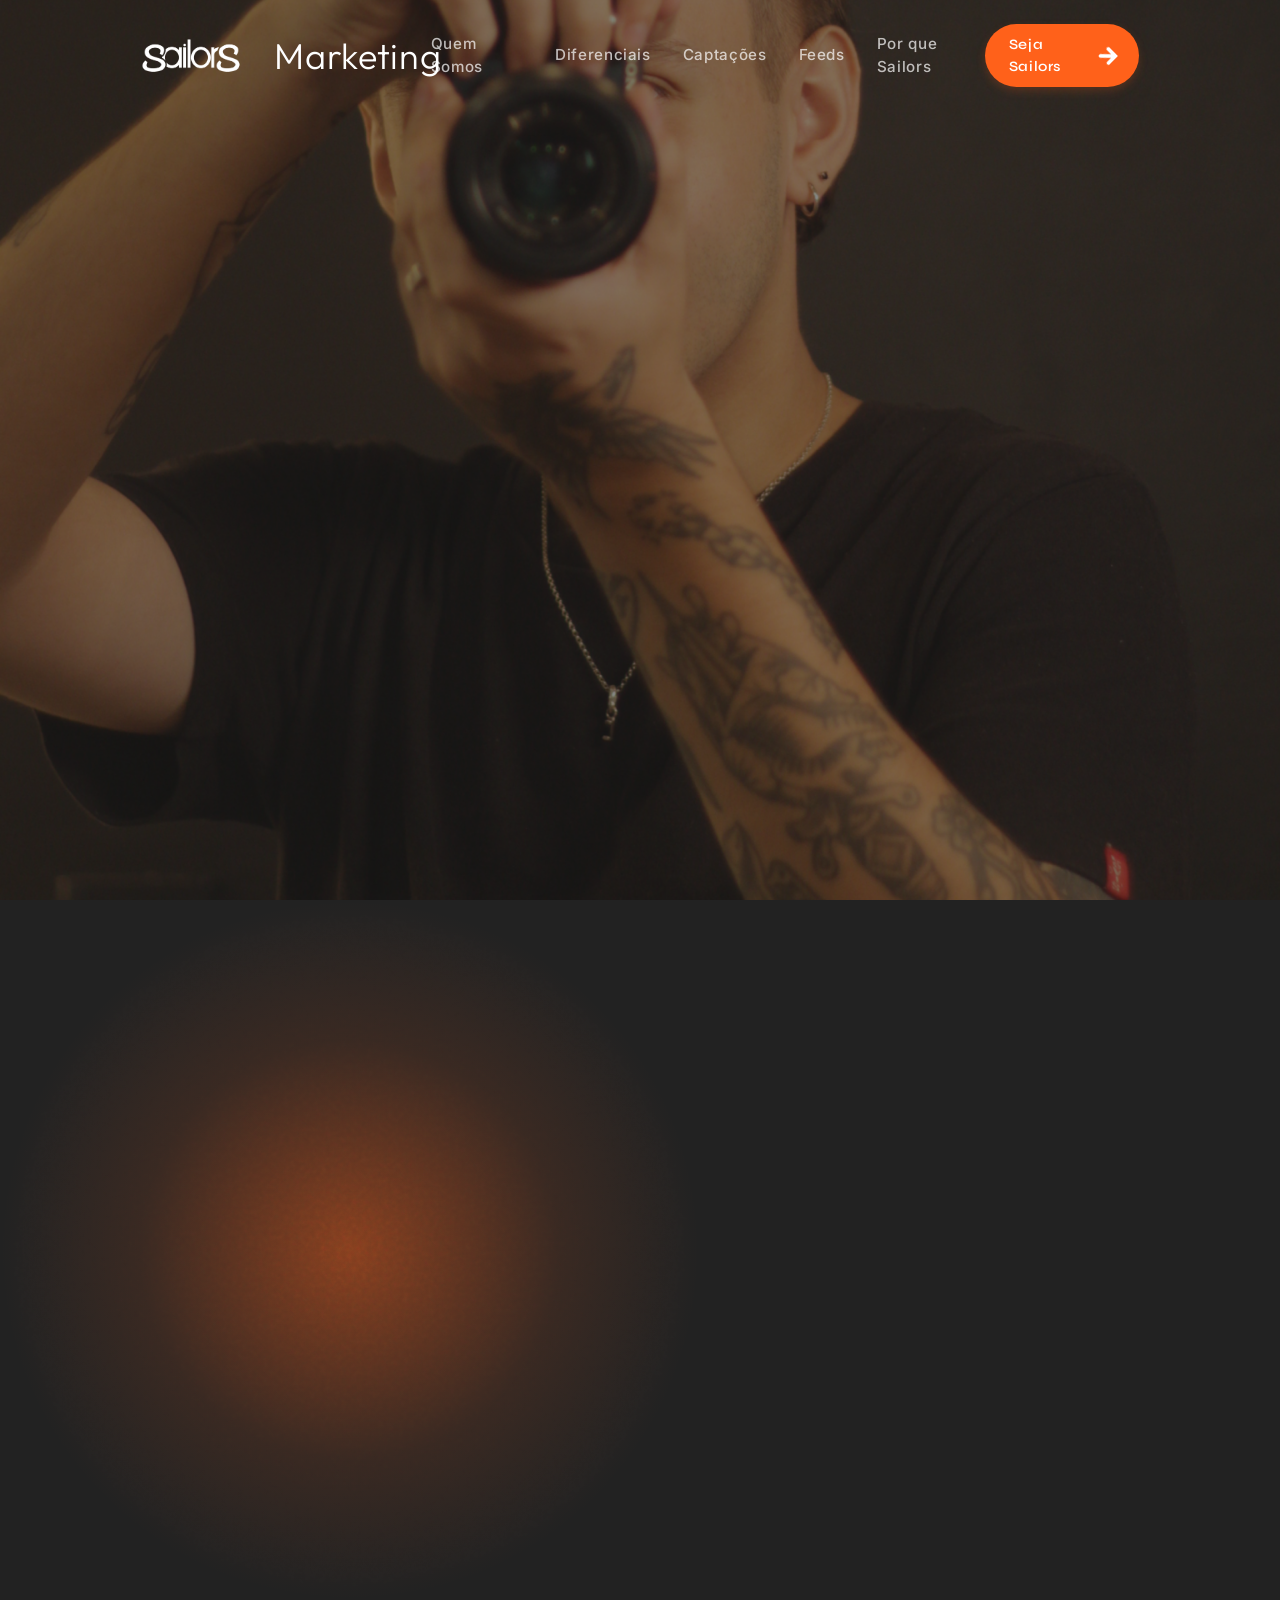
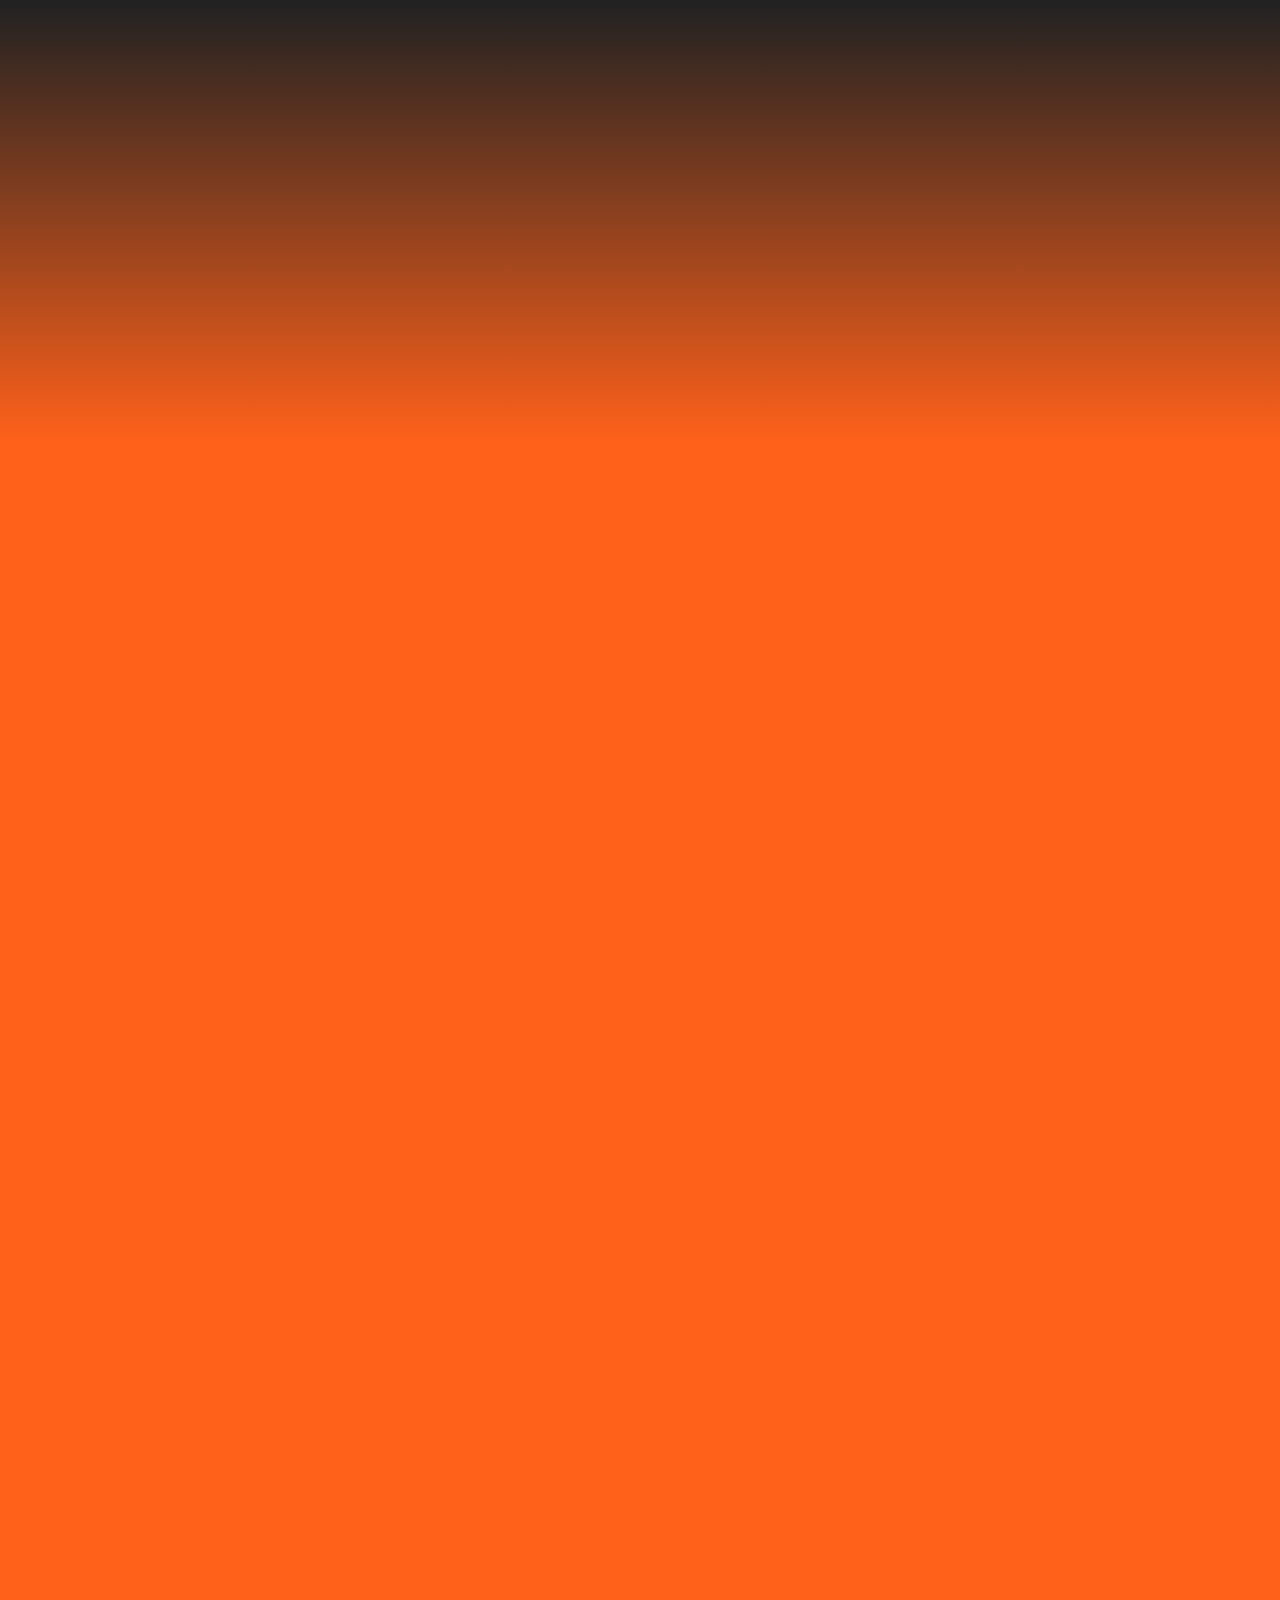
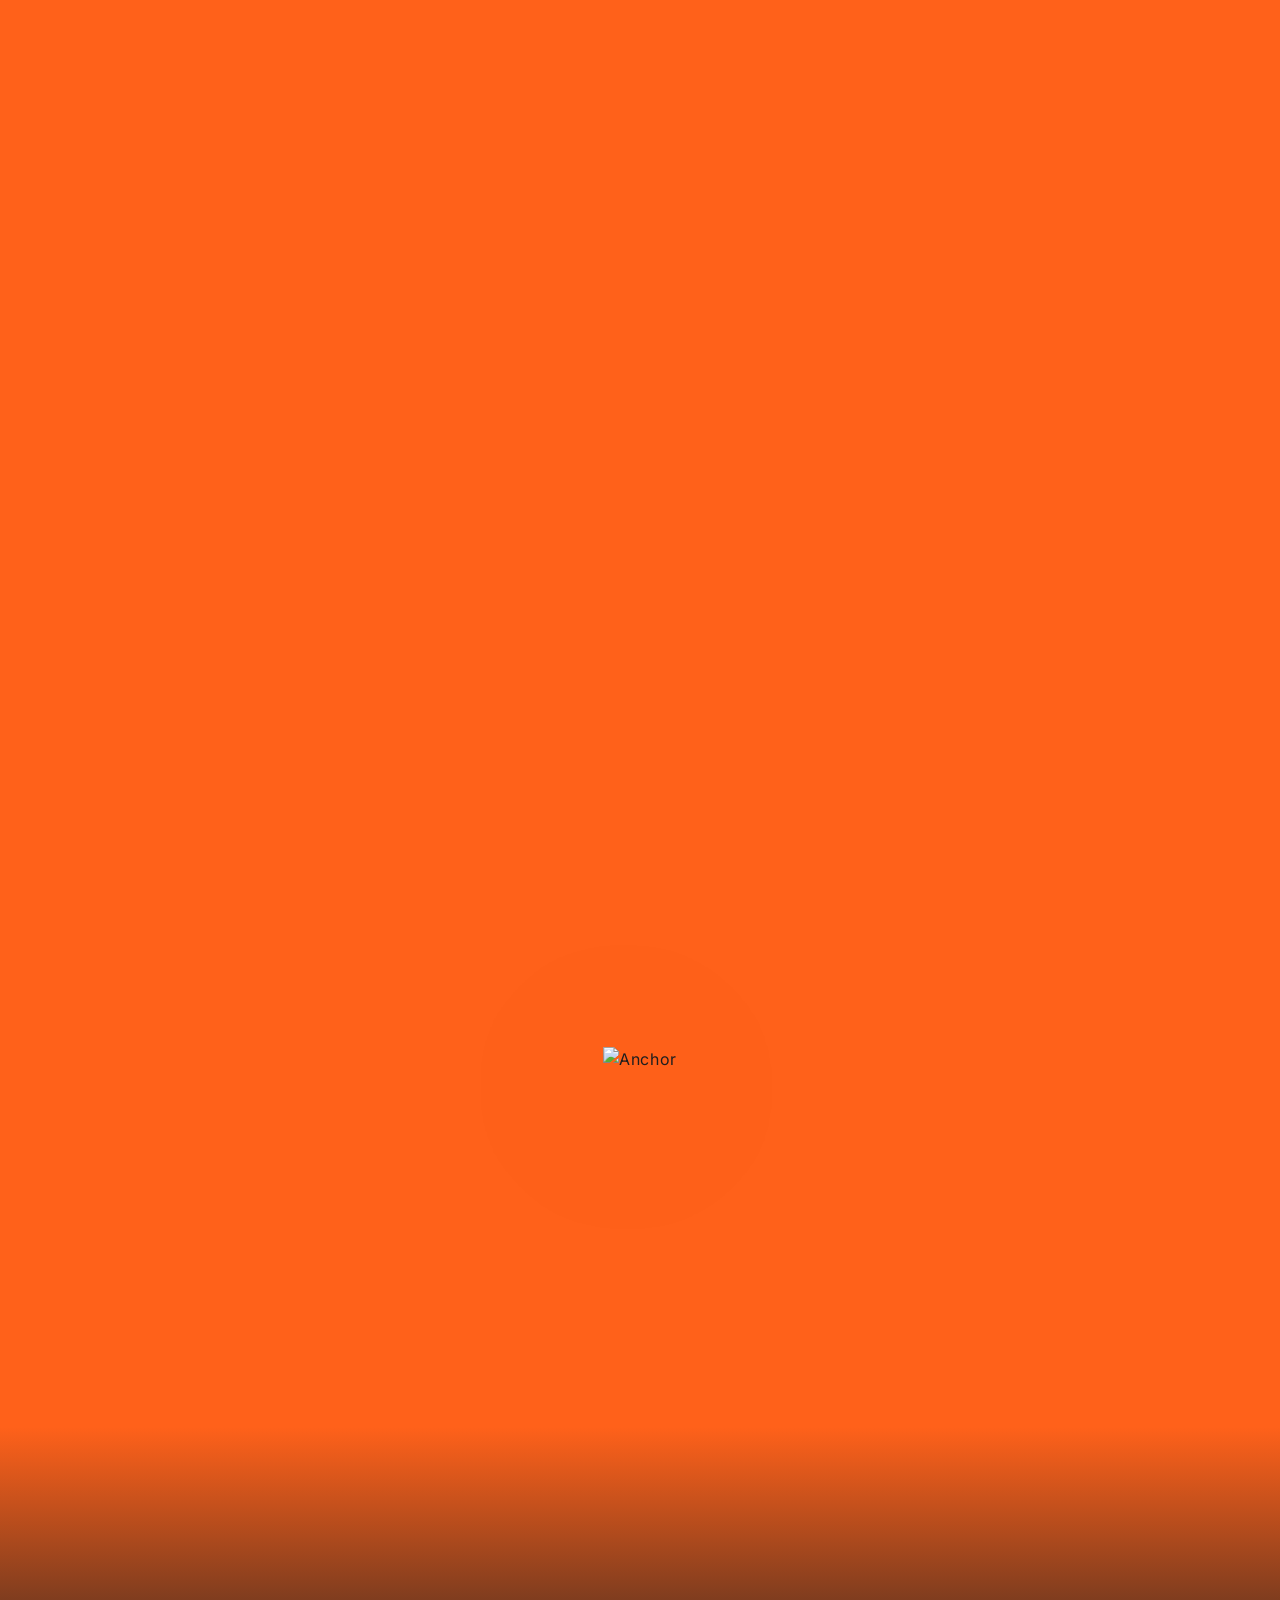
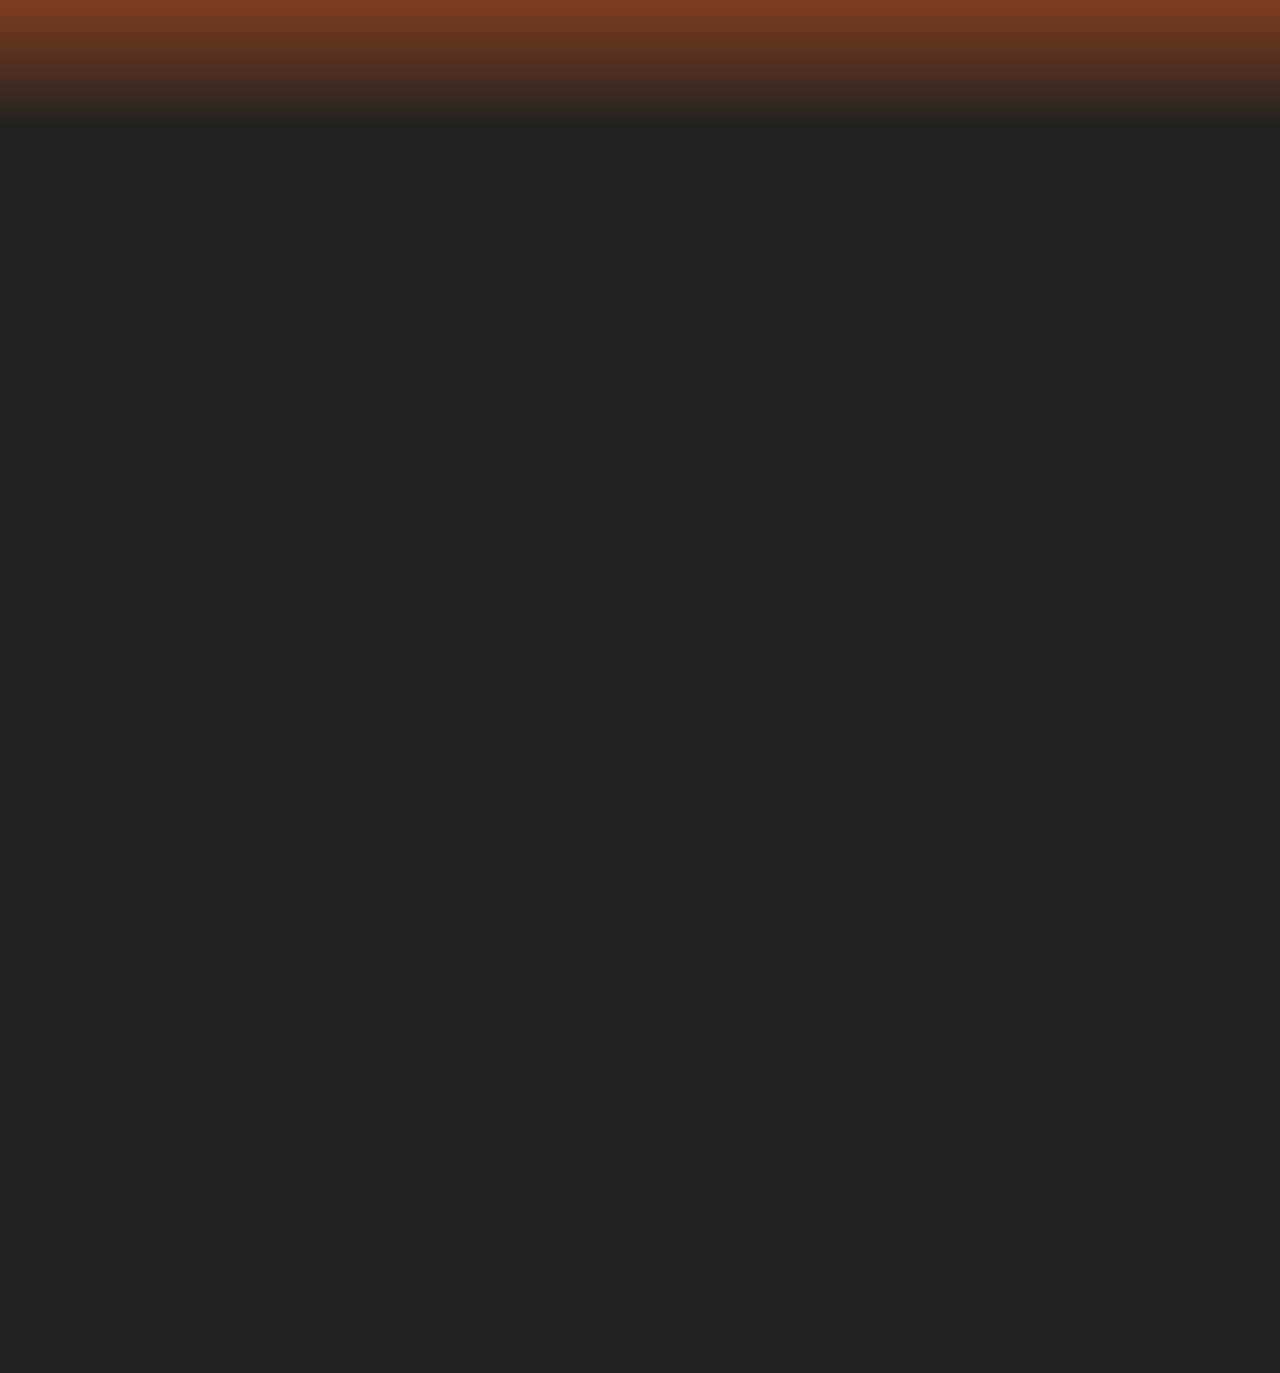
==== commit 77a1cf22: "revert: modal visual layout back to original light warm-beige style" ====
--- a/index.html
+++ b/index.html
@@ -3,735 +3,603 @@
 <head>
     <meta charset="UTF-8">
     <meta name="viewport" content="width=device-width, initial-scale=1.0">
-    <title>SAILORS Marketing — Posicionamento de Alto Padrão</title>
-    <meta name="description" content="Unimos estratégia de branding, audiovisual cinematográfico e tráfego pago para atrair clientes premium para o seu negócio. Posicionamento de alto padrão para marcas de destaque.">
+    <title>Sailors Marketing — Qualidade de Produtora, Agilidade de Agência</title>
+    <meta name="description" content="Nascemos para marcas que querem crescer de verdade. Sailors Marketing combina a qualidade estética de uma produtora de cinema com a agilidade estratégica de uma agência moderna.">
+    <!-- Google Fonts fallbacks: Syne, Outfit, Inter -->
+    <link rel="preconnect" href="https://fonts.googleapis.com">
+    <link rel="preconnect" href="https://fonts.gstatic.com" crossorigin>
+    <link href="https://fonts.googleapis.com/css2?family=Inter:wght@300;400;500;600;700&family=Outfit:wght@400;600;800&family=Syne:wght@700;800&display=swap" rel="stylesheet">
     <!-- Main Stylesheet -->
-    <link rel="stylesheet" href="style.css?v=20260624_24">
+    <link rel="stylesheet" href="style.css?v=46">
 </head>
 <body>
 
     <!-- Custom Cursor Glow Effect -->
     <div class="cursor-glow" id="cursorGlow"></div>
 
-    <!-- NAVBAR -->
-    <header class="navbar">
-        <div class="container navbar-container">
-            <div class="navbar-brand">
-                <img src="logo-sailors.png" alt="Sailors Logo" class="brand-logo-img">
-                <div class="brand-divider"></div>
-                <span class="brand-subtext">marketing</span>
-            </div>
+    <!-- SECTION 1: HERO (With slideshow & Sticky Navbar) -->
+    <section class="section-hero" id="home">
+        <!-- Automatic Slideshow with crossfade -->
+        <div class="hero-slideshow">
+            <div class="slide active" style="background-image: url('imagens_hero/imagem 1.png');"></div>
+            <div class="slide" style="background-image: url('imagens_hero/imagem2.png');"></div>
+            <div class="slide" style="background-image: url('imagens_hero/imagem3.png');"></div>
+            <div class="hero-overlay"></div>
+        </div>
+
+        <!-- Sticky Navbar -->
+        <header class="navbar">
+            <div class="navbar-container">
+                <div class="navbar-brand">
+                    <img src="logo-sailors.png" alt="Sailors Logo" class="navbar-logo">
+                    <div class="vertical-divider"></div>
+                    <span class="navbar-sub-title">Marketing</span>
+                </div>
+                
+                <nav class="nav-menu" id="navMenu">
+                    <a href="#quem-somos" class="nav-link">Quem Somos</a>
+                    <a href="#diferenciais" class="nav-link">Diferenciais</a>
+                    <a href="#captacoes" class="nav-link">Captações</a>
+                    <a href="#feeds" class="nav-link">Feeds</a>
+                    <a href="#por-que-sailors" class="nav-link">Por que Sailors</a>
+                </nav>
+
+                <div class="nav-cta-wrapper">
+                    <a href="contato.html" class="btn-nav btn-hover-effect">
+                        <span>Seja Sailors</span>
+                        <img src="seta.png" alt="Seta" class="btn-arrow-icon">
+                    </a>
+                    <button class="menu-toggle" id="menuToggle" aria-label="Abrir Menu">
+                        <span class="bar"></span>
+                        <span class="bar"></span>
+                        <span class="bar"></span>
+                    </button>
+                </div>
+            </div>
+        </header>
+
+        <!-- Centered content -->
+        <div class="hero-container-centered">
+            <!-- Headline in lowercase -->
+            <h1 class="hero-title-centered reveal-left">
+                Qualidade de <span class="text-highlight">produtora</span><br>
+                Agilidade de <span class="text-highlight">agência</span>
+            </h1>
             
-            <button class="menu-toggle" id="menuToggle" aria-label="Abrir Menu">
-                <span class="bar"></span>
-                <span class="bar" style="margin: 5px 0;"></span>
-                <span class="bar"></span>
-            </button>
-
-            <nav class="nav-menu" id="navMenu">
-                <a href="#quem-confia" class="nav-link">Quem Confia</a>
-                <a href="#posicionamento" class="nav-link">Posicionamento</a>
-                <a href="#nossa-estrutura" class="nav-link">Estrutura</a>
-                <a href="#nossos-servicos" class="nav-link">Serviços</a>
-                <a href="#cases" class="nav-link">Cases</a>
-                <a href="#depoimentos" class="nav-link">Depoimentos</a>
-                <a href="#faq" class="nav-link">FAQ</a>
-                <a href="#contato" class="nav-link">Contato</a>
-            </nav>
-        </div>
-    </header>
-
-    <!-- HERO AND CONFIA WRAPPER FOR SHARED BACKGROUND -->
-    <div class="hero-and-confia-wrapper">
-        <!-- SEÇÃO HERO -->
-        <section class="section-hero" id="home">
-            <div class="container hero-container">
-                <div class="hero-grid-v2">
-                    <!-- Left Column -->
-                    <div class="hero-left-col">
-                        <h1 class="hero-headline-v2">
-                            Posicionamento de <br>
-                            <span class="orange-italic">alto padrão</span> para <br>
-                            marcas que não <br>
-                            aceitam ser comuns.
-                        </h1>
-                        <a href="#contato" class="hero-cta-btn">
-                            <span>AGENDAR DIAGNÓSTICO ESTRATÉGICO</span>
-                            <span class="arrow">&rarr;</span>
-                        </a>
-                    </div>
+            <!-- Subheadline -->
+            <p class="hero-subtitle-centered reveal-fade">
+                Produção estruturada para atender demandas<br>
+                com rapidez, consistência e alto padrão de execução.
+            </p>
+            
+            <!-- CTA Button -->
+            <div class="hero-actions-centered reveal-bottom">
+                <a href="contato.html" class="btn-cta btn-hover-effect">
+                    <span>Seja Sailors</span>
+                    <img src="seta.png" alt="Seta" class="btn-arrow-large">
+                </a>
+            </div>
+        </div>
+    </section>
+
+    <!-- SECTION 2: QUEM NÓS SOMOS (Left title, right description, 4 white cards) -->
+    <section class="section-about" id="quem-somos">
+        <div class="about-container">
+            <!-- Top Block (Two columns) -->
+            <div class="about-header">
+                <!-- Stacked big title -->
+                <div class="about-title-wrapper reveal-left">
+                    <h2 class="section-title-stacked">
+                        Quem<br>Nós<br>Somos?
+                    </h2>
+                </div>
+                <!-- Right-aligned description -->
+                <div class="about-description reveal-right">
+                    <p class="body-text-about">
+                        A Sailors nasceu em 2020 unindo estratégia, criatividade e resultado para fortalecer marcas. Começamos no social media e expandimos para o audiovisual, com estúdio próprio e mais de 100 clientes atendidos. Hoje, atuamos lado a lado com cada marca, criando conteúdos e estratégias que geram presença, conexão e crescimento.
+                    </p>
+                </div>
+            </div>
+
+            <!-- Bottom Block (4 White Cards with specific corner radiuses) -->
+            <div class="services-grid-white">
+                <!-- Card 1 (Top-Left corner border-radius 200px) -->
+                <a href="contato.html" class="service-card-white card-left-curved reveal-bottom">
+                    <div class="card-white-content">
+                        <h3 class="card-white-title">Criação de<br>conteúdo</h3>
+                        <p class="card-white-desc">Sessões de foto/vídeo, design gráfico, edição e copywriting</p>
+                    </div>
+                </a>
+                
+                <!-- Card 2 -->
+                <a href="contato.html" class="service-card-white reveal-bottom" style="transition-delay: 0.1s;">
+                    <div class="card-white-content">
+                        <h3 class="card-white-title">Gestão de<br>redes sociais</h3>
+                        <p class="card-white-desc">Planejamento de conteúdo, publicações, stories, reels, configuração de perfil e engajamento com a comunidade</p>
+                    </div>
+                </a>
+                
+                <!-- Card 3 -->
+                <a href="contato.html" class="service-card-white reveal-bottom" style="transition-delay: 0.2s;">
+                    <div class="card-white-content">
+                        <h3 class="card-white-title">Análise & crescimento<br>de marca</h3>
+                        <p class="card-white-desc">Relatórios mensais, insights de desempenho, análise de concorrência e estratégias de crescimento</p>
+                    </div>
+                </a>
+                
+                <!-- Card 4 (Top-Right corner border-radius 200px) -->
+                <a href="contato.html" class="service-card-white card-right-curved reveal-bottom" style="transition-delay: 0.3s;">
+                    <div class="card-white-content">
+                        <h3 class="card-white-title">Publicidade<br>segmentada</h3>
+                        <p class="card-white-desc">Configuração de anúncios no Facebook/Instagram, segmentação de público, testes A/B e otimização de orçamento</p>
+                    </div>
+                </a>
+            </div>
+        </div>
+    </section>
+
+    <!-- SECTION 3: UMA AGÊNCIA PARA MARCAS (Dynamic title, 2x2 asymmetric columns) -->
+    <section class="section-growth" id="diferenciais">
+        <div class="growth-container">
+            <!-- Left Block -->
+            <div class="growth-info reveal-left">
+                <h2 class="section-title-growth">
+                    Uma agência para marcas que querem <span class="text-dynamic" id="dynamicWord">crescer</span>
+                </h2>
+                <p class="body-text-growth">
+                    Enquanto muitas agências prometem fórmulas prontas e resultados rápidos que não funcionam na prática, a Sailors trabalha com <span class="text-bold">estratégia, direção criativa e execução consistente</span> para construir marcas que realmente crescem.
+                </p>
+                <div class="growth-action">
+                    <a href="contato.html" class="btn-cta btn-hover-effect">
+                        <span>Seja Sailors</span>
+                        <img src="seta.png" alt="Seta" class="btn-arrow-large">
+                    </a>
+                </div>
+            </div>
+
+            <!-- Right Block (Two vertical columns to preserve exact asymmetric heights) -->
+            <div class="growth-steps-grid reveal-right">
+                <!-- Column 1 (Left): contains Step 01 and Step 03 -->
+                <div class="steps-col">
+                    <!-- Step 01 (Height: 306px) -->
+                    <div class="step-box step-h-short">
+                        <span class="step-box-num">01</span>
+                        <h4 class="step-box-title">Entendemos sua marca</h4>
+                    </div>
+                    <!-- Step 03 (Height: 383px) -->
+                    <div class="step-box step-h-tall">
+                        <span class="step-box-num">03</span>
+                        <h4 class="step-box-title">Consolidamos posicionamento</h4>
+                    </div>
+                </div>
+
+                <!-- Column 2 (Right): contains Step 02 and Step 04 -->
+                <div class="steps-col">
+                    <!-- Step 02 (Height: 383px) -->
+                    <div class="step-box step-h-tall">
+                        <span class="step-box-num">02</span>
+                        <h4 class="step-box-title">Criamos com estratégia</h4>
+                    </div>
+                    <!-- Step 04 (Height: 306px) -->
+                    <div class="step-box step-h-short">
+                        <span class="step-box-num">04</span>
+                        <h4 class="step-box-title">Otimizamos resultados</h4>
+                    </div>
+                </div>
+            </div>
+        </div>
+    </section>
+
+    <!-- SECTION 4: CARROSSEL DE CAPTAÇÕES (Continuous loop carousel) -->
+    <section class="section-carousel-captures" id="captacoes">
+        <div class="captures-container">
+            <h2 class="captures-title reveal-fade">
+                Mais do que posts, construímos <span class="text-highlight">posicionamento</span>
+            </h2>
+            
+            <!-- Infinite loop wrapper -->
+            <div class="infinite-carousel-wrapper reveal-bottom">
+                <div class="infinite-carousel-track">
+                    <!-- Carousel items -->
+                    <div class="carousel-card"><img src="imagens_captações/imagem1.png" alt="Captação" class="carousel-img"></div>
+                    <div class="carousel-card"><img src="imagens_captações/imagem2.png" alt="Captação" class="carousel-img"></div>
+                    <div class="carousel-card"><img src="imagens_captações/imagem3.png" alt="Captação" class="carousel-img"></div>
+                    <div class="carousel-card"><img src="imagens_captações/imagem4.png" alt="Captação" class="carousel-img"></div>
+                    <div class="carousel-card"><img src="imagens_captações/imagem5.png" alt="Captação" class="carousel-img"></div>
+                    <div class="carousel-card"><img src="imagens_captações/imagem6.png" alt="Captação" class="carousel-img"></div>
+                    <div class="carousel-card"><img src="imagens_captações/imagem7.png" alt="Captação" class="carousel-img"></div>
+                    <div class="carousel-card"><img src="imagens_captações/imagem8.png" alt="Captação" class="carousel-img"></div>
                     
-                    <!-- Right Column -->
-                    <div class="hero-right-col">
-                        <!-- Top Right Meta -->
-                        <div class="hero-top-meta">
-                            EST. 2020 - SANTA CATARINA / BR
-                        </div>
-                        
-                        <!-- Bottom Right Description -->
-                        <div class="hero-bottom-desc">
-                            <span class="line">Unimos estratégia de branding, audiovisual</span><br>
-                            <span class="line"><span class="orange-italic">cinematográfico</span> e tráfego pago para atrair</span><br>
-                            <span class="line">clientes premium para o seu negócio.</span>
-                        </div>
-                    </div>
-                </div>
-            </div>
-        </section>
-
-        <!-- SEÇÃO 01 — QUEM CONFIA NA SAILORS -->
-        <section class="section-confia" id="quem-confia">
-            <div class="container confia-container">
-                <div class="confia-grid">
-                    <div class="confia-left">
-                        <div class="section-label">
-                            <span class="bullet"></span> 01 · QUEM CONFIA NA SAILORS
-                        </div>
-                        <h2 class="awesome-headline">
-                            Alguns de <br>
-                            <span class="orange-italic">nossos clientes.</span>
-                        </h2>
-                        
-                        <div class="confia-logos-grid">
-                            <div class="logo-item"><img src="assets/v2/logos/logo wikify.png" alt="Kiwify"></div>
-                            <div class="logo-item"><img src="assets/v2/logos/DW_logo-reduzido-3.png" alt="DW"></div>
-                            <div class="logo-item"><img src="assets/v2/logos/logo de ville.png" alt="De Ville"></div>
-                            <div class="logo-item"><img src="assets/v2/logos/club_casa_design.png" alt="Club Casa Design"></div>
-                            <div class="logo-item"><img src="assets/v2/logos/2024-10-10-imagens-home-header-logo.webp" alt="Cristo Luz"></div>
-                            <div class="logo-item"><img src="assets/v2/logos/embraed.png" alt="Embraed"></div>
-                            <div class="logo-item"><img src="assets/v2/logos/j marcon.png" alt="J Marcon"></div>
-                            <div class="logo-item"><img src="assets/v2/logos/a10_empreendimentos.png" alt="A10 Empreendimentos"></div>
-                            <div class="logo-item"><img src="assets/v2/logos/tkws.png" alt="TKWS"></div>
-                            <div class="logo-item"><img src="assets/v2/logos/toro_bianco.png" alt="Toro Bianco"></div>
-                        </div>
-                    </div>
-
-                    <div class="confia-right">
-                        <div class="metric-item">
-                            <span class="metric-label">MARCAS ATENDIDAS</span>
-                            <span class="metric-number" data-target="100">+0</span>
-                        </div>
-                        <div class="metric-item">
-                            <span class="metric-label">ANOS NO MERCADO</span>
-                            <span class="metric-number" data-target="6">+0</span>
-                        </div>
-                        <div class="metric-item">
-                            <span class="metric-label">HORAS DE GRAVAÇÃO</span>
-                            <span class="metric-number" data-target="2000">+0</span>
-                        </div>
-                    </div>
-                </div>
-            </div>
-        </section>
-    </div>
-
-    <!-- POSICIONAMENTO E PROBLEMA WRAPPER FOR SHARED BACKGROUND -->
-    <div class="posicionamento-and-problema-wrapper">
-        <div class="posicionamento-glow-blob"></div>
-
-        <!-- SEÇÃO 02 — POSICIONAMENTO -->
-        <section class="section-posicionamento" id="posicionamento">
-            <div class="container posicionamento-container">
-                <div class="posicionamento-grid">
-                    <!-- Left side content -->
-                    <div class="posicionamento-left">
-                        <div class="section-label">
-                            <span class="bullet"></span> 02 · POSICIONAMENTO
-                        </div>
-                        <h2 class="awesome-headline">
-                            Se o seu produto é premium, seu marketing não pode parecer barato. <span class="orange-italic">Somos a solução</span> para o mercado de alto padrão.
-                        </h2>
-                        <p class="support-text-small">
-                            A agência definitiva para marcas do setor imobiliário, arquitetura e serviços <span class="orange-text">high-ticket</span>.
-                        </p>
+                    <!-- Loop duplication -->
+                    <div class="carousel-card"><img src="imagens_captações/imagem1.png" alt="Captação" class="carousel-img"></div>
+                    <div class="carousel-card"><img src="imagens_captações/imagem2.png" alt="Captação" class="carousel-img"></div>
+                    <div class="carousel-card"><img src="imagens_captações/imagem3.png" alt="Captação" class="carousel-img"></div>
+                    <div class="carousel-card"><img src="imagens_captações/imagem4.png" alt="Captação" class="carousel-img"></div>
+                    <div class="carousel-card"><img src="imagens_captações/imagem5.png" alt="Captação" class="carousel-img"></div>
+                    <div class="carousel-card"><img src="imagens_captações/imagem6.png" alt="Captação" class="carousel-img"></div>
+                    <div class="carousel-card"><img src="imagens_captações/imagem7.png" alt="Captação" class="carousel-img"></div>
+                    <div class="carousel-card"><img src="imagens_captações/imagem8.png" alt="Captação" class="carousel-img"></div>
+                </div>
+            </div>
+        </div>
+    </section>
+
+    <!-- SECTION 5: CARROSSEL DE FEEDS DOS CLIENTES (Manual navigation) -->
+    <section class="section-feeds" id="feeds">
+        <div class="feeds-container">
+            <span class="feeds-indicator reveal-fade">FEEDS DE SUCESSO</span>
+            <h2 class="feeds-title reveal-fade">Presença visual consistente</h2>
+
+            <div class="feeds-carousel-wrapper reveal-bottom">
+                <!-- Navigation Buttons -->
+                <button class="feed-nav-btn feed-prev" id="feedPrevBtn" aria-label="Anterior">
+                    <img src="seta.png" alt="Seta Anterior" class="feed-btn-arrow-left">
+                </button>
+                
+                <!-- Display Area -->
+                <div class="feed-display-area">
+                    <div class="feed-track" id="feedTrack">
+                        <div class="feed-slide active">
+                            <img src="feed_clientes/feed-abdo.png" alt="Feed Abdo" class="feed-img">
+                        </div>
+                        <div class="feed-slide">
+                            <img src="feed_clientes/feed-costelao.png" alt="Feed Costelão" class="feed-img">
+                        </div>
+                        <div class="feed-slide">
+                            <img src="feed_clientes/feed-deville.png" alt="Feed Deville" class="feed-img">
+                        </div>
+                    </div>
+                </div>
+                
+                <button class="feed-nav-btn feed-next" id="feedNextBtn" aria-label="Próximo">
+                    <img src="seta.png" alt="Seta Próximo" class="feed-btn-arrow-right">
+                </button>
+            </div>
+        </div>
+    </section>
+
+    <!-- SECTION 6: POR QUE ENTRAR NO NOSSO BARCO (Vibrant Orange with neon glows & original art) -->
+    <section class="section-boat" id="por-que-sailors">
+        <div class="boat-container">
+            <!-- Header Title -->
+            <h2 class="boat-title reveal-bottom">
+                <span class="title-orange">Por que</span> <span class="title-white">entrar no nosso barco?</span>
+            </h2>
+
+            <!-- Statistics card with neon border and shadow -->
+            <div class="stats-box-neon reveal-bottom">
+                <div class="stats-grid-row">
+                    <div class="stat-item-horizontal">
+                        <span class="stat-number" data-target="100">+0</span>
+                        <p class="stat-label">Já atendemos mais de 100 clientes na região de Santa Catarina</p>
+                    </div>
+                    <div class="stat-item-horizontal">
+                        <span class="stat-number" data-target="6">+0</span>
+                        <p class="stat-label">Estamos há mais de 6 anos no mercado publicitário</p>
+                    </div>
+                    <div class="stat-item-horizontal">
+                        <span class="stat-number" data-target="2000">+0</span>
+                        <p class="stat-label">Mais de 2000 horas de gravação</p>
+                    </div>
+                </div>
+            </div>
+
+            <!-- Full-width visual art (Matches 100% of reference visual chart) -->
+            <div class="boat-art-wrapper reveal-bottom">
+                <img src="arte_lp.png" alt="Gráfico de Performance Você com a Sailors" class="boat-art-img">
+            </div>
+
+            <!-- Logos Box with neon border -->
+            <div class="logos-box-neon reveal-bottom">
+                <div class="logos-box-content">
+                    <h3 class="logos-title-neon">Veja alguns de nossos tripulantes:</h3>
+                    <div class="logos-grid-container">
+                        <!-- Row 1: 3 logos -->
+                        <div class="logos-row">
+                            <div class="logo-grid-item reveal-bottom">
+                                <img src="logos_clientes_lp/2024-10-10-imagens-home-header-logo.webp" alt="Cristo Luz" class="client-logo-img">
+                            </div>
+                            <div class="logo-grid-item reveal-bottom">
+                                <img src="logos_clientes_lp/DW_logo-reduzido-3.png" alt="D.W." class="client-logo-img">
+                            </div>
+                            <div class="logo-grid-item reveal-bottom">
+                                <img src="logos_clientes_lp/j marcon.png" alt="J Marcon" class="client-logo-img">
+                            </div>
+                        </div>
+                        <!-- Row 2: 4 logos -->
+                        <div class="logos-row">
+                            <div class="logo-grid-item reveal-bottom">
+                                <img src="logos_clientes_lp/logo wikify.png" alt="Wikify" class="client-logo-img">
+                            </div>
+                            <div class="logo-grid-item reveal-bottom">
+                                <img src="logos_clientes_lp/embraed.png" alt="Embraed" class="client-logo-img">
+                            </div>
+                            <div class="logo-grid-item reveal-bottom">
+                                <img src="logos_clientes_lp/tkws.png" alt="TKWS" class="client-logo-img">
+                            </div>
+                            <div class="logo-grid-item reveal-bottom">
+                                <img src="logos_clientes_lp/logo de ville.png" alt="De Ville" class="client-logo-img">
+                            </div>
+                        </div>
+                        <!-- Row 3: 3 logos -->
+                        <div class="logos-row">
+                            <div class="logo-grid-item reveal-bottom">
+                                <img src="logos_clientes_lp/club_casa_design.png" alt="Club da Casa Design" class="client-logo-img">
+                            </div>
+                            <div class="logo-grid-item logo-span-2 reveal-bottom">
+                                <img src="logos_clientes_lp/toro_bianco.png" alt="Toro Bianco" class="client-logo-img">
+                            </div>
+                            <div class="logo-grid-item reveal-bottom">
+                                <img src="logos_clientes_lp/a10_empreendimentos.png" alt="A10" class="client-logo-img">
+                            </div>
+                        </div>
+                    </div>
+                </div>
+            </div>
+
+            <!-- Testimonials Box with neon border -->
+            <div class="testimonials-box-neon reveal-bottom">
+                <div class="testimonials-box-content">
+                    <h3 class="testimonials-title-neon">O que estão falando sobre a Sailors</h3>
+                    <div class="video-testimonial-wrapper">
+                        <iframe src="https://player.vimeo.com/video/1199541151?title=0&byline=0&portrait=0&badge=0&autopause=0" width="100%" height="100%" frameborder="0" allow="autoplay; fullscreen; picture-in-picture; clipboard-write" style="width: 100%; height: 100%; display: block;" title="quando-contrata-a-sailors"></iframe>
+                    </div>
+                </div>
+            </div>
+
+            <!-- Team Box with neon border -->
+            <div class="team-box-neon reveal-bottom">
+                <div class="team-box-content">
+                    <div class="team-header-row">
+                        <h3 class="team-title-neon">Nosso time</h3>
+                        <div class="team-nav-buttons">
+                            <button class="team-nav-btn team-prev" id="teamPrevBtn" aria-label="Anterior">
+                                <img src="seta.png" alt="Seta Anterior" class="team-btn-arrow-left">
+                            </button>
+                            <button class="team-nav-btn team-next" id="teamNextBtn" aria-label="Próximo">
+                                <img src="seta.png" alt="Seta Próximo" class="team-btn-arrow-right">
+                            </button>
+                        </div>
                     </div>
                     
-                    <!-- Right side buttons -->
-                    <div class="posicionamento-right">
-                        <div class="posicionamento-buttons-vertical">
-                            <a href="#contato" class="btn-posicionamento-primary">
-                                <span>QUERO ELEVAR MINHA MARCA</span>
-                                <span class="arrow">&rarr;</span>
-                            </a>
-                            <a href="#cases" class="btn-posicionamento-outline">
-                                <span>VER CASES</span>
-                                <span class="arrow">&rarr;</span>
-                            </a>
-                        </div>
-                    </div>
-                </div>
-            </div>
-        </section>
-
-        <!-- SEÇÃO 03 — PROBLEMA X SOLUÇÃO -->
-        <section class="section-problema-solucao" id="problema-solucao">
-            <div class="container problema-container">
-                <div class="section-label">
-                    <span class="bullet"></span> 03 · PROBLEMA X SOLUÇÃO
-                </div>
-                <div class="problema-content-right">
-                    <h2 class="awesome-headline">
-                        Marketing comum vs <br>
-                        Posicionamento de <span class="orange-italic">alto padrão</span>
-                    </h2>
-                    <p class="support-text-small">
-                        Esqueça o marketing feito apenas com celular. Entregamos <br>
-                        qualidade de produtora e agilidade de agência.
-                    </p>
-                </div>
-            </div>
-        </section>
-    </div>
-
-    <!-- SEÇÃO 04 — NOSSA ESTRUTURA (TEXTO) -->
-    <section class="section-estrutura-texto" id="nossa-estrutura">
-        <div class="container estrutura-container">
-            <div class="estrutura-content-block">
-                <div class="section-label">
-                    <span class="bullet"></span> 04 · NOSSA ESTRUTURA
-                </div>
-                <p class="estrutura-text">
-                    Localizado em Santa Catarina, nosso espaço foi pensado para entregar o melhor. Uma estrutura completa com tudo o que nossos clientes precisam. Estúdio exclusivo para podcasts e gravações, zero complicação. Os <span class="orange-highlight">melhores equipamentos do mercado</span> para atender as suas necessidades.
-                </p>
-                <div class="estrutura-buttons-vertical">
-                    <a href="#contato" class="btn-primary">
-                        <span>QUERO ELEVAR MINHA MARCA</span>
-                        <span class="arrow">&rarr;</span>
-                    </a>
-                    <a href="#estrutura-fotos" class="btn-outline-black">
-                        <span>VER NOSSO ESPAÇO</span>
-                        <span class="arrow">&rarr;</span>
-                    </a>
-                </div>
-            </div>
-        </div>
+                    <div class="team-carousel-wrapper">
+                        <div class="team-carousel-track" id="teamTrack">
+                            
+                            <!-- Card 1 -->
+                            <div class="team-card">
+                                <div class="team-photo-wrapper">
+                                    <img src="time_sailors/natasha_daffine.jpg" alt="Natasha Daffine" class="team-photo">
+                                </div>
+                                <div class="team-info">
+                                    <span class="team-role">CEO & Social Media</span>
+                                    <h4 class="team-name">Natasha Daffine</h4>
+                                </div>
+                            </div>
+                            
+                            <!-- Card 2 -->
+                            <div class="team-card">
+                                <div class="team-photo-wrapper">
+                                    <img src="time_sailors/pedro_manhaes.jpg" alt="Pedro Manhães" class="team-photo">
+                                </div>
+                                <div class="team-info">
+                                    <span class="team-role">CEO & Comercial</span>
+                                    <h4 class="team-name">Pedro Manhães</h4>
+                                </div>
+                            </div>
+                            
+                            <!-- Card 4 -->
+                            <div class="team-card">
+                                <div class="team-photo-wrapper">
+                                    <img src="time_sailors/joao_alexandre.jpg" alt="João Alexandre" class="team-photo">
+                                </div>
+                                <div class="team-info">
+                                    <span class="team-role">Audiovisual</span>
+                                    <h4 class="team-name">João Alexandre</h4>
+                                </div>
+                            </div>
+                            
+                            <!-- Card 5 -->
+                            <div class="team-card">
+                                <div class="team-photo-wrapper">
+                                    <img src="time_sailors/joao_eduardo.png" alt="João Eduardo" class="team-photo">
+                                </div>
+                                <div class="team-info">
+                                    <span class="team-role">Audiovisual</span>
+                                    <h4 class="team-name">João Eduardo</h4>
+                                </div>
+                            </div>
+                            
+                            <!-- Card 6 -->
+                            <div class="team-card">
+                                <div class="team-photo-wrapper">
+                                    <img src="time_sailors/andre_varela.jpg" alt="André Varela" class="team-photo">
+                                </div>
+                                <div class="team-info">
+                                    <span class="team-role">Audiovisual</span>
+                                    <h4 class="team-name">André Varela</h4>
+                                </div>
+                            </div>
+                            
+                            <!-- Card 7 -->
+                            <div class="team-card">
+                                <div class="team-photo-wrapper">
+                                    <img src="time_sailors/guilherme_peroza.jpg" alt="Guilherme Peroza" class="team-photo">
+                                </div>
+                                <div class="team-info">
+                                    <span class="team-role">Audiovisual</span>
+                                    <h4 class="team-name">Guilherme Peroza</h4>
+                                </div>
+                            </div>
+                            
+                            <!-- Card 8 -->
+                            <div class="team-card">
+                                <div class="team-photo-wrapper">
+                                    <img src="time_sailors/gabriel_siqueira.jpg" alt="Gabriel Siqueira" class="team-photo">
+                                </div>
+                                <div class="team-info">
+                                    <span class="team-role">Designer</span>
+                                    <h4 class="team-name">Gabriel Siqueira</h4>
+                                </div>
+                            </div>
+                            
+                            <!-- Card 9 -->
+                            <div class="team-card">
+                                <div class="team-photo-wrapper">
+                                    <img src="time_sailors/maria_clara.jpg" alt="Maria Clara" class="team-photo">
+                                </div>
+                                <div class="team-info">
+                                    <span class="team-role">Designer</span>
+                                    <h4 class="team-name">Maria Clara</h4>
+                                </div>
+                            </div>
+                            
+                            <!-- Card 10 -->
+                            <div class="team-card">
+                                <div class="team-photo-wrapper">
+                                    <img src="time_sailors/kevin_oliveira.jpg" alt="Kevin Oliveira" class="team-photo">
+                                </div>
+                                <div class="team-info">
+                                    <span class="team-role">Audiovisual</span>
+                                    <h4 class="team-name">Kevin Oliveira</h4>
+                                </div>
+                            </div>
+                            
+                            <!-- Card 11 -->
+                            <div class="team-card">
+                                <div class="team-photo-wrapper">
+                                    <img src="time_sailors/pedro_aragao.png" alt="Pedro Aragão" class="team-photo">
+                                </div>
+                                <div class="team-info">
+                                    <span class="team-role">Designer</span>
+                                    <h4 class="team-name">Pedro Aragão</h4>
+                                </div>
+                            </div>
+                            
+                            <!-- Card 12 -->
+                            <div class="team-card">
+                                <div class="team-photo-wrapper">
+                                    <img src="time_sailors/maria_eduarda.jpg" alt="Maria Eduarda" class="team-photo">
+                                </div>
+                                <div class="team-info">
+                                    <span class="team-role">Social Media</span>
+                                    <h4 class="team-name">Maria Eduarda</h4>
+                                </div>
+                            </div>
+                            
+                        </div>
+                    </div>
+                    
+                    <!-- Progress Dots -->
+                    <div class="team-dots-container" id="teamDots"></div>
+                </div>
+            </div>
+
+            <!-- Anchor — absolute inside boat-container, BEHIND logos-box (z:20) -->
+            <div class="anchor-visual-wrapper">
+                <img src="ancora.png" alt="Anchor" class="contact-anchor-img">
+            </div>
+        </div>
+
+        <!-- Fade vertical gradient from orange to dark -->
+        <div class="boat-bottom-transition"></div>
     </section>
 
-    <!-- SEÇÃO 04b — NOSSA ESTRUTURA (IMAGENS) -->
-    <section class="section-estrutura-imagens" id="estrutura-fotos">
-        <div class="container">
-            <!-- Bloco de imagens com alternância (fade) em cada slot -->
-            <div class="estrutura-images-block">
-                <!-- Imagem Grande acima (Slideshow Slot 1 - Aspect Ratio 3:2) -->
-                <div class="estrutura-img-large slideshow-slot">
-                    <img src="assets/v2/images/estudio/Editadas Equipe Sailors2.jpg" alt="Estúdio Sailors — Mesa de Podcast" class="slide active">
-                    <img src="assets/v2/images/estudio/Sailors26.jpg" alt="Estúdio Sailors — Sala de Gravação" class="slide">
-                </div>
-                
-                <!-- Duas menores abaixo lado a lado -->
-                <div class="estrutura-images-bottom">
-                    <!-- Slideshow Slot 2 (Inferior Esquerdo - Aspect Ratio 16:9) -->
-                    <div class="estrutura-img-small slideshow-slot">
-                        <img src="assets/v2/images/estudio/IMG_6941 1.png" alt="Equipamentos Sailors — Câmera e Gravação" class="slide active">
-                        <img src="assets/v2/images/estudio/Editadas Equipe Sailors52 1.png" alt="Estúdio Sailors — Bastidores" class="slide">
-                    </div>
-                    <!-- Slideshow Slot 3 (Inferior Direito - Aspect Ratio 16:9) -->
-                    <div class="estrutura-img-small slideshow-slot">
-                        <img src="assets/v2/images/estudio/Sailors3 1.png" alt="Espaço Estúdio — Iluminação de Led" class="slide active">
-                        <img src="assets/v2/images/estudio/grdr 2025-08-12 110555.405 1.png" alt="Espaço Estúdio — Detalhe Refletores" class="slide">
-                    </div>
-                </div>
-            </div>
-        </div>
-    </section>
-
-    <!-- SEÇÃO 04 (Repetida) — NOSSOS SERVIÇOS -->
-    <section class="section-servicos" id="nossos-servicos">
-        <div class="container servicos-container">
-            <div class="section-label">
-                <span class="bullet"></span> 04 · NOSSOS SERVIÇOS
-            </div>
-            
-            <div class="servicos-header">
-                <div class="servicos-header-left">
-                    <h2 class="awesome-headline">
-                        Do técnico <br>
-                        <span class="orange-italic">ao estratégico</span>
-                    </h2>
-                </div>
-                <div class="servicos-header-right">
-                    <p class="support-text-small">
-                        Para empresas que valorizam estratégia, criatividade e performance como parte da mesma operação.
-                    </p>
-                </div>
-            </div>
-
-            <!-- accordion list -->
-            <div class="accordion-container">
-                <!-- Item 1 -->
-                <div class="accordion-item">
-                    <button class="accordion-trigger" aria-expanded="false">
-                        <span class="service-name">Branding</span>
-                        <span class="service-desc-preview">Construção da identidade e narrativa da sua marca.</span>
-                        <div class="service-tags-wrapper">
-                            <span class="service-tag">IDENTIDADE</span>
-                            <span class="service-tag">DESIGN SYSTEM</span>
-                        </div>
-                        <span class="accordion-icon">+</span>
-                    </button>
-                    <div class="accordion-content">
-                        <p>Ajudamos empresas a descobrirem quem são, o que defendem e como querem ser lembradas. Desenvolvemos a identidade e a narrativa da sua marca do zero — definindo propósito, personalidade e tom de voz — para que cada mensagem transmita autenticidade e gere conexão real com o público certo.</p>
-                    </div>
-                </div>
-
-                <!-- Item 2 -->
-                <div class="accordion-item">
-                    <button class="accordion-trigger" aria-expanded="false">
-                        <span class="service-name">Audiovisual</span>
-                        <span class="service-desc-preview">Captação de fotos, vídeos e podcasts em estúdio próprio.</span>
-                        <div class="service-tags-wrapper">
-                            <span class="service-tag">IDENTIDADE</span>
-                            <span class="service-tag">DESIGN SYSTEM</span>
-                        </div>
-                        <span class="accordion-icon">+</span>
-                    </button>
-                    <div class="accordion-content">
-                        <p>Produzimos fotos, vídeos e podcasts em estúdio próprio, com estrutura completa para transformar suas ideias em conteúdo visual e sonoro de alta qualidade — pronto para engajar e impactar em qualquer plataforma.</p>
-                    </div>
-                </div>
-
-                <!-- Item 3 -->
-                <div class="accordion-item">
-                    <button class="accordion-trigger" aria-expanded="false">
-                        <span class="service-name">Performance</span>
-                        <span class="service-desc-preview">Tráfego pago inteligente para atrair o cliente certo.</span>
-                        <div class="service-tags-wrapper">
-                            <span class="service-tag">IDENTIDADE</span>
-                            <span class="service-tag">DESIGN SYSTEM</span>
-                        </div>
-                        <span class="accordion-icon">+</span>
-                    </button>
-                    <div class="accordion-content">
-                        <p>Criamos e gerenciamos campanhas de tráfego pago com estratégia, levando sua marca até as pessoas certas, no momento certo — maximizando resultados e transformando cliques em clientes reais.</p>
-                    </div>
-                </div>
-            </div>
-        </div>
-    </section>
-
-    <!-- SEÇÃO 05 — CASES DE SUCESSO -->
-    <section class="section-cases" id="cases">
-        <div class="container cases-container">
-            <div class="section-label">
-                <span class="bullet"></span> 05 · CASES DE SUCESSO
-            </div>
-            <div class="cases-header">
-                <div class="cases-header-left">
-                    <h2 class="awesome-headline">
-                        Cases e <br>
-                        <span class="orange-italic">Resultados</span>
-                    </h2>
-                </div>
-                <div class="cases-header-right">
-                    <p class="support-text-small">
-                        Escolhemos alguns projetos que mais orgulham nosso time.
-                    </p>
-                </div>
-            </div>
-
-            <div class="cases-grid">
-                <!-- Card 1: Grupo De Ville -->
-                <div class="case-card" style="background-image: url('assets/v2/images/de ville.png');">
-                    <img src="assets/v2/logos/logo de ville.png" alt="De Ville Logo" class="case-logo">
-                    <span class="case-title-bottom">Grupo De Ville</span>
-                    
-                    <div class="case-hover-overlay">
-                        <img src="assets/v2/logos/logo de ville.png" alt="De Ville Logo" class="case-logo">
-                        <div class="case-hover-top">
-                            <div class="case-section-block">
-                                <span class="case-subtitle">O desafio</span>
-                                <p class="case-desc">A marca buscava se posicionar no mercado premium através de um conteúdo que realmente transmitisse o valor das suas peças.</p>
-                            </div>
-                            <div class="case-section-block">
-                                <span class="case-subtitle">A solução</span>
-                                <p class="case-desc">Desenvolvemos uma estratégia de branding focada em sofisticação, com campanhas de captação cinematográficas.</p>
-                            </div>
-                            <div class="case-section-block">
-                                <span class="case-subtitle">E o resultado?</span>
-                                <p class="case-desc">Mais de 1 milhão de visualizações orgânicas e posicionamento consolidado no setor de alto padrão.</p>
-                            </div>
-                        </div>
-                        <span class="case-hover-bottom-title">Grupo De Ville</span>
-                    </div>
-                </div>
-
-                <!-- Card 2: A10 Empreendimentos -->
-                <div class="case-card" style="background-image: url('assets/v2/images/A10.png');">
-                    <img src="assets/v2/logos/a10_empreendimentos.png" alt="A10 Logo" class="case-logo">
-                    <span class="case-title-bottom">A10 Empreendimentos</span>
-                    
-                    <div class="case-hover-overlay">
-                        <img src="assets/v2/logos/a10_empreendimentos.png" alt="A10 Logo" class="case-logo">
-                        <div class="case-hover-top">
-                            <div class="case-section-block">
-                                <span class="case-subtitle">O desafio</span>
-                                <p class="case-desc">O desafio do cliente consistia em comunicar de forma elegante as suas soluções exclusivas para investidores de alto padrão.</p>
-                            </div>
-                            <div class="case-section-block">
-                                <span class="case-subtitle">A solução</span>
-                                <p class="case-desc">Estruturamos campanhas audiovisuais focadas na experiência, integrando tráfego qualificado de alta conversão.</p>
-                            </div>
-                            <div class="case-section-block">
-                                <span class="case-subtitle">E o resultado?</span>
-                                <p class="case-desc">Vendas aceleradas de lançamentos de luxo e reconhecimento imediato de autoridade no mercado.</p>
-                            </div>
-                        </div>
-                        <span class="case-hover-bottom-title">A10 Empreendimentos</span>
-                    </div>
-                </div>
-
-                <!-- Card 3: Kiwify -->
-                <div class="case-card" style="background-image: url('assets/v2/images/kiwifi.png');">
-                    <img src="assets/v2/logos/logo wikify.png" alt="Kiwify Logo" class="case-logo">
-                    <span class="case-title-bottom">Kiwify — Kiwicast</span>
-                    
-                    <div class="case-hover-overlay">
-                        <img src="assets/v2/logos/logo wikify.png" alt="Kiwify Logo" class="case-logo">
-                        <div class="case-hover-top">
-                            <div class="case-section-block">
-                                <span class="case-subtitle">O desafio</span>
-                                <p class="case-desc">A Kiwify necessitava de uma estrutura completa e com agilidade profissional para gravação consistente de seus podcasts.</p>
-                            </div>
-                            <div class="case-section-block">
-                                <span class="case-subtitle">A solução</span>
-                                <p class="case-desc">Disponibilizamos nosso estúdio próprio exclusivo, com captação cinematográfica multicâmera e edição ágil.</p>
-                            </div>
-                            <div class="case-section-block">
-                                <span class="case-subtitle">E o resultado?</span>
-                                <p class="case-desc">Garantia de episódios impecáveis com alcance nacional, fortalecendo a autoridade da marca no setor digital.</p>
-                            </div>
-                        </div>
-                        <span class="case-hover-bottom-title">Kiwify — Kiwicast</span>
-                    </div>
-                </div>
-            </div>
-        </div>
-    </section>
-
-    <!-- SEÇÃO 06 — DEPOIMENTOS -->
-    <section class="section-depoimentos" id="depoimentos">
-        <div class="depoimentos-glow-blob"></div>
-        <div class="container depoimentos-container">
-            <div class="depoimentos-header">
-                <div class="section-label">
-                    <span class="bullet"></span> 06 · DEPOIMENTOS
-                </div>
-                <h2 class="awesome-headline">
-                    O que <br>
-                    <span class="orange-italic">os nossos clientes</span> <br>
-                    falam sobre a Sailors?
-                </h2>
-            </div>
-
-            <div class="depoimentos-grid">
-                <!-- Card 1 -->
-                <div class="depoimento-card">
-                    <p class="depoimento-text">"A Sailors transformou completamente a nossa presença digital. O nível das captações de vídeo e fotos trouxe o posicionamento premium que precisávamos para atrair clientes de alto padrão."</p>
-                    <div class="depoimento-author">Ricardo Salles, De Ville Imóveis</div>
-                    <span class="depoimento-dot"></span>
-                </div>
-
-                <!-- Card 2 -->
-                <div class="depoimento-card">
-                    <p class="depoimento-text">"Profissionalismo impecável da equipe. A agilidade em entregar materiais de altíssima qualidade cinematográfica superou todas as nossas expectativas de marketing."</p>
-                    <div class="depoimento-author">Juliana Marcon, J Marcon Construtora</div>
-                    <span class="depoimento-dot"></span>
-                </div>
-
-                <!-- Card 3 -->
-                <div class="depoimento-card">
-                    <p class="depoimento-text">"A estratégia de tráfego pago combinada com o branding sofisticado gerou um retorno excelente para os nossos lançamentos imobiliários. Eles entendem o mercado high-ticket."</p>
-                    <div class="depoimento-author">Thiago K., A10 Empreendimentos</div>
-                    <span class="depoimento-dot"></span>
-                </div>
-
-                <!-- Card 4 -->
-                <div class="depoimento-card">
-                    <p class="depoimento-text">"Gravar os nossos podcasts e conteúdos no estúdio próprio da Sailors otimizou muito o nosso tempo. O espaço é sensacional e a estrutura de som e imagem é de cinema."</p>
-                    <div class="depoimento-author">Rodrigo M., Kiwify Studio</div>
-                    <span class="depoimento-dot"></span>
-                </div>
-            </div>
-
-            <div class="depoimentos-cta">
-                <a href="#contato" class="btn-primary">
-                    <span>INICIAR PROJETO</span>
-                    <span class="arrow">&rarr;</span>
+    <!-- SECTION 7: ÂNCORA + CONTATO (Centred anchor layout matching reference) -->
+    <section class="section-contact" id="contato">
+        <div class="contact-wrapping-container">
+
+            <!-- Seja Sailors CTA Centered under anchor -->
+            <div class="contact-cta-wrapper reveal-bottom">
+                <a href="contato.html" class="btn-cta btn-hover-effect">
+                    <span>Seja Sailors!</span>
+                    <img src="seta.png" alt="Seta" class="btn-arrow-large">
                 </a>
             </div>
         </div>
-    </section>
-
-    <!-- SEÇÃO 07 — PERGUNTAS FREQUENTES -->
-    <section class="section-faq" id="faq">
-        <div class="container faq-container">
-            <div class="faq-header">
-                <div class="section-label">
-                    <span class="bullet"></span> 07 · PERGUNTAS FREQUENTES
-                </div>
-            </div>
-
-            <div class="faq-accordion-container">
-                <!-- FAQ Item 1 -->
-                <div class="faq-item">
-                    <button class="faq-trigger" aria-expanded="false">
-                        <span class="faq-category">Prazo</span>
-                        <span class="faq-question-text">Quanto tempo leva para desenvolver um projeto completo?</span>
-                        <div class="faq-tags-wrapper">
-                            <span class="faq-tag">CRONOGRAMA</span>
-                            <span class="faq-tag">PROCESSO</span>
-                        </div>
-                        <span class="faq-icon">+</span>
-                    </button>
-                    <div class="faq-answer-block">
-                        O prazo varia conforme a complexidade e escopo de cada projeto, girando em torno de 30 a 60 dias para um desenvolvimento completo de branding estratégico e estrutura audiovisual.
-                    </div>
-                </div>
-
-                <!-- FAQ Item 2 -->
-                <div class="faq-item">
-                    <button class="faq-trigger" aria-expanded="false">
-                        <span class="faq-category">Investimento</span>
-                        <span class="faq-question-text">Como funciona o orçamento dos serviços?</span>
-                        <div class="faq-tags-wrapper">
-                            <span class="faq-tag">VALORES</span>
-                            <span class="faq-tag">ESCOPO</span>
-                        </div>
-                        <span class="faq-icon">+</span>
-                    </button>
-                    <div class="faq-answer-block">
-                        Trabalhamos com propostas sob medida de acordo com as necessidades específicas da sua marca. Agende um diagnóstico para estruturarmos o melhor escopo financeiro.
-                    </div>
-                </div>
-
-                <!-- FAQ Item 3 -->
-                <div class="faq-item">
-                    <button class="faq-trigger" aria-expanded="false">
-                        <span class="faq-category">Estratégia</span>
-                        <span class="faq-question-text">Vocês trabalham apenas com execução ou também planejamento?</span>
-                        <div class="faq-tags-wrapper">
-                            <span class="faq-tag">PESQUISA</span>
-                            <span class="faq-tag">POSICIONAMENTO</span>
-                        </div>
-                        <span class="faq-icon">+</span>
-                    </button>
-                    <div class="faq-answer-block">
-                        Unimos ambos de ponta a ponta. Nosso trabalho começa no diagnóstico estratégico e planejamento de posicionamento de alto padrão, seguido pela execução audiovisual e performance de tráfego.
-                    </div>
-                </div>
-
-                <!-- FAQ Item 4 -->
-                <div class="faq-item">
-                    <button class="faq-trigger" aria-expanded="false">
-                        <span class="faq-category">Suporte</span>
-                        <span class="faq-question-text">Existe acompanhamento após a entrega do projeto?</span>
-                        <div class="faq-tags-wrapper">
-                            <span class="faq-tag">CONSULTORIA</span>
-                            <span class="faq-tag">EVOLUÇÃO</span>
-                        </div>
-                        <span class="faq-icon">+</span>
-                    </button>
-                    <div class="faq-answer-block">
-                        Sim, oferecemos suporte contínuo de consultoria e acompanhamento estratégico de performance para garantir a consistência das campanhas e a evolução da sua marca.
-                    </div>
-                </div>
-
-                <!-- FAQ Item 5 -->
-                <div class="faq-item">
-                    <button class="faq-trigger" aria-expanded="false">
-                        <span class="faq-category">Suporte</span>
-                        <span class="faq-question-text">Existe acompanhamento após a entrega do projeto?</span>
-                        <div class="faq-tags-wrapper">
-                            <span class="faq-tag">CONSULTORIA</span>
-                            <span class="faq-tag">EVOLUÇÃO</span>
-                        </div>
-                        <span class="faq-icon">+</span>
-                    </button>
-                    <div class="faq-answer-block">
-                        Sim, oferecemos suporte contínuo de consultoria e acompanhamento estratégico de performance para garantir a consistência das campanhas e a evolução da sua marca.
-                    </div>
-                </div>
-
-                <!-- FAQ Item 6 -->
-                <div class="faq-item">
-                    <button class="faq-trigger" aria-expanded="false">
-                        <span class="faq-category">Suporte</span>
-                        <span class="faq-question-text">Existe acompanhamento após a entrega do projeto?</span>
-                        <div class="faq-tags-wrapper">
-                            <span class="faq-tag">CONSULTORIA</span>
-                                <span class="faq-tag">EVOLUÇÃO</span>
-                        </div>
-                        <span class="faq-icon">+</span>
-                    </button>
-                    <div class="faq-answer-block">
-                        Sim, oferecemos suporte contínuo de consultoria e acompanhamento estratégico de performance para garantir a consistência das campanhas e a evolução da sua marca.
-                    </div>
-                </div>
-            </div>
-        </div>
-    </section>
-
-    <!-- SEÇÃO 08 — CONTATOS & FOOTER -->
-    <section class="section-contatos" id="contato">
-        <div class="container contatos-container">
-            <div class="contatos-grid">
-                <div class="contatos-left">
-                    <div class="section-label">
-                        <span class="bullet"></span> 08 · CONTATOS
-                    </div>
-                    <img src="logo-sailors.png" alt="Sailors Logo" class="footer-logo-img">
-                    
-                    <div class="social-links-grid">
-                        <a href="https://instagram.com/weare.sailors" target="_blank" class="social-link">
-                            <svg class="social-icon" viewBox="0 0 24 24" fill="none" stroke="currentColor" stroke-width="2" stroke-linecap="round" stroke-linejoin="round"><rect x="2" y="2" width="20" height="20" rx="5" ry="5"></rect><path d="M16 11.37A4 4 0 1 1 12.63 8 4 4 0 0 1 16 11.37z"></path><line x1="17.5" y1="6.5" x2="17.51" y2="6.5"></line></svg>
-                            <span>@weare.sailors</span>
-                        </a>
-                        <a href="https://instagram.com/sailors.madrid" target="_blank" class="social-link">
-                            <svg class="social-icon" viewBox="0 0 24 24" fill="none" stroke="currentColor" stroke-width="2" stroke-linecap="round" stroke-linejoin="round"><rect x="2" y="2" width="20" height="20" rx="5" ry="5"></rect><path d="M16 11.37A4 4 0 1 1 12.63 8 4 4 0 0 1 16 11.37z"></path><line x1="17.5" y1="6.5" x2="17.51" y2="6.5"></line></svg>
-                            <span>@sailors.madrid</span>
-                        </a>
-                        <a href="https://instagram.com/studio.sailors" target="_blank" class="social-link">
-                            <svg class="social-icon" viewBox="0 0 24 24" fill="none" stroke="currentColor" stroke-width="2" stroke-linecap="round" stroke-linejoin="round"><rect x="2" y="2" width="20" height="20" rx="5" ry="5"></rect><path d="M16 11.37A4 4 0 1 1 12.63 8 4 4 0 0 1 16 11.37z"></path><line x1="17.5" y1="6.5" x2="17.51" y2="6.5"></line></svg>
-                            <span>@studio.sailors</span>
-                        </a>
-                        <a href="https://www.youtube.com/@agenciasailors" target="_blank" class="social-link">
-                            <svg class="social-icon" viewBox="0 0 24 24" fill="none" stroke="currentColor" stroke-width="2" stroke-linecap="round" stroke-linejoin="round"><path d="M22.54 6.42a2.78 2.78 0 0 0-1.94-2C18.88 4 12 4 12 4s-6.88 0-8.6.46a2.78 2.78 0 0 0-1.94 2A29 29 0 0 0 1 11.75a29 29 0 0 0 .46 5.33A2.78 2.78 0 0 0 3.4 19c1.72.46 8.6.46 8.6.46s6.88 0 8.6-.46a2.78 2.78 0 0 0 1.94-2 29 29 0 0 0 .46-5.25 29 29 0 0 0-.46-5.33z"></path><polygon points="9.75 15.02 15.5 11.75 9.75 8.48 9.75 15.02"></polygon></svg>
-                            <span>We Are Sailors</span>
-                        </a>
-                        <a href="https://wa.me/5547996905509" target="_blank" class="social-link">
-                            <svg class="social-icon" viewBox="0 0 24 24" fill="none" stroke="currentColor" stroke-width="2" stroke-linecap="round" stroke-linejoin="round"><path d="M21 11.5a8.38 8.38 0 0 1-.9 3.8 8.5 8.5 0 0 1-7.6 4.7 8.38 8.38 0 0 1-3.8-.9L3 21l1.9-5.7a8.38 8.38 0 0 1-.9-3.8 8.5 8.5 0 0 1 4.7-7.6 8.38 8.38 0 0 1 3.8-.9h.5a8.48 8.48 0 0 1 8 8v.5z"></path></svg>
-                            <span>47 99690-5509</span>
-                        </a>
-                    </div>
- 
-                    <div class="contact-info-block">
-                        <span class="contact-address">Rua 2650, 975, Balneário Camboriú 88330-383</span>
-                        <hr class="contact-divider">
-                        <p class="contact-philosophy">Toda estratégia começa com compreensão. Escutamos, analisamos o cenário e transformamos informações em direção.</p>
-                    </div>
-                </div>
- 
-                <div class="contatos-right">
-                    <h2 class="awesome-headline-footer">
-                        <span class="text-white">Bora</span><br>
-                        <span class="text-white">conversar!</span><br>
-                        <span class="text-white">Conta pra</span><br>
-                        <span class="text-white">gente;</span> <span class="text-black">o que</span><br>
-                        <span class="text-black">você precisa?</span>
-                    </h2>
-                    <a href="mailto:contato@wearesailors.com" class="btn-primary-footer">
-                        <span>INICIAR PROJETO</span>
-                        <span class="arrow">&rarr;</span>
-                    </a>
-                </div>
-            </div>
- 
-            <div class="footer-bottom">
-                <span>&copy; 2026 We Are Sailors. Todos os direitos reservados.</span>
-                <span>Qualidade de Produtora. Agilidade de Agência.</span>
-            </div>
-        </div>
-    </section>
-
-    <!-- MODAL POPUP (INICIAR PROJETO) -->
-    <div class="modal-overlay" id="contactModal">
-        <div class="modal-card">
-            <button class="modal-close-btn" id="closeModalBtn" aria-label="Fechar">&times;</button>
-            <div class="modal-grid">
-                <!-- Left Column: Branding / Title -->
-                <div class="modal-branding">
-                    <div class="modal-branding-top">
-                        <img src="logo-sailors.png" alt="Sailors" class="modal-logo">
-                    </div>
-                    <div class="modal-branding-mid">
-                        <h3 class="modal-branding-title">
-                            Iniciar um <br>
-                            <span class="orange-italic">projeto</span>
-                        </h3>
-                        <p class="modal-branding-subtitle">Preencha o formulário e nosso time entrará em contato com você em breve.</p>
-                    </div>
-                    <div class="modal-branding-bottom">
-                        <div class="modal-detail-item">
-                            <span class="detail-num">01</span>
-                            <span class="detail-lbl">DIAGNÓSTICO ESTRATÉGICO</span>
-                        </div>
-                        <div class="modal-detail-item">
-                            <span class="detail-num">02</span>
-                            <span class="detail-lbl">CONTATO EM MENOS DE 24H</span>
-                        </div>
-                    </div>
-                </div>
-                
-                <!-- Right Column: Form -->
-                <div class="modal-form-container">
-                    <form class="modal-form" id="modalContactForm">
-                        <div class="form-row">
-                            <div class="form-group">
-                                <label for="formNome">*SEU NOME</label>
-                                <input type="text" id="formNome" name="nome" required placeholder="Digite seu nome">
-                            </div>
-                            <div class="form-group">
-                                <label for="formEmpresa">*NOME DA SUA EMPRESA</label>
-                                <input type="text" id="formEmpresa" name="empresa" required placeholder="Digite o nome da empresa">
-                            </div>
-                        </div>
-                        <div class="form-row">
-                            <div class="form-group">
-                                <label for="formCargo">*SEU CARGO</label>
-                                <div class="select-wrapper">
-                                    <select id="formCargo" name="cargo" required>
-                                        <option value="" disabled selected hidden>Selecione seu cargo</option>
-                                        <option value="Diretor / C-Level">Diretor / C-Level</option>
-                                        <option value="Gerente / Coordenador">Gerente / Coordenador</option>
-                                        <option value="Especialista / Analista">Especialista / Analista</option>
-                                        <option value="Sócio / Fundador">Sócio / Fundador</option>
-                                        <option value="Outro">Outro</option>
-                                    </select>
-                                    <span class="select-arrow"></span>
-                                </div>
-                            </div>
-                            <div class="form-group">
-                                <label for="formTelefone">*TELEFONE</label>
-                                <input type="tel" id="formTelefone" name="telefone" required placeholder="(00) 00000-0000">
-                            </div>
-                        </div>
-                        <div class="form-group">
-                            <label for="formFaturamento">*FATURAMENTO MENSAL DA EMPRESA</label>
-                            <div class="select-wrapper">
-                                <select id="formFaturamento" name="faturamento" required>
-                                    <option value="" disabled selected hidden>Selecione o faturamento</option>
-                                    <option value="Até R$ 50 mil">Até R$ 50 mil</option>
-                                    <option value="R$ 50 mil a R$ 100 mil">R$ 50 mil a R$ 100 mil</option>
-                                    <option value="R$ 100 mil a R$ 500 mil">R$ 100 mil a R$ 500 mil</option>
-                                    <option value="Mais de R$ 500 mil">Mais de R$ 500 mil</option>
-                                </select>
-                                <span class="select-arrow"></span>
-                            </div>
-                        </div>
-                        <div class="form-group">
-                            <label for="formDesafio">*QUAL SEU MAIOR DESAFIO HOJE?</label>
-                            <textarea id="formDesafio" name="desafio" required placeholder="Descreva brevemente seu maior desafio comercial ou de marketing"></textarea>
-                        </div>
-                        <button type="submit" class="btn-submit-modal">
-                            <span>ENVIAR MENSAGEM</span>
-                            <span class="arrow">&rarr;</span>
-                        </button>
-                    </form>
-                    
-                    <div class="modal-success" id="modalSuccessState" style="display: none; text-align: center; padding: 40px 0;">
-                        <div style="font-size: 4rem; margin-bottom: 20px;">⚓</div>
-                        <h3 class="modal-success-title">Mensagem Enviada!</h3>
-                        <p class="modal-success-subtitle">O seu contato foi recebido. Logo nosso time entrará em contato com você!</p>
-                        <p class="modal-success-hint">Fique atento a ligações ou mensagens de números não salvos.</p>
-                    </div>
-                </div>
-            </div>
-        </div>
-    </div>
-
-    <!-- Config file -->
+
+        <!-- New Rounded Orange Footer Card -->
+        <footer class="footer-card reveal-bottom">
+            <div class="footer-card-container">
+                <!-- Left column: Huge black logo overlapping edge -->
+                <div class="footer-card-logo-col">
+                    <img src="logo-sailors.png" alt="Sailors Logo" class="footer-card-logo-large">
+                </div>
+
+                <!-- Right column: Contact grid with black icons -->
+                <div class="footer-card-info-col">
+                    <div class="footer-contacts-grid">
+                        <div class="footer-contact-item">
+                            <img src="assets/icons/instagram_1384047.png" alt="Instagram" class="footer-icon">
+                            <a href="https://instagram.com/weare.sailors" target="_blank">@weare.sailors</a>
+                        </div>
+                        <div class="footer-contact-item">
+                            <img src="assets/icons/youtube_1384044.png" alt="YouTube" class="footer-icon">
+                            <a href="https://www.youtube.com/@agenciasailors" target="_blank">We Are Sailors</a>
+                        </div>
+                        <div class="footer-contact-item">
+                            <img src="assets/icons/instagram_1384047.png" alt="Instagram" class="footer-icon">
+                            <a href="https://instagram.com/sailors.madrid" target="_blank">@sailors.madrid</a>
+                        </div>
+                        <div class="footer-contact-item">
+                            <img src="assets/icons/whatsapp_1384039.png" alt="WhatsApp" class="footer-icon">
+                            <a href="https://wa.me/5547996905509" target="_blank">47 99690-5509</a>
+                        </div>
+                        <div class="footer-contact-item">
+                            <img src="assets/icons/instagram_1384047.png" alt="Instagram" class="footer-icon">
+                            <a href="https://instagram.com/studio.sailors" target="_blank">@studio.sailors</a>
+                        </div>
+                    </div>
+                    <div class="footer-address">
+                        Rua 2650, 975, Balneário Camboriú 88330-383
+                    </div>
+                </div>
+            </div>
+        </footer>
+
+    <!-- Main Script file -->
     <script src="config.js"></script>
-    <!-- Main Script file -->
-    <script src="script.js?v=20260624_05"></script>
+    <script>
+        if (typeof SAILORS_CONFIG !== 'undefined' && SAILORS_CONFIG.metaPixelId) {
+            !function(f,b,e,v,n,t,s)
+            {if(f.fbq)return;n=f.fbq=function(){n.callMethod?
+            n.callMethod.apply(n,arguments):n.queue.push(arguments)};
+            if(!f._fbq)f._fbq=n;n.push=n;n.loaded=!0;n.version='2.0';
+            n.queue=[];t=b.createElement(e);t.async=!0;
+            t.src=v;s=b.getElementsByTagName(e)[0];
+            s.parentNode.insertBefore(t,s)}(window, document,'script',
+            'https://connect.facebook.net/en_US/fbevents.js');
+            fbq('init', SAILORS_CONFIG.metaPixelId);
+            fbq('track', 'PageView');
+        }
+    </script>
+    <script src="script.js?v=45"></script>
+
+    <!-- Cursor Glow Effect -->
+    <div class="cursor-glow" id="cursorGlow"></div>
+    <script>
+        (function() {
+            const glow = document.getElementById('cursorGlow');
+            let mouseX = 0, mouseY = 0, glowX = 0, glowY = 0;
+
+            document.addEventListener('mousemove', (e) => {
+                mouseX = e.clientX;
+                mouseY = e.clientY;
+                glow.classList.add('active');
+            });
+
+            document.addEventListener('mouseleave', () => {
+                glow.classList.remove('active');
+            });
+
+            function animateGlow() {
+                glowX += (mouseX - glowX) * 0.08;
+                glowY += (mouseY - glowY) * 0.08;
+                glow.style.left = glowX + 'px';
+                glow.style.top = glowY + 'px';
+                requestAnimationFrame(animateGlow);
+            }
+            animateGlow();
+        })();
+    </script>
 </body>
 </html>
--- a/style.css
+++ b/style.css
@@ -1,63 +1,58 @@
 /* ==========================================================================
-   SAILORS MARKETING — BRAND IDENTIDADE LP V2
-   Colors: #000000 (Black), #FF611A (Orange), #FFCFA9 (Bege), #FFFFFF (White)
-   Typography: Awesome Serif & Roobert Light
+   SAILORS MARKETING — THE EXACT PROMPT DESIGN SYSTEM
+   Colors: #222222 (Dark), #FF611A (Electric Orange), #26C8BB (Neon Teal)
+   Typography: Neue Montreal & Roobert
    ========================================================================== */
 
-/* 1. CUSTOM FONTS & GOOGLE FONTS FALLBACK */
-@import url('https://fonts.googleapis.com/css2?family=Instrument+Serif:ital@0;1&family=Inter:wght@300;400;500;600;700&family=Outfit:wght@300;400;600&display=swap');
-
+/* 1. FONT IMPORT FALLBACKS & CDN MAPS */
+@import url('https://fonts.googleapis.com/css2?family=Inter:wght@300;400;500;600;700&family=Outfit:wght@400;600;800&family=Syne:wght@700;800&display=swap');
+
+/* Defining font face maps so commercial fonts Neue Montreal and Roobert map correctly if available */
 @font-face {
-    font-family: 'Awesome Serif';
-    src: local('Awesome Serif Light'), local('AwesomeSerif-Light');
-    font-weight: 300;
+    font-family: 'Neue Montreal';
+    src: local('Neue Montreal'), local('NeueMontreal-Regular');
+    font-weight: normal;
     font-style: normal;
 }
 @font-face {
-    font-family: 'Awesome Serif';
-    src: local('Awesome Serif Regular'), local('Awesome Serif'), local('AwesomeSerif-Regular');
-    font-weight: 400;
+    font-family: 'Neue Montreal Bold';
+    src: local('Neue Montreal Bold'), local('NeueMontreal-Bold'), local('Neue Montreal');
+    font-weight: bold;
     font-style: normal;
 }
 @font-face {
-    font-family: 'Awesome Serif';
-    src: local('Awesome Serif Italic'), local('Awesome Serif Regular Italic'), local('AwesomeSerif-Italic');
-    font-weight: 400;
-    font-style: italic;
-}
-@font-face {
-    font-family: 'Awesome Serif';
-    src: local('Awesome Serif Semi Bold Tall'), local('Awesome Serif SemiBold Tall'), local('AwesomeSerif-SemiBoldTall');
-    font-weight: 600;
+    font-family: 'Roobert';
+    src: local('Roobert'), local('Roobert-Regular');
+    font-weight: normal;
     font-style: normal;
 }
-@font-face {
-    font-family: 'Roobert Light';
-    src: local('Roobert Light'), local('Roobert-Light'), local('RoobertLight');
-    font-weight: 300;
-    font-style: normal;
-}
-
-/* 2. DESIGN SYSTEM TOKENS */
+
+/* 2. DESIGN VARIABLE SYSTEM */
 :root {
     /* Colors */
-    --color-black: #000000;
-    --color-orange: #FF611A;
-    --color-bege: #FFCFA9;
-    --color-white: #FFFFFF;
+    --bg-dark: #222222;
+    --accent-orange: #FF611A;
+    --accent-teal: #26C8BB;
+    --text-white: #FFFFFF;
+    --text-black: #000000;
+    --text-gray: #888888;
     
-    /* Typography */
-    --font-primary: 'Awesome Serif', 'Instrument Serif', serif;
-    --font-primary-light: 'Awesome Serif', 'Instrument Serif', serif;
-    --font-secondary: 'Roobert Light', 'Roobert', 'Inter', sans-serif;
+    /* Glows */
+    --glow-orange: 0 0 18px #FF611A, 0 0 36px #FF611A55;
+    --glow-green: 0 0 18px #26C8BB, 0 0 36px #26C8BB55;
+    --glow-neon-border: inset 0 0 20px #FF611Aaa, 0 0 20px #FF611A66;
+    --glow-neon-stats: inset 0 0 30px rgba(255,97,26,0.5), 0 0 30px rgba(255,97,26,0.4);
     
-    /* Layout */
-    --container-width: 1920px;
-    --section-padding-y: 100px;
-    --section-padding-x: 240px;
-}
-
-/* 3. RESET & BASE */
+    /* Font Maps */
+    --font-title: 'Neue Montreal', 'Syne', sans-serif;
+    --font-title-bold: 'Neue Montreal Bold', 'Neue Montreal', 'Syne', sans-serif;
+    --font-body: 'Roobert', 'Inter', sans-serif;
+    --font-navbar-sub: 'Roberto Light', 'Outfit', sans-serif;
+    
+    /* Layout — proportional container width: same breathing room on Mac and external monitors */
+    --container-width: min(1300px, 78vw);
+}
+
 * {
     margin: 0;
     padding: 0;
@@ -69,14 +64,15 @@
 html {
     scroll-behavior: smooth;
     font-size: 16px;
-    background-color: var(--color-black);
-    color: var(--color-white);
-    font-family: var(--font-secondary);
+    background-color: var(--bg-dark);
+    color: var(--text-white);
+    font-family: var(--font-body);
     overflow-x: hidden;
+    letter-spacing: 0.04em;
 }
 
 body {
-    background-color: var(--color-black);
+    background-color: var(--bg-dark);
     overflow-x: hidden;
     position: relative;
     line-height: 1.5;
@@ -85,7 +81,7 @@
 a {
     text-decoration: none;
     color: inherit;
-    transition: all 0.3s ease;
+    cursor: pointer;
 }
 
 img {
@@ -96,189 +92,208 @@
 
 /* Custom Scrollbar */
 ::-webkit-scrollbar {
-    width: 8px;
+    width: 10px;
 }
 ::-webkit-scrollbar-track {
-    background: #0a0a0a;
+    background: #141414;
 }
 ::-webkit-scrollbar-thumb {
-    background: #2a2a2a;
-    border-radius: 4px;
+    background: #444;
+    border-radius: 5px;
+    border: 2px solid #141414;
 }
 ::-webkit-scrollbar-thumb:hover {
-    background: var(--color-orange);
-}
-
-/* Cursor Glow Effect */
+    background: var(--accent-orange);
+}
+
+/* Custom Cursor Glow */
 .cursor-glow {
     position: fixed;
-    width: 400px;
-    height: 400px;
-    background: radial-gradient(circle, rgba(255, 97, 26, 0.08) 0%, rgba(255, 207, 169, 0.02) 60%, rgba(0,0,0,0) 80%);
+    width: 300px;
+    height: 300px;
+    background: radial-gradient(circle, rgba(255, 97, 26, 0.08) 0%, rgba(38, 200, 187, 0.03) 50%, rgba(0,0,0,0) 70%);
     border-radius: 50%;
     pointer-events: none;
     z-index: 9999;
     transform: translate(-50%, -50%);
+    transition: width 0.3s ease, height 0.3s ease;
+    mix-blend-mode: screen;
+    display: none;
+}
+
+@media (min-width: 1024px) {
+    .cursor-glow {
+        display: block;
+    }
+}
+
+/* 3. SCROLL-TRIGGERED ENTRANCE ANIMATIONS */
+.reveal-left, .reveal-right, .reveal-bottom, .reveal-fade {
     opacity: 0;
-    transition: opacity 0.5s ease;
-    mix-blend-mode: screen;
-}
-
-.cursor-glow.active {
+    transition: opacity 0.7s ease-out, transform 0.7s ease-out;
+    will-change: transform, opacity;
+}
+
+.reveal-left {
+    transform: translateX(-40px);
+}
+
+.reveal-right {
+    transform: translateX(40px);
+}
+
+.reveal-bottom {
+    transform: translateY(40px);
+}
+
+.reveal-active {
     opacity: 1;
-}
-
-@media (max-width: 1024px) {
-    .cursor-glow {
-        display: none !important;
-    }
-}
-
-/* Utilities for visual highlights */
-.awesome-headline {
-    font-family: var(--font-primary);
-    font-size: clamp(2rem, 5vw, 4.2rem);
-    line-height: 1.1;
+    transform: translate(0) scale(1) !important;
+}
+
+/* 4. BUTTONS & UI ACTIONS */
+.btn-nav {
+    display: inline-flex;
+    align-items: center;
+    gap: 8px;
+    background-color: var(--accent-orange);
+    color: var(--text-white);
+    padding: 10px 24px;
+    border-radius: 100px;
+    font-family: var(--font-title);
     font-weight: 600;
-    letter-spacing: -0.01em;
-}
-
-.awesome-headline span.orange-italic {
-    color: var(--color-orange);
-    font-style: italic;
-    font-family: var(--font-primary);
-    font-weight: normal;
-}
-
-.section-label {
-    font-family: var(--font-secondary);
-    font-weight: 300;
-    font-size: 0.75rem;
-    letter-spacing: 0.2em;
-    text-transform: uppercase;
-    display: flex;
-    align-items: center;
-    gap: 8px;
-    margin-bottom: 80px; /* Increased for premium Figma spacing */
+    font-size: 0.9rem;
+    box-shadow: 0 4px 10px rgba(255, 97, 26, 0.2);
+    transition: all 0.3s ease;
+}
+
+.btn-nav:hover {
+    background-color: var(--accent-teal);
+    transform: scale(1.04);
+    box-shadow: var(--glow-green);
+}
+
+.btn-arrow-icon {
+    width: 14px;
+    height: 14px;
+    transform: rotate(135deg); /* Points exactly right based on default up-left arrow */
+    transition: transform 0.3s ease;
+}
+
+.btn-nav:hover .btn-arrow-icon {
+    transform: translate(2px, 0) rotate(135deg);
+}
+
+/* Large CTA "Seja Sailors" Button */
+.btn-cta {
+    display: inline-flex;
+    align-items: center;
+    justify-content: center;
+    width: 280px;
+    height: 72px;
+    border-radius: 9999px;
+    background: var(--accent-orange);
+    border: 1px solid rgba(255, 255, 255, 0.3);
+    color: var(--text-white);
+    font-family: var(--font-title-bold);
+    font-weight: 600;
+    font-size: 22px;
+    box-shadow: var(--glow-orange);
+    transition: all 0.3s ease;
+    cursor: pointer;
+    gap: 14px;
+}
+
+.btn-cta:hover {
+    background: var(--accent-teal);
+    box-shadow: var(--glow-green);
+    border-color: rgba(255, 255, 255, 0.4);
+    transform: scale(1.04);
+}
+
+.btn-arrow-large {
+    width: 24px;
+    height: 24px;
+    transform: rotate(90deg); /* Points up-right (diagonal) */
+    transition: transform 0.3s ease;
+}
+
+.btn-cta:hover .btn-arrow-large {
+    transform: translate(4px, 0) rotate(135deg); /* Translates right, matching arrow direction */
+}
+
+
+/* 5. SEÇÃO 1 — HERO & STICKY NAVBAR */
+.section-hero {
+    width: 100vw;
+    min-height: 100vh;
+    display: flex;
+    align-items: center;
+    justify-content: center;
     position: relative;
-    margin-left: -14px;
-}
-
-.section-label .bullet {
-    width: 6px;
-    height: 6px;
-    background-color: var(--color-orange);
-    border-radius: 50%;
-}
-
-.support-text-small {
-    font-family: var(--font-secondary);
-    font-size: clamp(0.9rem, 1.2vw, 1.05rem);
-    line-height: 1.6;
-    opacity: 0.85;
-}
-
-/* Buttons */
-.hero-cta-btn,
-.btn-primary,
-.btn-outline-orange,
-.btn-outline-white,
-.btn-outline-black,
-.btn-posicionamento-primary,
-.btn-posicionamento-outline {
-    display: inline-flex;
-    align-items: center;
-    justify-content: space-between;
-    text-align: left;
-    text-transform: uppercase;
-    height: 56px;
-    padding: 0 24px;
-    width: 350px;
-    max-width: 100%;
-    box-sizing: border-box;
-    font-family: var(--font-secondary);
-    font-weight: 400;
-    font-size: 0.88rem;
-    border-radius: 0;
-    cursor: pointer;
-    text-decoration: none;
-    white-space: nowrap; /* Ensures button text is always on a single line */
-    transition: all 0.3s cubic-bezier(0.16, 1, 0.3, 1);
-}
-
-.btn-primary {
-    background-color: var(--color-orange);
-    color: var(--color-white);
-    border: 1px solid var(--color-orange);
-}
-
-.btn-primary:hover {
-    background-color: var(--color-white);
-    color: var(--color-black);
-    border-color: var(--color-white);
-}
-
-.btn-outline-orange {
-    background-color: transparent;
-    color: var(--color-orange);
-    border: 1.5px solid var(--color-orange);
-}
-
-.btn-outline-orange:hover {
-    background-color: var(--color-white);
-    color: var(--color-black);
-    border-color: var(--color-white);
-}
-
-.btn-outline-white {
-    background-color: transparent;
-    color: var(--color-white);
-    border: 1.5px solid var(--color-white);
-}
-
-.btn-outline-white:hover {
-    background-color: var(--color-white);
-    color: var(--color-black);
-    border-color: var(--color-white);
-}
-
-.btn-outline-black {
-    background-color: transparent;
-    color: var(--color-black);
-    border: 1.5px solid var(--color-black);
-}
-
-.btn-outline-black:hover {
-    background-color: var(--color-black);
-    color: var(--color-white);
-    border-color: var(--color-white);
-}
-
-/* Standard structure container */
-.container {
-    width: 100%;
-    max-width: var(--container-width);
-    margin: 0 auto;
-    padding: 0 240px;
-    position: relative;
-    z-index: 5;
-}
-
-/* 4. NAVBAR */
+    overflow: hidden;
+    padding: 120px 48px;
+}
+
+/* Slideshow with Crossfade */
+.hero-slideshow {
+    position: absolute;
+    top: 0;
+    left: 0;
+    width: 100%;
+    height: 100%;
+    z-index: 1;
+}
+
+.slide {
+    position: absolute;
+    top: 0;
+    left: 0;
+    width: 100%;
+    height: 100%;
+    background-size: cover;
+    background-position: center;
+    opacity: 0;
+    transition: opacity 1.5s ease-in-out;
+}
+
+.slide.active {
+    opacity: 1;
+}
+
+.hero-overlay {
+    position: absolute;
+    top: 0;
+    left: 0;
+    width: 100%;
+    height: 100%;
+    background: rgba(34, 34, 34, 0.55);
+}
+
+/* Navbar fixed on top */
 .navbar {
     position: absolute;
     top: 0;
     left: 0;
     width: 100%;
-    background-color: transparent;
     z-index: 1000;
     padding: 24px 0;
+    background: transparent;
     transition: all 0.3s ease;
 }
 
-
+.navbar.sticky {
+    position: fixed;
+    background-color: var(--bg-dark);
+    padding: 14px 0;
+    border-bottom: 1px solid rgba(255, 255, 255, 0.05);
+    box-shadow: 0 4px 20px rgba(0,0,0,0.15);
+}
 
 .navbar-container {
+    max-width: var(--container-width);
+    margin: 0 auto;
+    padding: 0 var(--section-padding-x);
     display: flex;
     align-items: center;
     justify-content: space-between;
@@ -286,29 +301,27 @@
 
 .navbar-brand {
     display: flex;
-    align-items: flex-end;
-    gap: 8px;
-}
-
-.logo-text {
-    font-family: var(--font-primary);
-    font-size: 2.1rem;
-    color: var(--color-white);
-    line-height: 0.9;
-    letter-spacing: -0.02em;
-    font-weight: 600;
-}
-
-.sublogo-text {
-    font-family: var(--font-secondary);
-    font-size: 0.8rem;
-    color: var(--color-orange);
-    text-transform: lowercase;
-    margin-bottom: 2px;
-}
-
-.navbar-cta {
-    display: block;
+    align-items: center;
+}
+
+.navbar-logo {
+    height: 36px;
+    width: auto;
+}
+
+.vertical-divider {
+    width: 1px;
+    height: 36px;
+    background-color: var(--text-white);
+    margin: 0 16px;
+}
+
+.navbar-sub-title {
+    font-family: var(--font-navbar-sub);
+    font-size: 36px;
+    color: var(--text-white);
+    line-height: 1;
+    font-weight: 300;
 }
 
 .nav-menu {
@@ -316,1405 +329,72 @@
 }
 
 .nav-link {
-    font-family: var(--font-secondary);
-    font-size: 1rem;
-    color: var(--color-white);
-    transition: color 0.3s;
+    font-family: var(--font-body);
+    font-size: 0.95rem;
+    font-weight: 500;
+    color: var(--text-white);
+    opacity: 0.7;
+    transition: all 0.3s ease;
+    position: relative;
+    padding: 6px 0;
 }
 
 .nav-link:hover {
-    color: var(--color-orange);
-}
-
-/* Mobile Menu Toggle */
+    opacity: 1;
+    color: var(--accent-orange);
+}
+
+.nav-link::after {
+    content: '';
+    position: absolute;
+    bottom: 0;
+    left: 0;
+    width: 0;
+    height: 2px;
+    background-color: var(--accent-orange);
+    transition: all 0.3s ease;
+}
+
+.nav-link:hover::after {
+    width: 100%;
+}
+
 .menu-toggle {
-    display: none;
+    display: flex;
     flex-direction: column;
     justify-content: space-between;
-    width: 26px;
-    height: 16px;
+    width: 30px;
+    height: 20px;
     background: transparent;
     border: none;
     cursor: pointer;
+    z-index: 1001;
 }
 
 .menu-toggle .bar {
     width: 100%;
     height: 2px;
-    background-color: var(--color-white);
+    background-color: var(--text-white);
     transition: all 0.3s ease;
-}
-
-/* Brand Divider and Subtext */
-.brand-logo-img {
-    height: 38px;
-    width: auto;
-}
-
-.brand-divider {
-    width: 1.5px;
-    height: 32px;
-    background-color: rgba(255, 255, 255, 0.7);
-    margin: 0 20px;
-    align-self: center;
-}
-
-.brand-subtext {
-    font-family: var(--font-primary-light);
-    font-size: 1.55rem;
-    color: var(--color-white);
-    letter-spacing: 0.02em;
-    align-self: center;
-    line-height: 1;
-    font-weight: 300;
-    text-transform: lowercase;
-}
-
-.hero-and-confia-wrapper {
-    position: relative;
-    background: linear-gradient(180deg, rgba(0,0,0,0.1) 0%, rgba(0,0,0,0.3) 50%, rgba(0,0,0,0.7) 62%, rgba(0,0,0,0.95) 72%, #000000 78%, #000000 100%), url('assets/v2/images/FOTO HERO.png') no-repeat top center;
-    background-size: 100% auto;
-}
-
-/* 5. HERO SECTION */
-.section-hero {
-    position: relative;
-    width: 100%;
-    min-height: 100vh;
-    display: flex;
-    align-items: center;
-    background: transparent;
-    padding-top: 100px;
-    padding-bottom: 60px;
-    overflow: hidden;
-}
-
-.hero-grid-v2 {
-    display: grid;
-    grid-template-columns: 1.25fr 0.75fr;
-    gap: 40px;
-    width: 100%;
-    min-height: 380px;
-}
-
-.hero-left-col {
-    display: flex;
-    flex-direction: column;
-    justify-content: space-between;
-    align-items: flex-start;
-    gap: 32px;
-}
-
-.hero-right-col {
-    display: flex;
-    flex-direction: column;
-    justify-content: space-between;
-    align-items: flex-end;
-    padding-top: 14px;
-    padding-bottom: 0;
-    gap: 40px;
-}
-
-.hero-headline-v2 {
-    font-family: var(--font-primary);
-    font-size: clamp(2.4rem, 5.2vw, 4.3rem);
-    font-weight: 600;
-    line-height: 1.0;
-    color: var(--color-white);
-    letter-spacing: -0.02em;
-}
-
-.hero-headline-v2 span.orange-italic {
-    color: var(--color-orange);
-    font-style: italic;
-    font-family: var(--font-primary);
-    font-weight: normal;
-}
-
-.hero-cta-btn {
-    background-color: var(--color-orange);
-    color: var(--color-white);
-    border: none;
-}
-
-.hero-cta-btn:hover {
-    background-color: var(--color-white);
-    color: var(--color-black);
-    border-color: var(--color-white);
-}
-
-.hero-top-meta {
-    font-family: var(--font-secondary);
-    font-size: 0.75rem;
-    letter-spacing: 0.15em;
-    color: var(--color-white);
-    opacity: 0.95;
-    text-align: right;
-}
-
-.hero-bottom-desc {
-    font-family: var(--font-primary-light);
-    font-size: clamp(0.95rem, 1.45vw, 1.35rem);
-    line-height: 0.96;
-    color: var(--color-white);
-    max-width: 600px;
-    text-align: right;
-    font-weight: 300;
-    display: flex;
-    flex-direction: column;
-    align-items: flex-end;
-}
-
-.hero-bottom-desc span.orange-italic {
-    color: var(--color-orange);
-    font-style: italic;
-    font-family: var(--font-primary);
-    font-weight: normal;
-}
-
-.hero-bottom-desc .line {
-    display: inline-block;
-    white-space: nowrap;
-}
-/* 6. SEÇÃO 01 — QUEM CONFIA */
-.section-confia {
-    background: transparent;
-    padding: var(--section-padding-y) 0;
-    position: relative;
-}
-
-.confia-grid {
-    display: grid;
-    grid-template-columns: 1.15fr 0.85fr;
-    gap: 80px;
-}
-
-.confia-left {
-    display: flex;
-    flex-direction: column;
-}
-
-.confia-logos-grid {
-    display: grid;
-    grid-template-columns: repeat(4, 1fr);
-    gap: 25px 30px;
-    margin-top: 48px;
-    align-items: center;
-}
-
-.logo-item {
-    display: flex;
-    justify-content: flex-start;
-    align-items: center;
-    height: 120px;
-    transition: all 0.3s ease;
-}
-
-.logo-item img {
-    max-height: 65px;
-    max-width: 100%;
-    width: auto;
-    object-fit: contain;
-    filter: brightness(0) invert(1) opacity(0.8);
-    transition: all 0.3s ease;
-}
-
-.logo-item:hover img {
-    filter: brightness(0) invert(1) opacity(1);
-}
-
-/* Individual overrides for requested logos to achieve visual parity */
-.logo-item img[src*="embraed"] {
-    transform: scale(1.3);
-    transform-origin: left center;
-}
-.logo-item img[src*="tkws"] {
-    transform: scale(1.45);
-    transform-origin: left center;
-}
-.logo-item img[src*="j marcon"] {
-    transform: scale(1.1);
-    transform-origin: left center;
-}
-.logo-item img[src*="toro_bianco"] {
-    transform: scale(1.5);
-    transform-origin: left center;
-}
-
-.confia-right {
-    display: flex;
-    flex-direction: column;
-    justify-content: center;
-    align-items: flex-end;
-    justify-self: end;
-    gap: 60px;
-}
-
-.metric-item {
-    display: flex;
-    flex-direction: column;
-    gap: 8px;
-    align-items: flex-end;
-    text-align: right;
-}
-
-.metric-label {
-    font-family: var(--font-secondary);
-    font-size: 0.75rem;
-    letter-spacing: 0.15em;
-    color: var(--color-white);
-    opacity: 0.8;
-}
-
-.metric-number {
-    font-family: var(--font-primary);
-    font-size: clamp(3.2rem, 6vw, 5.8rem);
-    font-weight: 600;
-    line-height: 1;
-    color: var(--color-orange);
-}
-
-/* POSICIONAMENTO E PROBLEMA WRAPPER FOR SHARED BACKGROUND */
-.posicionamento-and-problema-wrapper {
-    position: relative;
-    background-color: var(--color-black);
-    width: 100%;
-    overflow: visible;
-}
-
-/* 7. SEÇÃO 02 — POSICIONAMENTO */
-.section-posicionamento {
-    background-color: transparent;
-    padding: 140px 0;
-    position: relative;
-    overflow: visible;
-    z-index: 2;
-}
-
-/* Ambient glow orange blob */
-.posicionamento-glow-blob {
-    position: absolute;
-    top: -450px;
-    left: 0;
-    width: 100%;
-    height: 2200px;
-    background: url('assets/v2/images/GRADIENTE_NEW.png') no-repeat -120px 40%;
-    background-size: 115% auto;
-    mix-blend-mode: screen;
-    pointer-events: none;
-    z-index: 1;
-    opacity: 0.85;
-}
-
-/* Fine-grain noise overlay for a premium cinematic texture */
-.posicionamento-glow-blob::after {
-    content: "";
-    position: absolute;
-    top: 0;
-    left: 0;
-    width: 100%;
-    height: 100%;
-    background-image: url("data:image/svg+xml,%3Csvg viewBox='0 0 200 200' xmlns='http://www.w3.org/2000/svg'%3E%3Cfilter id='noiseFilter'%3E%3CfeTurbulence type='fractalNoise' baseFrequency='0.8' numOctaves='3' stitchTiles='stitch'/%3E%3C/filter%3E%3Crect width='100%25' height='100%25' filter='url(%23noiseFilter)'/%3E%3C/svg%3E");
-    opacity: 0.04;
-    mix-blend-mode: overlay;
-    pointer-events: none;
-}
-
-.posicionamento-container {
-    position: relative;
-    z-index: 5;
-}
-
-@media (min-width: 1025px) {
-    .posicionamento-container {
-        padding: 0 120px;
-    }
-}
-
-.posicionamento-grid {
-    display: grid;
-    grid-template-columns: 1.55fr 0.45fr;
-    gap: 60px;
-    align-items: flex-end;
-    position: relative;
-    z-index: 5;
-}
-
-.posicionamento-left {
-    display: flex;
-    flex-direction: column;
-    align-items: flex-start;
-    text-align: left;
-}
-
-.posicionamento-left .awesome-headline {
-    font-family: 'Awesome Serif Regular', 'Awesome Serif', 'Instrument Serif', serif;
-    font-size: clamp(2.1rem, 4.2vw, 3.2rem);
-    line-height: 1.15;
-    margin-bottom: 48px;
-    font-weight: 400; /* Awesome Serif Regular */
-    max-width: 35ch;
-}
-
-.posicionamento-left .support-text-small {
-    font-family: var(--font-primary);
-    font-weight: 300;
-    font-size: clamp(1.2rem, 1.8vw, 1.55rem);
-    line-height: 1.5;
-    max-width: 45ch;
-    opacity: 0.9;
-}
-
-.posicionamento-right {
-    display: flex;
-    justify-content: flex-end;
-}
-
-.posicionamento-buttons-vertical {
-    display: flex;
-    flex-direction: column;
-    gap: 16px;
-    width: 100%;
-    max-width: 350px;
-}
-
-.btn-posicionamento-primary {
-    background-color: var(--color-orange);
-    color: var(--color-white);
-    border: none;
-}
-
-.btn-posicionamento-primary:hover {
-    background-color: var(--color-white);
-    color: var(--color-black);
-    border-color: var(--color-white);
-}
-
-.btn-posicionamento-outline {
-    background-color: transparent;
-    color: var(--color-white);
-    border: 1px solid rgba(255, 255, 255, 0.25);
-}
-
-.btn-posicionamento-outline:hover {
-    background-color: var(--color-white);
-    color: var(--color-black);
-    border-color: var(--color-white);
-}
-
-.orange-text {
-    color: var(--color-orange);
-}
-
-/* 8. SEÇÃO 03 — PROBLEMA X SOLUÇÃO */
-.section-problema-solucao {
-    background-color: transparent;
-    color: var(--color-white);
-    min-height: 1000px;
-    display: flex;
-    align-items: center;
-    position: relative;
-    z-index: 2;
-}
-
-.section-problema-solucao .problema-container {
-    width: 100%;
-}
-
-.section-problema-solucao .section-label {
-    color: var(--color-white);
-}
-
-.problema-content-right {
-    max-width: 900px;
-    margin-left: auto;
-    text-align: right;
-    display: flex;
-    flex-direction: column;
-    align-items: flex-end;
-    gap: 48px;
-    margin-top: 48px;
-}
-
-.problema-content-right .awesome-headline {
-    color: var(--color-white);
-    font-size: clamp(2.5rem, 5.5vw, 4.8rem);
-    line-height: 1.15;
-}
-
-.problema-content-right .support-text-small {
-    color: var(--color-white);
-    max-width: 750px;
-    opacity: 0.9;
-    font-family: var(--font-primary);
-    font-weight: 300;
-    font-size: clamp(1.3rem, 1.9vw, 1.7rem);
-    line-height: 1.5;
-}
-
-/* 9. SEÇÃO 04 — NOSSA ESTRUTURA (TEXTO) */
-.section-estrutura-texto {
-    background-color: var(--color-bege); /* Beige background */
-    color: var(--color-black);
-    min-height: 100vh;
-    display: flex;
-    align-items: center;
-    position: relative;
-    padding: 120px 0;
-}
-
-.section-estrutura-texto .section-label {
-    color: var(--color-black);
-    margin-bottom: 48px;
-    align-self: flex-start;
-}
-
-.estrutura-content-block {
-    display: flex;
-    flex-direction: column;
-    width: 100%;
-    gap: 48px;
-}
-
-.estrutura-text {
-    font-family: var(--font-primary);
-    font-size: clamp(1.8rem, 2.8vw, 2.4rem);
-    line-height: 1.45;
-    font-weight: 300;
-    max-width: 1050px;
-    margin: 0 auto;
-    text-align: center;
-    align-self: center;
-}
-
-.estrutura-text span.orange-highlight {
-    color: var(--color-orange);
-    font-style: italic;
-    font-family: var(--font-primary);
-    font-weight: normal;
-}
-
-.estrutura-buttons-vertical {
-    display: flex;
-    flex-direction: column;
-    gap: 16px;
-    width: 100%;
-    max-width: 350px;
-    margin: 0 auto;
-    align-self: center;
-}
-
-/* 9b. SEÇÃO 04 — NOSSA ESTRUTURA (IMAGENS) */
-.section-estrutura-imagens {
-    background-color: var(--color-bege);
-    padding: 100px 0;
-    position: relative;
-}
-
-/* Imagens block structure */
-.estrutura-images-block {
-    display: flex;
-    flex-direction: column;
-    gap: 20px;
-    width: 100%;
-}
-
-.estrutura-img-large {
-    width: 100%;
-    aspect-ratio: 3 / 2;
-    position: relative;
-    overflow: hidden;
-    border-radius: 12px;
-}
-
-.estrutura-images-bottom {
-    display: grid;
-    grid-template-columns: 1fr 1fr;
-    gap: 20px;
-}
-
-.estrutura-img-small {
-    width: 100%;
-    aspect-ratio: 16 / 9;
-    position: relative;
-    overflow: hidden;
-    border-radius: 12px;
-}
-
-/* Individual Image slot slideshow styling */
-.slideshow-slot .slide {
-    position: absolute;
-    top: 0;
-    left: 0;
-    width: 100%;
-    height: 100%;
-    object-fit: cover;
+    border-radius: 2px;
+}
+
+.menu-toggle.active .bar:nth-child(1) {
+    transform: translateY(9px) rotate(45deg);
+    background-color: var(--accent-orange);
+}
+
+.menu-toggle.active .bar:nth-child(2) {
     opacity: 0;
-    transition: opacity 1.2s ease-in-out;
-    z-index: 1;
-}
-
-.slideshow-slot .slide.active {
-    opacity: 1;
-    z-index: 2;
-}
-
-/* 10. SEÇÃO 04 (repetida) — NOSSOS SERVIÇOS */
-.section-servicos {
-    background-color: var(--color-black);
-    padding: var(--section-padding-y) 0;
-    position: relative;
-    border-top: 1px solid rgba(255, 255, 255, 0.05);
-}
-
-.servicos-header {
-    display: grid;
-    grid-template-columns: 1.2fr 0.8fr;
-    gap: 40px;
-    margin-bottom: 64px;
-    align-items: flex-end;
-}
-
-.servicos-header-right {
-    padding-bottom: 10px;
-}
-
-.servicos-header-right .support-text-small {
-    color: rgba(255, 255, 255, 0.55);
-}
-
-/* Accordions */
-.accordion-container {
-    display: flex;
-    flex-direction: column;
-}
-
-.accordion-item {
-    border-top: 1px solid rgba(255, 255, 255, 0.2);
-    padding: 32px 0;
-    transition: all 0.3s ease;
-}
-
-.accordion-item:last-child {
-    border-bottom: 1px solid rgba(255, 255, 255, 0.2);
-}
-
-.accordion-trigger {
-    width: 100%;
-    background: transparent;
-    border: none;
-    display: grid;
-    grid-template-columns: 1.2fr 2fr 1fr 0.2fr;
-    align-items: center;
-    text-align: left;
-    cursor: pointer;
-    color: var(--color-white);
-}
-
-.service-name {
-    font-family: var(--font-primary);
-    font-size: clamp(1.8rem, 3.5vw, 2.8rem);
-    font-weight: 600;
-    color: var(--color-white);
-}
-
-.service-desc-preview {
-    font-family: var(--font-secondary);
-    font-size: 0.95rem;
-    line-height: 1.5;
-    opacity: 1;
-    padding-right: 40px;
-    color: rgba(255, 255, 255, 0.55);
-}
-
-/* Accordion Dropdown Content */
-.accordion-content {
-    max-height: 0;
-    overflow: hidden;
-    opacity: 0;
-    transition: all 0.4s cubic-bezier(0.16, 1, 0.3, 1);
-}
-
-.accordion-content p {
-    font-family: var(--font-secondary);
-    font-size: clamp(0.95rem, 1.2vw, 1.1rem);
-    line-height: 1.6;
-    color: rgba(255, 255, 255, 0.55);
-    max-width: 900px;
-}
-
-.accordion-item.active .accordion-content {
-    max-height: 250px;
-    opacity: 1;
-    margin-top: 24px;
-    padding-bottom: 8px;
-}
-
-.service-tags-wrapper {
-    display: flex;
-    flex-wrap: wrap;
-    gap: 8px;
-}
-
-.service-tag {
-    font-family: var(--font-secondary);
-    font-size: 0.7rem;
-    letter-spacing: 0.1em;
-    color: rgba(255, 255, 255, 0.55);
-    border: 1px solid rgba(255, 255, 255, 0.2);
-    padding: 4px 10px;
-    border-radius: 99px;
-    text-transform: uppercase;
-}
-
-.accordion-icon {
-    display: flex;
-    justify-content: flex-end;
-    font-size: 1.8rem;
-    color: var(--color-white);
-    transition: transform 0.3s ease;
-}
-
-.accordion-item.active .accordion-icon {
-    transform: rotate(45deg); /* Rotates plus to make an 'x' close or similar, or keep it standard */
-}
-
-/* 11. SEÇÃO 05 — CASES DE SUCESSO */
-.section-cases {
-    background-color: var(--color-bege);
-    padding: var(--section-padding-y) 0;
-    position: relative;
-}
-
-.section-cases .section-label {
-    color: var(--color-black);
-}
-
-.cases-header {
-    display: grid;
-    grid-template-columns: 1.2fr 0.8fr;
-    gap: 40px;
-    margin-bottom: 64px;
-    align-items: flex-end;
-}
-
-.cases-header h2 {
-    color: var(--color-white);
-}
-
-.cases-header-right {
-    padding-bottom: 10px;
-}
-
-.cases-header-right .support-text-small {
-    color: rgba(0, 0, 0, 0.6);
-}
-
-.cases-grid {
-    display: grid;
-    grid-template-columns: repeat(3, 1fr);
-    gap: 24px;
-}
-
-.case-card {
-    position: relative;
-    height: 520px;
-    border-radius: 16px;
-    overflow: hidden;
-    cursor: pointer;
-    background-size: cover;
-    background-position: center;
-    transition: all 0.4s cubic-bezier(0.16, 1, 0.3, 1);
-}
-
-/* Default state overlay */
-.case-card::before {
-    content: '';
-    position: absolute;
-    top: 0;
-    left: 0;
-    width: 100%;
-    height: 100%;
-    background: linear-gradient(180deg, rgba(0,0,0,0.3) 0%, rgba(0,0,0,0.65) 100%);
-    z-index: 1;
-    transition: opacity 0.4s ease;
-}
-
-.case-logo {
-    position: absolute;
-    top: 24px;
-    left: 24px;
-    z-index: 5;
-    max-height: 28px;
-    width: auto;
-    object-fit: contain;
-}
-
-.case-title-bottom {
-    position: absolute;
-    bottom: 24px;
-    left: 24px;
-    right: 24px;
-    z-index: 5;
-    font-family: var(--font-primary);
-    font-size: 1.8rem;
-    font-weight: 600;
-    color: var(--color-white);
-    transition: transform 0.4s ease, opacity 0.4s ease;
-}
-
-/* Hover overlay and text */
-.case-hover-overlay {
-    position: absolute;
-    top: 0;
-    left: 0;
-    width: 100%;
-    height: 100%;
-    background-color: rgba(0, 0, 0, 0.88);
-    z-index: 2;
-    padding: 32px 24px;
-    display: flex;
-    flex-direction: column;
-    justify-content: space-between;
-    opacity: 0;
-    pointer-events: none;
-    transition: opacity 0.4s cubic-bezier(0.16, 1, 0.3, 1);
-}
-
-.case-card:hover .case-hover-overlay {
-    opacity: 1;
-    pointer-events: auto;
-}
-
-.case-card:hover .case-title-bottom {
-    opacity: 0;
-    transform: translateY(10px);
-}
-
-/* Inside hover contents */
-.case-hover-top {
-    display: flex;
-    flex-direction: column;
-    gap: 16px;
-    margin-top: 36px; /* give space for client logo absolute placement */
-}
-
-.case-section-block {
-    display: flex;
-    flex-direction: column;
-    gap: 2px;
-}
-
-.case-subtitle {
-    font-family: 'Awesome Serif', 'Instrument Serif', serif;
-    font-style: italic;
-    font-size: 1rem;
-    color: var(--color-orange);
-}
-
-.case-desc {
-    font-family: var(--font-secondary);
-    font-size: 0.82rem;
-    line-height: 1.4;
-    color: rgba(255, 255, 255, 0.85);
-}
-
-.case-hover-bottom-title {
-    font-family: var(--font-primary);
-    font-size: 1.5rem;
-    color: var(--color-white);
-    margin-top: auto;
-}
-
-/* 12. SEÇÃO 06 — DEPOIMENTOS */
-.section-depoimentos {
-    background-color: var(--color-black);
-    padding: var(--section-padding-y) 0;
-    position: relative;
-    overflow: hidden;
-}
-
-/* Glow orange decoration */
-.depoimentos-glow-blob {
-    position: absolute;
-    bottom: -10%;
-    right: -10%;
-    width: 500px;
-    height: 500px;
-    background: radial-gradient(circle, rgba(255, 97, 26, 0.15) 0%, rgba(0,0,0,0) 70%);
-    pointer-events: none;
-    z-index: 1;
-}
-
-.depoimentos-header {
-    margin-bottom: 64px;
-}
-
-.depoimentos-grid {
-    display: grid;
-    grid-template-columns: repeat(2, 1fr);
-    gap: 30px;
-    position: relative;
-    z-index: 5;
-    margin-bottom: 56px;
-}
-
-.depoimento-card {
-    background: var(--color-bege);
-    color: var(--color-black);
-    border: none;
-    border-radius: 16px;
-    padding: 40px;
-    display: flex;
-    flex-direction: column;
-    justify-content: space-between;
-    min-height: 240px;
-    position: relative;
-    transition: all 0.3s ease;
-}
-
-.depoimento-card:hover {
-    transform: translateY(-4px);
-    box-shadow: 0 8px 24px rgba(255, 207, 169, 0.2);
-}
-
-.depoimento-text {
-    font-family: var(--font-secondary);
-    font-size: clamp(0.95rem, 1.2vw, 1.15rem);
-    line-height: 1.6;
-    color: var(--color-black);
-    margin-bottom: 30px;
-}
-
-.depoimento-author {
-    font-family: var(--font-secondary);
-    font-size: 0.82rem;
-    color: rgba(0, 0, 0, 0.7);
-}
-
-.depoimento-dot {
-    position: absolute;
-    bottom: 40px;
-    right: 40px;
-    width: 6px;
-    height: 6px;
-    background-color: var(--color-orange);
-    border-radius: 50%;
-}
-
-.depoimentos-cta {
-    display: flex;
-    justify-content: center;
-    position: relative;
-    z-index: 5;
-}
-
-/* 13. SEÇÃO 07 — PERGUNTAS FREQUENTES */
-.section-faq {
-    background-color: var(--color-black);
-    padding: var(--section-padding-y) 0;
-    position: relative;
-    border-top: 1px solid rgba(255, 255, 255, 0.05);
-}
-
-.faq-header {
-    margin-bottom: 64px;
-}
-
-.faq-accordion-container {
-    display: flex;
-    flex-direction: column;
-}
-
-.faq-item {
-    border-top: 1px solid rgba(255, 255, 255, 0.2);
-    padding: 28px 0;
-    transition: all 0.3s ease;
-}
-
-.faq-item:last-child {
-    border-bottom: 1px solid rgba(255, 255, 255, 0.2);
-}
-
-.faq-trigger {
-    width: 100%;
-    background: transparent;
-    border: none;
-    display: grid;
-    grid-template-columns: 0.8fr 2.5fr 1fr 0.2fr;
-    align-items: center;
-    text-align: left;
-    cursor: pointer;
-    color: var(--color-white);
-}
-
-.faq-category {
-    font-family: var(--font-primary);
-    font-size: clamp(1.4rem, 2.5vw, 2.2rem);
-    font-weight: 600;
-    color: var(--color-white);
-}
-
-.faq-question-text {
-    font-family: var(--font-secondary);
-    font-size: clamp(0.9rem, 1.2vw, 1.1rem);
-    font-weight: 300;
-    color: var(--color-white);
-}
-
-.faq-answer-block {
-    opacity: 0;
-    max-height: 0;
-    overflow: hidden;
-    padding-right: 40px;
-    transition: all 0.4s cubic-bezier(0.16, 1, 0.3, 1);
-    color: rgba(255, 255, 255, 0.55);
-    font-family: var(--font-secondary);
-    font-size: clamp(0.95rem, 1.2vw, 1.1rem);
-    line-height: 1.6;
-    max-width: 900px;
-}
-
-/* Open accordion states */
-.faq-item.faq-active .faq-answer-block {
-    opacity: 1;
-    max-height: 250px;
-    margin-top: 24px;
-    padding-bottom: 8px;
-}
-
-.faq-tags-wrapper {
-    display: flex;
-    flex-wrap: wrap;
-    gap: 8px;
-}
-
-.faq-tag {
-    font-family: var(--font-secondary);
-    font-size: 0.65rem;
-    letter-spacing: 0.1em;
-    color: rgba(255, 255, 255, 0.5);
-    border: 1px solid rgba(255, 255, 255, 0.15);
-    padding: 3px 8px;
-    border-radius: 99px;
-    text-transform: uppercase;
-}
-
-.faq-icon {
-    display: flex;
-    justify-content: flex-end;
-    font-size: 1.5rem;
-    color: var(--color-white);
-    transition: transform 0.3s ease;
-}
-
-.faq-item.faq-active .faq-icon {
-    transform: rotate(45deg);
-}
-
-/* 14. SEÇÃO 08 — CONTATOS & FOOTER */
-.section-contatos {
-    background-color: var(--color-orange);
-    color: var(--color-black);
-    padding: var(--section-padding-y) 0 60px 0;
-    position: relative;
-    overflow: hidden;
-}
-
-.section-contatos .section-label {
-    color: var(--color-black);
-    margin-left: 0;
-    margin-bottom: 48px;
-}
-
-.section-contatos .section-label .bullet {
-    background-color: var(--color-black);
-}
-
-.contatos-grid {
-    display: grid;
-    grid-template-columns: 1fr 1.1fr;
-    gap: 80px;
-    position: relative;
-    z-index: 5;
-    margin-bottom: 80px;
-}
-
-.contatos-left {
-    display: flex;
-    flex-direction: column;
-    gap: 32px;
-    align-items: flex-start;
-}
-
-.footer-logo-img {
-    height: 38px;
-    width: auto;
-    filter: brightness(0);
-}
-
-.social-links-grid {
-    display: flex;
-    flex-direction: column;
-    gap: 14px;
-}
-
-.social-link {
-    font-family: var(--font-secondary);
-    font-size: 0.95rem;
-    color: var(--color-black);
-    text-decoration: none;
-    display: flex;
-    align-items: center;
-    gap: 12px;
-    font-weight: 500;
-    transition: opacity 0.3s;
-}
-
-.social-link:hover {
-    opacity: 0.7;
-}
-
-.social-icon {
-    width: 18px;
-    height: 18px;
-    color: var(--color-black);
-}
-
-.contact-info-block {
-    display: flex;
-    flex-direction: column;
-    width: 100%;
-}
-
-.contact-address {
-    font-family: var(--font-secondary);
-    font-size: 0.95rem;
-    color: var(--color-black);
-    font-weight: 500;
-}
-
-.contact-divider {
-    border: none;
-    border-top: 1px solid rgba(0, 0, 0, 0.15);
-    margin: 24px 0;
-    width: 100%;
-}
-
-.contact-philosophy {
-    font-family: var(--font-primary);
-    font-size: 1.3rem;
-    line-height: 1.35;
-    color: var(--color-black);
-    max-width: 420px;
-}
-
-.contatos-right {
-    display: flex;
-    flex-direction: column;
-    justify-content: space-between;
-    align-items: flex-end;
-    text-align: right;
-}
-
-.awesome-headline-footer {
-    font-family: var(--font-primary);
-    font-size: clamp(2.5rem, 5.2vw, 4.8rem);
-    font-style: italic;
-    line-height: 1.05;
-    font-weight: 300;
-    margin-bottom: 40px;
-}
-
-.awesome-headline-footer span.text-white {
-    color: var(--color-white);
-}
-
-.awesome-headline-footer span.text-black {
-    color: var(--color-black);
-}
-
-.btn-primary-footer {
-    display: inline-flex;
-    align-items: center;
-    justify-content: space-between;
-    background-color: var(--color-black);
-    color: var(--color-white) !important;
-    padding: 18px 32px;
-    font-family: var(--font-secondary);
-    font-size: 0.8rem;
-    font-weight: 600;
-    letter-spacing: 0.1em;
-    text-transform: uppercase;
-    text-decoration: none;
-    transition: all 0.3s ease;
-    gap: 30px;
-}
-
-.btn-primary-footer:hover {
-    background-color: #1a1a1a;
-    transform: translateY(-2px);
-}
-
-/* Footer bottom metadata */
-.footer-bottom {
-    border-top: 1px solid rgba(0, 0, 0, 0.1);
-    padding-top: 30px;
-    position: relative;
-    z-index: 5;
-    display: flex;
-    justify-content: space-between;
-    align-items: center;
-    font-family: var(--font-secondary);
-    font-size: 0.75rem;
-    color: rgba(0, 0, 0, 0.5);
-}
-
-/* 15. RESPONSIVE MEDIA QUERIES */
-
-@media (max-width: 1440px) {
-    .container {
-        padding: 0 120px;
-    }
-}
-
-@media (max-width: 1024px) {
-    .container {
-        padding: 0 40px;
-    }
-}
-
-/* Large Tablets / Small Desktops */
-@media (max-width: 1024px) {
-    .container {
-        padding: 0 40px;
-    }
-    .confia-grid {
-        grid-template-columns: 1fr;
-        gap: 40px;
-    }
-    
-    .confia-right {
-        padding-left: 0;
-        flex-direction: row;
-        justify-content: space-between;
-        justify-self: stretch;
-        align-items: center;
-    }
-    
-    .metric-item {
-        align-items: center;
-        text-align: center;
-    }
-
-    .confia-logos-grid {
-        grid-template-columns: repeat(4, 1fr);
-        gap: 20px 20px;
-    }
-
-    .posicionamento-grid {
-        grid-template-columns: 1fr;
-        gap: 48px;
-        align-items: flex-start;
-    }
-
-    .posicionamento-right,
-    .estrutura-right {
-        justify-content: flex-start;
-    }
-
-    .posicionamento-buttons-vertical,
-    .estrutura-buttons-vertical {
-        max-width: 100%;
-    }
-    
-    .estrutura-grid {
-        grid-template-columns: 1fr;
-        gap: 40px;
-    }
-    
-    .servicos-header {
-        grid-template-columns: 1fr;
-        gap: 20px;
-    }
-    
-    .cases-grid {
-        grid-template-columns: 1fr;
-        gap: 30px;
-    }
-    
-    .case-card {
-        height: 480px;
-    }
-    
-    .depoimentos-grid {
-        grid-template-columns: 1fr;
-        gap: 20px;
-    }
-    
-    .contatos-grid {
-        grid-template-columns: 1fr;
-        gap: 50px;
-    }
-}
-
-/* Tablets and Mobile Portals */
-@media (max-width: 768px) {
-    :root {
-        --section-padding-y: 70px;
-    }
-    
-    .container {
-        padding: 0 24px;
-    }
-    
-    .navbar-cta {
-        display: none;
-    }
-    
-    .section-label {
-        margin-left: 0;
-        margin-bottom: 32px;
-    }
-    
-    .menu-toggle {
-        display: flex;
-    }
-    .hero-grid-v2 {
-        grid-template-columns: 1fr;
-        gap: 40px;
-        min-height: auto;
-    }
-    
-    .hero-right-col {
-        align-items: flex-start;
-        padding-top: 0;
-        padding-bottom: 20px;
-        gap: 30px;
-    }
-
-    .hero-top-meta, .hero-bottom-desc {
-        text-align: left;
-        max-width: 100%;
-    }
-    
-    .hero-bottom-desc .line {
-        display: inline;
-        white-space: normal;
-    }
-    
-    .hero-bottom-desc br {
-        display: none;
-    }
-    
-    .confia-logos-grid {
-        grid-template-columns: repeat(3, 1fr);
-        gap: 15px 15px;
-    }
-    
-    .confia-right {
-        flex-direction: column;
-        gap: 30px;
-        align-items: flex-start;
-    }
-    
-    .metric-item {
-        align-items: flex-start;
-        text-align: left;
-    }
-    
-    .posicionamento-buttons-vertical,
-    .estrutura-buttons-vertical {
-        flex-direction: column;
-        width: 100%;
-    }
-
-    .hero-cta-btn,
-    .btn-primary,
-    .btn-outline-white,
-    .btn-outline-black,
-    .btn-posicionamento-primary,
-    .btn-posicionamento-outline {
-        width: 100%;
-        max-width: none;
-    }
-
-    .section-posicionamento {
-        padding: 80px 0;
-    }
-
-    .section-problema-solucao {
-        min-height: auto;
-        padding: 80px 0;
-        display: block;
-    }
-
-    .posicionamento-glow-blob {
-        top: 0;
-        bottom: auto;
-        width: 100%;
-        height: 100%;
-        background-size: cover;
-        background-position: center center;
-        opacity: 0.7;
-    }
-
-    .problema-content-right {
-        align-items: center;
-        text-align: center;
-        margin-left: 0;
-        width: 100%;
-        margin-top: 32px;
-    }
-    
-    .estrutura-img-large {
-        height: auto;
-    }
-    
-    .estrutura-img-small {
-        height: auto;
-    }
-    
-    /* Accordion Grid resets */
-    .accordion-trigger {
-        grid-template-columns: 1fr;
-        gap: 12px;
-    }
-    
-    .accordion-icon {
-        justify-content: flex-start;
-    }
-    
-    .faq-trigger {
-        grid-template-columns: 1fr;
-        gap: 8px;
-    }
-    
-    .faq-icon {
-        justify-content: flex-start;
-    }
-    
-    .contatos-right {
-        align-items: flex-start;
-        text-align: left;
-    }
-    
-    .awesome-headline-footer {
-        margin-bottom: 24px;
-    }
-    
-    .btn-primary-footer {
-        align-self: flex-start;
-    }
-
-    .footer-bottom {
-        flex-direction: column;
-        gap: 16px;
-        text-align: center;
-    }
-    
-    /* Active Slide Menu */
-    .navbar .nav-menu {
+}
+
+.menu-toggle.active .bar:nth-child(3) {
+    transform: translateY(-9px) rotate(-45deg);
+    background-color: var(--accent-orange);
+}
+
+@media (max-width: 1023px) {
+    .nav-menu {
         display: flex;
         flex-direction: column;
         justify-content: center;
@@ -1722,373 +402,1647 @@
         position: fixed;
         top: 0;
         right: -100%;
-        width: 80%;
+        width: 100%;
         height: 100vh;
-        background-color: var(--color-black);
-        border-left: 1px solid rgba(255, 255, 255, 0.1);
+        background-color: #1a1a1a;
         z-index: 999;
         transition: all 0.4s cubic-bezier(0.16, 1, 0.3, 1);
+        gap: 32px;
+        padding: 40px;
+    }
+    .nav-menu.active {
+        right: 0;
+    }
+    .nav-link {
+        font-size: 1.5rem;
+        font-family: var(--font-title);
+        font-weight: 600;
+    }
+    .btn-nav {
+        display: none;
+    }
+}
+
+@media (min-width: 1024px) {
+    .nav-menu {
+        display: flex;
+        align-items: center;
+        gap: 32px;
+    }
+    .menu-toggle {
+        display: none;
+    }
+}
+
+/* Centered content block inside Hero */
+.hero-container-centered {
+    position: relative;
+    z-index: 10;
+    max-width: 900px;
+    margin: 0 auto;
+    display: flex;
+    flex-direction: column;
+    align-items: center;
+    gap: 44px;
+    text-align: center;
+}
+
+.hero-title-centered {
+    font-family: var(--font-title-bold);
+    font-weight: 600;
+    font-size: clamp(2.2rem, 5vw, 80px);
+    line-height: 1.08;
+    letter-spacing: -0.01em;
+    color: var(--text-white);
+    text-transform: none; /* Keep capitalization from HTML */
+}
+
+.text-highlight {
+    color: var(--accent-orange);
+}
+
+.hero-subtitle-centered {
+    font-family: var(--font-title);
+    font-weight: normal;
+    font-size: clamp(1rem, 1.6vw, 28px);
+    line-height: 1.5;
+    color: var(--text-white);
+    max-width: 700px;
+}
+
+
+/* 6. SEÇÃO 2 — QUEM NÓS SOMOS (Left stacked stacked title, white Bento cards) */
+.section-about {
+    padding: 120px 48px;
+    background-color: var(--bg-dark);
+    position: relative;
+}
+
+.about-container {
+    max-width: var(--container-width);
+    margin: 0 auto;
+    position: relative;
+    z-index: 10;
+}
+
+/* Glow environment top-left radial gradient */
+.section-about::before {
+    content: '';
+    position: absolute;
+    top: 0;
+    left: 0;
+    width: 100%;
+    height: 100%;
+    background: radial-gradient(circle 350px at 350px 350px, rgba(255, 97, 26, 0.45) 0%, rgba(255, 97, 26, 0.1) 60%, transparent 100%);
+    pointer-events: none;
+    z-index: 1;
+}
+
+/* Subtle noise mask matching the gradient circle exactly */
+.section-about::after {
+    content: '';
+    position: absolute;
+    top: 0;
+    left: 0;
+    width: 100%;
+    height: 100%;
+    background-image: url("data:image/svg+xml,%3Csvg viewBox='0 0 200 200' xmlns='http://www.w3.org/2000/svg'%3E%3Cfilter id='noise'%3E%3CfeTurbulence type='fractalNoise' baseFrequency='0.8' numOctaves='3' stitchTiles='stitch'/%3E%3C/filter%3E%3Crect width='100%25' height='100%25' filter='url(%23noise)'/%3E%3C/svg%3E");
+    mask-image: radial-gradient(circle 350px at 350px 350px, black 0%, transparent 100%);
+    -webkit-mask-image: radial-gradient(circle 350px at 350px 350px, black 0%, transparent 100%);
+    opacity: 0.18;
+    mix-blend-mode: overlay;
+    pointer-events: none;
+    z-index: 2;
+}
+
+.about-header {
+    display: grid;
+    grid-template-columns: 1fr;
+    gap: 40px;
+    margin-bottom: 80px;
+    align-items: flex-end;
+}
+
+@media (min-width: 768px) {
+    .about-header {
+        grid-template-columns: 0.9fr 1.1fr;
+        gap: 60px;
+    }
+}
+
+.section-title-stacked {
+    font-family: var(--font-title-bold);
+    font-weight: 600;
+    font-size: clamp(3.5rem, 9vw, 130px);
+    line-height: 0.9;
+    letter-spacing: -0.01em;
+    color: var(--text-white);
+}
+
+.body-text-about {
+    font-family: var(--font-body);
+    font-weight: 300;
+    font-size: clamp(1rem, 1.4vw, 22px);
+    line-height: 1.6;
+    color: var(--text-white);
+    text-align: right;
+    max-width: 700px;
+    margin-left: auto;
+}
+
+/* White High Contrast Services Grid */
+.services-grid-white {
+    display: grid;
+    grid-template-columns: repeat(4, 1fr);
+    gap: 26px;
+    justify-content: center;
+}
+
+.service-card-white {
+    width: 100%;
+    height: 200px;
+    background-color: var(--text-white);
+    color: var(--text-black);
+    text-decoration: none;
+    border-radius: 31px;
+    padding: 24px 22px;
+    display: flex;
+    flex-direction: column;
+    justify-content: flex-end;
+    text-align: left;
+    transition: all 0.4s cubic-bezier(0.16, 1, 0.3, 1);
+}
+
+/* Corner radius exceptions */
+.card-left-curved {
+    border-top-left-radius: 200px;
+    padding-left: 45px;
+}
+
+.card-right-curved {
+    border-top-right-radius: 200px;
+}
+
+.service-card-white:hover {
+    background-color: var(--accent-orange);
+    color: var(--text-white) !important;
+    box-shadow: var(--glow-orange), inset 0 0 30px rgba(255, 97, 26, 0.15);
+    transform: translateY(-8px) scale(1.03);
+}
+
+.card-white-title {
+    font-family: var(--font-title-bold);
+    font-weight: 600;
+    font-size: 22px;
+    line-height: 1.15;
+    margin-bottom: 8px;
+    color: var(--text-black);
+    transition: all 0.3s ease;
+}
+
+.card-white-desc {
+    font-family: var(--font-title);
+    font-weight: 500;
+    font-size: 12px;
+    line-height: 1.4;
+    color: var(--text-gray);
+    transition: all 0.3s ease;
+}
+
+.service-card-white:hover .card-white-title,
+.service-card-white:hover .card-white-desc {
+    color: var(--text-white) !important;
+}
+
+
+/* 7. SEÇÃO 3 — UMA AGÊNCIA PARA MARCAS (Dynamic words, asymmetric glass height) */
+.section-growth {
+    padding: 120px 48px;
+    background-color: var(--bg-dark);
+    border-top: 1px solid rgba(255, 255, 255, 0.02);
+}
+
+.growth-container {
+    max-width: var(--container-width);
+    margin: 0 auto;
+    display: grid;
+    grid-template-columns: 1fr;
+    gap: 60px;
+    align-items: center;
+}
+
+@media (min-width: 1024px) {
+    .growth-container {
+        grid-template-columns: 1.1fr 0.9fr;
+        gap: 80px;
+    }
+}
+
+.growth-info {
+    display: flex;
+    flex-direction: column;
+    gap: 48px;
+    align-items: flex-start;
+}
+
+.section-title-growth {
+    font-family: var(--font-title);
+    font-weight: normal;
+    font-size: clamp(2rem, 4vw, 56px);
+    line-height: 1.2;
+    color: var(--text-white);
+}
+
+.text-dynamic {
+    color: var(--accent-orange);
+    font-weight: 600;
+    display: inline-block;
+    opacity: 1;
+    transition: opacity 0.4s ease;
+}
+
+.text-dynamic.fade-out {
+    opacity: 0;
+}
+
+.body-text-growth {
+    font-family: var(--font-body);
+    font-weight: normal;
+    font-size: clamp(1rem, 1.8vw, 22px);
+    line-height: 1.6;
+    color: var(--text-white);
+}
+
+.text-bold {
+    font-family: 'Roobert', 'Inter', sans-serif;
+    font-weight: 600;
+}
+
+/* Steps 2x2 asymmetric height grid */
+.growth-steps-grid {
+    display: flex;
+    gap: 16px;
+    width: 100%;
+}
+
+.steps-col {
+    display: flex;
+    flex-direction: column;
+    gap: 16px;
+    flex: 1;
+}
+
+.step-box {
+    width: 100%;
+    max-width: 299px;
+    border-radius: 28px;
+    background: rgba(255, 255, 255, 0.06);
+    backdrop-filter: blur(14px);
+    -webkit-backdrop-filter: blur(14px);
+    border: 1px solid rgba(255, 255, 255, 0.1);
+    padding: 30px 24px;
+    display: flex;
+    flex-direction: column;
+    justify-content: space-between;
+    position: relative;
+    overflow: hidden;
+    transition: all 0.3s ease;
+}
+
+/* Left column (01, 03): warm orange like Figma ref */
+.steps-col:first-child .step-box {
+    background: rgba(180, 80, 20, 0.65);
+    border-color: rgba(255, 130, 60, 0.3);
+}
+
+.steps-col:first-child .step-box .step-box-num {
+    color: rgba(255, 140, 70, 0.4);
+}
+
+.steps-col:first-child .step-box:hover {
+    background: rgba(200, 90, 25, 0.75);
+    border-color: rgba(255, 140, 70, 0.5);
+    transform: translateY(-5px);
+}
+
+/* Right column (02, 04): frosted glass gray like Figma ref */
+.steps-col:last-child .step-box {
+    background: rgba(160, 160, 160, 0.12);
+    border-color: rgba(255, 255, 255, 0.12);
+}
+
+.steps-col:last-child .step-box .step-box-num {
+    color: rgba(255, 255, 255, 0.18);
+}
+
+.steps-col:last-child .step-box:hover {
+    background: rgba(160, 160, 160, 0.18);
+    border-color: rgba(255, 255, 255, 0.25);
+    transform: translateY(-5px);
+}
+
+/* Exact height controls */
+.step-h-short {
+    height: 220px;
+}
+
+.step-h-tall {
+    height: 280px;
+}
+
+.step-box-num {
+    font-family: var(--font-title);
+    font-weight: 600;
+    font-size: 86px;
+    line-height: 1;
+    color: rgba(255, 255, 255, 0.15);
+    user-select: none;
+}
+
+.step-box-title {
+    font-family: var(--font-title-bold);
+    font-weight: 600;
+    font-size: 24px;
+    line-height: 1.3;
+    color: var(--text-white);
+    z-index: 2;
+}
+
+
+/* 8. SEÇÃO 4 — CARROSSEL DE CAPTAÇÕES (Continuous Loop Carousel with masking) */
+.section-carousel-captures {
+    padding: 120px 48px;
+    background-color: var(--bg-dark);
+}
+
+.captures-container {
+    max-width: var(--container-width);
+    margin: 0 auto;
+}
+
+.captures-title {
+    font-family: var(--font-title);
+    font-weight: normal;
+    font-size: clamp(1.8rem, 4.2vw, 64px);
+    line-height: 1.2;
+    text-align: center;
+    margin-bottom: 64px;
+    color: var(--text-white);
+}
+
+.infinite-carousel-wrapper {
+    width: 100%;
+    overflow: hidden;
+    position: relative;
+    /* Soft border masking fade layout */
+    mask-image: linear-gradient(to right, transparent 0%, black 15%, black 85%, transparent 100%);
+    -webkit-mask-image: linear-gradient(to right, transparent 0%, black 15%, black 85%, transparent 100%);
+}
+
+.infinite-carousel-track {
+    display: flex;
+    gap: 30px;
+    width: max-content;
+    animation: scrollTrack 30s linear infinite;
+}
+
+.carousel-card {
+    width: 444px;
+    height: 523px;
+    border-radius: 60px;
+    overflow: hidden;
+    flex-shrink: 0;
+    background-color: #1a1a1a;
+    border: 1px solid rgba(255,255,255,0.05);
+}
+
+.carousel-img {
+    width: 100%;
+    height: 100%;
+    object-fit: cover;
+}
+
+@keyframes scrollTrack {
+    0% { transform: translateX(0); }
+    100% { transform: translateX(calc(-50% - 15px)); } /* Shift exactly half because duplicated items */
+}
+
+
+/* 9. SEÇÃO 5 — CARROSSEL DE FEEDS DOS CLIENTES (Manual navigations) */
+.section-feeds {
+    padding: 120px 48px;
+    background-color: var(--bg-dark);
+    border-bottom: 1px solid rgba(255, 255, 255, 0.02);
+}
+
+.feeds-container {
+    max-width: var(--container-width);
+    margin: 0 auto;
+    text-align: center;
+}
+
+.feeds-indicator {
+    font-family: var(--font-title);
+    font-size: 0.75rem;
+    font-weight: 600;
+    letter-spacing: 0.3em;
+    color: var(--accent-orange);
+    text-transform: uppercase;
+}
+
+.feeds-title {
+    font-family: var(--font-title);
+    font-weight: 600;
+    font-size: clamp(2rem, 4.5vw, 64px);
+    line-height: 1.2;
+    margin-bottom: 60px;
+}
+
+.feeds-carousel-wrapper {
+    display: flex;
+    align-items: center;
+    justify-content: center;
+    gap: 40px;
+    width: 100%;
+    max-width: 1000px;
+    margin: 0 auto;
+}
+
+.feed-nav-btn {
+    width: 54px;
+    height: 54px;
+    border-radius: 50%;
+    background-color: var(--accent-orange);
+    border: none;
+    cursor: pointer;
+    display: flex;
+    align-items: center;
+    justify-content: center;
+    transition: all 0.3s ease;
+    flex-shrink: 0;
+}
+
+.feed-nav-btn:hover {
+    background-color: var(--accent-teal);
+    transform: scale(1.1);
+}
+
+.feed-btn-arrow-left {
+    width: 16px;
+    height: 16px;
+    transform: rotate(-45deg); /* Points exactly left based on default up-left arrow */
+}
+
+.feed-btn-arrow-right {
+    width: 16px;
+    height: 16px;
+    transform: rotate(135deg); /* Points exactly right based on default up-left arrow */
+}
+
+.feed-display-area {
+    width: 100%;
+    max-width: 665px;
+    aspect-ratio: 665 / 858; /* Exact dimension ratio 665x858 */
+    height: auto;
+    overflow: hidden;
+    position: relative;
+    border-radius: 20px;
+    border: 1px solid rgba(255,255,255,0.05);
+    background-color: #1a1a1a;
+}
+
+.feed-track {
+    display: flex;
+    width: 300%;
+    height: 100%;
+    transition: transform 0.5s cubic-bezier(0.16, 1, 0.3, 1);
+}
+
+.feed-slide {
+    width: 33.333%;
+    height: 100%;
+}
+
+.feed-img {
+    width: 100%;
+    height: 100%;
+    object-fit: contain; /* Shows full feed image without cropping */
+}
+
+
+/* 10. SEÇÃO 6 — POR QUE ENTRAR NO NOSSO BARCO (Vibrant Orange, neon borders) */
+.section-boat {
+    padding: 100px 48px 120px 48px;
+    background: linear-gradient(to bottom, var(--bg-dark) 0%, var(--bg-dark) 60px, var(--accent-orange) 500px, var(--accent-orange) 100%);
+    color: #1e1e1e;
+    position: relative;
+}
+
+.boat-bottom-transition {
+    width: 100%;
+    height: 300px;
+    background: linear-gradient(to top, var(--bg-dark) 0%, var(--accent-orange) 100%);
+    position: absolute;
+    bottom: -300px;
+    left: 0;
+    z-index: 10;
+}
+
+.boat-container {
+    max-width: var(--container-width);
+    margin: 0 auto;
+    display: flex;
+    flex-direction: column;
+    gap: 80px;
+    position: relative;
+    z-index: 20;
+    overflow: visible;
+}
+
+.boat-title {
+    font-family: var(--font-title);
+    font-weight: 500;
+    font-size: clamp(2rem, 4vw, 56px);
+    line-height: 1.2;
+    text-align: center;
+}
+
+.title-white {
+    color: var(--text-white);
+}
+
+.title-orange {
+    color: var(--accent-orange);
+}
+
+/* Statistics box outline with neon glow */
+.stats-box-neon {
+    width: 100%;
+    max-width: var(--container-width);
+    height: auto;
+    border-radius: 32px;
+    border: 2.5px solid #FF8C4A;
+    box-shadow: 
+        inset 0 0 20px rgba(255, 97, 26, 0.85),
+        inset 0 0 40px rgba(255, 97, 26, 0.45),
+        0 0 25px rgba(255, 97, 26, 0.55);
+    padding: 60px 48px;
+    display: flex;
+    align-items: center;
+    justify-content: center;
+    background-color: rgba(34, 34, 34, 0.15);
+    position: relative;
+    z-index: 20;
+}
+
+.stats-grid-row {
+    width: 100%;
+    display: grid;
+    grid-template-columns: 1fr 1fr 1fr;
+    gap: 30px;
+    align-items: center;
+}
+
+/* Shift the middle statistic (+5) slightly higher */
+.stat-item-horizontal:nth-child(2) {
+    transform: translateY(-30px);
+}
+
+.stat-item-horizontal {
+    display: flex;
+    flex-direction: column;
+    align-items: center;
+    text-align: center;
+    gap: 16px;
+}
+
+.stat-number {
+    font-family: var(--font-title-bold);
+    font-weight: 600;
+    font-size: clamp(3rem, 6vw, 96px);
+    line-height: 1;
+    color: var(--accent-teal); /* Highlight color */
+    text-shadow: 0 0 15px rgba(38, 200, 187, 0.7), 0 0 30px rgba(38, 200, 187, 0.4); /* Glow effect */
+}
+
+.stat-label {
+    font-family: var(--font-body);
+    font-weight: normal;
+    font-size: clamp(11px, 1.2vw, 20px);
+    line-height: 1.4;
+    color: var(--text-white);
+    max-width: 380px;
+}
+
+/* Visual full width art graphic */
+.boat-art-wrapper {
+    width: 100vw;
+    margin-left: calc(-50vw + 50%);
+    position: relative;
+    /* Cancel the 80px flex gap of .boat-container exactly to align with the start and end of the image */
+    margin-top: -80px;
+    margin-bottom: -80px;
+    z-index: 10;
+}
+
+.boat-art-img {
+    width: 100%;
+    height: auto;
+    display: block;
+}
+
+/* Logos Box with Neon borders */
+.logos-box-neon,
+.testimonials-box-neon,
+.team-box-neon {
+    width: 100%;
+    max-width: var(--container-width);
+    height: auto;
+    border-radius: 32px;
+    border: 2.5px solid #FF8C4A;
+    box-shadow: 
+        inset 0 0 25px rgba(255, 97, 26, 0.85),
+        inset 0 0 50px rgba(255, 97, 26, 0.4),
+        0 0 30px rgba(255, 97, 26, 0.55);
+    padding: 60px 50px;
+    display: flex;
+    align-items: center;
+    justify-content: center;
+    position: relative;
+    z-index: 25;
+    background-color: #DE581B;
+}
+
+.logos-box-content,
+.testimonials-box-content,
+.team-box-content {
+    width: 100%;
+    display: flex;
+    flex-direction: column;
+    align-items: center;
+    gap: 40px;
+}
+
+.logos-title-neon,
+.testimonials-title-neon {
+    font-family: var(--font-body);
+    font-weight: 600;
+    font-size: 24px;
+    color: var(--text-white);
+    text-align: center;
+    width: 100%;
+    padding-bottom: 24px;
+    border-bottom: 1.5px solid rgba(255, 255, 255, 0.15);
+    margin-bottom: 10px;
+}
+
+.video-testimonial-wrapper {
+    width: 100%;
+    max-width: 400px;
+    border-radius: 24px;
+    overflow: hidden;
+    box-shadow: 0 15px 45px rgba(0, 0, 0, 0.45);
+    border: 3px solid rgba(255, 255, 255, 0.2);
+    background-color: #000000;
+    aspect-ratio: 9/16;
+    position: relative;
+    z-index: 26;
+    transition: border-color 0.3s ease, box-shadow 0.3s ease;
+}
+
+.video-testimonial-wrapper:hover {
+    border-color: #FF8C4A;
+    box-shadow: 0 15px 50px rgba(255, 97, 26, 0.3);
+}
+
+.testimonial-video {
+    width: 100%;
+    height: 100%;
+    object-fit: cover;
+    display: block;
+    outline: none;
+}
+
+.logos-grid-container {
+    width: 100%;
+    display: flex;
+    flex-direction: column;
+    gap: 40px;
+    align-items: center;
+}
+
+.logos-row {
+    width: 100%;
+    display: flex;
+    justify-content: space-evenly;
+    align-items: center;
+    gap: 20px;
+}
+
+.logo-grid-item {
+    display: flex;
+    align-items: center;
+    justify-content: center;
+    flex: 1;
+    height: 180px;
+    transition: opacity 0.7s cubic-bezier(0.16, 1, 0.3, 1), transform 0.7s cubic-bezier(0.16, 1, 0.3, 1);
+}
+
+/* Stagger scroll entrance delays for the logos grid */
+.logos-grid-container .logo-grid-item:nth-child(1) { transition-delay: 0.05s; }
+.logos-grid-container .logo-grid-item:nth-child(2) { transition-delay: 0.10s; }
+.logos-grid-container .logo-grid-item:nth-child(3) { transition-delay: 0.15s; }
+.logos-grid-container .logo-grid-item:nth-child(4) { transition-delay: 0.20s; }
+.logos-grid-container .logo-grid-item:nth-child(5) { transition-delay: 0.25s; }
+.logos-grid-container .logo-grid-item:nth-child(6) { transition-delay: 0.30s; }
+.logos-grid-container .logo-grid-item:nth-child(7) { transition-delay: 0.35s; }
+.logos-grid-container .logo-grid-item:nth-child(8) { transition-delay: 0.40s; }
+.logos-grid-container .logo-grid-item:nth-child(9) { transition-delay: 0.45s; }
+.logos-grid-container .logo-grid-item:nth-child(10) { transition-delay: 0.50s; }
+
+.logo-grid-item.logo-span-2 {
+    flex: 1.4;
+}
+
+.client-logo-img {
+    max-width: 95%; /* Occupies almost 100% of the column width */
+    max-height: 150px;
+    width: auto;
+    height: auto;
+    filter: brightness(0) invert(1); /* High contrast white */
+    opacity: 0.8; /* Default premium semi-transparent state */
+    transition: opacity 0.4s cubic-bezier(0.16, 1, 0.3, 1), transform 0.4s cubic-bezier(0.16, 1, 0.3, 1);
+    will-change: opacity, transform;
+}
+
+/* Allow the wider span-2 text logos to expand massively */
+.logo-grid-item.logo-span-2 .client-logo-img {
+    max-width: 95%;
+    max-height: 180px;
+}
+
+/* Butter-smooth, hardware-accelerated hover animation */
+.logo-grid-item:hover .client-logo-img {
+    opacity: 1; /* Smooth glow fade to full brightness */
+    transform: scale(1.08); /* Smooth scaling without filters repaint */
+}
+
+/* Slightly larger override for specific logos that need more presence */
+.logo-grid-item.logo-xl .client-logo-img {
+    transform: scale(1.3);
+}
+
+.logo-grid-item.logo-xl:hover .client-logo-img {
+    transform: scale(1.4);
+}
+
+@media (max-width: 1400px) {
+    .logos-grid-container {
         gap: 30px;
-        padding: 40px;
-    }
-    
-    .navbar .nav-menu.active {
-        right: 0;
-    }
-}
-
-/* Scroll Reveal Animations */
-.reveal {
+    }
+    .logos-row {
+        gap: 15px;
+    }
+    .logo-grid-item {
+        height: 150px;
+    }
+    .client-logo-img {
+        max-width: 95%;
+        max-height: 130px;
+    }
+    .logo-grid-item.logo-span-2 .client-logo-img {
+        max-height: 140px;
+    }
+}
+
+@media (max-width: 1024px) {
+    .logos-grid-container {
+        gap: 24px;
+    }
+    .logos-row {
+        gap: 12px;
+    }
+    .logo-grid-item {
+        height: 120px;
+    }
+    .client-logo-img {
+        max-width: 95%;
+        max-height: 100px;
+    }
+    .logo-grid-item.logo-span-2 .client-logo-img {
+        max-height: 110px;
+    }
+}
+
+@media (max-width: 767px) {
+    .logos-grid-container {
+        gap: 16px;
+    }
+    .logos-row {
+        gap: 8px;
+    }
+    .logo-grid-item {
+        height: 90px;
+    }
+    .client-logo-img {
+        max-width: 95%;
+        max-height: 70px;
+    }
+    .logo-grid-item.logo-span-2 .client-logo-img {
+        max-height: 75px;
+    }
+}
+
+
+/* 11. SEÇÃO FINAL — ÂNCORA + CONTATO */
+.section-contact {
+    padding: 980px 48px 120px 48px; /* High padding-top to leave space for absolute anchor */
+    background-color: var(--bg-dark);
+    position: relative;
+    overflow: visible;
+    display: flex;
+    flex-direction: column;
+    align-items: center;
+}
+
+.contact-wrapping-container {
+    max-width: 1000px;
+    margin: 0 auto;
+    display: flex;
+    flex-direction: column;
+    align-items: center;
+    gap: 60px;
+    position: relative;
+    z-index: 20;
+}
+
+/* Anchor — absolute inside boat-container, BEHIND logos-box (z:20) */
+.anchor-visual-wrapper {
+    position: absolute;
+    left: 50%;
+    transform: translateX(-50%);
+    bottom: -1000px;
+    z-index: 15;
+    pointer-events: none;
+}
+
+.contact-anchor-img {
+    height: 1260px;
+    min-height: 1260px;
+    width: auto;
+    max-width: none;
+    object-fit: contain;
+    filter: drop-shadow(0 30px 80px rgba(0, 0, 0, 0.6));
+}
+
+/* Card of contact form */
+.form-container-card {
+    background-color: rgba(255, 255, 255, 0.02);
+    border: 1px solid rgba(255, 255, 255, 0.05);
+    border-radius: 24px;
+    padding: 48px 32px;
+    width: 100%;
+    max-width: 680px;
+    box-shadow: 0 20px 50px rgba(0,0,0,0.3);
+    scroll-margin-top: 100px;
+}
+
+@media (min-width: 768px) {
+    .form-container-card {
+        padding: 50px 48px;
+    }
+}
+
+.contact-form {
+    display: flex;
+    flex-direction: column;
+    gap: 32px;
+    position: relative;
+}
+
+.form-row {
+    display: grid;
+    grid-template-columns: 1fr;
+    gap: 32px;
+}
+
+@media (min-width: 768px) {
+    .form-row {
+        grid-template-columns: 1fr 1fr;
+    }
+}
+
+.form-group {
+    position: relative;
+    width: 100%;
+}
+
+.form-group input, .form-group textarea {
+    width: 100%;
+    padding: 12px 0;
+    font-family: var(--font-body);
+    font-size: 1rem;
+    color: var(--text-white);
+    background: transparent;
+    border: none;
+    border-bottom: 2px solid rgba(255, 255, 255, 0.12);
+    transition: all 0.3s ease;
+}
+
+.form-group textarea {
+    resize: none;
+}
+
+.form-group label {
+    position: absolute;
+    top: 12px;
+    left: 0;
+    font-size: 1rem;
+    color: var(--text-gray);
+    pointer-events: none;
+    transition: all 0.3s ease;
+}
+
+.form-group input:focus ~ label,
+.form-group input:not(:placeholder-shown) ~ label,
+.form-group textarea:focus ~ label,
+.form-group textarea:not(:placeholder-shown) ~ label {
+    top: -12px;
+    font-size: 0.8rem;
+    color: var(--accent-orange);
+    font-weight: 600;
+}
+
+.form-border-focus {
+    position: absolute;
+    bottom: 0;
+    left: 0;
+    width: 0;
+    height: 2px;
+    background-color: var(--accent-orange);
+    transition: all 0.4s cubic-bezier(0.16, 1, 0.3, 1);
+}
+
+.form-group input:focus ~ .form-border-focus,
+.form-group textarea:focus ~ .form-border-focus {
+    width: 100%;
+}
+
+.form-group input:focus, .form-group textarea:focus {
+    border-bottom-color: transparent;
+}
+
+.form-group.has-error input, .form-group.has-error textarea {
+    border-bottom-color: #f73636;
+}
+
+.form-group.has-error label {
+    color: #f73636;
+}
+
+.error-msg {
+    position: absolute;
+    bottom: -18px;
+    left: 0;
+    font-size: 0.75rem;
+    color: #f73636;
     opacity: 0;
-    transform: translateY(30px);
-    transition: opacity 0.8s cubic-bezier(0.16, 1, 0.3, 1), transform 0.8s cubic-bezier(0.16, 1, 0.3, 1);
-}
-
-.reveal.active {
+    transform: translateY(-5px);
+    transition: all 0.3s ease;
+    pointer-events: none;
+}
+
+.form-group.has-error .error-msg {
     opacity: 1;
     transform: translateY(0);
 }
 
-/* ==========================================================================
-   10. MODAL POPUP (INICIAR PROJETO)
-   ========================================================================== */
-.modal-overlay {
-    position: fixed;
+.btn-submit {
+    margin-top: 16px;
+    width: 100%;
+}
+
+/* Success Card */
+.form-success-card {
+    position: absolute;
     top: 0;
     left: 0;
     width: 100%;
     height: 100%;
-    background-color: rgba(0, 0, 0, 0.7);
-    backdrop-filter: blur(15px);
-    -webkit-backdrop-filter: blur(15px);
-    z-index: 10000;
-    display: flex;
-    align-items: center;
+    background-color: #2a2a2a;
+    border-radius: 24px;
+    z-index: 100;
+    display: flex;
+    flex-direction: column;
     justify-content: center;
+    align-items: center;
+    text-align: center;
+    padding: 40px;
+    gap: 20px;
     opacity: 0;
     pointer-events: none;
-    transition: opacity 0.4s cubic-bezier(0.16, 1, 0.3, 1);
-    padding: 20px;
-    overflow-y: auto;
-}
-
-.modal-overlay.active {
+    transform: scale(0.95);
+    transition: all 0.4s cubic-bezier(0.16, 1, 0.3, 1);
+}
+
+.form-success-card.active {
     opacity: 1;
-    pointer-events: all;
-}
-
-.modal-card {
-    background-color: #000000;
-    border: 1px solid rgba(255, 255, 255, 0.15);
-    width: 960px;
-    max-width: 100%;
-    padding: 56px;
+    pointer-events: auto;
+    transform: scale(1);
+}
+
+.success-icon-wrapper {
+    width: 80px;
+    height: 80px;
+    border-radius: 50%;
+    background: rgba(38, 200, 187, 0.1);
+    color: var(--accent-teal);
+    display: flex;
+    align-items: center;
+    justify-content: center;
+    margin-bottom: 8px;
+}
+
+.success-icon {
+    width: 40px;
+    height: 40px;
+}
+
+.form-success-card h3 {
+    font-family: var(--font-title);
+    font-weight: 600;
+    font-size: clamp(1.4rem, 3vw, 1.8rem);
+    text-transform: uppercase;
+}
+
+.form-success-card p {
+    font-size: 0.95rem;
+    color: var(--text-gray);
+    line-height: 1.6;
+    max-width: 460px;
+}
+
+
+/* 12. RODAPÉ (New Rounded Orange Footer Card) */
+.footer-card {
+    width: 100%;
+    max-width: var(--container-width);
+    margin: 80px auto 0 auto;
+    background-color: var(--accent-orange);
+    border-radius: 40px;
+    padding: 60px 80px;
+    box-sizing: border-box;
     position: relative;
-    box-shadow: 0 0 50px rgba(255, 97, 26, 0.15);
-    transform: scale(0.95);
-    opacity: 0;
-    transition: transform 0.4s cubic-bezier(0.16, 1, 0.3, 1), opacity 0.4s cubic-bezier(0.16, 1, 0.3, 1);
-    margin: auto;
-}
-
-.modal-overlay.active .modal-card {
-    transform: scale(1);
-    opacity: 1;
-}
-
-.modal-close-btn {
-    position: absolute;
-    top: 24px;
-    right: 24px;
-    background: none;
-    border: none;
-    font-size: 2.2rem;
-    line-height: 1;
-    color: var(--color-white);
-    cursor: pointer;
-    opacity: 0.6;
-    transition: opacity 0.3s, color 0.3s;
-    z-index: 10;
-}
-
-.modal-close-btn:hover {
-    opacity: 1;
-    color: var(--color-orange);
-}
-
-/* Modal Grid */
-.modal-grid {
-    display: grid;
-    grid-template-columns: 1fr 1.2fr;
-    gap: 48px;
-}
-
-/* Left Column: Branding / Info */
-.modal-branding {
-    display: flex;
-    flex-direction: column;
-    justify-content: space-between;
-    min-height: 380px;
-    border-right: 1px solid rgba(255, 255, 255, 0.1);
-    padding-right: 48px;
-    position: relative;
-}
-
-.modal-logo {
-    height: 24px;
-    width: auto;
-}
-
-.modal-branding-mid {
-    margin: 40px 0;
-}
-
-.modal-branding-title {
-    font-family: var(--font-primary);
-    font-size: 3rem;
-    line-height: 1.1;
-    font-weight: normal;
-    color: var(--color-white);
-    margin-bottom: 16px;
-}
-
-.modal-branding-subtitle {
-    font-family: var(--font-secondary);
-    font-size: 0.95rem;
-    line-height: 1.5;
-    color: rgba(255, 255, 255, 0.6);
-    font-weight: 300;
-}
-
-.modal-branding-bottom {
-    display: flex;
-    flex-direction: column;
-    gap: 16px;
-}
-
-.modal-detail-item {
-    display: flex;
-    align-items: center;
-    gap: 16px;
-}
-
-.modal-detail-item .detail-num {
-    font-family: var(--font-secondary);
-    font-size: 0.75rem;
-    font-weight: bold;
-    color: var(--color-orange);
-    border: 1px solid rgba(255, 97, 26, 0.3);
-    padding: 4px 8px;
-    letter-spacing: 0.05em;
-}
-
-.modal-detail-item .detail-lbl {
-    font-family: var(--font-secondary);
-    font-size: 0.75rem;
-    font-weight: bold;
-    color: var(--color-white);
-    letter-spacing: 0.08em;
-}
-
-/* Right Column: Form Container */
-.modal-form-container {
-    display: flex;
-    flex-direction: column;
-    justify-content: center;
-}
-
-.modal-form {
-    display: flex;
-    flex-direction: column;
-    gap: 20px;
-}
-
-.form-row {
+    overflow: hidden;
+    z-index: 20;
+}
+
+.footer-card-container {
     display: grid;
     grid-template-columns: 1fr 1fr;
+    gap: 40px;
+    align-items: center;
+}
+
+.footer-card-logo-col {
+    display: flex;
+    align-items: flex-end;
+    height: 100%;
+}
+
+.footer-card-logo-large {
+    width: 170%;
+    max-width: 960px;
+    height: auto;
+    object-fit: contain;
+    filter: brightness(0) invert(0.1333); /* Exact same color as LP background (#222222) */
+    margin-bottom: -125px; /* Overlaps bottom edge like in reference */
+    margin-left: -120px;
+}
+
+.footer-card-info-col {
+    display: flex;
+    flex-direction: column;
+    gap: 30px;
+    color: #000000;
+}
+
+.footer-contacts-grid {
+    display: grid;
+    grid-template-columns: 1fr 1fr;
+    gap: 16px 30px;
+}
+
+.footer-contact-item {
+    display: flex;
+    align-items: center;
+    gap: 12px;
+}
+
+.footer-icon {
+    width: 20px;
+    height: 20px;
+    object-fit: contain;
+    filter: brightness(0); /* Force black icon */
+}
+
+.footer-contact-item a {
+    color: #000000;
+    text-decoration: none;
+    font-family: var(--font-body);
+    font-size: 18px;
+    font-weight: 500;
+    transition: opacity 0.2s ease;
+}
+
+.footer-contact-item a:hover {
+    opacity: 0.7;
+}
+
+.footer-address {
+    font-family: var(--font-body);
+    font-size: 14px;
+    color: #000000;
+    font-weight: 500;
+    margin-top: 10px;
+}
+
+
+/* ==========================================================================
+   RESPONSIVE OVERRIDES — Clean breakpoints
+   ========================================================================== */
+
+/* ---------- TABLET (max-width: 1024px) ---------- */
+@media (max-width: 1024px) {
+    .section-hero { padding: 100px 32px; }
+    .section-about { padding: 80px 32px; }
+    .section-about::before {
+        background: radial-gradient(circle 250px at 250px 250px, rgba(255, 97, 26, 0.45) 0%, rgba(255, 97, 26, 0.1) 60%, transparent 100%);
+    }
+    .section-about::after {
+        mask-image: radial-gradient(circle 250px at 250px 250px, black 0%, transparent 100%);
+        -webkit-mask-image: radial-gradient(circle 250px at 250px 250px, black 0%, transparent 100%);
+    }
+    .section-growth { padding: 80px 32px; }
+    .section-carousel-captures { padding: 80px 32px; }
+    .section-feeds { padding: 80px 32px; }
+    .section-boat { padding: 80px 32px 100px 32px; }
+    .section-contact { padding: 80px 32px 80px 32px; }
+    .main-footer { padding: 48px 32px; }
+
+    .btn-cta { width: 280px; height: 80px; font-size: 24px; }
+
+    .services-grid-white {
+        grid-template-columns: repeat(2, 1fr);
+        gap: 20px;
+    }
+    .service-card-white { height: 260px; padding: 30px 22px; }
+    .card-white-title { font-size: 24px; }
+    .card-white-desc { font-size: 13px; }
+
+    .step-h-short { height: 240px; }
+    .step-h-tall { height: 300px; }
+    .step-box-num { font-size: 56px; }
+    .step-box-title { font-size: 20px; }
+
+    .carousel-card { width: 320px; height: 380px; border-radius: 40px; }
+
+    .boat-container { gap: 60px; }
+    .boat-art-wrapper { margin-top: -60px; margin-bottom: -60px; }
+    .stats-box-neon { padding: 40px 32px; border-radius: 24px; }
+    .logos-box-neon, .testimonials-box-neon, .team-box-neon { padding: 40px 32px; border-radius: 24px; }
+    .team-card { flex: 0 0 calc((100% - (2 * 20px)) / 3); }
+    .team-carousel-track { gap: 20px; }
+
+    .section-contact { padding-top: 780px; }
+    .anchor-visual-wrapper { bottom: -800px; }
+    .contact-anchor-img { height: 1000px; min-height: 1000px; width: auto; max-width: none; }
+    .footer-card-logo-large { max-width: 800px; margin-bottom: -100px; margin-left: -100px; }
+}
+
+/* ---------- MOBILE (max-width: 767px) ---------- */
+@media (max-width: 767px) {
+    .section-hero { padding: 80px 20px; min-height: 100svh; }
+    .section-about { padding: 60px 20px; }
+    .section-about::before {
+        background: radial-gradient(circle 180px at 180px 180px, rgba(255, 97, 26, 0.45) 0%, rgba(255, 97, 26, 0.1) 60%, transparent 100%);
+    }
+    .section-about::after {
+        mask-image: radial-gradient(circle 180px at 180px 180px, black 0%, transparent 100%);
+        -webkit-mask-image: radial-gradient(circle 180px at 180px 180px, black 0%, transparent 100%);
+    }
+    .section-growth { padding: 60px 20px; }
+    .section-carousel-captures { padding: 60px 20px; }
+    .section-feeds { padding: 60px 20px; }
+    .section-boat { padding: 60px 20px 80px 20px; }
+    .section-contact { padding: 60px 20px 60px 20px; }
+    .main-footer { padding: 36px 20px; }
+
+    .navbar-sub-title { font-size: 22px; }
+    .navbar-logo { height: 28px; }
+    .vertical-divider { height: 28px; margin: 0 10px; }
+    .hero-container-centered { gap: 24px; }
+
+    .btn-cta { width: 240px; height: 65px; font-size: 18px; gap: 10px; }
+    .btn-arrow-large { width: 18px; height: 18px; }
+
+    .about-header { margin-bottom: 40px; gap: 24px; }
+    .body-text-about { text-align: left; margin-left: 0; }
+
+    .services-grid-white { grid-template-columns: repeat(2, 1fr); gap: 14px; }
+    .service-card-white { height: auto; min-height: 200px; padding: 24px 18px; }
+    .card-left-curved { border-top-left-radius: 80px; padding-left: 28px; }
+    .card-right-curved { border-top-right-radius: 80px; }
+    .card-white-title { font-size: 20px; }
+    .card-white-desc { font-size: 12px; }
+
+    .growth-steps-grid { flex-direction: column; gap: 12px; }
+    .steps-col { gap: 12px; }
+    .step-box { max-width: 100%; }
+    .step-h-short, .step-h-tall { height: auto; min-height: 160px; }
+    .step-box-num { font-size: 44px; }
+    .step-box-title { font-size: 18px; }
+
+    .captures-title { margin-bottom: 40px; }
+    .carousel-card { width: 260px; height: 310px; border-radius: 32px; }
+    .infinite-carousel-track { gap: 16px; }
+
+    .feeds-title { margin-bottom: 36px; }
+    .feeds-carousel-wrapper { gap: 16px; }
+    .feed-nav-btn { width: 40px; height: 40px; }
+    .feed-display-area { max-width: 500px; }
+
+    .boat-container { gap: 40px; }
+    .boat-art-wrapper { margin-top: -40px; margin-bottom: -40px; }
+    .stats-box-neon { padding: 30px 20px; border-radius: 20px; }
+    .stat-label { font-size: 13px; max-width: 240px; }
+    .logos-box-neon, .testimonials-box-neon, .team-box-neon { padding: 30px 20px; border-radius: 20px; }
+    .team-card { flex: 0 0 calc(70% - 16px); }
+    .team-carousel-track { gap: 16px; }
+    .team-header-row { flex-direction: column; align-items: flex-start; gap: 16px; }
+    .team-title-neon { font-size: 20px; }
+    .logos-title-neon { font-size: 18px; }
+    .boat-bottom-transition { height: 120px; bottom: -120px; }
+
+    .section-contact { padding-top: 590px; }
+    .contact-wrapping-container { gap: 40px; }
+    .anchor-visual-wrapper { bottom: -600px; }
+    .contact-anchor-img { height: 750px; min-height: 750px; width: auto; max-width: none; }
+    .footer-card { padding: 40px 30px; border-radius: 28px; margin: 60px 0 0 0; }
+    .footer-card-container { grid-template-columns: 1fr; gap: 30px; }
+    .footer-card-logo-large { max-width: 650px; margin-bottom: -85px; margin-left: -80px; }
+    .footer-contacts-grid { grid-template-columns: 1fr; gap: 14px; }
+    .footer-contact-item a { font-size: 16px; }
+}
+
+/* ---------- SMALL MOBILE (max-width: 480px) ---------- */
+@media (max-width: 480px) {
+    .section-hero { padding: 70px 14px; }
+    .section-about { padding: 48px 14px; }
+    .section-about::before {
+        background: radial-gradient(circle 120px at 120px 120px, rgba(255, 97, 26, 0.45) 0%, rgba(255, 97, 26, 0.1) 60%, transparent 100%);
+    }
+    .section-about::after {
+        mask-image: radial-gradient(circle 120px at 120px 120px, black 0%, transparent 100%);
+        -webkit-mask-image: radial-gradient(circle 120px at 120px 120px, black 0%, transparent 100%);
+    }
+    .section-growth { padding: 48px 14px; }
+    .section-carousel-captures { padding: 48px 14px; }
+    .section-feeds { padding: 48px 14px; }
+    .section-boat { padding: 48px 14px 60px 14px; }
+    .section-contact { padding: 48px 14px 48px 14px; }
+    .main-footer { padding: 28px 14px; }
+
+    .navbar-container { padding: 0 14px; }
+    .navbar-sub-title { font-size: 18px; }
+    .navbar-logo { height: 22px; }
+    .vertical-divider { height: 22px; margin: 0 8px; }
+
+    .btn-cta { width: 200px; height: 56px; font-size: 16px; gap: 8px; }
+    .btn-arrow-large { width: 16px; height: 16px; }
+
+    .service-card-white { min-height: 170px; padding: 20px 16px; }
+    .card-white-title { font-size: 18px; }
+    .card-white-desc { font-size: 11px; }
+
+    .growth-info { gap: 28px; }
+    .step-h-short, .step-h-tall { min-height: 140px; }
+    .step-box-num { font-size: 36px; }
+    .step-box-title { font-size: 15px; }
+
+    .carousel-card { width: 200px; height: 240px; border-radius: 24px; }
+
+    .feed-nav-btn { width: 34px; height: 34px; }
+    .feed-display-area { max-width: 100%; }
+
+    .boat-container { gap: 30px; }
+    .boat-art-wrapper { margin-top: -30px; margin-bottom: -30px; }
+    .stats-box-neon { padding: 24px 14px; border-radius: 16px; }
+    .stat-label { font-size: 11px; max-width: 180px; }
+    .logos-box-neon, .testimonials-box-neon, .team-box-neon { padding: 24px 14px; border-radius: 16px; }
+    .team-card { flex: 0 0 calc(85% - 12px); }
+    .team-carousel-track { gap: 12px; }
+    .team-title-neon { font-size: 16px; }
+    .logos-title-neon { font-size: 14px; }
+
+    .section-contact { padding-top: 390px; }
+    .anchor-visual-wrapper { bottom: -400px; }
+    .contact-anchor-img { height: 500px; min-height: 500px; width: auto; max-width: none; }
+    .footer-card { padding: 30px 20px; border-radius: 20px; }
+    .footer-card-logo-large { max-width: 480px; margin-bottom: -60px; margin-left: -50px; }
+    .footer-contact-item a { font-size: 14px; }
+}
+
+
+/* ==========================================================================
+   ATMOSPHERIC EFFECTS — subtle glows, transitions, ambient animation
+   ========================================================================== */
+
+/* 1. CTA Button — subtle breathing pulse */
+@keyframes ctaPulse {
+    0%, 100% { box-shadow: 0 0 18px #FF611A, 0 0 36px #FF611A55; }
+    50% { box-shadow: 0 0 28px #FF611A, 0 0 56px #FF611A44, 0 0 80px #FF611A22; }
+}
+
+.btn-cta {
+    animation: ctaPulse 3s ease-in-out infinite;
+}
+
+.btn-cta:hover {
+    animation: none;
+}
+
+/* 2. Floating ambient orbs — decorative background circles */
+@keyframes floatOrb {
+    0%, 100% { transform: translate(0, 0) scale(1); opacity: 0.4; }
+    33% { transform: translate(30px, -20px) scale(1.1); opacity: 0.6; }
+    66% { transform: translate(-15px, 15px) scale(0.95); opacity: 0.35; }
+}
+
+@keyframes floatOrbSlow {
+    0%, 100% { transform: translate(0, 0) scale(1); opacity: 0.25; }
+    50% { transform: translate(-20px, -30px) scale(1.15); opacity: 0.45; }
+}
+
+.section-growth::after {
+    display: none;
+}
+
+.section-feeds::after {
+    display: none;
+}
+
+.section-growth { position: relative; }
+.section-feeds { position: relative; }
+
+/* 3. Ambient Glows — kept clean per request */
+
+/* Glow bridge — Captures into Feeds */
+.section-carousel-captures::after {
+    display: none;
+}
+
+.section-carousel-captures { position: relative; }
+
+/* 4. Enhanced service card hover — warm inner glow consolidated in main rule */
+
+/* 5. Step box — subtle inner shimmer on hover */
+.steps-col:first-child .step-box:hover {
+    box-shadow: 0 8px 32px rgba(255, 97, 26, 0.25), inset 0 0 40px rgba(255, 140, 70, 0.1);
+}
+
+.steps-col:last-child .step-box:hover {
+    box-shadow: 0 8px 32px rgba(255, 255, 255, 0.08), inset 0 0 40px rgba(255, 255, 255, 0.04);
+}
+
+/* 6. Cursor glow follower — styled via JS */
+.cursor-glow {
+    position: fixed;
+    width: 350px;
+    height: 350px;
+    border-radius: 50%;
+    background: radial-gradient(circle, rgba(255, 97, 26, 0.07) 0%, transparent 70%);
+    pointer-events: none;
+    z-index: 9999;
+    transform: translate(-50%, -50%);
+    transition: opacity 0.3s ease;
+    opacity: 0;
+    mix-blend-mode: screen;
+}
+
+.cursor-glow.active {
+    opacity: 1;
+}
+
+/* 7. Stats number — subtle glow pulse */
+@keyframes statGlow {
+    0%, 100% { text-shadow: 0 0 15px rgba(38, 200, 187, 0.7), 0 0 30px rgba(38, 200, 187, 0.4); }
+    50% { text-shadow: 0 0 25px rgba(38, 200, 187, 0.9), 0 0 50px rgba(38, 200, 187, 0.5), 0 0 80px rgba(38, 200, 187, 0.2); }
+}
+
+.stat-number {
+    animation: statGlow 4s ease-in-out infinite;
+}
+
+/* 8. Navbar CTA — matching glass pulse */
+@keyframes navPulse {
+    0%, 100% { box-shadow: 0 0 10px rgba(255, 97, 26, 0.3); }
+    50% { box-shadow: 0 0 20px rgba(255, 97, 26, 0.5), 0 0 40px rgba(255, 97, 26, 0.15); }
+}
+
+.btn-nav {
+    animation: navPulse 3.5s ease-in-out infinite;
+}
+
+/* ==========================================================================
+   TEAM CAROUSEL & CARDS — squircle design and premium animations
+   ========================================================================== */
+
+.team-header-row {
+    width: 100%;
+    display: flex;
+    justify-content: space-between;
+    align-items: center;
+    border-bottom: 1.5px solid rgba(255, 255, 255, 0.15);
+    padding-bottom: 24px;
+    margin-bottom: 10px;
     gap: 20px;
 }
 
-.form-group {
+.team-title-neon {
+    font-family: var(--font-body);
+    font-weight: 600;
+    font-size: 24px;
+    color: var(--text-white);
+    text-align: left;
+    margin: 0;
+}
+
+.title-accent-glow {
+    color: var(--accent-teal);
+    text-shadow: 0 0 10px rgba(38, 200, 187, 0.6);
+}
+
+.team-nav-buttons {
+    display: flex;
+    gap: 12px;
+}
+
+.team-nav-btn {
+    width: 46px;
+    height: 46px;
+    border-radius: 50%;
+    border: none;
+    cursor: pointer;
+    display: flex;
+    align-items: center;
+    justify-content: center;
+    transition: all 0.25s cubic-bezier(0.16, 1, 0.3, 1);
+    flex-shrink: 0;
+    outline: none;
+}
+
+.team-prev {
+    background-color: #FFFFFF;
+}
+
+.team-prev:hover {
+    background-color: #f0f0f0;
+    transform: scale(1.05);
+}
+
+.team-prev .team-btn-arrow-left {
+    width: 13px;
+    height: 13px;
+    transform: rotate(-45deg);
+    filter: invert(1);
+}
+
+.team-next {
+    background-color: var(--accent-orange);
+}
+
+.team-next:hover {
+    background-color: var(--accent-teal);
+    transform: scale(1.05);
+}
+
+.team-next .team-btn-arrow-right {
+    width: 13px;
+    height: 13px;
+    transform: rotate(135deg);
+}
+
+.team-nav-btn.disabled {
+    opacity: 0.3;
+    pointer-events: none;
+}
+
+.team-carousel-wrapper {
+    width: 100%;
+    overflow: hidden;
+    position: relative;
+}
+
+.team-carousel-track {
+    display: flex;
+    flex-wrap: nowrap;
+    gap: 24px;
+    width: 100%;
+    transition: transform 0.5s cubic-bezier(0.16, 1, 0.3, 1);
+}
+
+.team-card {
+    flex: 0 0 calc((100% - (3 * 24px)) / 4);
+    min-width: 220px;
     display: flex;
     flex-direction: column;
+    align-items: flex-start;
+    gap: 16px;
+    user-select: none;
+}
+
+.team-photo-wrapper {
+    width: 100%;
+    aspect-ratio: 1/1;
+    border-radius: 28px;
+    overflow: hidden;
+    background-color: rgba(255, 255, 255, 0.05);
+    border: 1px solid rgba(255, 255, 255, 0.1);
+    box-shadow: 0 10px 25px rgba(0, 0, 0, 0.2);
+    transition: transform 0.3s ease, border-color 0.3s ease, box-shadow 0.3s ease;
+}
+
+.team-photo {
+    width: 100%;
+    height: 100%;
+    object-fit: cover;
+    object-position: center top;
+    display: block;
+    transition: transform 0.5s ease;
+}
+
+.team-card:hover .team-photo-wrapper {
+    transform: translateY(-5px);
+    border-color: var(--accent-orange);
+    box-shadow: 0 15px 30px rgba(255, 97, 26, 0.25);
+}
+
+.team-card:hover .team-photo {
+    transform: scale(1.05);
+}
+
+.team-info {
+    display: flex;
+    flex-direction: column;
+    align-items: flex-start;
+    gap: 6px;
+    width: 100%;
+}
+
+.team-role {
+    font-family: var(--font-body);
+    font-size: 13px;
+    font-weight: 500;
+    color: #ffd6b3;
+    text-transform: uppercase;
+    letter-spacing: 0.05em;
+}
+
+.team-name {
+    font-family: var(--font-title-bold);
+    font-size: 19px;
+    font-weight: 700;
+    color: var(--text-white);
+    margin: 0;
+    border-bottom: 2px solid transparent;
+    transition: border-color 0.3s ease;
+}
+
+.team-card:hover .team-name {
+    border-bottom-color: var(--text-white);
+}
+
+.team-dots-container {
+    display: flex;
     gap: 8px;
-}
-
-.form-group label {
-    font-family: var(--font-secondary);
-    font-size: 0.7rem;
-    font-weight: bold;
-    letter-spacing: 0.08em;
-    color: rgba(255, 255, 255, 0.5);
-}
-
-.form-group input,
-.form-group textarea,
-.form-group select {
-    background-color: #0F0F0F;
-    color: var(--color-white);
-    border: 1px solid rgba(255, 255, 255, 0.1);
-    border-radius: 0;
-    padding: 14px 16px;
-    font-family: var(--font-secondary);
-    font-size: 0.9rem;
-    width: 100%;
-    box-sizing: border-box;
-    transition: all 0.3s;
-    outline: none;
-}
-
-.form-group input:focus,
-.form-group textarea:focus,
-.form-group select:focus {
-    border-color: var(--color-orange);
-    background-color: #141414;
-}
-
-.form-group input::placeholder,
-.form-group textarea::placeholder {
-    color: rgba(255, 255, 255, 0.3);
-}
-
-.form-group textarea {
-    height: 100px;
-    resize: vertical;
-}
-
-.select-wrapper {
-    position: relative;
-    width: 100%;
-}
-
-.select-wrapper select {
-    -webkit-appearance: none;
-    -moz-appearance: none;
-    appearance: none;
-    padding-right: 40px;
-    cursor: pointer;
-}
-
-.select-wrapper select option {
-    background-color: #0F0F0F;
-    color: var(--color-white);
-}
-
-.select-wrapper .select-arrow {
-    position: absolute;
-    right: 18px;
-    top: 50%;
-    transform: translateY(-70%) rotate(45deg);
+    justify-content: center;
+    align-items: center;
+    margin-top: 10px;
+}
+
+.team-dot {
     width: 8px;
     height: 8px;
-    border-right: 1.5px solid rgba(255, 255, 255, 0.6);
-    border-bottom: 1.5px solid rgba(255, 255, 255, 0.6);
-    pointer-events: none;
-    transition: border-color 0.3s;
-}
-
-.form-group select:focus + .select-arrow {
-    border-color: var(--color-orange);
-}
-
-.btn-submit-modal {
-    display: flex;
-    align-items: center;
-    justify-content: space-between;
-    text-align: left;
-    text-transform: uppercase;
-    height: 56px;
-    padding: 0 24px;
-    width: 100%;
-    box-sizing: border-box;
-    font-family: var(--font-secondary);
-    font-weight: 400;
-    font-size: 0.88rem;
-    border-radius: 0;
-    border: 1px solid var(--color-orange);
-    background-color: var(--color-orange);
-    color: var(--color-white);
+    border-radius: 50%;
+    background-color: rgba(255, 255, 255, 0.2);
     cursor: pointer;
-    transition: all 0.3s cubic-bezier(0.16, 1, 0.3, 1);
-    margin-top: 12px;
-}
-
-.btn-submit-modal:hover {
-    background-color: var(--color-white);
-    color: var(--color-black);
-    border-color: var(--color-white);
-}
-
-.btn-submit-modal:active {
-    transform: scale(0.99);
-}
-
-/* Success State styling */
-.modal-success {
-    text-align: center;
-    padding: 40px 0;
-}
-
-.modal-success-title {
-    font-family: var(--font-primary);
-    font-style: italic;
-    font-size: 2.8rem;
-    line-height: 1.1;
-    font-weight: normal;
-    color: var(--color-white);
-    margin-bottom: 16px;
-}
-
-.modal-success-subtitle {
-    font-family: var(--font-secondary);
-    font-size: 1.1rem;
-    color: rgba(255, 255, 255, 0.8);
-    max-width: 420px;
-    margin: 0 auto 16px auto;
-    line-height: 1.5;
-    font-weight: 300;
-}
-
-.modal-success-hint {
-    font-family: var(--font-secondary);
-    font-size: 0.9rem;
-    color: rgba(255, 255, 255, 0.4);
-    font-weight: 300;
-}
-
-body.modal-open {
-    overflow: hidden;
-}
-
-/* Modal Responsiveness */
-@media (max-width: 768px) {
-    .modal-card {
-        padding: 40px 24px;
-    }
-    
-    .modal-grid {
-        grid-template-columns: 1fr;
-        gap: 32px;
-    }
-    
-    .modal-branding {
-        min-height: auto;
-        border-right: none;
-        border-bottom: 1px solid rgba(255, 255, 255, 0.1);
-        padding-right: 0;
-        padding-bottom: 32px;
-    }
-    
-    .modal-branding-mid {
-        margin: 24px 0;
-    }
-    
-    .modal-branding-title {
-        font-size: 2.4rem;
-    }
-    
-    .form-row {
-        grid-template-columns: 1fr;
-        gap: 20px;
-    }
-}
+    transition: all 0.3s ease;
+}
+
+.team-dot.active {
+    background-color: var(--text-white);
+    transform: scale(1.2);
+    width: 16px;
+    border-radius: 4px;
+}
